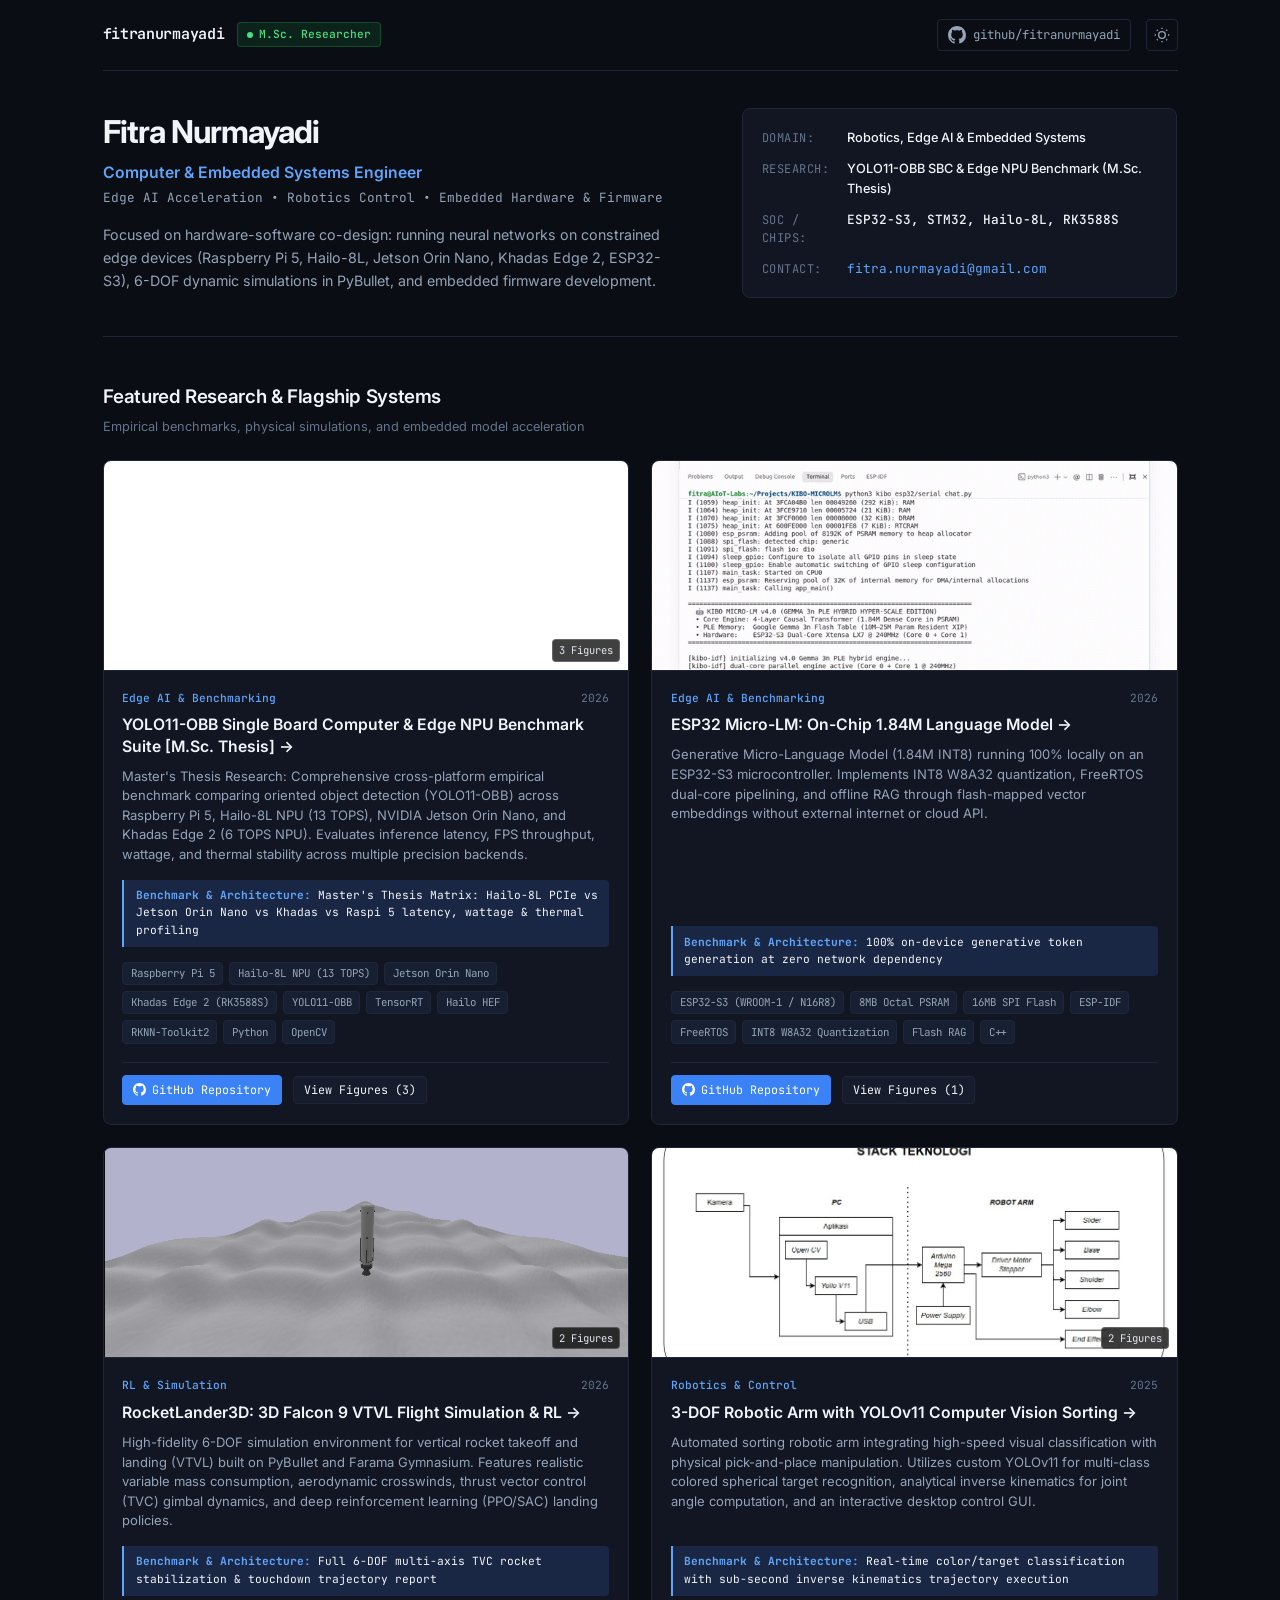
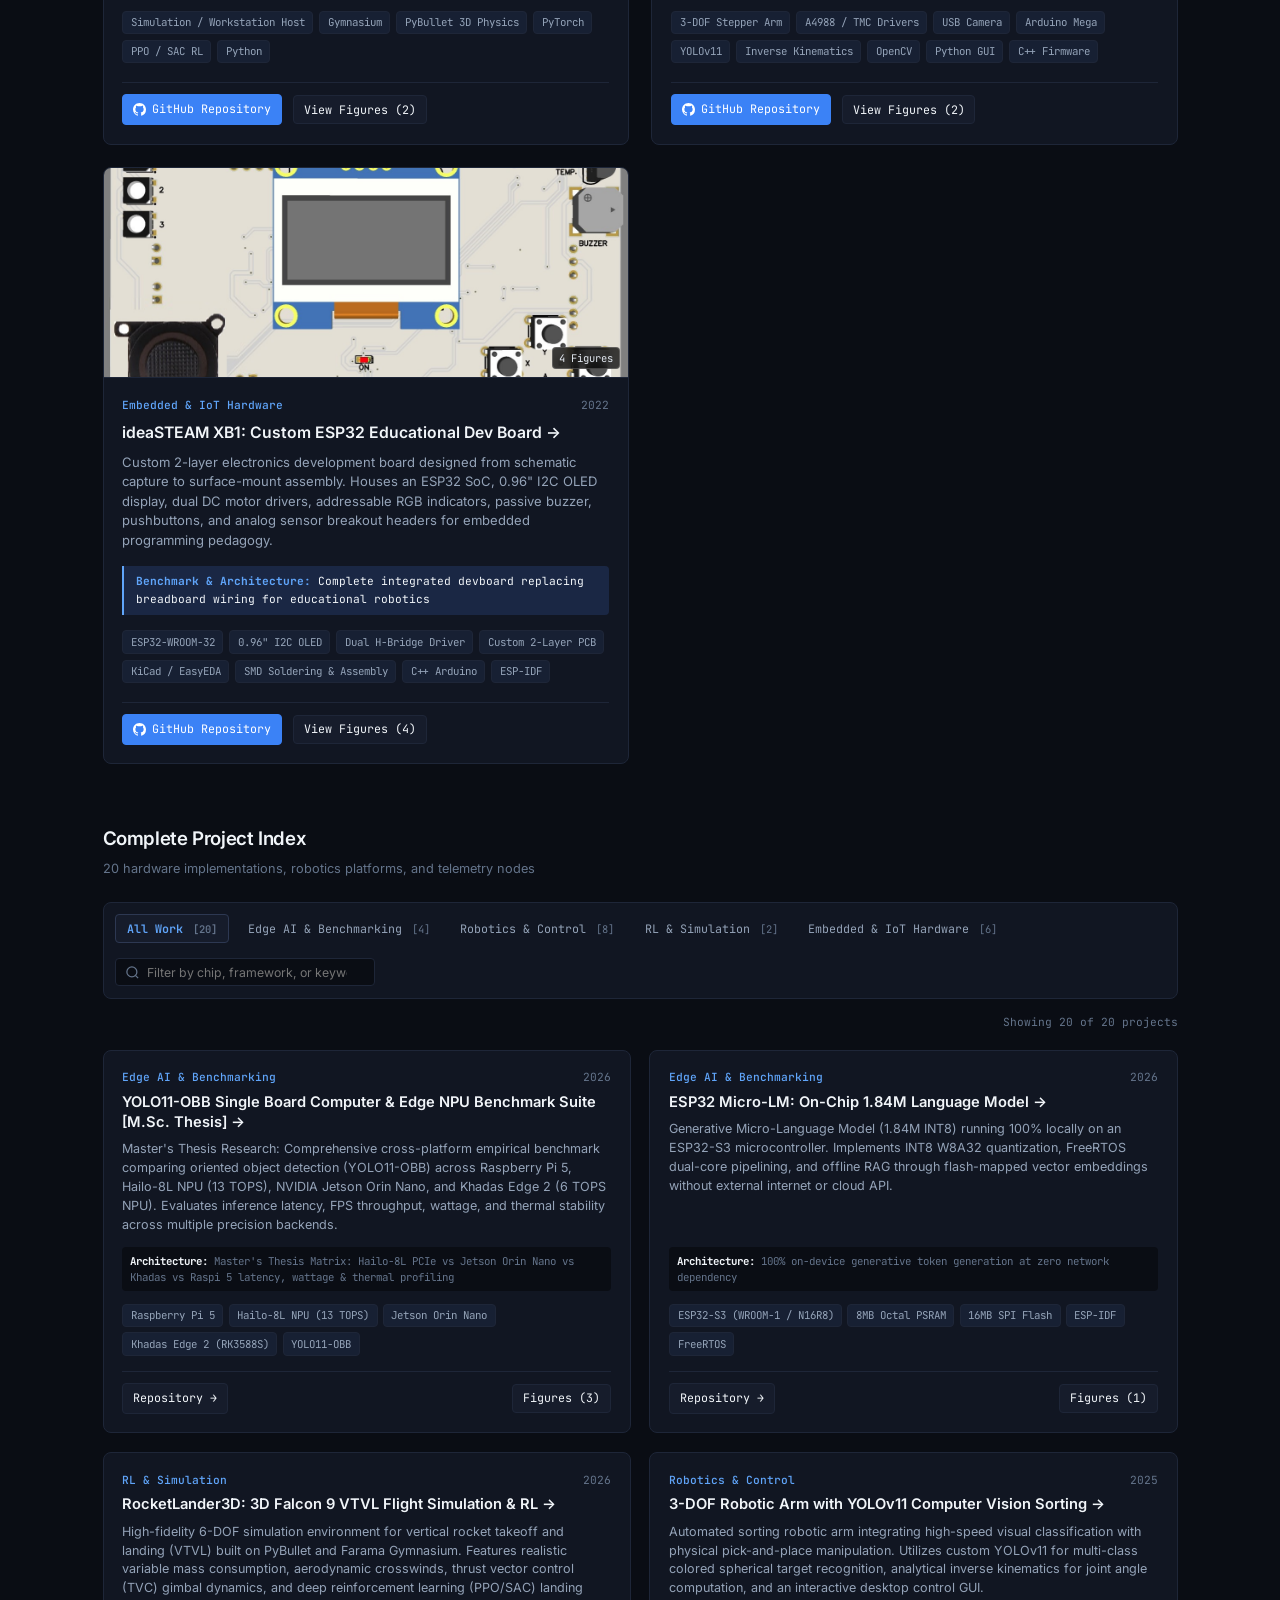
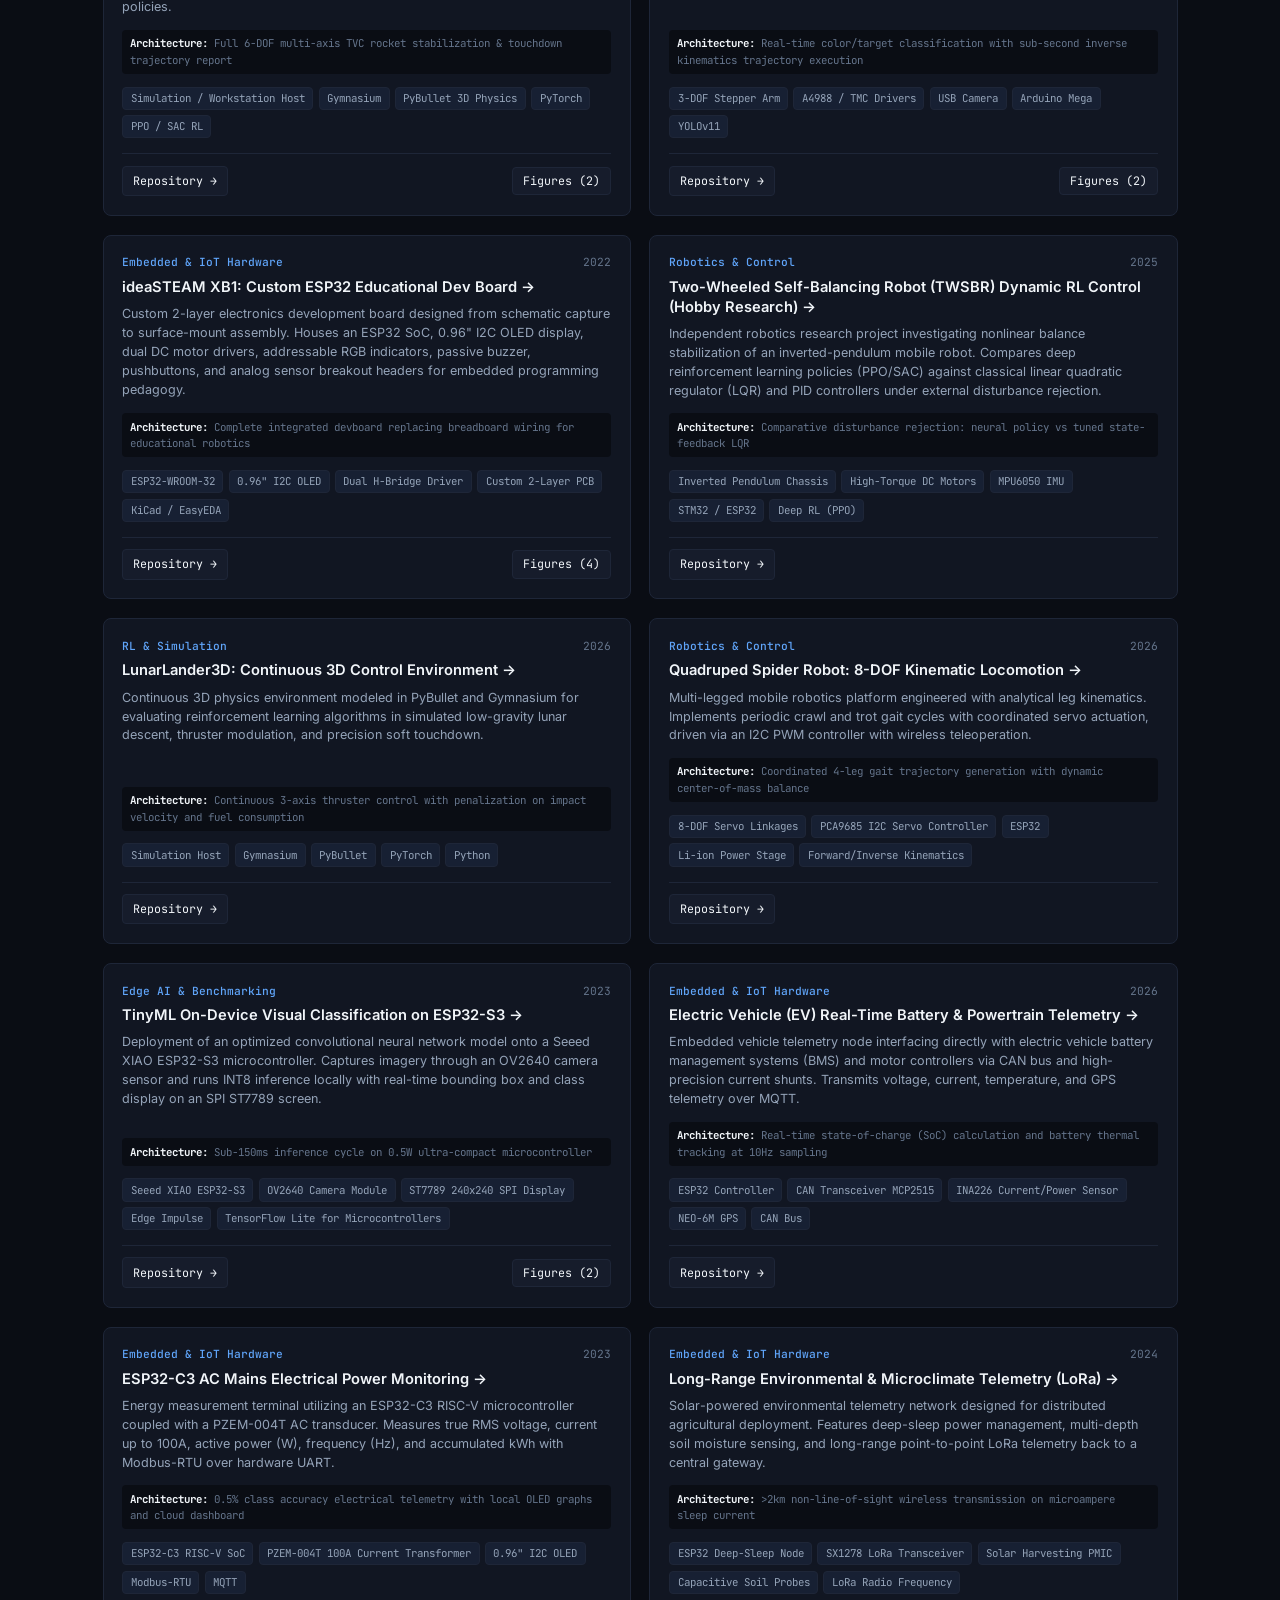
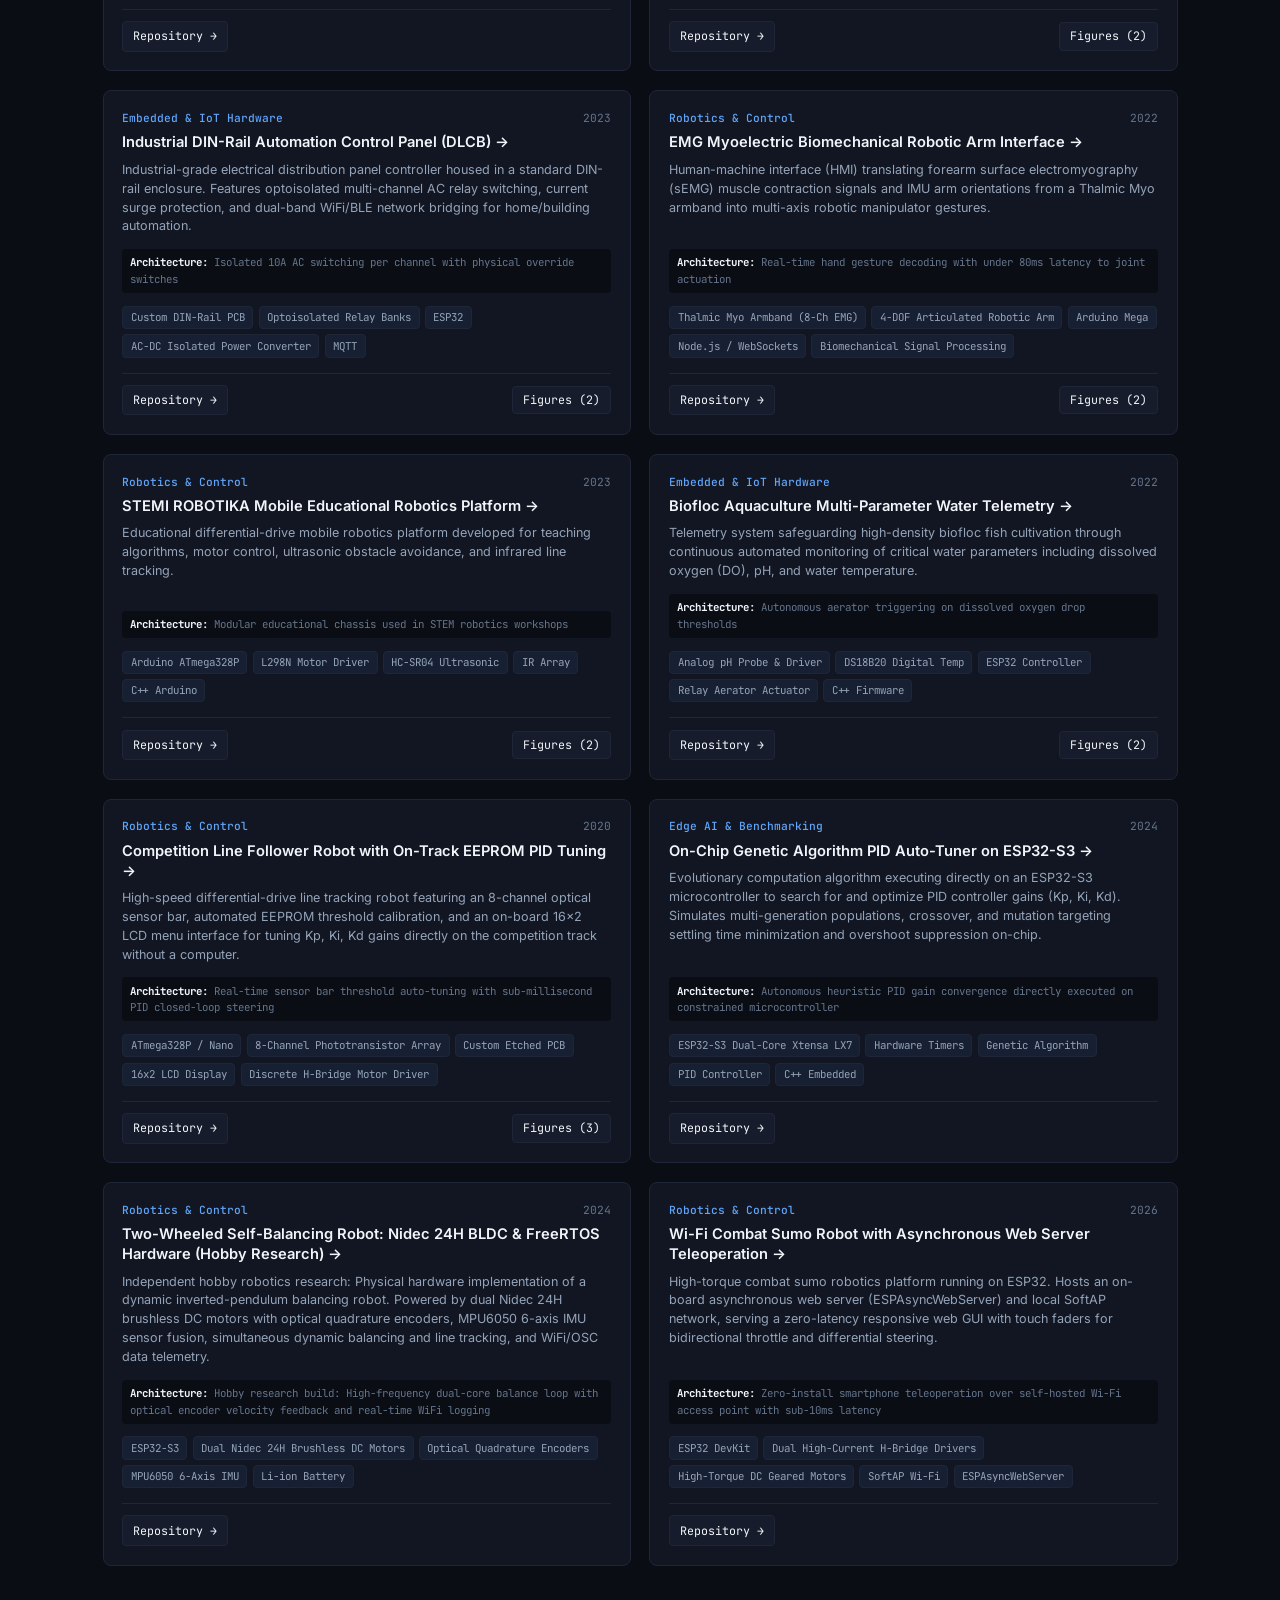
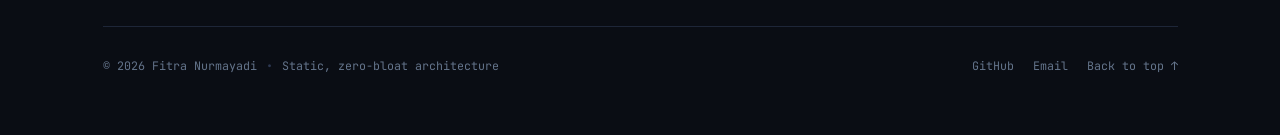
==== index.html @ 975a257c "feat: redesign technical portfolio to minimalist high-signal architecture, integrate 2024-2026 resea" ====
<!DOCTYPE html>
<html lang="en">
<head>
    <meta charset="UTF-8">
    <meta name="viewport" content="width=device-width, initial-scale=1.0">
    <title>Fitra Nurmayadi — Embedded Systems, Edge AI & Robotics</title>
    <meta name="description" content="Technical portfolio of Fitra Nurmayadi. Research and engineering projects in Edge AI acceleration, robotics control, 3D physics simulations, and custom embedded systems.">

    <!-- Fonts: Inter & JetBrains Mono -->
    <link rel="preconnect" href="https://fonts.googleapis.com">
    <link rel="preconnect" href="https://fonts.gstatic.com" crossorigin>
    <link href="https://fonts.googleapis.com/css2?family=Inter:wght@400;500;600;700&family=JetBrains+Mono:wght@400;500;600&display=swap" rel="stylesheet">

    <link rel="stylesheet" href="style.css">
</head>
<body>
    <div class="site-container">
        <!-- Top Navigation / Status Bar -->
        <header class="top-nav">
            <div class="brand">
                <span class="brand-name">fitranurmayadi</span>
                <span class="status-pill"><span class="status-dot"></span> M.Sc. Researcher</span>
            </div>
            <div class="nav-controls">
                <a href="https://github.com/fitranurmayadi" target="_blank" rel="noopener" class="nav-link" title="GitHub Profile">
                    <svg width="18" height="18" viewBox="0 0 24 24" fill="currentColor">
                        <path d="M12 0C5.37 0 0 5.37 0 12c0 5.31 3.435 9.795 8.205 11.385.6.105.825-.255.825-.57 0-.285-.015-1.23-.015-2.235-3.015.555-3.795-.735-4.035-1.41-.135-.345-.72-1.41-1.23-1.695-.42-.225-1.02-.78-.015-.795.945-.015 1.62.87 1.845 1.23 1.08 1.815 2.805 1.305 3.495.99.105-.78.42-1.305.765-1.605-2.67-.3-5.46-1.335-5.46-5.925 0-1.305.465-2.385 1.23-3.225-.12-.3-.54-1.53.12-3.18 0 0 1.005-.315 3.3 1.23.96-.27 1.98-.405 3-.405s2.04.135 3 .405c2.295-1.56 3.3-1.23 3.3-1.23.66 1.65.24 2.88.12 3.18.765.84 1.23 1.905 1.23 3.225 0 4.605-2.805 5.625-5.475 5.925.435.375.81 1.095.81 2.22 0 1.605-.015 2.895-.015 3.3 0 .315.225.69.825.57A12.02 12.02 0 0024 12c0-6.63-5.37-12-12-12z"/>
                    </svg>
                    <span>github/fitranurmayadi</span>
                </a>
                <button id="theme-toggle" class="theme-btn" aria-label="Toggle light/dark theme" title="Toggle theme">
                    <svg class="icon-sun" width="16" height="16" viewBox="0 0 24 24" fill="none" stroke="currentColor" stroke-width="2">
                        <circle cx="12" cy="12" r="5"></circle>
                        <path d="M12 1v2m0 18v2M4.22 4.22l1.42 1.42m12.72 12.72l1.42 1.42M1 12h2m18 0h2M4.22 19.78l1.42-1.42M18.36 5.64l1.42-1.42"></path>
                    </svg>
                    <svg class="icon-moon" width="16" height="16" viewBox="0 0 24 24" fill="none" stroke="currentColor" stroke-width="2">
                        <path d="M21 12.79A9 9 0 1111.21 3 7 7 0 0021 12.79z"></path>
                    </svg>
                </button>
            </div>
        </header>

        <!-- Engineering Profile Header -->
        <section class="profile-header">
            <div class="profile-main">
                <h1 class="engineer-name">Fitra Nurmayadi</h1>
                <p class="engineer-headline">Computer & Embedded Systems Engineer</p>
                <p class="engineer-focus">Edge AI Acceleration &bull; Robotics Control &bull; Embedded Hardware & Firmware</p>
                <div class="engineer-bio">
                    <p>Focused on hardware-software co-design: running neural networks on constrained edge devices (Raspberry Pi 5, Hailo-8L, Jetson Orin Nano, Khadas Edge 2, ESP32-S3), 6-DOF dynamic simulations in PyBullet, and embedded firmware development.</p>
                </div>
            </div>

            <div class="profile-meta-panel">
                <div class="meta-row">
                    <span class="meta-label">Domain:</span>
                    <span class="meta-value">Robotics, Edge AI & Embedded Systems</span>
                </div>
                <div class="meta-row">
                    <span class="meta-label">Research:</span>
                    <span class="meta-value">YOLO11-OBB SBC & Edge NPU Benchmark (M.Sc. Thesis)</span>
                </div>
                <div class="meta-row">
                    <span class="meta-label">SoC / Chips:</span>
                    <span class="meta-value code-font">ESP32-S3, STM32, Hailo-8L, RK3588S</span>
                </div>
                <div class="meta-row">
                    <span class="meta-label">Contact:</span>
                    <a href="mailto:fitra.nurmayadi@gmail.com" class="meta-link">fitra.nurmayadi@gmail.com</a>
                </div>
            </div>
        </section>

        <!-- Flagship Deep Dives (Featured Research Projects) -->
        <section class="section-featured">
            <div class="section-title-wrap">
                <h2 class="section-title">Featured Research & Flagship Systems</h2>
                <span class="section-note">Empirical benchmarks, physical simulations, and embedded model acceleration</span>
            </div>

            <div class="featured-grid" id="featured-grid">
                <!-- Injected dynamically from projects_data.js -->
            </div>
        </section>

        <!-- All Engineering Projects Section -->
        <section class="section-all-work" id="all-work">
            <div class="section-title-wrap">
                <h2 class="section-title">Complete Project Index</h2>
                <span class="section-note">20 hardware implementations, robotics platforms, and telemetry nodes</span>
            </div>

            <!-- Filter Tabs & Search Bar -->
            <div class="filter-controls">
                <div class="category-tabs" id="category-tabs" role="tablist">
                    <!-- Injected dynamically -->
                </div>

                <div class="search-wrap">
                    <svg class="search-icon" width="15" height="15" viewBox="0 0 24 24" fill="none" stroke="currentColor" stroke-width="2">
                        <circle cx="11" cy="11" r="8"></circle>
                        <line x1="21" y1="21" x2="16.65" y2="16.65"></line>
                    </svg>
                    <input type="text" id="search-input" placeholder="Filter by chip, framework, or keyword..." autocomplete="off">
                    <button id="search-clear" class="search-clear" aria-label="Clear search" style="display: none;">&times;</button>
                </div>
            </div>

            <div class="filter-summary">
                <span id="results-count">Showing 20 projects</span>
            </div>

            <!-- Projects Grid -->
            <div class="projects-grid" id="projects-grid">
                <!-- Injected dynamically -->
            </div>
        </section>

        <!-- Footer -->
        <footer class="site-footer">
            <div class="footer-left">
                <span>&copy; 2026 Fitra Nurmayadi</span>
                <span class="footer-sep">&bull;</span>
                <span>Static, zero-bloat architecture</span>
            </div>
            <div class="footer-right">
                <a href="https://github.com/fitranurmayadi" target="_blank" rel="noopener" class="footer-link">GitHub</a>
                <a href="mailto:fitra.nurmayadi@gmail.com" class="footer-link">Email</a>
                <a href="#top" class="footer-link">Back to top &uarr;</a>
            </div>
        </footer>
    </div>

    <!-- Image Lightbox Modal -->
    <div id="lightbox-modal" class="lightbox-modal" aria-hidden="true" role="dialog">
        <div class="lightbox-backdrop" id="lightbox-backdrop"></div>
        <div class="lightbox-container">
            <div class="lightbox-header">
                <div class="lightbox-title-wrap">
                    <h3 id="lightbox-title">Project Documentation</h3>
                    <span id="lightbox-counter" class="lightbox-counter">1 / 1</span>
                </div>
                <button id="lightbox-close" class="lightbox-close-btn" aria-label="Close dialog">&times;</button>
            </div>
            <div class="lightbox-body">
                <button id="lightbox-prev" class="lightbox-nav-btn prev" aria-label="Previous image">&lsaquo;</button>
                <div class="lightbox-image-wrapper">
                    <img id="lightbox-img" src="" alt="Project documentation preview">
                </div>
                <button id="lightbox-next" class="lightbox-nav-btn next" aria-label="Next image">&rsaquo;</button>
            </div>
            <div class="lightbox-footer">
                <p id="lightbox-caption" class="lightbox-caption"></p>
            </div>
        </div>
    </div>

    <!-- Data & Script -->
    <script src="projects_data.js"></script>
    <script src="script.js"></script>
</body>
</html>
---- style.css ----
/* ==========================================================================
   Fitra Nurmayadi — Technical Engineering Portfolio Stylesheet
   Design Philosophy: Minimalist, high-density signal, zero AI slop.
   ========================================================================== */

:root {
    /* Color Palette - Dark Mode (Default) */
    --bg-base: #0a0d14;
    --bg-surface: #111622;
    --bg-surface-elevated: #161c2b;
    --bg-surface-hover: #1b2336;
    --bg-tag: #172033;
    --bg-tag-featured: #1a2744;
    
    --border-subtle: #1e2638;
    --border-strong: #2d3852;
    --border-accent: #3b82f6;

    --text-primary: #f1f5f9;
    --text-secondary: #94a3b8;
    --text-muted: #64748b;
    --text-accent: #60a5fa;
    --text-accent-hover: #93c5fd;

    --badge-green-bg: rgba(34, 197, 94, 0.12);
    --badge-green-text: #4ade80;
    --badge-green-border: rgba(34, 197, 94, 0.25);

    --badge-blue-bg: rgba(59, 130, 246, 0.12);
    --badge-blue-text: #60a5fa;
    --badge-blue-border: rgba(59, 130, 246, 0.25);

    --font-sans: 'Inter', -apple-system, BlinkMacSystemFont, 'Segoe UI', Roboto, Helvetica, Arial, sans-serif;
    --font-mono: 'JetBrains Mono', 'SF Mono', Consolas, Monaco, monospace;

    --radius-sm: 4px;
    --radius-md: 8px;
    --radius-lg: 12px;

    --max-width: 1120px;
    --transition: 0.15s ease-in-out;
}

body.light-mode {
    --bg-base: #f8fafc;
    --bg-surface: #ffffff;
    --bg-surface-elevated: #f1f5f9;
    --bg-surface-hover: #e2e8f0;
    --bg-tag: #f1f5f9;
    --bg-tag-featured: #eff6ff;

    --border-subtle: #e2e8f0;
    --border-strong: #cbd5e1;
    --border-accent: #2563eb;

    --text-primary: #0f172a;
    --text-secondary: #475569;
    --text-muted: #64748b;
    --text-accent: #2563eb;
    --text-accent-hover: #1d4ed8;

    --badge-green-bg: #dcfce7;
    --badge-green-text: #15803d;
    --badge-green-border: #bbf7d0;

    --badge-blue-bg: #dbeafe;
    --badge-blue-text: #1d4ed8;
    --badge-blue-border: #bfdbfe;
}

/* Base Reset */
*, *::before, *::after {
    box-sizing: border-box;
    margin: 0;
    padding: 0;
}

html {
    scroll-behavior: smooth;
    font-size: 15px;
    background-color: var(--bg-base);
}

body {
    background-color: var(--bg-base);
    color: var(--text-primary);
    font-family: var(--font-sans);
    line-height: 1.55;
    -webkit-font-smoothing: antialiased;
    -moz-osx-font-smoothing: grayscale;
    min-height: 100vh;
}

.site-container {
    max-width: var(--max-width);
    margin: 0 auto;
    padding: 0 1.5rem 4rem 1.5rem;
}

/* Utility Classes */
.code-font {
    font-family: var(--font-mono);
}

/* ==========================================================================
   Top Navigation Bar
   ========================================================================== */
.top-nav {
    display: flex;
    justify-content: space-between;
    align-items: center;
    padding: 1.25rem 0;
    border-bottom: 1px solid var(--border-subtle);
    margin-bottom: 2.5rem;
}

.brand {
    display: flex;
    align-items: center;
    gap: 0.85rem;
}

.brand-name {
    font-family: var(--font-mono);
    font-size: 1rem;
    font-weight: 600;
    color: var(--text-primary);
    letter-spacing: -0.02em;
}

.status-pill {
    display: inline-flex;
    align-items: center;
    gap: 0.4rem;
    padding: 0.2rem 0.6rem;
    background: var(--badge-green-bg);
    color: var(--badge-green-text);
    border: 1px solid var(--badge-green-border);
    border-radius: var(--radius-sm);
    font-family: var(--font-mono);
    font-size: 0.75rem;
    font-weight: 500;
}

.status-dot {
    width: 6px;
    height: 6px;
    background-color: var(--badge-green-text);
    border-radius: 50%;
    display: inline-block;
}

.nav-controls {
    display: flex;
    align-items: center;
    gap: 1rem;
}

.nav-link {
    display: inline-flex;
    align-items: center;
    gap: 0.45rem;
    font-family: var(--font-mono);
    font-size: 0.82rem;
    color: var(--text-secondary);
    text-decoration: none;
    padding: 0.35rem 0.65rem;
    border: 1px solid var(--border-subtle);
    border-radius: var(--radius-sm);
    transition: var(--transition);
}

.nav-link:hover {
    color: var(--text-primary);
    border-color: var(--border-strong);
    background-color: var(--bg-surface-elevated);
}

.theme-btn {
    display: inline-flex;
    align-items: center;
    justify-content: center;
    width: 32px;
    height: 32px;
    background: transparent;
    border: 1px solid var(--border-subtle);
    border-radius: var(--radius-sm);
    color: var(--text-secondary);
    cursor: pointer;
    transition: var(--transition);
}

.theme-btn:hover {
    color: var(--text-primary);
    border-color: var(--border-strong);
    background-color: var(--bg-surface-elevated);
}

body.light-mode .icon-sun { display: none; }
body.light-mode .icon-moon { display: block; }
body:not(.light-mode) .icon-sun { display: block; }
body:not(.light-mode) .icon-moon { display: none; }

/* ==========================================================================
   Profile Header
   ========================================================================== */
.profile-header {
    display: grid;
    grid-template-columns: 1.4fr 1fr;
    gap: 2rem;
    padding-bottom: 2.5rem;
    border-bottom: 1px solid var(--border-subtle);
    margin-bottom: 3rem;
}

.engineer-name {
    font-size: 2.1rem;
    font-weight: 700;
    letter-spacing: -0.03em;
    color: var(--text-primary);
    margin-bottom: 0.25rem;
}

.engineer-headline {
    font-size: 1.05rem;
    font-weight: 600;
    color: var(--text-accent);
    margin-bottom: 0.2rem;
}

.engineer-focus {
    font-family: var(--font-mono);
    font-size: 0.85rem;
    color: var(--text-secondary);
    margin-bottom: 1.1rem;
}

.engineer-bio p {
    color: var(--text-secondary);
    font-size: 0.95rem;
    line-height: 1.6;
    max-width: 580px;
}

.profile-meta-panel {
    background-color: var(--bg-surface);
    border: 1px solid var(--border-subtle);
    border-radius: var(--radius-md);
    padding: 1.25rem;
    display: flex;
    flex-direction: column;
    justify-content: center;
    gap: 0.75rem;
}

.meta-row {
    display: grid;
    grid-template-columns: 85px 1fr;
    font-size: 0.85rem;
    align-items: baseline;
}

.meta-label {
    font-family: var(--font-mono);
    color: var(--text-muted);
    font-size: 0.8rem;
    text-transform: uppercase;
    letter-spacing: 0.04em;
}

.meta-value {
    color: var(--text-primary);
    font-weight: 500;
}

.meta-link {
    color: var(--text-accent);
    text-decoration: none;
    font-family: var(--font-mono);
    font-size: 0.85rem;
}

.meta-link:hover {
    text-decoration: underline;
}

/* ==========================================================================
   Section Common Styles
   ========================================================================== */
.section-featured, .section-all-work {
    margin-bottom: 4rem;
}

.section-title-wrap {
    margin-bottom: 1.5rem;
}

.section-title {
    font-size: 1.25rem;
    font-weight: 600;
    letter-spacing: -0.02em;
    color: var(--text-primary);
    margin-bottom: 0.2rem;
}

.section-note {
    font-size: 0.85rem;
    color: var(--text-muted);
}

/* ==========================================================================
   Featured Grid (High-Signal Deep Dives)
   ========================================================================== */
.featured-grid {
    display: grid;
    grid-template-columns: repeat(2, 1fr);
    gap: 1.5rem;
}

.featured-card {
    background-color: var(--bg-surface);
    border: 1px solid var(--border-subtle);
    border-radius: var(--radius-md);
    overflow: hidden;
    display: flex;
    flex-direction: column;
    transition: var(--transition);
}

.featured-card:hover {
    border-color: var(--border-strong);
    background-color: var(--bg-surface-elevated);
}

.featured-media {
    width: 100%;
    height: 210px;
    background-color: #0d121c;
    overflow: hidden;
    position: relative;
    border-bottom: 1px solid var(--border-subtle);
    cursor: pointer;
}

.featured-media img {
    width: 100%;
    height: 100%;
    object-fit: cover;
    object-position: center;
    transition: transform 0.2s ease;
}

.featured-media:hover img {
    transform: scale(1.02);
}

.media-badge {
    position: absolute;
    bottom: 8px;
    right: 8px;
    background: rgba(0, 0, 0, 0.75);
    color: #e2e8f0;
    font-family: var(--font-mono);
    font-size: 0.7rem;
    padding: 2px 6px;
    border-radius: var(--radius-sm);
    border: 1px solid rgba(255, 255, 255, 0.2);
    backdrop-filter: blur(4px);
}

.featured-body {
    padding: 1.25rem;
    display: flex;
    flex-direction: column;
    flex-grow: 1;
}

.card-topline {
    display: flex;
    justify-content: space-between;
    align-items: center;
    margin-bottom: 0.5rem;
    font-family: var(--font-mono);
    font-size: 0.75rem;
}

.category-tag {
    color: var(--text-accent);
    font-weight: 500;
}

.year-tag {
    color: var(--text-muted);
}

.featured-title {
    font-size: 1.05rem;
    font-weight: 600;
    line-height: 1.35;
    margin-bottom: 0.65rem;
}

.featured-title a {
    color: var(--text-primary);
    text-decoration: none;
}

.featured-title a:hover {
    color: var(--text-accent);
}

.featured-summary {
    color: var(--text-secondary);
    font-size: 0.87rem;
    line-height: 1.5;
    margin-bottom: 1rem;
    flex-grow: 1;
}

.metric-box {
    background-color: var(--bg-tag-featured);
    border-left: 2px solid var(--text-accent);
    padding: 0.5rem 0.75rem;
    font-family: var(--font-mono);
    font-size: 0.75rem;
    color: var(--text-primary);
    margin-bottom: 1rem;
    border-radius: 0 var(--radius-sm) var(--radius-sm) 0;
}

.metric-box strong {
    color: var(--text-accent);
}

.hardware-pills {
    display: flex;
    flex-wrap: wrap;
    gap: 0.4rem;
    margin-bottom: 1.25rem;
}

.pill {
    background-color: var(--bg-tag);
    border: 1px solid var(--border-subtle);
    color: var(--text-secondary);
    font-family: var(--font-mono);
    font-size: 0.72rem;
    padding: 0.15rem 0.5rem;
    border-radius: var(--radius-sm);
}

.card-actions {
    display: flex;
    gap: 0.75rem;
    align-items: center;
    padding-top: 0.75rem;
    border-top: 1px solid var(--border-subtle);
}

.btn-action {
    display: inline-flex;
    align-items: center;
    gap: 0.4rem;
    font-family: var(--font-mono);
    font-size: 0.78rem;
    color: var(--text-primary);
    text-decoration: none;
    padding: 0.35rem 0.65rem;
    background: var(--bg-surface-elevated);
    border: 1px solid var(--border-subtle);
    border-radius: var(--radius-sm);
    cursor: pointer;
    transition: var(--transition);
}

.btn-action:hover {
    border-color: var(--border-strong);
    background-color: var(--bg-surface-hover);
    color: var(--text-accent);
}

.btn-action.primary {
    background-color: var(--border-accent);
    color: #ffffff;
    border-color: var(--border-accent);
}

.btn-action.primary:hover {
    background-color: var(--text-accent-hover);
}

/* ==========================================================================
   Filter Controls & Search
   ========================================================================== */
.filter-controls {
    display: flex;
    flex-wrap: wrap;
    justify-content: space-between;
    align-items: center;
    gap: 1rem;
    margin-bottom: 1rem;
    padding: 0.75rem;
    background-color: var(--bg-surface);
    border: 1px solid var(--border-subtle);
    border-radius: var(--radius-md);
}

.category-tabs {
    display: flex;
    flex-wrap: wrap;
    gap: 0.4rem;
}

.tab-btn {
    background: transparent;
    border: 1px solid transparent;
    color: var(--text-secondary);
    font-family: var(--font-mono);
    font-size: 0.78rem;
    padding: 0.35rem 0.75rem;
    border-radius: var(--radius-sm);
    cursor: pointer;
    transition: var(--transition);
}

.tab-btn:hover {
    color: var(--text-primary);
    background-color: var(--bg-surface-elevated);
}

.tab-btn.active {
    background-color: var(--bg-surface-elevated);
    border-color: var(--border-strong);
    color: var(--text-accent);
    font-weight: 600;
}

.tab-btn .tab-count {
    color: var(--text-muted);
    font-size: 0.7rem;
    margin-left: 0.2rem;
}

.search-wrap {
    position: relative;
    display: flex;
    align-items: center;
    min-width: 260px;
}

.search-icon {
    position: absolute;
    left: 0.65rem;
    color: var(--text-muted);
    pointer-events: none;
}

#search-input {
    width: 100%;
    padding: 0.38rem 1.8rem 0.38rem 2.1rem;
    background-color: var(--bg-base);
    border: 1px solid var(--border-subtle);
    border-radius: var(--radius-sm);
    color: var(--text-primary);
    font-family: var(--font-sans);
    font-size: 0.82rem;
    outline: none;
    transition: var(--transition);
}

#search-input:focus {
    border-color: var(--border-accent);
}

.search-clear {
    position: absolute;
    right: 0.5rem;
    background: transparent;
    border: none;
    color: var(--text-muted);
    font-size: 1rem;
    cursor: pointer;
    line-height: 1;
}

.search-clear:hover {
    color: var(--text-primary);
}

.filter-summary {
    display: flex;
    justify-content: flex-end;
    font-family: var(--font-mono);
    font-size: 0.75rem;
    color: var(--text-muted);
    margin-bottom: 1.25rem;
}

/* ==========================================================================
   Complete Project Index Grid
   ========================================================================== */
.projects-grid {
    display: grid;
    grid-template-columns: repeat(2, 1fr);
    gap: 1.25rem;
}

.project-card {
    background-color: var(--bg-surface);
    border: 1px solid var(--border-subtle);
    border-radius: var(--radius-md);
    padding: 1.25rem;
    display: flex;
    flex-direction: column;
    transition: var(--transition);
}

.project-card:hover {
    border-color: var(--border-strong);
    background-color: var(--bg-surface-elevated);
}

.project-header {
    display: flex;
    justify-content: space-between;
    align-items: baseline;
    font-family: var(--font-mono);
    font-size: 0.75rem;
    margin-bottom: 0.4rem;
}

.project-cat {
    color: var(--text-accent);
    font-weight: 500;
}

.project-year {
    color: var(--text-muted);
}

.project-title {
    font-size: 0.98rem;
    font-weight: 600;
    line-height: 1.35;
    margin-bottom: 0.5rem;
}

.project-title a {
    color: var(--text-primary);
    text-decoration: none;
}

.project-title a:hover {
    color: var(--text-accent);
}

.project-desc {
    color: var(--text-secondary);
    font-size: 0.84rem;
    line-height: 1.5;
    margin-bottom: 0.85rem;
    flex-grow: 1;
}

.project-metric {
    font-family: var(--font-mono);
    font-size: 0.72rem;
    color: var(--text-muted);
    padding: 0.35rem 0.5rem;
    background-color: var(--bg-base);
    border-radius: var(--radius-sm);
    margin-bottom: 0.85rem;
}

.project-metric strong {
    color: var(--text-primary);
}

.project-tags {
    display: flex;
    flex-wrap: wrap;
    gap: 0.35rem;
    margin-bottom: 1rem;
}

.project-footer {
    display: flex;
    justify-content: space-between;
    align-items: center;
    padding-top: 0.75rem;
    border-top: 1px solid var(--border-subtle);
}

.empty-state {
    grid-column: 1 / -1;
    text-align: center;
    padding: 3rem 1rem;
    color: var(--text-muted);
    font-family: var(--font-mono);
    font-size: 0.9rem;
    background-color: var(--bg-surface);
    border: 1px dashed var(--border-strong);
    border-radius: var(--radius-md);
}

/* ==========================================================================
   Lightbox Dialog
   ========================================================================== */
.lightbox-modal {
    position: fixed;
    top: 0;
    left: 0;
    width: 100vw;
    height: 100vh;
    display: flex;
    align-items: center;
    justify-content: center;
    z-index: 9999;
    opacity: 0;
    pointer-events: none;
    transition: opacity 0.15s ease;
}

.lightbox-modal.open {
    opacity: 1;
    pointer-events: auto;
}

.lightbox-backdrop {
    position: absolute;
    top: 0;
    left: 0;
    width: 100%;
    height: 100%;
    background-color: rgba(5, 8, 14, 0.85);
    backdrop-filter: blur(6px);
}

.lightbox-container {
    position: relative;
    max-width: 900px;
    width: 92%;
    max-height: 90vh;
    background-color: var(--bg-surface);
    border: 1px solid var(--border-strong);
    border-radius: var(--radius-lg);
    display: flex;
    flex-direction: column;
    overflow: hidden;
    box-shadow: 0 20px 50px rgba(0, 0, 0, 0.5);
}

.lightbox-header {
    display: flex;
    justify-content: space-between;
    align-items: center;
    padding: 1rem 1.25rem;
    border-bottom: 1px solid var(--border-subtle);
}

.lightbox-title-wrap {
    display: flex;
    align-items: center;
    gap: 0.75rem;
}

.lightbox-title-wrap h3 {
    font-size: 1rem;
    font-weight: 600;
    color: var(--text-primary);
}

.lightbox-counter {
    font-family: var(--font-mono);
    font-size: 0.75rem;
    color: var(--text-muted);
    background-color: var(--bg-base);
    padding: 0.15rem 0.5rem;
    border-radius: var(--radius-sm);
}

.lightbox-close-btn {
    background: transparent;
    border: none;
    color: var(--text-muted);
    font-size: 1.5rem;
    cursor: pointer;
    line-height: 1;
    padding: 0.2rem 0.5rem;
}

.lightbox-close-btn:hover {
    color: var(--text-primary);
}

.lightbox-body {
    position: relative;
    display: flex;
    align-items: center;
    justify-content: center;
    padding: 1rem;
    background-color: #070a10;
    min-height: 380px;
    max-height: 65vh;
}

.lightbox-image-wrapper {
    max-width: 100%;
    max-height: 60vh;
    display: flex;
    align-items: center;
    justify-content: center;
}

.lightbox-image-wrapper img {
    max-width: 100%;
    max-height: 60vh;
    object-fit: contain;
    border-radius: var(--radius-sm);
}

.lightbox-nav-btn {
    position: absolute;
    top: 50%;
    transform: translateY(-50%);
    background: rgba(17, 22, 34, 0.75);
    border: 1px solid var(--border-strong);
    color: var(--text-primary);
    font-size: 2rem;
    width: 40px;
    height: 48px;
    display: flex;
    align-items: center;
    justify-content: center;
    cursor: pointer;
    border-radius: var(--radius-sm);
    transition: var(--transition);
    user-select: none;
    z-index: 10;
}

.lightbox-nav-btn:hover {
    background-color: var(--bg-surface-hover);
    color: var(--text-accent);
}

.lightbox-nav-btn.prev { left: 1rem; }
.lightbox-nav-btn.next { right: 1rem; }

.lightbox-footer {
    padding: 0.75rem 1.25rem;
    border-top: 1px solid var(--border-subtle);
    font-family: var(--font-mono);
    font-size: 0.78rem;
    color: var(--text-secondary);
}

/* ==========================================================================
   Site Footer
   ========================================================================== */
.site-footer {
    display: flex;
    justify-content: space-between;
    align-items: center;
    padding-top: 2rem;
    border-top: 1px solid var(--border-subtle);
    font-family: var(--font-mono);
    font-size: 0.78rem;
    color: var(--text-muted);
}

.footer-left {
    display: flex;
    align-items: center;
    gap: 0.6rem;
}

.footer-sep {
    color: var(--border-strong);
}

.footer-right {
    display: flex;
    gap: 1.25rem;
}

.footer-link {
    color: var(--text-muted);
    text-decoration: none;
    transition: var(--transition);
}

.footer-link:hover {
    color: var(--text-primary);
}

/* ==========================================================================
   Responsive Adjustments
   ========================================================================== */
@media (max-width: 900px) {
    .profile-header {
        grid-template-columns: 1fr;
        gap: 1.5rem;
    }
    
    .featured-grid {
        grid-template-columns: 1fr;
    }

    .projects-grid {
        grid-template-columns: 1fr;
    }

    .filter-controls {
        flex-direction: column;
        align-items: stretch;
    }

    .search-wrap {
        width: 100%;
    }
}

@media (max-width: 600px) {
    .site-container {
        padding: 0 1rem 3rem 1rem;
    }

    .engineer-name {
        font-size: 1.7rem;
    }

    .top-nav {
        flex-direction: column;
        align-items: flex-start;
        gap: 0.75rem;
    }

    .nav-controls {
        width: 100%;
        justify-content: space-between;
    }

    .site-footer {
        flex-direction: column;
        gap: 1rem;
        align-items: flex-start;
    }
}
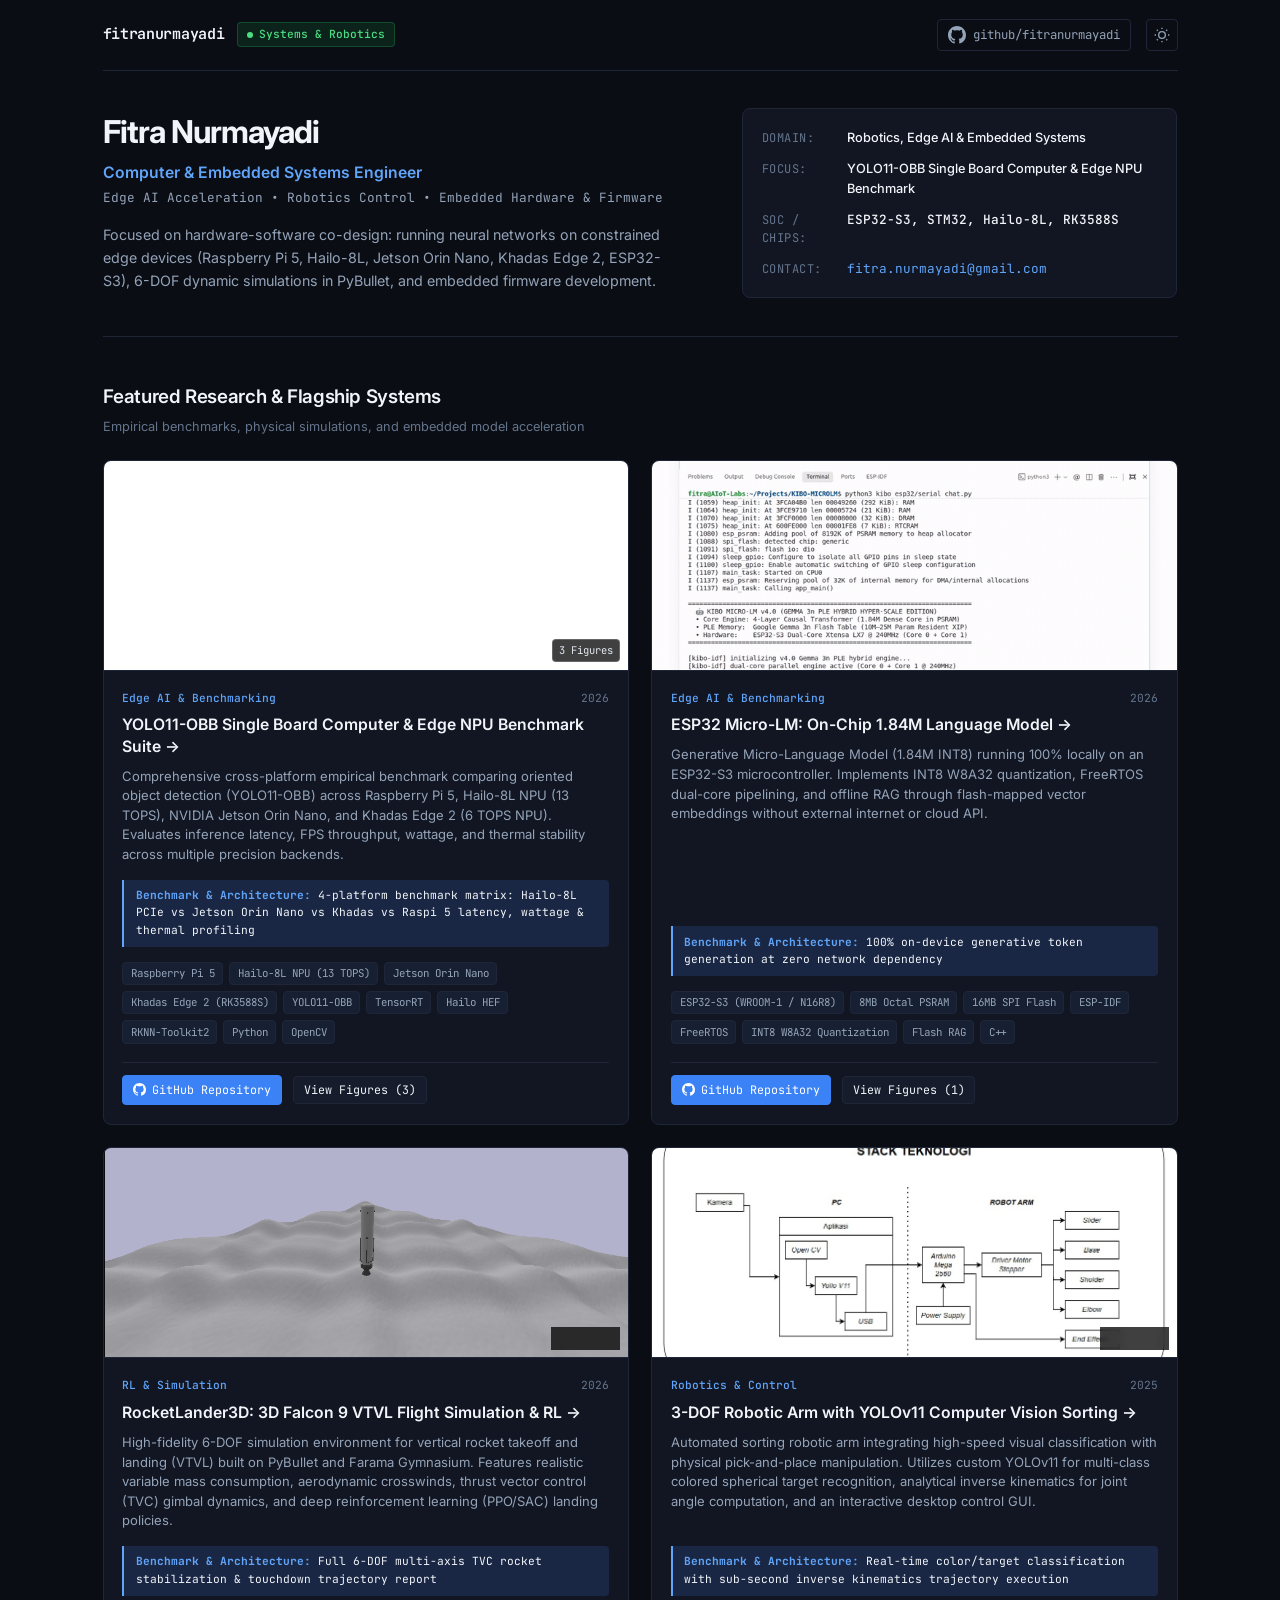
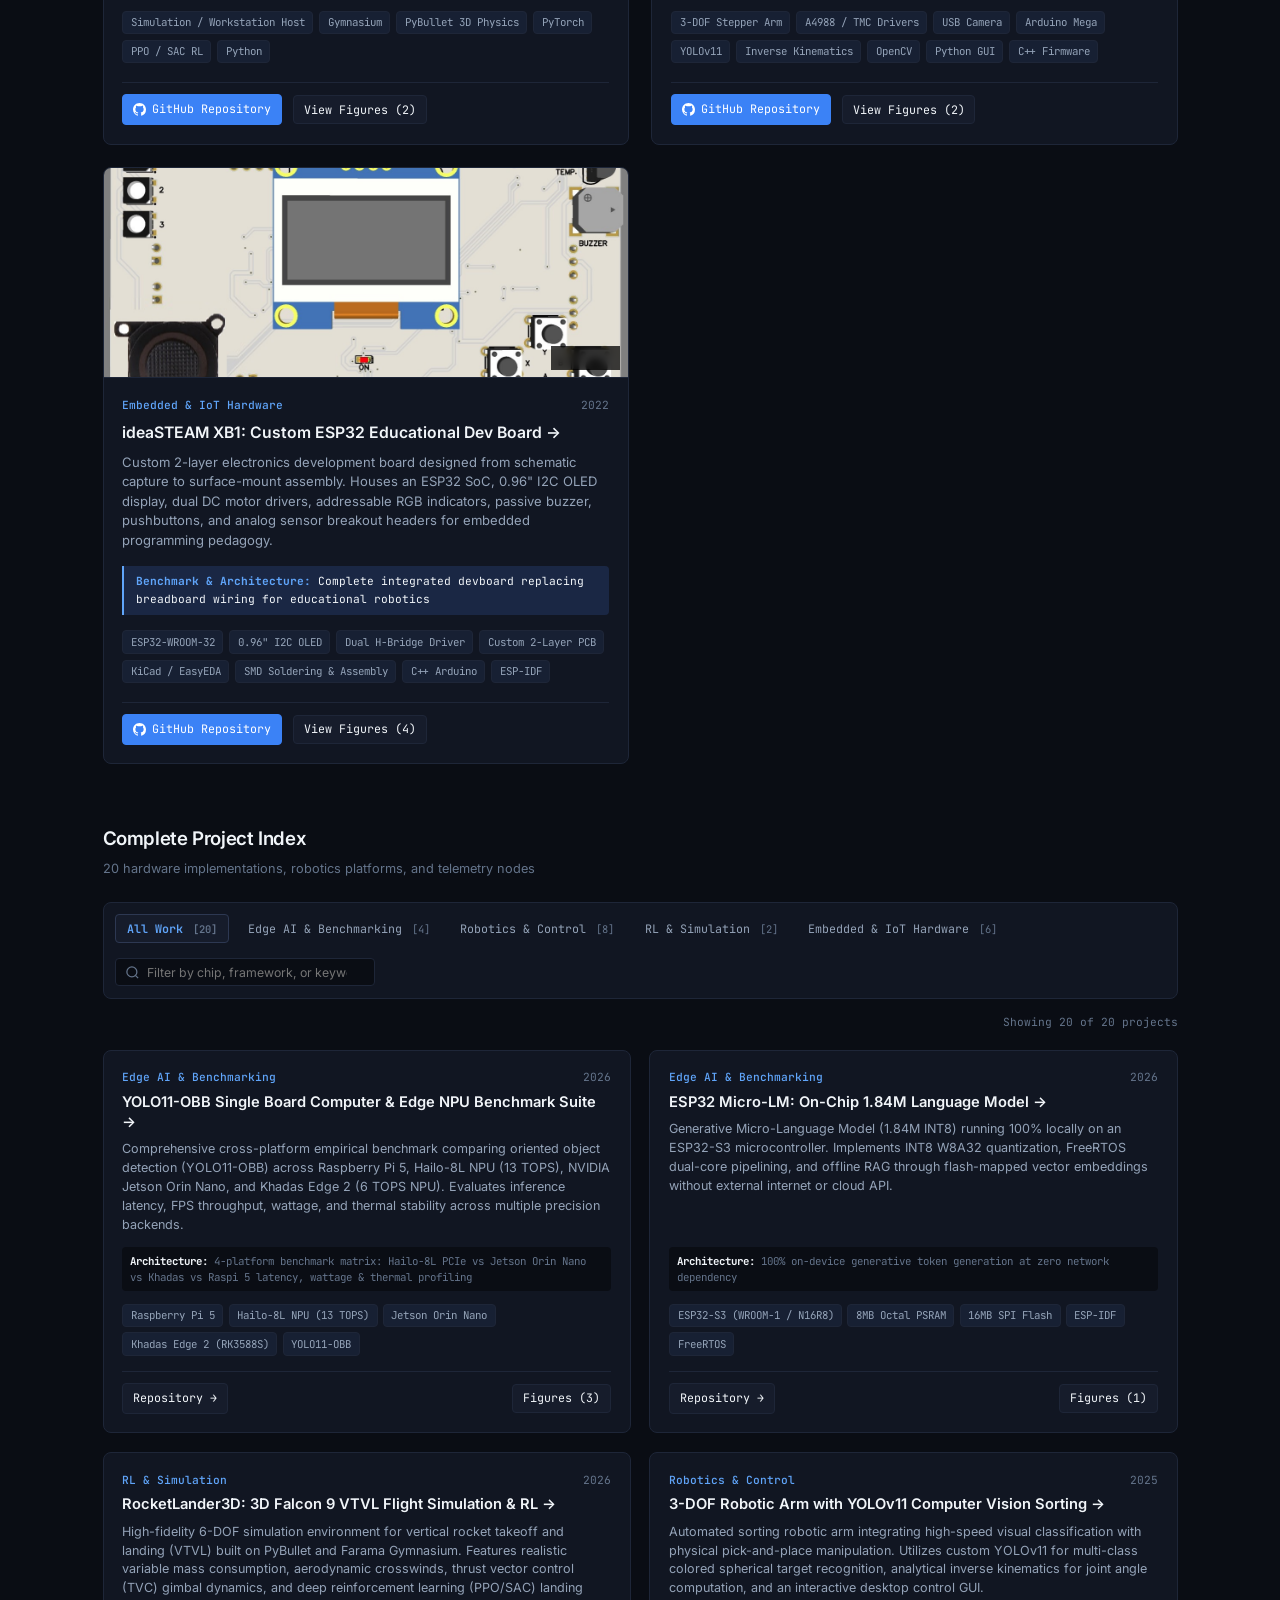
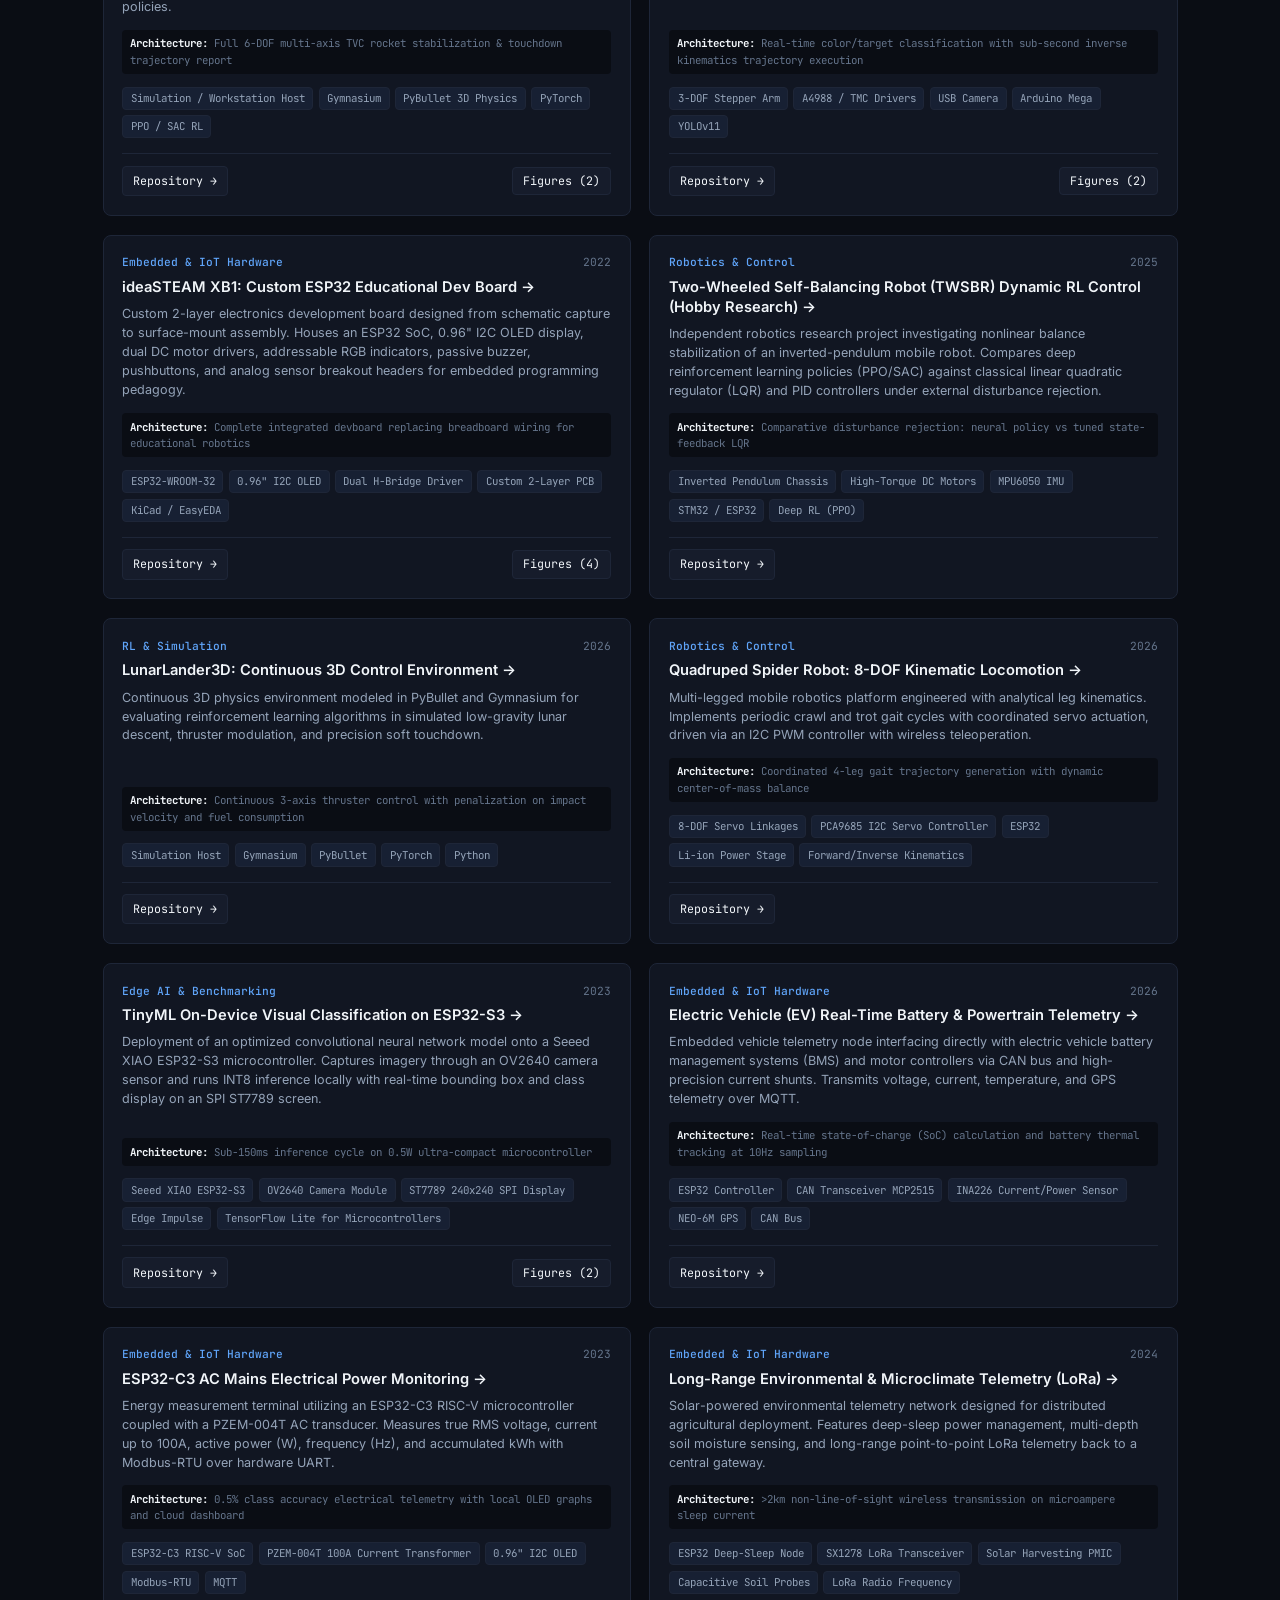
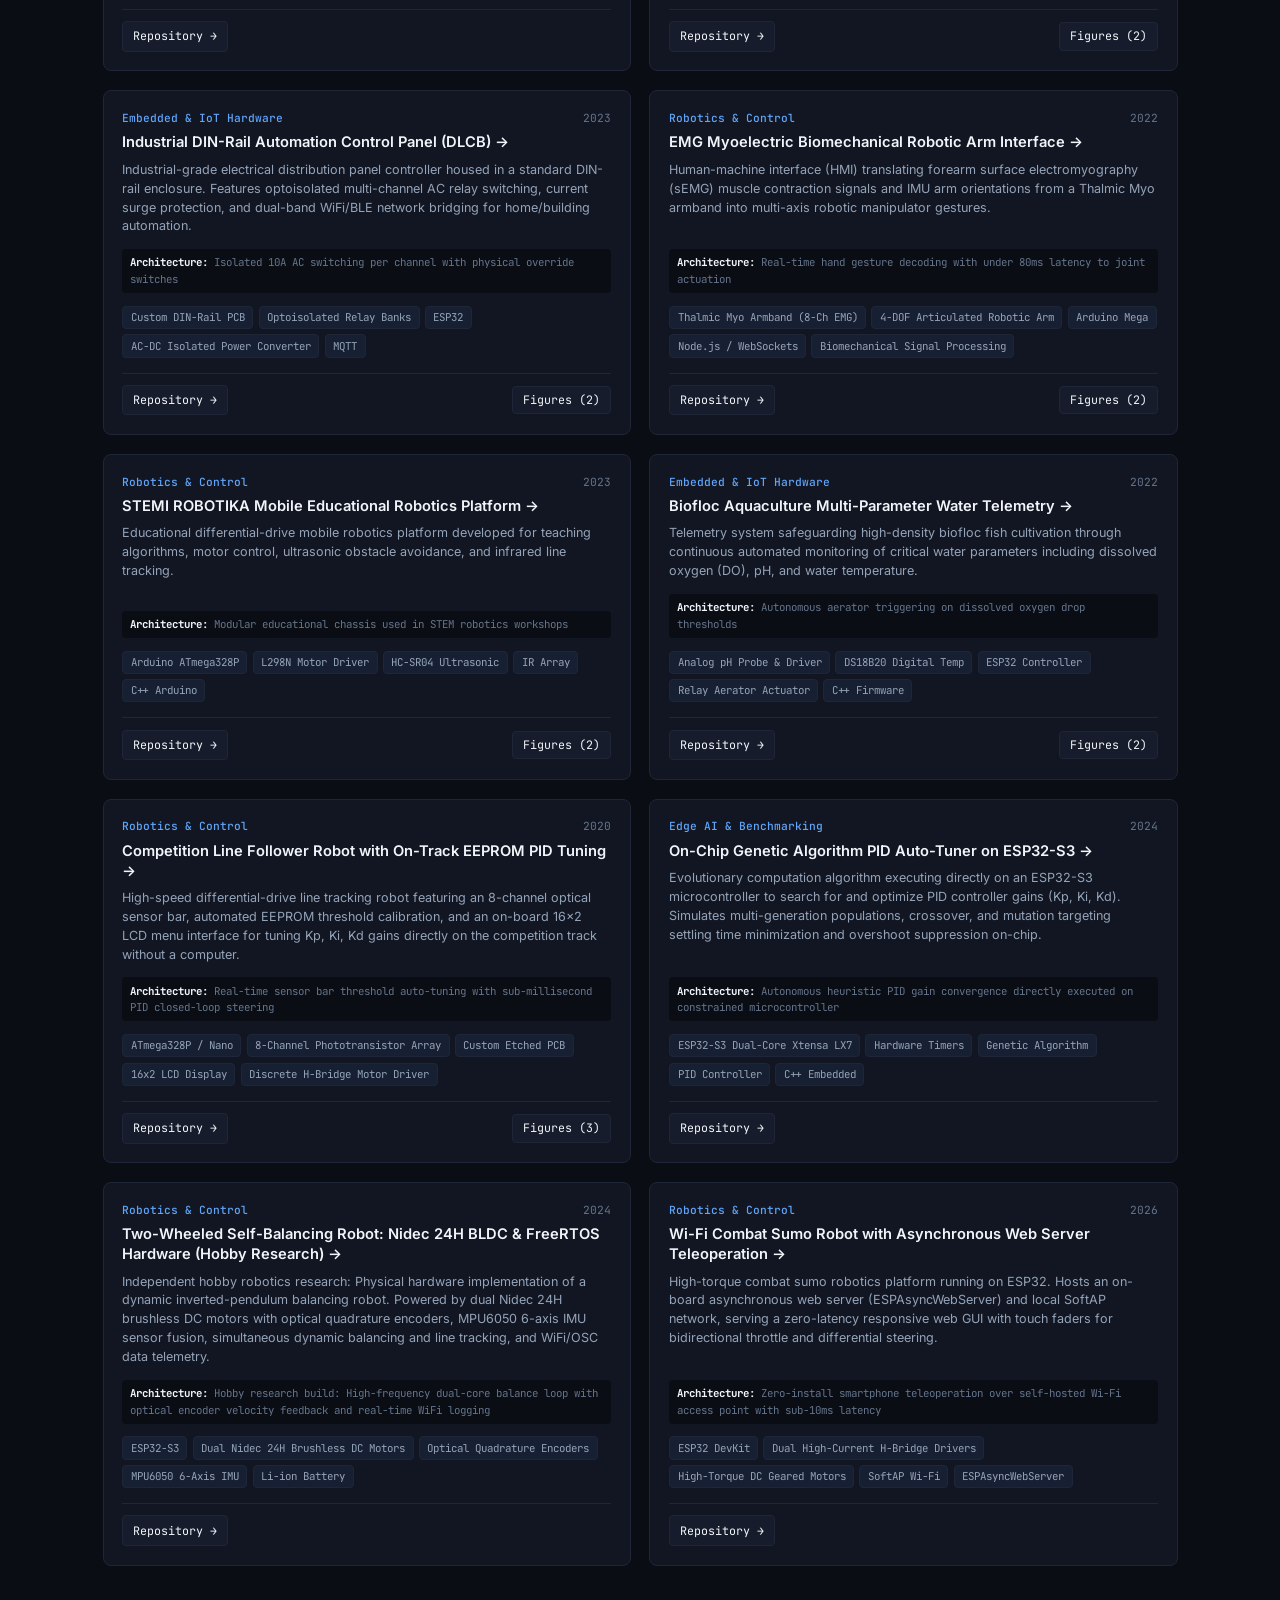
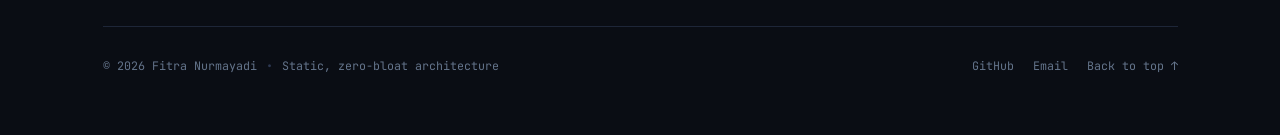
==== commit 990205fd: "refactor: remove academic degree/researcher status in favor of professional engineer title" ====
--- a/index.html
+++ b/index.html
@@ -19,7 +19,7 @@
         <header class="top-nav">
             <div class="brand">
                 <span class="brand-name">fitranurmayadi</span>
-                <span class="status-pill"><span class="status-dot"></span> M.Sc. Researcher</span>
+                <span class="status-pill"><span class="status-dot"></span> Systems & Robotics</span>
             </div>
             <div class="nav-controls">
                 <a href="https://github.com/fitranurmayadi" target="_blank" rel="noopener" class="nav-link" title="GitHub Profile">
@@ -57,8 +57,8 @@
                     <span class="meta-value">Robotics, Edge AI & Embedded Systems</span>
                 </div>
                 <div class="meta-row">
-                    <span class="meta-label">Research:</span>
-                    <span class="meta-value">YOLO11-OBB SBC & Edge NPU Benchmark (M.Sc. Thesis)</span>
+                    <span class="meta-label">Focus:</span>
+                    <span class="meta-value">YOLO11-OBB Single Board Computer & Edge NPU Benchmark</span>
                 </div>
                 <div class="meta-row">
                     <span class="meta-label">SoC / Chips:</span>
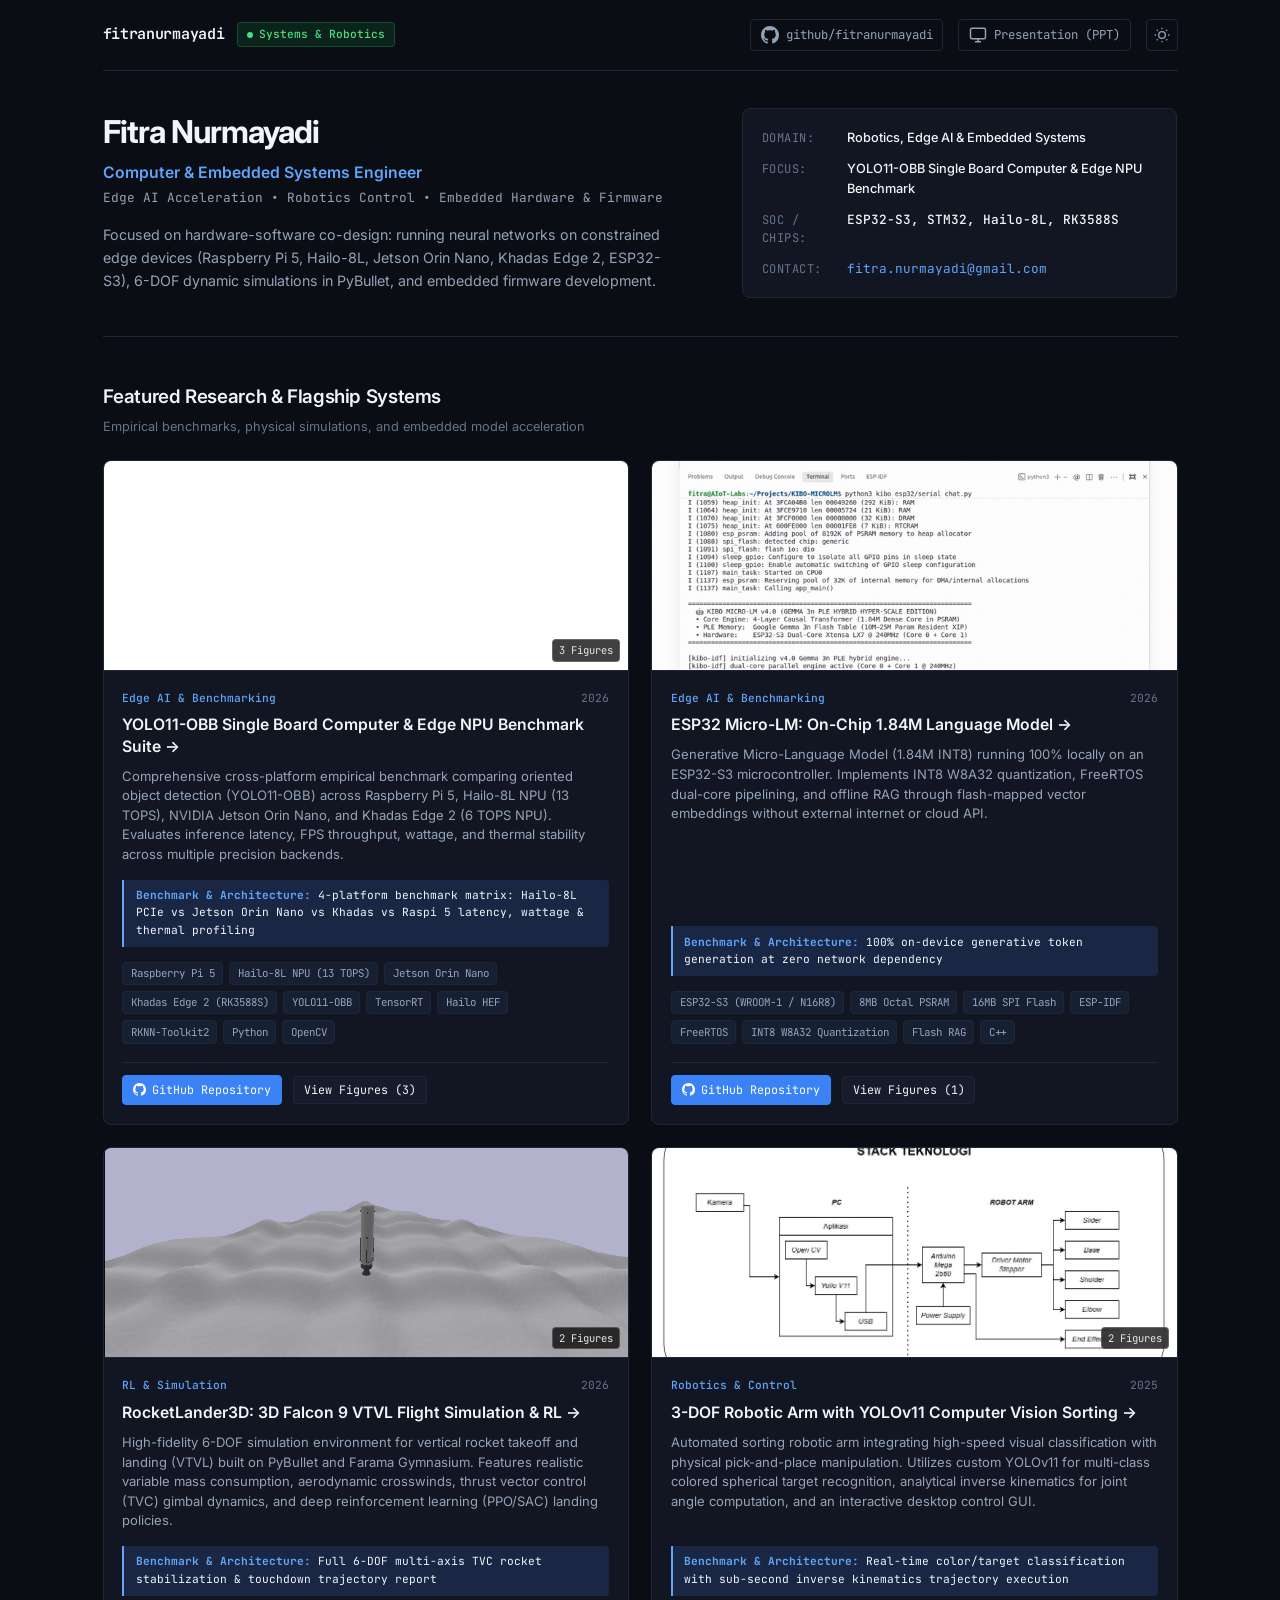
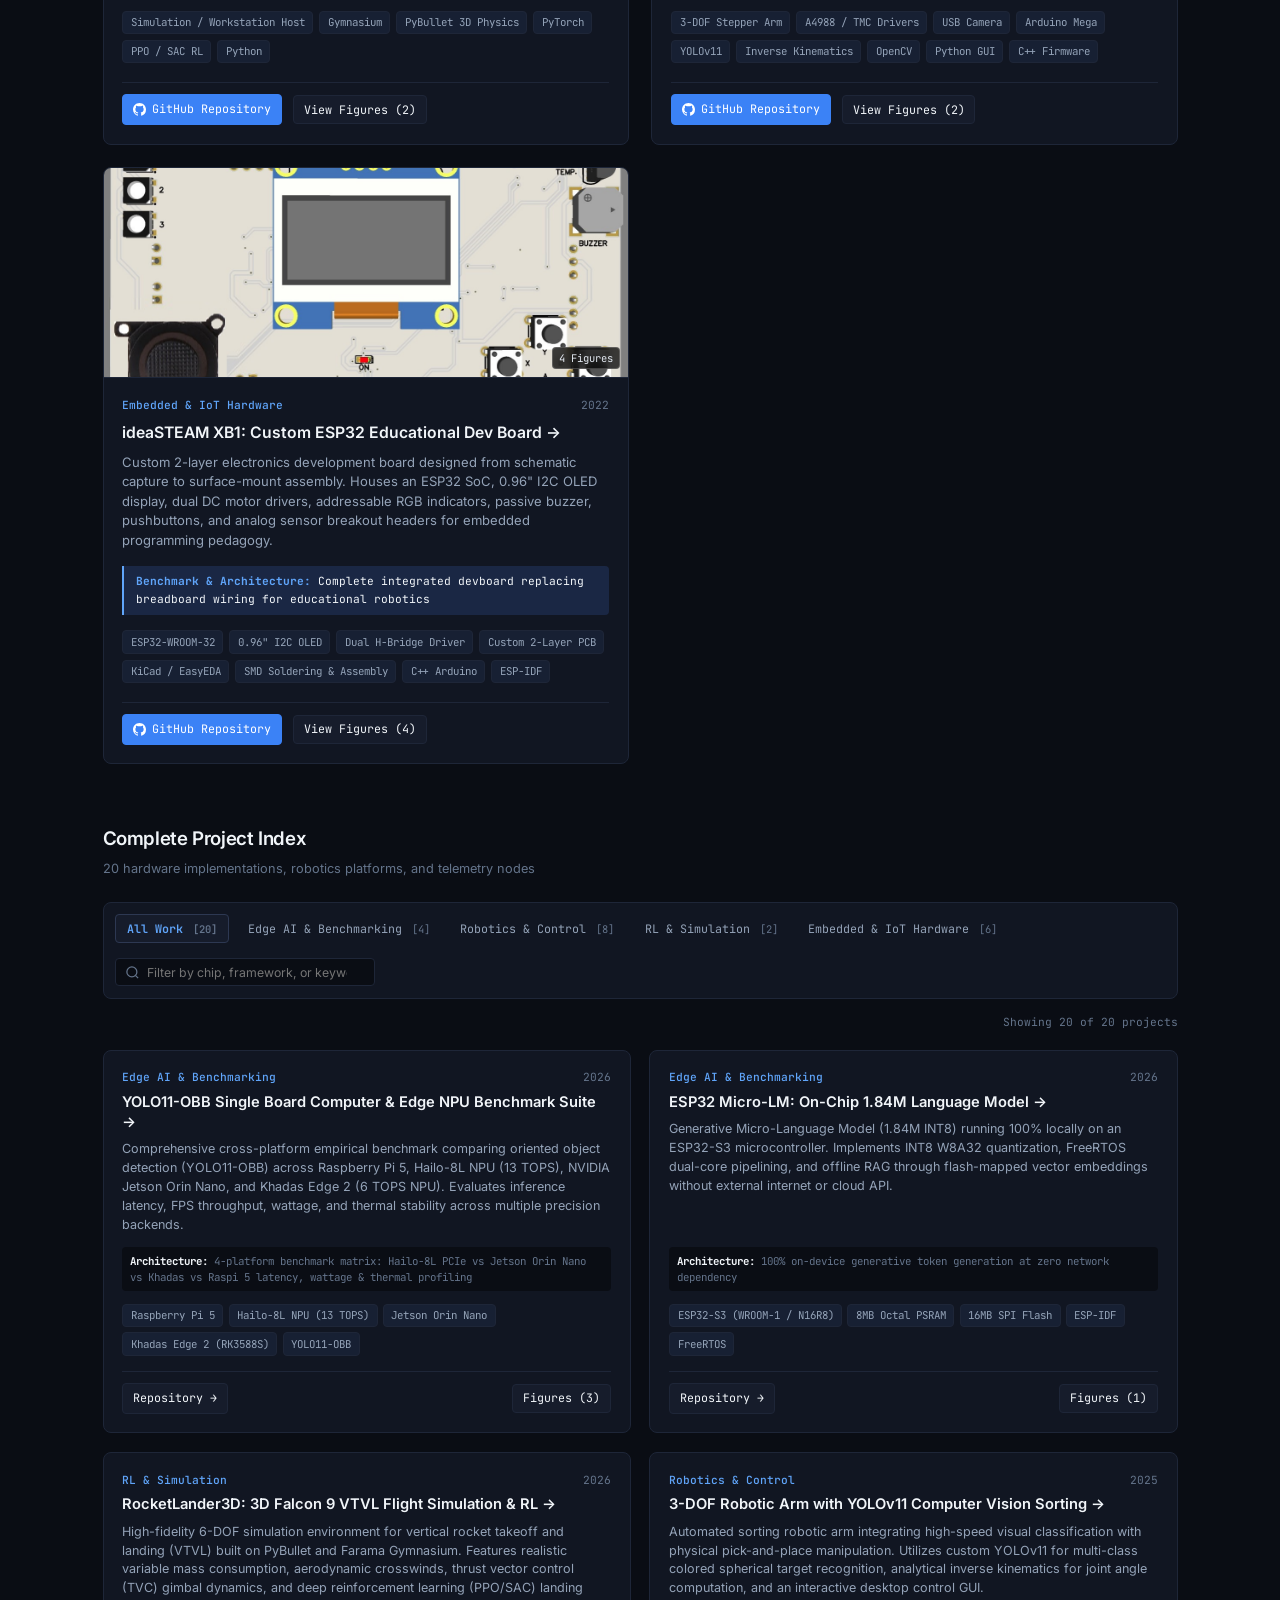
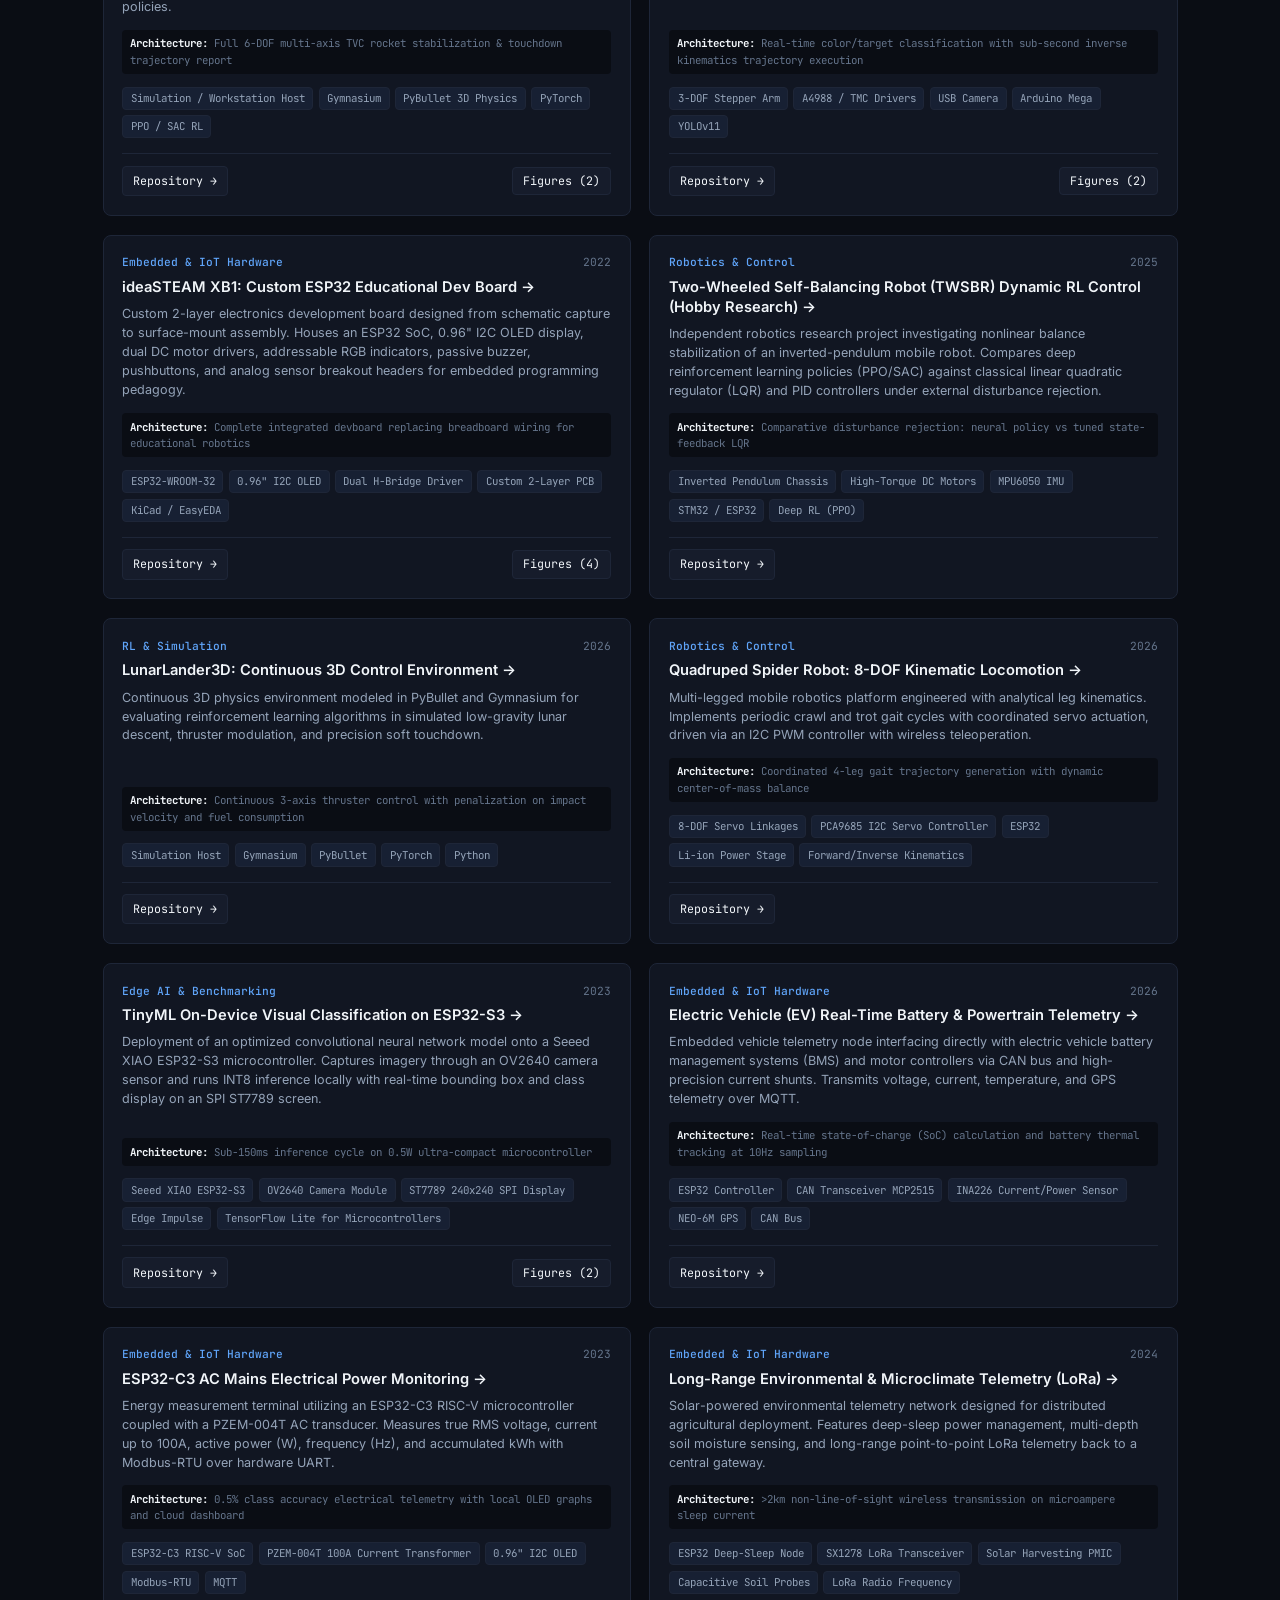
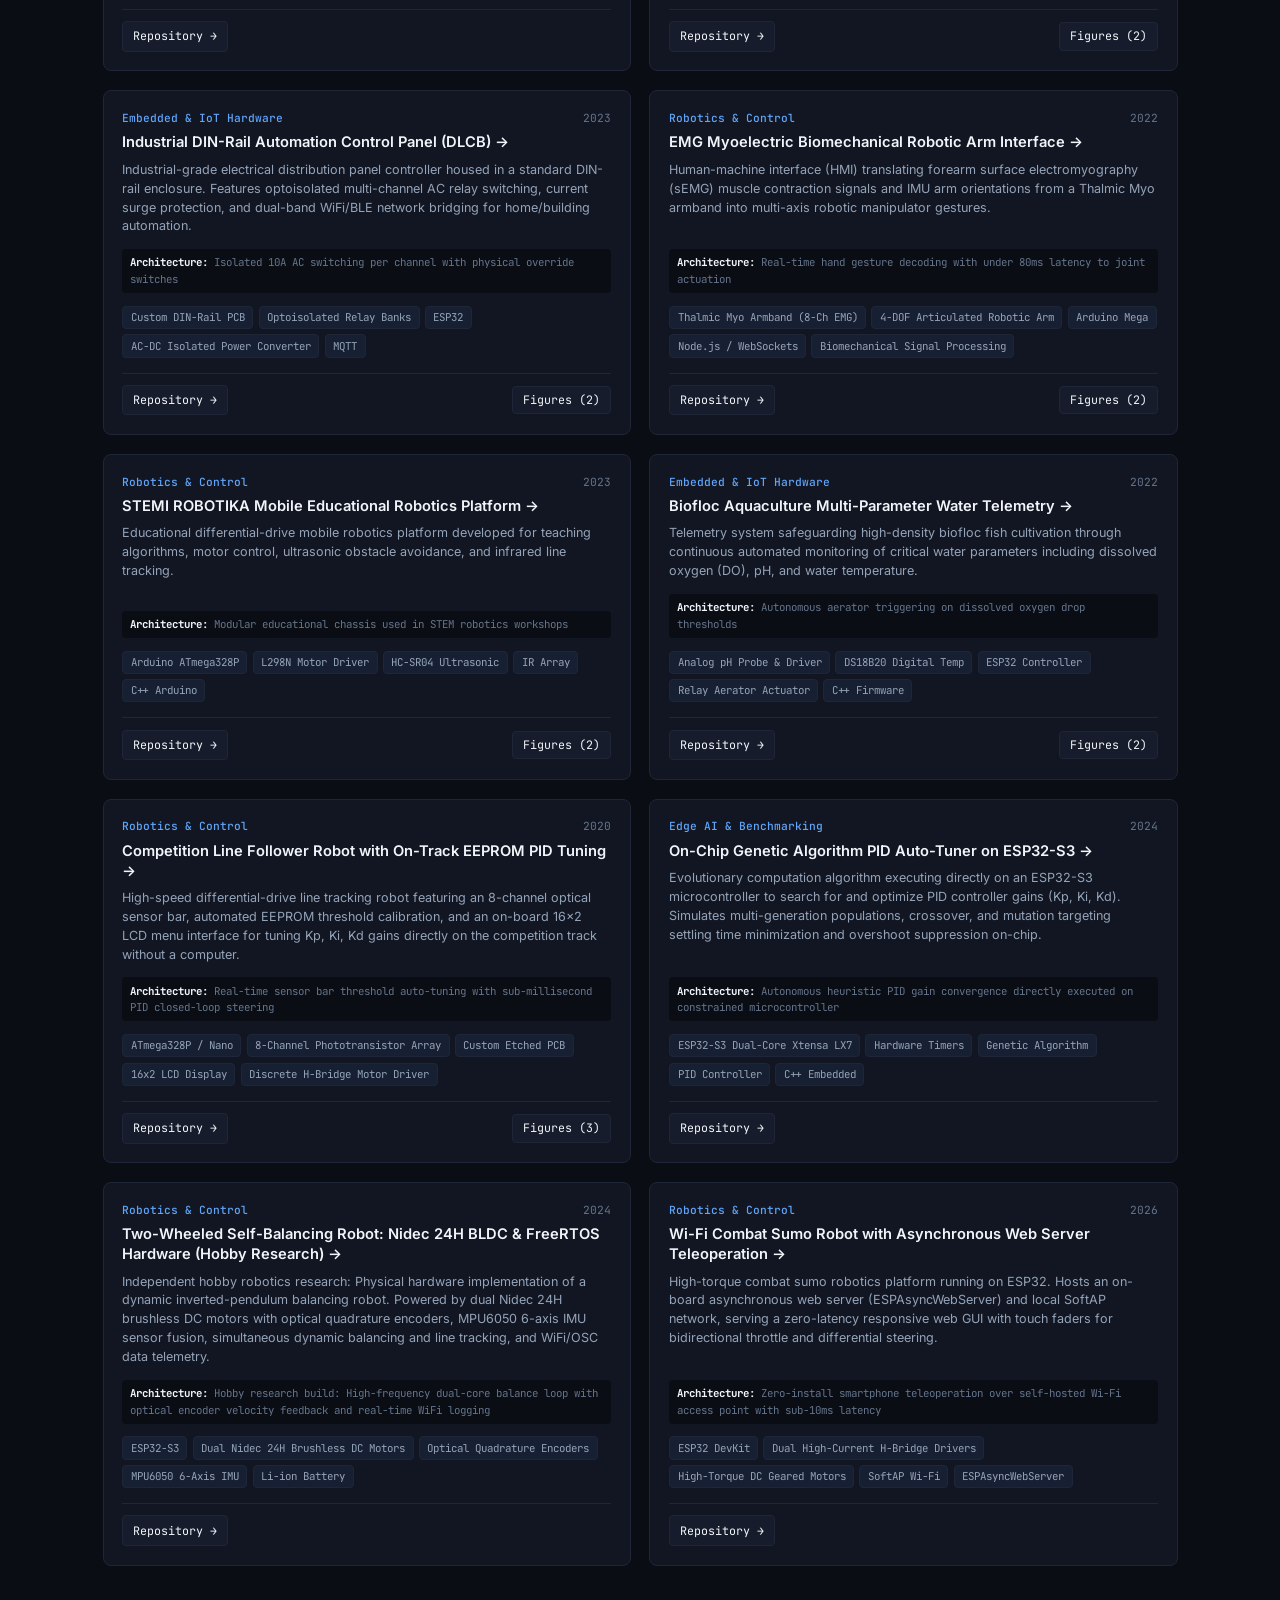
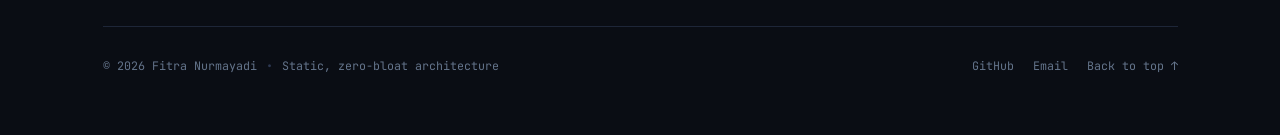
==== commit cb60c39e: "feat: add 16:9 technical presentation deck (PPTX and interactive web slides)" ====
--- a/index.html
+++ b/index.html
@@ -27,6 +27,14 @@
                         <path d="M12 0C5.37 0 0 5.37 0 12c0 5.31 3.435 9.795 8.205 11.385.6.105.825-.255.825-.57 0-.285-.015-1.23-.015-2.235-3.015.555-3.795-.735-4.035-1.41-.135-.345-.72-1.41-1.23-1.695-.42-.225-1.02-.78-.015-.795.945-.015 1.62.87 1.845 1.23 1.08 1.815 2.805 1.305 3.495.99.105-.78.42-1.305.765-1.605-2.67-.3-5.46-1.335-5.46-5.925 0-1.305.465-2.385 1.23-3.225-.12-.3-.54-1.53.12-3.18 0 0 1.005-.315 3.3 1.23.96-.27 1.98-.405 3-.405s2.04.135 3 .405c2.295-1.56 3.3-1.23 3.3-1.23.66 1.65.24 2.88.12 3.18.765.84 1.23 1.905 1.23 3.225 0 4.605-2.805 5.625-5.475 5.925.435.375.81 1.095.81 2.22 0 1.605-.015 2.895-.015 3.3 0 .315.225.69.825.57A12.02 12.02 0 0024 12c0-6.63-5.37-12-12-12z"/>
                     </svg>
                     <span>github/fitranurmayadi</span>
+                </a>
+                <a href="presentation.html" class="nav-link" title="Technical Presentation Slides">
+                    <svg width="18" height="18" viewBox="0 0 24 24" fill="none" stroke="currentColor" stroke-width="2">
+                        <rect x="2" y="3" width="20" height="14" rx="2" ry="2"></rect>
+                        <line x1="8" y1="21" x2="16" y2="21"></line>
+                        <line x1="12" y1="17" x2="12" y2="21"></line>
+                    </svg>
+                    <span>Presentation (PPT)</span>
                 </a>
                 <button id="theme-toggle" class="theme-btn" aria-label="Toggle light/dark theme" title="Toggle theme">
                     <svg class="icon-sun" width="16" height="16" viewBox="0 0 24 24" fill="none" stroke="currentColor" stroke-width="2">
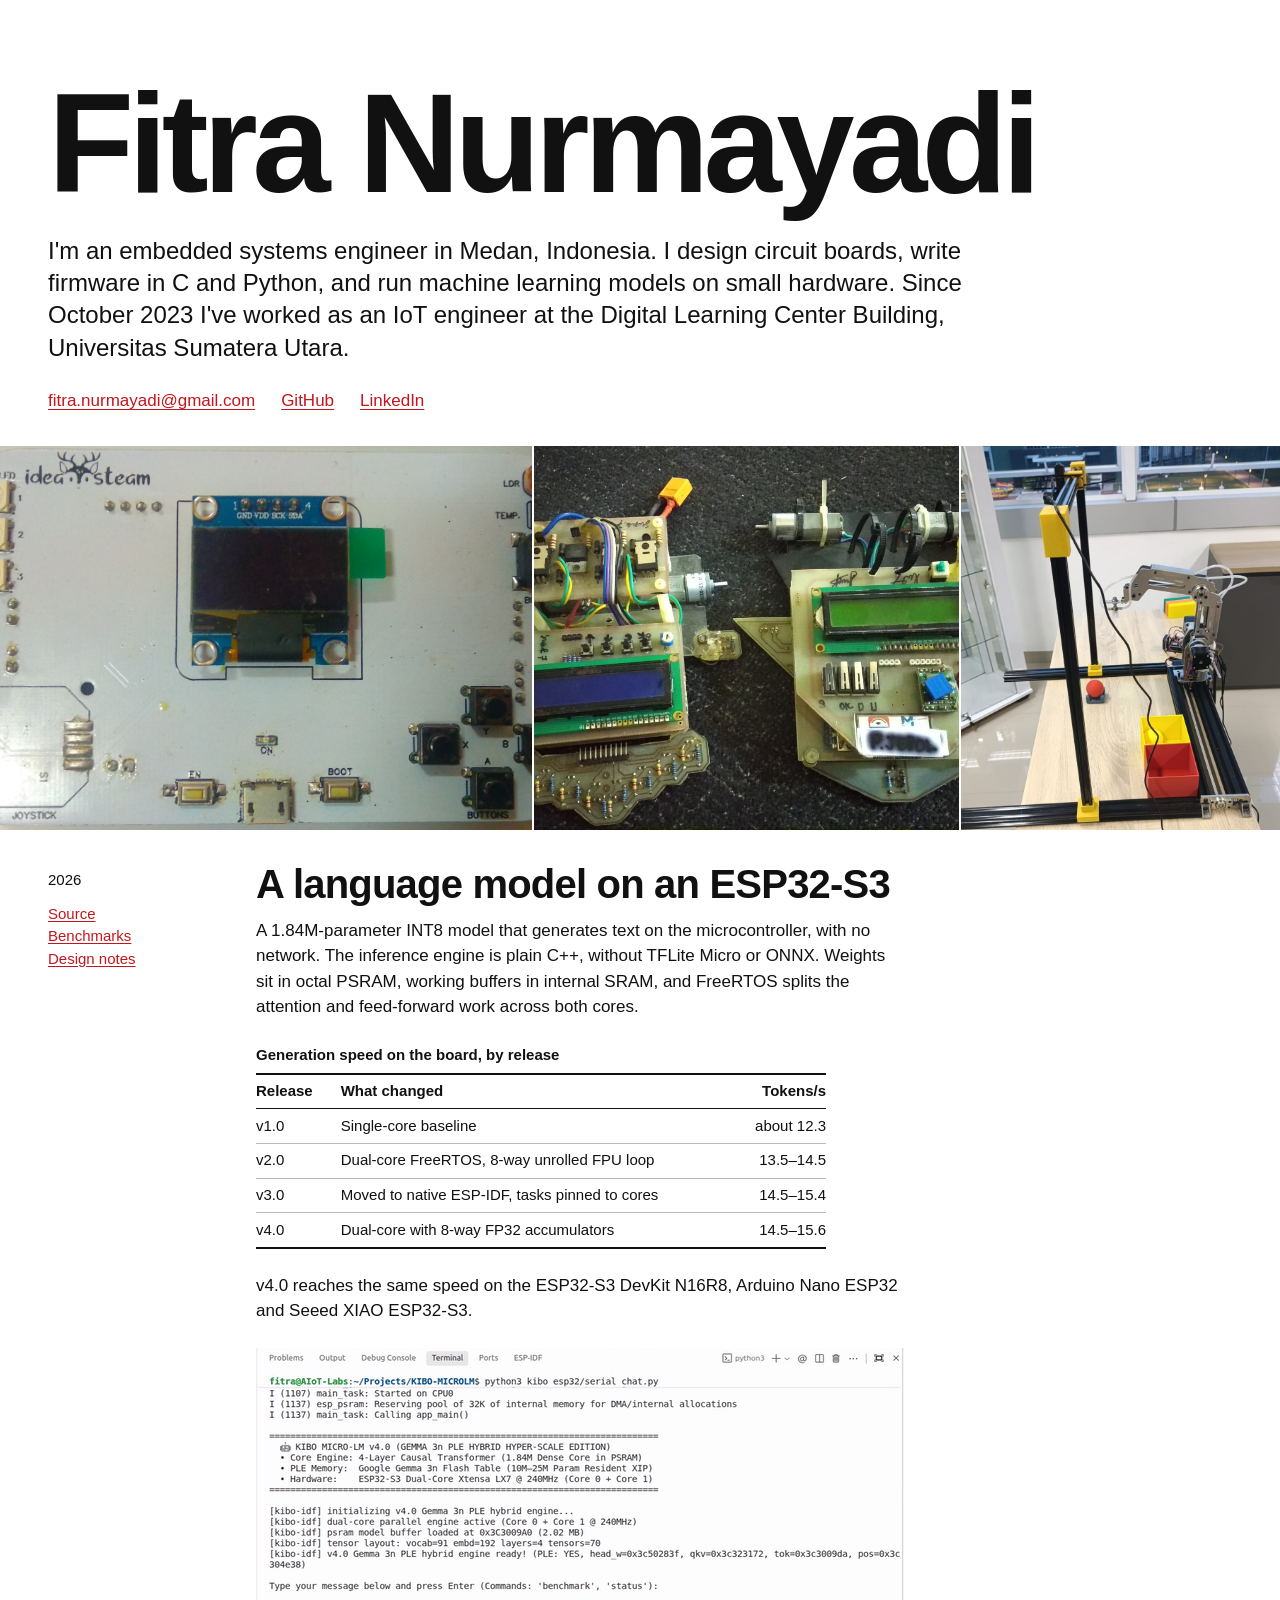
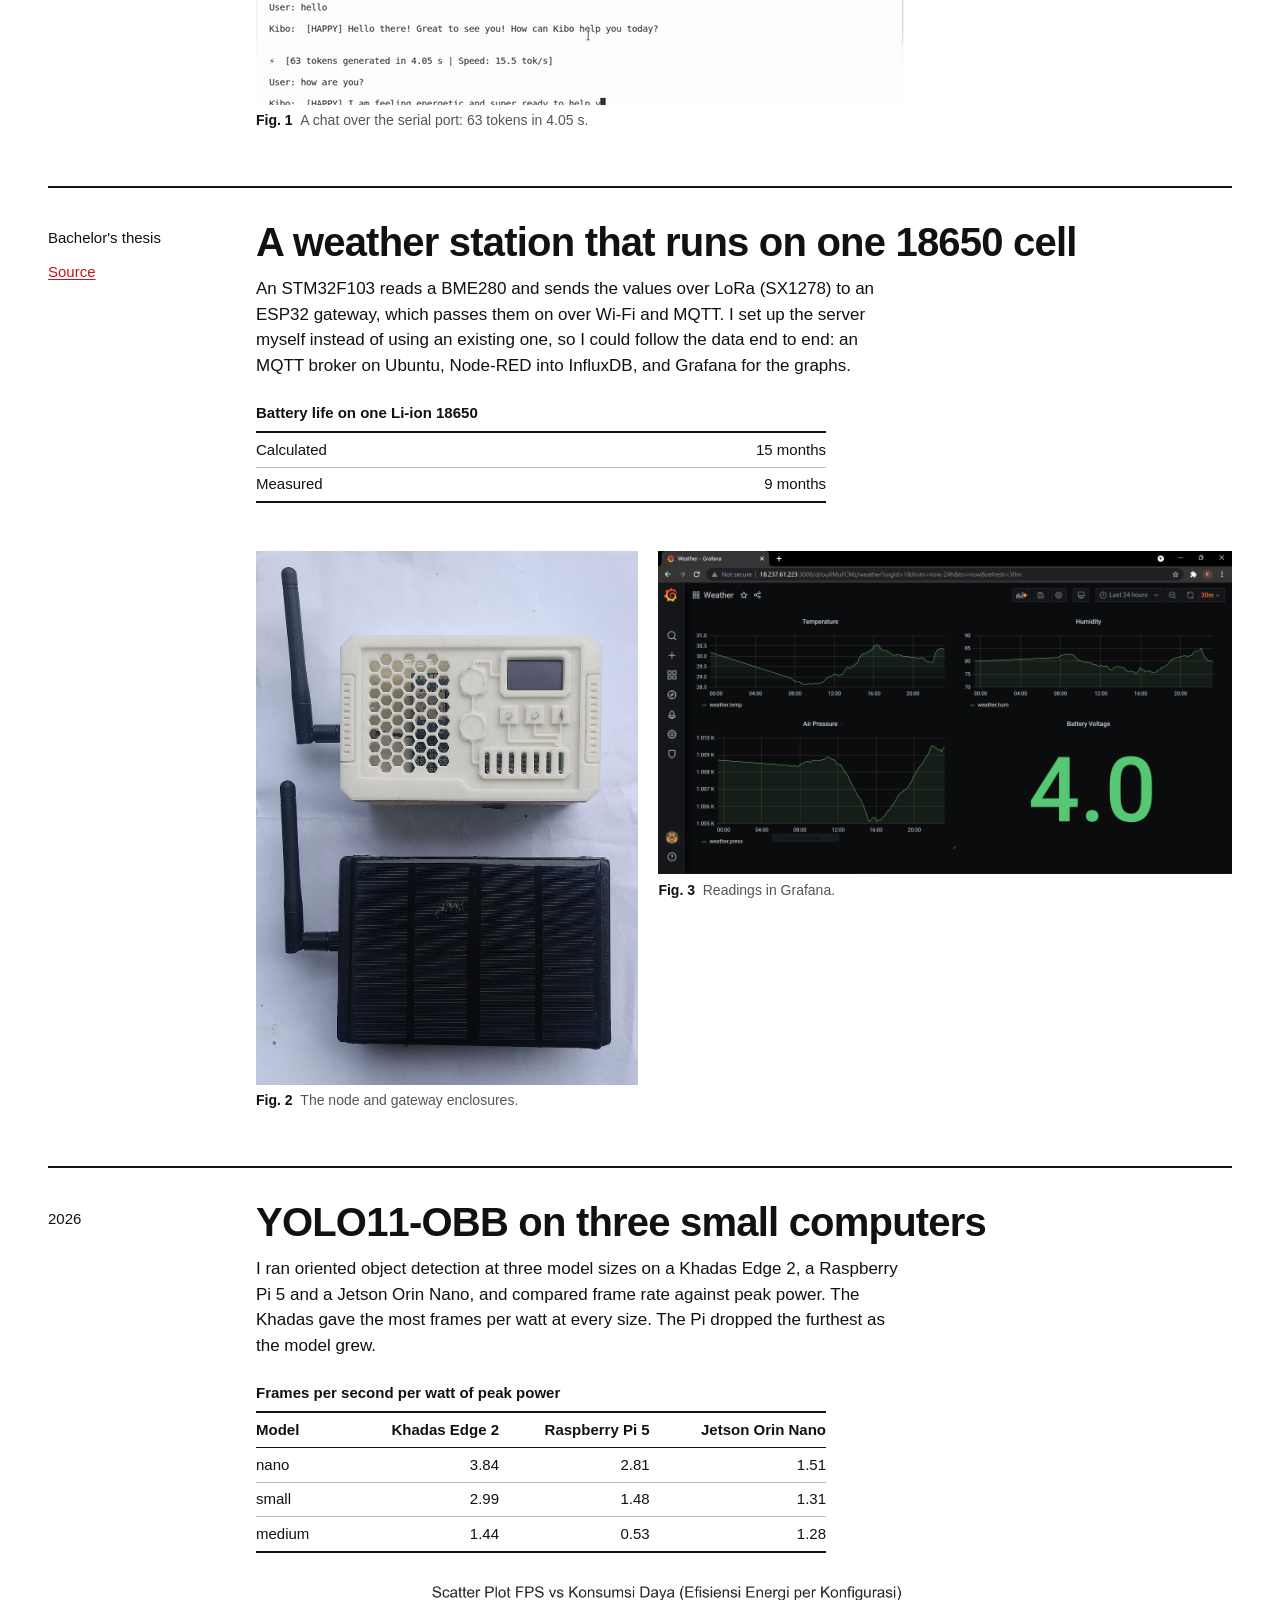
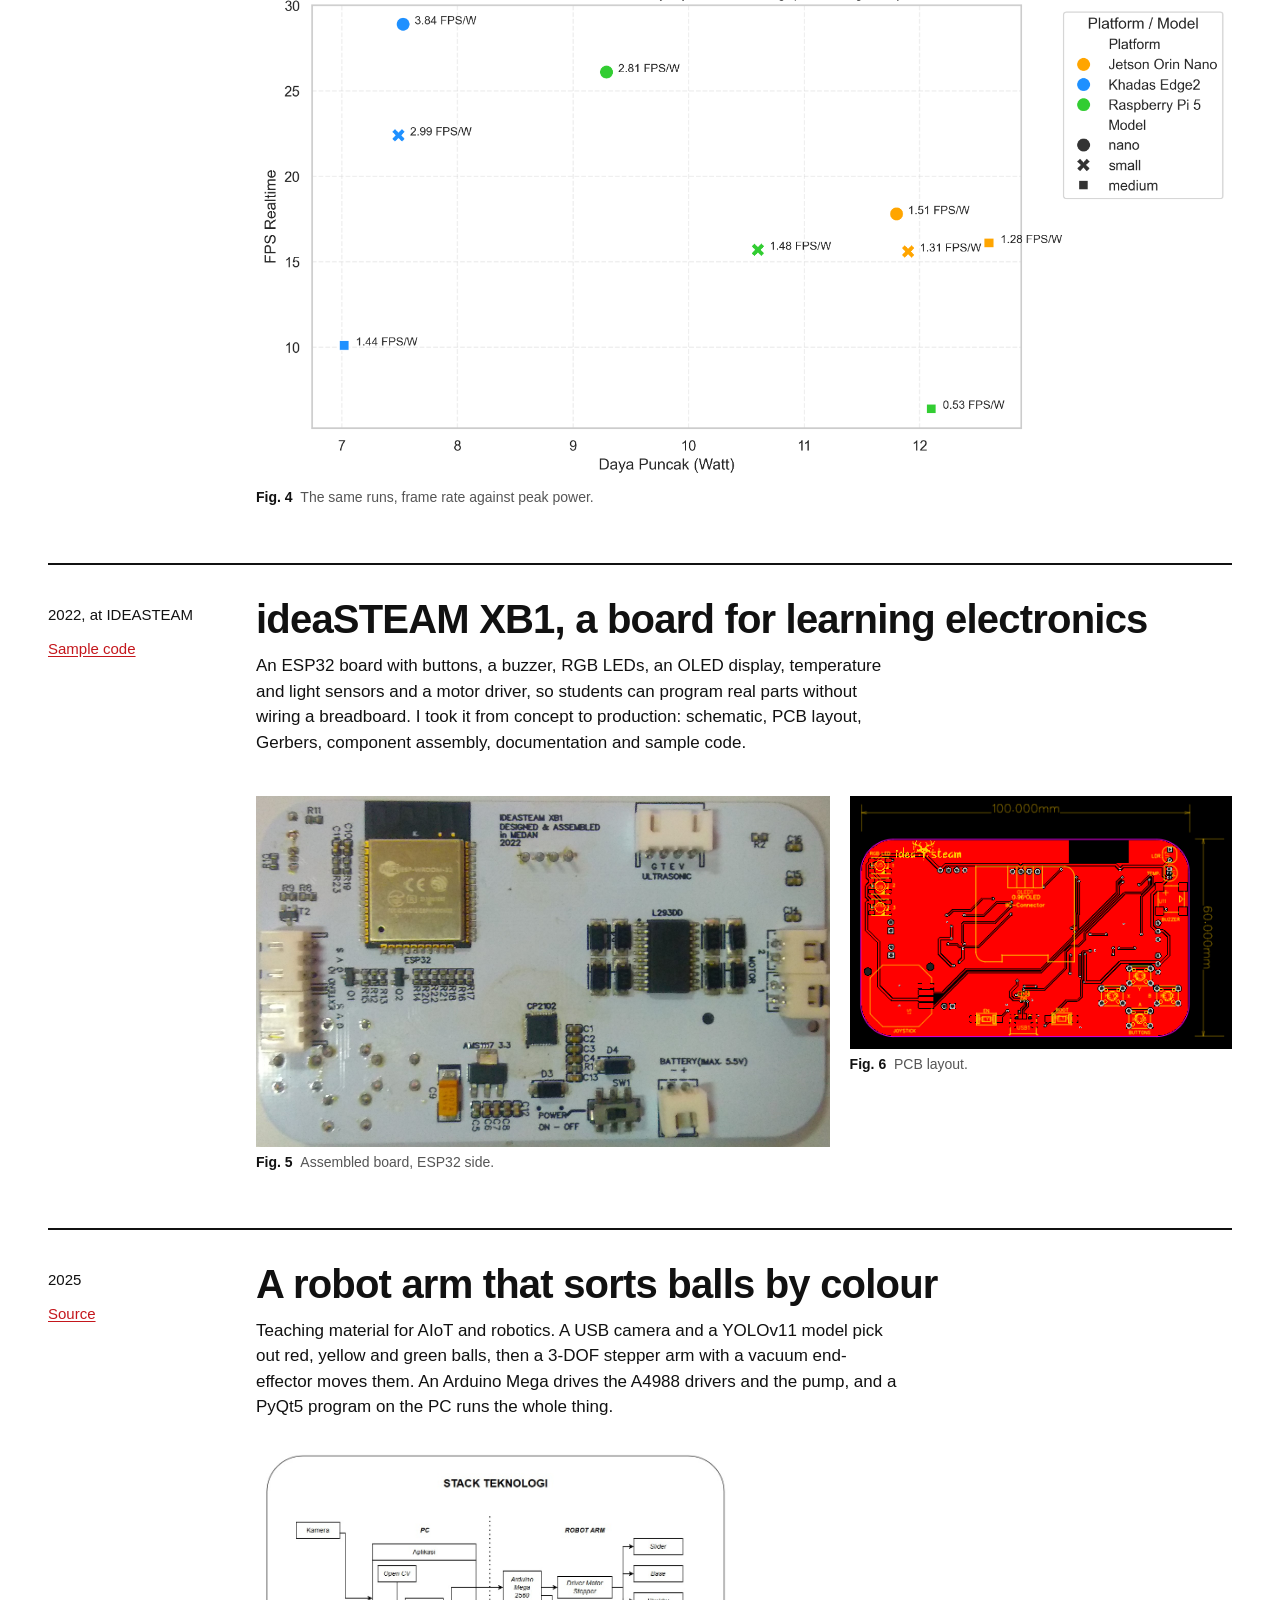
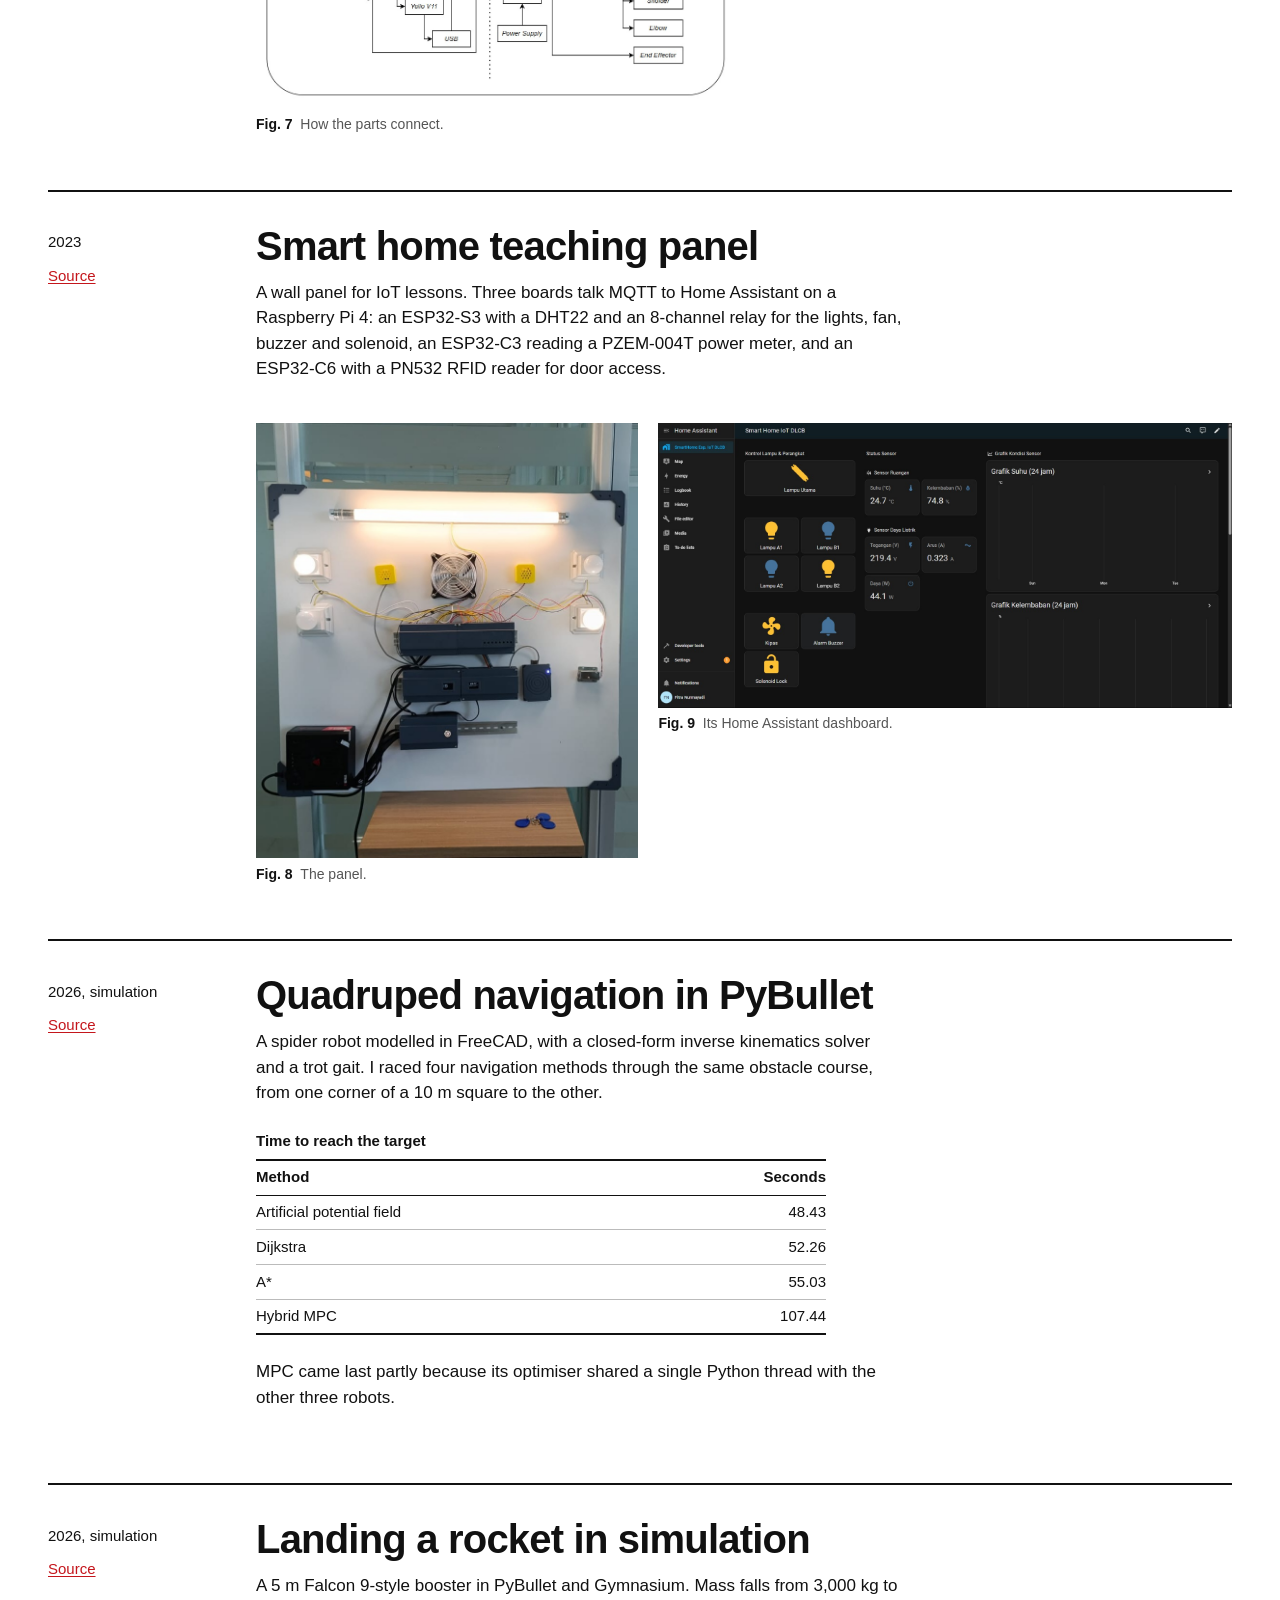
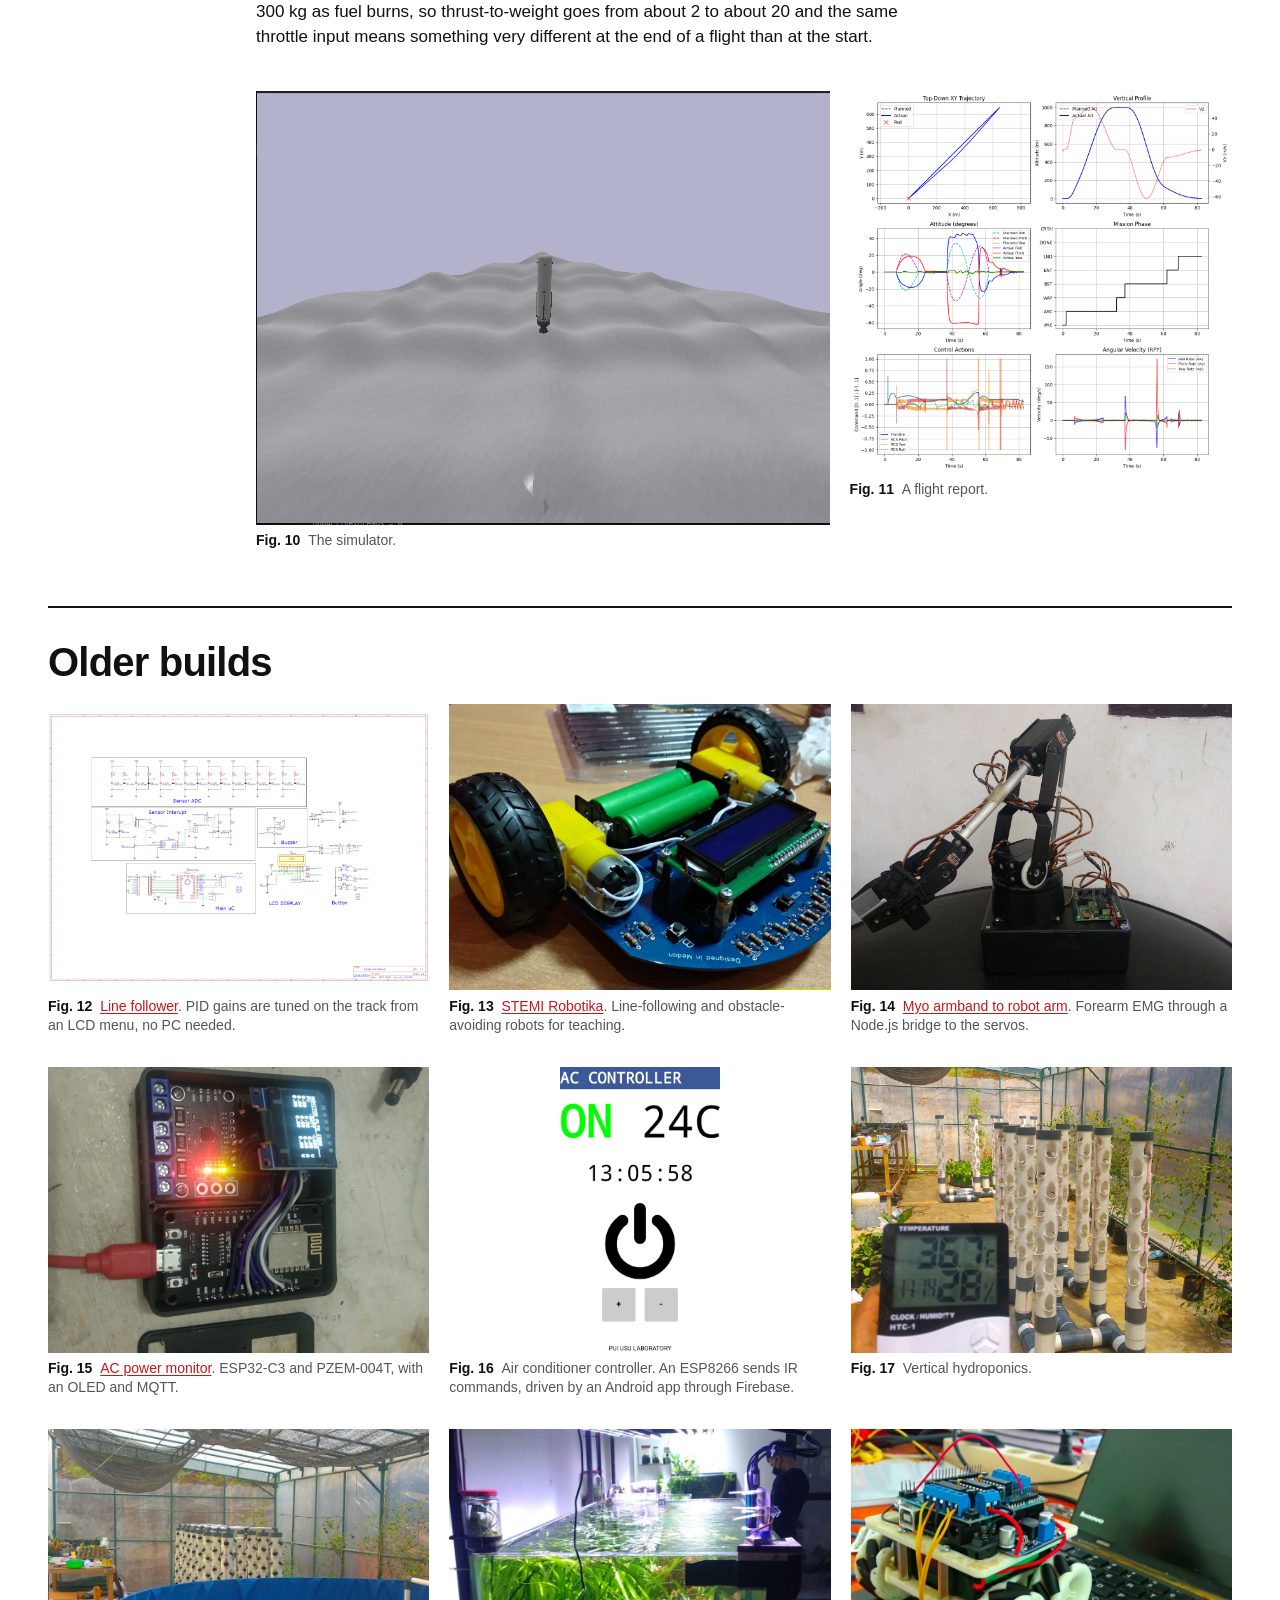
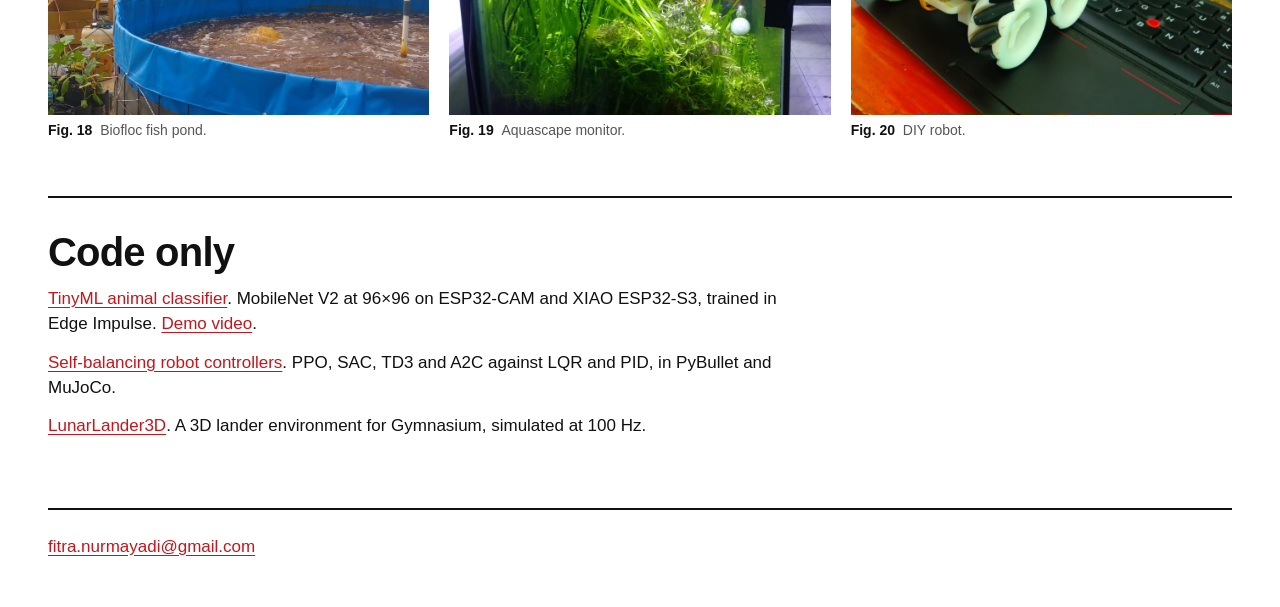
==== commit d70762d5: "Rewrite portfolio as a single static page built on real evidence Replace the card grid, filters and " ====
--- a/index.html
+++ b/index.html
@@ -1,171 +1,267 @@
 <!DOCTYPE html>
 <html lang="en">
 <head>
-    <meta charset="UTF-8">
-    <meta name="viewport" content="width=device-width, initial-scale=1.0">
-    <title>Fitra Nurmayadi — Embedded Systems, Edge AI & Robotics</title>
-    <meta name="description" content="Technical portfolio of Fitra Nurmayadi. Research and engineering projects in Edge AI acceleration, robotics control, 3D physics simulations, and custom embedded systems.">
-
-    <!-- Fonts: Inter & JetBrains Mono -->
-    <link rel="preconnect" href="https://fonts.googleapis.com">
-    <link rel="preconnect" href="https://fonts.gstatic.com" crossorigin>
-    <link href="https://fonts.googleapis.com/css2?family=Inter:wght@400;500;600;700&family=JetBrains+Mono:wght@400;500;600&display=swap" rel="stylesheet">
-
-    <link rel="stylesheet" href="style.css">
+<meta charset="UTF-8">
+<meta name="viewport" content="width=device-width, initial-scale=1">
+<title>Fitra Nurmayadi, embedded systems engineer</title>
+<meta name="description" content="Circuit boards, firmware and small machine learning models built by Fitra Nurmayadi in Medan, Indonesia.">
+<link rel="stylesheet" href="style.css">
 </head>
 <body>
-    <div class="site-container">
-        <!-- Top Navigation / Status Bar -->
-        <header class="top-nav">
-            <div class="brand">
-                <span class="brand-name">fitranurmayadi</span>
-                <span class="status-pill"><span class="status-dot"></span> Systems & Robotics</span>
-            </div>
-            <div class="nav-controls">
-                <a href="https://github.com/fitranurmayadi" target="_blank" rel="noopener" class="nav-link" title="GitHub Profile">
-                    <svg width="18" height="18" viewBox="0 0 24 24" fill="currentColor">
-                        <path d="M12 0C5.37 0 0 5.37 0 12c0 5.31 3.435 9.795 8.205 11.385.6.105.825-.255.825-.57 0-.285-.015-1.23-.015-2.235-3.015.555-3.795-.735-4.035-1.41-.135-.345-.72-1.41-1.23-1.695-.42-.225-1.02-.78-.015-.795.945-.015 1.62.87 1.845 1.23 1.08 1.815 2.805 1.305 3.495.99.105-.78.42-1.305.765-1.605-2.67-.3-5.46-1.335-5.46-5.925 0-1.305.465-2.385 1.23-3.225-.12-.3-.54-1.53.12-3.18 0 0 1.005-.315 3.3 1.23.96-.27 1.98-.405 3-.405s2.04.135 3 .405c2.295-1.56 3.3-1.23 3.3-1.23.66 1.65.24 2.88.12 3.18.765.84 1.23 1.905 1.23 3.225 0 4.605-2.805 5.625-5.475 5.925.435.375.81 1.095.81 2.22 0 1.605-.015 2.895-.015 3.3 0 .315.225.69.825.57A12.02 12.02 0 0024 12c0-6.63-5.37-12-12-12z"/>
-                    </svg>
-                    <span>github/fitranurmayadi</span>
-                </a>
-                <a href="presentation.html" class="nav-link" title="Technical Presentation Slides">
-                    <svg width="18" height="18" viewBox="0 0 24 24" fill="none" stroke="currentColor" stroke-width="2">
-                        <rect x="2" y="3" width="20" height="14" rx="2" ry="2"></rect>
-                        <line x1="8" y1="21" x2="16" y2="21"></line>
-                        <line x1="12" y1="17" x2="12" y2="21"></line>
-                    </svg>
-                    <span>Presentation (PPT)</span>
-                </a>
-                <button id="theme-toggle" class="theme-btn" aria-label="Toggle light/dark theme" title="Toggle theme">
-                    <svg class="icon-sun" width="16" height="16" viewBox="0 0 24 24" fill="none" stroke="currentColor" stroke-width="2">
-                        <circle cx="12" cy="12" r="5"></circle>
-                        <path d="M12 1v2m0 18v2M4.22 4.22l1.42 1.42m12.72 12.72l1.42 1.42M1 12h2m18 0h2M4.22 19.78l1.42-1.42M18.36 5.64l1.42-1.42"></path>
-                    </svg>
-                    <svg class="icon-moon" width="16" height="16" viewBox="0 0 24 24" fill="none" stroke="currentColor" stroke-width="2">
-                        <path d="M21 12.79A9 9 0 1111.21 3 7 7 0 0021 12.79z"></path>
-                    </svg>
-                </button>
-            </div>
-        </header>
-
-        <!-- Engineering Profile Header -->
-        <section class="profile-header">
-            <div class="profile-main">
-                <h1 class="engineer-name">Fitra Nurmayadi</h1>
-                <p class="engineer-headline">Computer & Embedded Systems Engineer</p>
-                <p class="engineer-focus">Edge AI Acceleration &bull; Robotics Control &bull; Embedded Hardware & Firmware</p>
-                <div class="engineer-bio">
-                    <p>Focused on hardware-software co-design: running neural networks on constrained edge devices (Raspberry Pi 5, Hailo-8L, Jetson Orin Nano, Khadas Edge 2, ESP32-S3), 6-DOF dynamic simulations in PyBullet, and embedded firmware development.</p>
-                </div>
-            </div>
-
-            <div class="profile-meta-panel">
-                <div class="meta-row">
-                    <span class="meta-label">Domain:</span>
-                    <span class="meta-value">Robotics, Edge AI & Embedded Systems</span>
-                </div>
-                <div class="meta-row">
-                    <span class="meta-label">Focus:</span>
-                    <span class="meta-value">YOLO11-OBB Single Board Computer & Edge NPU Benchmark</span>
-                </div>
-                <div class="meta-row">
-                    <span class="meta-label">SoC / Chips:</span>
-                    <span class="meta-value code-font">ESP32-S3, STM32, Hailo-8L, RK3588S</span>
-                </div>
-                <div class="meta-row">
-                    <span class="meta-label">Contact:</span>
-                    <a href="mailto:fitra.nurmayadi@gmail.com" class="meta-link">fitra.nurmayadi@gmail.com</a>
-                </div>
-            </div>
-        </section>
-
-        <!-- Flagship Deep Dives (Featured Research Projects) -->
-        <section class="section-featured">
-            <div class="section-title-wrap">
-                <h2 class="section-title">Featured Research & Flagship Systems</h2>
-                <span class="section-note">Empirical benchmarks, physical simulations, and embedded model acceleration</span>
-            </div>
-
-            <div class="featured-grid" id="featured-grid">
-                <!-- Injected dynamically from projects_data.js -->
-            </div>
-        </section>
-
-        <!-- All Engineering Projects Section -->
-        <section class="section-all-work" id="all-work">
-            <div class="section-title-wrap">
-                <h2 class="section-title">Complete Project Index</h2>
-                <span class="section-note">20 hardware implementations, robotics platforms, and telemetry nodes</span>
-            </div>
-
-            <!-- Filter Tabs & Search Bar -->
-            <div class="filter-controls">
-                <div class="category-tabs" id="category-tabs" role="tablist">
-                    <!-- Injected dynamically -->
-                </div>
-
-                <div class="search-wrap">
-                    <svg class="search-icon" width="15" height="15" viewBox="0 0 24 24" fill="none" stroke="currentColor" stroke-width="2">
-                        <circle cx="11" cy="11" r="8"></circle>
-                        <line x1="21" y1="21" x2="16.65" y2="16.65"></line>
-                    </svg>
-                    <input type="text" id="search-input" placeholder="Filter by chip, framework, or keyword..." autocomplete="off">
-                    <button id="search-clear" class="search-clear" aria-label="Clear search" style="display: none;">&times;</button>
-                </div>
-            </div>
-
-            <div class="filter-summary">
-                <span id="results-count">Showing 20 projects</span>
-            </div>
-
-            <!-- Projects Grid -->
-            <div class="projects-grid" id="projects-grid">
-                <!-- Injected dynamically -->
-            </div>
-        </section>
-
-        <!-- Footer -->
-        <footer class="site-footer">
-            <div class="footer-left">
-                <span>&copy; 2026 Fitra Nurmayadi</span>
-                <span class="footer-sep">&bull;</span>
-                <span>Static, zero-bloat architecture</span>
-            </div>
-            <div class="footer-right">
-                <a href="https://github.com/fitranurmayadi" target="_blank" rel="noopener" class="footer-link">GitHub</a>
-                <a href="mailto:fitra.nurmayadi@gmail.com" class="footer-link">Email</a>
-                <a href="#top" class="footer-link">Back to top &uarr;</a>
-            </div>
-        </footer>
-    </div>
-
-    <!-- Image Lightbox Modal -->
-    <div id="lightbox-modal" class="lightbox-modal" aria-hidden="true" role="dialog">
-        <div class="lightbox-backdrop" id="lightbox-backdrop"></div>
-        <div class="lightbox-container">
-            <div class="lightbox-header">
-                <div class="lightbox-title-wrap">
-                    <h3 id="lightbox-title">Project Documentation</h3>
-                    <span id="lightbox-counter" class="lightbox-counter">1 / 1</span>
-                </div>
-                <button id="lightbox-close" class="lightbox-close-btn" aria-label="Close dialog">&times;</button>
-            </div>
-            <div class="lightbox-body">
-                <button id="lightbox-prev" class="lightbox-nav-btn prev" aria-label="Previous image">&lsaquo;</button>
-                <div class="lightbox-image-wrapper">
-                    <img id="lightbox-img" src="" alt="Project documentation preview">
-                </div>
-                <button id="lightbox-next" class="lightbox-nav-btn next" aria-label="Next image">&rsaquo;</button>
-            </div>
-            <div class="lightbox-footer">
-                <p id="lightbox-caption" class="lightbox-caption"></p>
-            </div>
-        </div>
-    </div>
-
-    <!-- Data & Script -->
-    <script src="projects_data.js"></script>
-    <script src="script.js"></script>
+
+<header class="intro">
+  <h1>Fitra Nurmayadi</h1>
+  <p class="lede">I'm an embedded systems engineer in Medan, Indonesia. I design circuit boards, write firmware in C and Python, and run machine learning models on small hardware. Since October 2023 I've worked as an IoT engineer at the Digital Learning Center Building, Universitas Sumatera Utara.</p>
+  <p class="contact">
+    <a href="mailto:fitra.nurmayadi@gmail.com">fitra.nurmayadi@gmail.com</a>
+    <a href="https://github.com/fitranurmayadi">GitHub</a>
+    <a href="https://www.linkedin.com/in/fitra-nurmayadi/">LinkedIn</a>
+  </p>
+</header>
+
+<div class="strip">
+  <img src="assets/images/ideasteam_7.jpg" alt="Assembled ideaSTEAM XB1 board with OLED display and buttons" width="2904" height="1758">
+  <img src="assets/images/line-follower_3.jpeg" alt="Two hand-built line follower robots with LCD displays" width="1280" height="720">
+  <img src="assets/images/robotic_arm_2.jpeg" alt="Three-axis robotic arm on a yellow frame" width="902" height="1221">
+</div>
+
+<main>
+
+<article class="work" id="microlm">
+  <div class="side">
+    <p>2026</p>
+    <p><a href="https://github.com/fitranurmayadi/esp32-microlm">Source</a><br>
+    <a href="https://github.com/fitranurmayadi/esp32-microlm/blob/main/BENCHMARK.md">Benchmarks</a><br>
+    <a href="https://github.com/fitranurmayadi/esp32-microlm/blob/main/JOURNEY.md">Design notes</a></p>
+  </div>
+  <div class="body">
+    <h2>A language model on an ESP32-S3</h2>
+    <p>A 1.84M-parameter INT8 model that generates text on the microcontroller, with no network. The inference engine is plain C++, without TFLite Micro or ONNX. Weights sit in octal PSRAM, working buffers in internal SRAM, and FreeRTOS splits the attention and feed-forward work across both cores.</p>
+    <table>
+      <caption>Generation speed on the board, by release</caption>
+      <thead><tr><th>Release</th><th>What changed</th><th class="num">Tokens/s</th></tr></thead>
+      <tbody>
+        <tr><td>v1.0</td><td>Single-core baseline</td><td class="num">about 12.3</td></tr>
+        <tr><td>v2.0</td><td>Dual-core FreeRTOS, 8-way unrolled FPU loop</td><td class="num">13.5–14.5</td></tr>
+        <tr><td>v3.0</td><td>Moved to native ESP-IDF, tasks pinned to cores</td><td class="num">14.5–15.4</td></tr>
+        <tr><td>v4.0</td><td>Dual-core with 8-way FP32 accumulators</td><td class="num">14.5–15.6</td></tr>
+      </tbody>
+    </table>
+    <p>v4.0 reaches the same speed on the ESP32-S3 DevKit N16R8, Arduino Nano ESP32 and Seeed XIAO ESP32-S3.</p>
+    <figure>
+      <img src="assets/images/esp32_microlm_terminal.png" alt="Terminal showing the model's boot log and a chat reply, 63 tokens in 4.05 seconds at 15.5 tokens per second" loading="lazy" width="648" height="357">
+      <figcaption>A chat over the serial port: 63 tokens in 4.05 s.</figcaption>
+    </figure>
+  </div>
+</article>
+
+<article class="work" id="weather">
+  <div class="side">
+    <p>Bachelor's thesis</p>
+    <p><a href="https://github.com/fitranurmayadi/weather-stations-lora-mqtt">Source</a></p>
+  </div>
+  <div class="body">
+    <h2>A weather station that runs on one 18650 cell</h2>
+    <p>An STM32F103 reads a BME280 and sends the values over LoRa (SX1278) to an ESP32 gateway, which passes them on over Wi-Fi and MQTT. I set up the server myself instead of using an existing one, so I could follow the data end to end: an MQTT broker on Ubuntu, Node-RED into InfluxDB, and Grafana for the graphs.</p>
+    <table>
+      <caption>Battery life on one Li-ion 18650</caption>
+      <tbody>
+        <tr><td>Calculated</td><td class="num">15 months</td></tr>
+        <tr><td>Measured</td><td class="num">9 months</td></tr>
+      </tbody>
+    </table>
+    <div class="pair portrait">
+      <figure>
+        <img src="assets/images/low-power-weather-parameters-monitoring-device_4.jpg" alt="Two 3D-printed enclosures with antennas, one white and one black" loading="lazy" width="961" height="1341">
+        <figcaption>The node and gateway enclosures.</figcaption>
+      </figure>
+      <figure>
+        <img src="assets/images/low-power-weather-parameters-monitoring-device_5.png" alt="Grafana dashboard with weather graphs" loading="lazy" width="2560" height="1440">
+        <figcaption>Readings in Grafana.</figcaption>
+      </figure>
+    </div>
+  </div>
+</article>
+
+<article class="work" id="obb">
+  <div class="side">
+    <p>2026</p>
+  </div>
+  <div class="body">
+    <h2>YOLO11-OBB on three small computers</h2>
+    <p>I ran oriented object detection at three model sizes on a Khadas Edge 2, a Raspberry Pi 5 and a Jetson Orin Nano, and compared frame rate against peak power. The Khadas gave the most frames per watt at every size. The Pi dropped the furthest as the model grew.</p>
+    <table>
+      <caption>Frames per second per watt of peak power</caption>
+      <thead><tr><th>Model</th><th class="num">Khadas Edge 2</th><th class="num">Raspberry Pi 5</th><th class="num">Jetson Orin Nano</th></tr></thead>
+      <tbody>
+        <tr><td>nano</td><td class="num">3.84</td><td class="num">2.81</td><td class="num">1.51</td></tr>
+        <tr><td>small</td><td class="num">2.99</td><td class="num">1.48</td><td class="num">1.31</td></tr>
+        <tr><td>medium</td><td class="num">1.44</td><td class="num">0.53</td><td class="num">1.28</td></tr>
+      </tbody>
+    </table>
+    <figure>
+      <img src="assets/images/obb_benchmark_energy.png" alt="Scatter plot of frame rate against peak power for each board and model size" loading="lazy" width="3199" height="1655">
+      <figcaption>The same runs, frame rate against peak power.</figcaption>
+    </figure>
+  </div>
+</article>
+
+<article class="work" id="xb1">
+  <div class="side">
+    <p>2022, at IDEASTEAM</p>
+    <p><a href="https://github.com/fitranurmayadi/ideasteam-test-code">Sample code</a></p>
+  </div>
+  <div class="body">
+    <h2>ideaSTEAM XB1, a board for learning electronics</h2>
+    <p>An ESP32 board with buttons, a buzzer, RGB LEDs, an OLED display, temperature and light sensors and a motor driver, so students can program real parts without wiring a breadboard. I took it from concept to production: schematic, PCB layout, Gerbers, component assembly, documentation and sample code.</p>
+    <div class="pair">
+      <figure>
+        <img src="assets/images/ideasteam_6.jpg" alt="Back of the assembled board showing the ESP32 module and motor driver" loading="lazy" width="2239" height="1368">
+        <figcaption>Assembled board, ESP32 side.</figcaption>
+      </figure>
+      <figure>
+        <img src="assets/images/ideasteam_5.png" alt="PCB layout of the board with red copper on black" loading="lazy" width="440" height="291">
+        <figcaption>PCB layout.</figcaption>
+      </figure>
+    </div>
+  </div>
+</article>
+
+<article class="work" id="arm">
+  <div class="side">
+    <p>2025</p>
+    <p><a href="https://github.com/fitranurmayadi/robotic_arm_yolo_pick_n_place">Source</a></p>
+  </div>
+  <div class="body">
+    <h2>A robot arm that sorts balls by colour</h2>
+    <p>Teaching material for AIoT and robotics. A USB camera and a YOLOv11 model pick out red, yellow and green balls, then a 3-DOF stepper arm with a vacuum end-effector moves them. An Arduino Mega drives the A4988 drivers and the pump, and a PyQt5 program on the PC runs the whole thing.</p>
+    <figure class="narrow">
+      <img src="assets/images/robotic_arm_1.jpeg" alt="Block diagram of the arm's hardware and software" loading="lazy" width="1058" height="583">
+      <figcaption>How the parts connect.</figcaption>
+    </figure>
+  </div>
+</article>
+
+<article class="work" id="panel">
+  <div class="side">
+    <p>2023</p>
+    <p><a href="https://github.com/fitranurmayadi/smarthome-iot-dlcb">Source</a></p>
+  </div>
+  <div class="body">
+    <h2>Smart home teaching panel</h2>
+    <p>A wall panel for IoT lessons. Three boards talk MQTT to Home Assistant on a Raspberry Pi 4: an ESP32-S3 with a DHT22 and an 8-channel relay for the lights, fan, buzzer and solenoid, an ESP32-C3 reading a PZEM-004T power meter, and an ESP32-C6 with a PN532 RFID reader for door access.</p>
+    <div class="pair portrait">
+      <figure>
+        <img src="assets/images/smarthome-iot-dlcb_1.jpeg" alt="Wall-mounted panel with lamps, fan and controller boards" loading="lazy" width="792" height="902">
+        <figcaption>The panel.</figcaption>
+      </figure>
+      <figure>
+        <img src="assets/images/smarthome-iot-dlcb_2.jpeg" alt="Home Assistant dashboard for the panel" loading="lazy" width="1600" height="796">
+        <figcaption>Its Home Assistant dashboard.</figcaption>
+      </figure>
+    </div>
+  </div>
+</article>
+
+<article class="work" id="spider">
+  <div class="side">
+    <p>2026, simulation</p>
+    <p><a href="https://github.com/fitranurmayadi/Quadrupped-Spider">Source</a></p>
+  </div>
+  <div class="body">
+    <h2>Quadruped navigation in PyBullet</h2>
+    <p>A spider robot modelled in FreeCAD, with a closed-form inverse kinematics solver and a trot gait. I raced four navigation methods through the same obstacle course, from one corner of a 10 m square to the other.</p>
+    <table>
+      <caption>Time to reach the target</caption>
+      <thead><tr><th>Method</th><th class="num">Seconds</th></tr></thead>
+      <tbody>
+        <tr><td>Artificial potential field</td><td class="num">48.43</td></tr>
+        <tr><td>Dijkstra</td><td class="num">52.26</td></tr>
+        <tr><td>A*</td><td class="num">55.03</td></tr>
+        <tr><td>Hybrid MPC</td><td class="num">107.44</td></tr>
+      </tbody>
+    </table>
+    <p>MPC came last partly because its optimiser shared a single Python thread with the other three robots.</p>
+  </div>
+</article>
+
+<article class="work" id="rocket">
+  <div class="side">
+    <p>2026, simulation</p>
+    <p><a href="https://github.com/fitranurmayadi/RocketLander3D">Source</a></p>
+  </div>
+  <div class="body">
+    <h2>Landing a rocket in simulation</h2>
+    <p>A 5 m Falcon 9-style booster in PyBullet and Gymnasium. Mass falls from 3,000 kg to 300 kg as fuel burns, so thrust-to-weight goes from about 2 to about 20 and the same throttle input means something very different at the end of a flight than at the start.</p>
+    <div class="pair">
+      <figure>
+        <img src="assets/images/rocketlander3d_sim.png" alt="Rocket above terrain in the PyBullet window" loading="lazy" width="1025" height="776">
+        <figcaption>The simulator.</figcaption>
+      </figure>
+      <figure>
+        <img src="assets/images/rocketlander3d_report.png" alt="Flight report with plots of altitude, velocity and attitude" loading="lazy" width="1200" height="1200">
+        <figcaption>A flight report.</figcaption>
+      </figure>
+    </div>
+  </div>
+</article>
+
+<section class="older">
+  <h2>Older builds</h2>
+  <div class="grid">
+    <figure>
+      <a href="https://github.com/fitranurmayadi/line-follower"><img class="whole" src="assets/images/line-follower_1.png" alt="Line follower schematic" loading="lazy" width="2341" height="1652"></a>
+      <figcaption><a href="https://github.com/fitranurmayadi/line-follower">Line follower</a>. PID gains are tuned on the track from an LCD menu, no PC needed.</figcaption>
+    </figure>
+    <figure>
+      <a href="https://github.com/fitranurmayadi/stemi-robotika"><img src="assets/images/stemi-robotika_9.jpeg" alt="Round blue robot with LCD and yellow wheels" loading="lazy" width="1600" height="900"></a>
+      <figcaption><a href="https://github.com/fitranurmayadi/stemi-robotika">STEMI Robotika</a>. Line-following and obstacle-avoiding robots for teaching.</figcaption>
+    </figure>
+    <figure>
+      <a href="https://github.com/fitranurmayadi/muse-myo-arduino-js"><img src="assets/images/myo-to-arm-robot_3.jpeg" alt="Small robot arm on a round table" loading="lazy" width="1600" height="900"></a>
+      <figcaption><a href="https://github.com/fitranurmayadi/muse-myo-arduino-js">Myo armband to robot arm</a>. Forearm EMG through a Node.js bridge to the servos.</figcaption>
+    </figure>
+    <figure>
+      <a href="https://github.com/fitranurmayadi/ESP32C3-PowerMonitoring"><img src="assets/images/power-monitoring_2.jpeg" alt="Power monitor board with display lit" loading="lazy" width="1600" height="900"></a>
+      <figcaption><a href="https://github.com/fitranurmayadi/ESP32C3-PowerMonitoring">AC power monitor</a>. ESP32-C3 and PZEM-004T, with an OLED and MQTT.</figcaption>
+    </figure>
+    <figure>
+      <img class="whole" src="assets/images/esp01-ir-air-conditioner_3.jpeg" alt="Phone app screen for the air conditioner controller" loading="lazy" width="899" height="1599">
+      <figcaption>Air conditioner controller. An ESP8266 sends IR commands, driven by an Android app through Firebase.</figcaption>
+    </figure>
+    <figure>
+      <img src="assets/images/vertical-hidroponic_1.jpeg" alt="Vertical hydroponic towers with a temperature display in front" loading="lazy" width="1600" height="900">
+      <figcaption>Vertical hydroponics.</figcaption>
+    </figure>
+    <figure>
+      <img src="assets/images/biofloc-fish-pond_1.jpeg" alt="Round biofloc fish pond under a greenhouse roof" loading="lazy" width="900" height="1600">
+      <figcaption>Biofloc fish pond.</figcaption>
+    </figure>
+    <figure>
+      <img src="assets/images/aquascape-monitoring_1.jpeg" alt="Planted aquarium with a monitor mounted above it" loading="lazy" width="900" height="1600">
+      <figcaption>Aquascape monitor.</figcaption>
+    </figure>
+    <figure>
+      <img src="assets/images/diy-robot_3.jpeg" alt="Small four-wheeled robot with white wheels on a laptop" loading="lazy" width="1280" height="720">
+      <figcaption>DIY robot.</figcaption>
+    </figure>
+  </div>
+</section>
+
+<section class="code">
+  <h2>Code only</h2>
+  <ul>
+    <li><a href="https://github.com/fitranurmayadi/Edge-Impulse-ESP32S3-Animals-10-with-ST7789">TinyML animal classifier</a>. MobileNet V2 at 96×96 on ESP32-CAM and XIAO ESP32-S3, trained in Edge Impulse. <a href="https://youtube.com/shorts/LacXYa14CoM">Demo video</a>.</li>
+    <li><a href="https://github.com/fitranurmayadi/twsbr-rl">Self-balancing robot controllers</a>. PPO, SAC, TD3 and A2C against LQR and PID, in PyBullet and MuJoCo.</li>
+    <li><a href="https://github.com/fitranurmayadi/LunarLander3D">LunarLander3D</a>. A 3D lander environment for Gymnasium, simulated at 100 Hz.</li>
+  </ul>
+</section>
+
+</main>
+
+<footer>
+  <p><a href="mailto:fitra.nurmayadi@gmail.com">fitra.nurmayadi@gmail.com</a></p>
+</footer>
+
 </body>
 </html>
-
--- a/style.css
+++ b/style.css
@@ -1,949 +1,202 @@
-/* ==========================================================================
-   Fitra Nurmayadi — Technical Engineering Portfolio Stylesheet
-   Design Philosophy: Minimalist, high-density signal, zero AI slop.
-   ========================================================================== */
-
+/* Red is the top-copper colour in the PCB layouts shown on the page. */
 :root {
-    /* Color Palette - Dark Mode (Default) */
-    --bg-base: #0a0d14;
-    --bg-surface: #111622;
-    --bg-surface-elevated: #161c2b;
-    --bg-surface-hover: #1b2336;
-    --bg-tag: #172033;
-    --bg-tag-featured: #1a2744;
-    
-    --border-subtle: #1e2638;
-    --border-strong: #2d3852;
-    --border-accent: #3b82f6;
-
-    --text-primary: #f1f5f9;
-    --text-secondary: #94a3b8;
-    --text-muted: #64748b;
-    --text-accent: #60a5fa;
-    --text-accent-hover: #93c5fd;
-
-    --badge-green-bg: rgba(34, 197, 94, 0.12);
-    --badge-green-text: #4ade80;
-    --badge-green-border: rgba(34, 197, 94, 0.25);
-
-    --badge-blue-bg: rgba(59, 130, 246, 0.12);
-    --badge-blue-text: #60a5fa;
-    --badge-blue-border: rgba(59, 130, 246, 0.25);
-
-    --font-sans: 'Inter', -apple-system, BlinkMacSystemFont, 'Segoe UI', Roboto, Helvetica, Arial, sans-serif;
-    --font-mono: 'JetBrains Mono', 'SF Mono', Consolas, Monaco, monospace;
-
-    --radius-sm: 4px;
-    --radius-md: 8px;
-    --radius-lg: 12px;
-
-    --max-width: 1120px;
-    --transition: 0.15s ease-in-out;
-}
-
-body.light-mode {
-    --bg-base: #f8fafc;
-    --bg-surface: #ffffff;
-    --bg-surface-elevated: #f1f5f9;
-    --bg-surface-hover: #e2e8f0;
-    --bg-tag: #f1f5f9;
-    --bg-tag-featured: #eff6ff;
-
-    --border-subtle: #e2e8f0;
-    --border-strong: #cbd5e1;
-    --border-accent: #2563eb;
-
-    --text-primary: #0f172a;
-    --text-secondary: #475569;
-    --text-muted: #64748b;
-    --text-accent: #2563eb;
-    --text-accent-hover: #1d4ed8;
-
-    --badge-green-bg: #dcfce7;
-    --badge-green-text: #15803d;
-    --badge-green-border: #bbf7d0;
-
-    --badge-blue-bg: #dbeafe;
-    --badge-blue-text: #1d4ed8;
-    --badge-blue-border: #bfdbfe;
-}
-
-/* Base Reset */
-*, *::before, *::after {
-    box-sizing: border-box;
+    color-scheme: light;
+    --ink: #111;
+    --quiet: #555;
+    --rule: #111;
+    --mark: #c4161c;
+    --gutter: clamp(1rem, 4vw, 3rem);
+    --side: 11rem;
+}
+
+* { box-sizing: border-box; }
+
+html { -webkit-text-size-adjust: 100%; }
+
+body {
+    margin: 0;
+    background: #fff;
+    color: var(--ink);
+    font: 400 1.0625rem/1.5 "Helvetica Neue", Helvetica, Arial, sans-serif;
+    counter-reset: fig;
+}
+
+a { color: var(--mark); text-underline-offset: 0.15em; }
+a:hover { color: var(--ink); }
+a:focus-visible { outline: 2px solid var(--mark); outline-offset: 2px; }
+
+img { display: block; max-width: 100%; height: auto; }
+
+p { margin: 0 0 1em; }
+
+/* Intro */
+.intro { padding: clamp(2rem, 6vw, 5rem) var(--gutter) 2rem; }
+
+h1 {
+    margin: 0 0 1.5rem;
+    font-size: clamp(3rem, 11vw, 9rem);
+    font-weight: 700;
+    line-height: 0.95;
+    letter-spacing: -0.04em;
+}
+
+.lede {
+    max-width: 40em;
+    font-size: clamp(1.15rem, 2vw, 1.5rem);
+    line-height: 1.35;
+}
+
+.contact { margin: 0; }
+.contact a { margin-right: 1.25em; white-space: nowrap; }
+
+/* Three photos, edge to edge */
+.strip {
+    display: grid;
+    grid-template-columns: 5fr 4fr 3fr;
+    gap: 2px;
+}
+
+.strip img {
+    width: 100%;
+    height: clamp(11rem, 30vw, 28rem);
+    object-fit: cover;
+}
+
+/* Projects */
+main { padding: 0 var(--gutter); }
+
+.work {
+    display: grid;
+    grid-template-columns: var(--side) minmax(0, 1fr);
+    column-gap: 2rem;
+    padding: 2rem 0 3.5rem;
+    border-top: 2px solid var(--rule);
+}
+
+.strip + main .work:first-child { border-top: 0; }
+
+.side { font-size: 0.9375rem; padding-top: 0.45rem; }
+.side p { margin-bottom: 0.75em; }
+
+h2 {
+    margin: 0 0 0.75rem;
+    font-size: clamp(1.6rem, 3.2vw, 2.5rem);
+    font-weight: 700;
+    line-height: 1.1;
+    letter-spacing: -0.02em;
+}
+
+.body > p { max-width: 38em; }
+
+/* Tables read like the electrical characteristics page of a datasheet */
+table {
+    width: 100%;
+    max-width: 38em;
+    margin: 1.5rem 0;
+    border-collapse: collapse;
+    border-top: 2px solid var(--rule);
+    border-bottom: 2px solid var(--rule);
+    font-size: 0.9375rem;
+    font-variant-numeric: tabular-nums;
+}
+
+caption {
+    padding-bottom: 0.4rem;
+    font-weight: 700;
+    text-align: left;
+}
+
+th, td {
+    padding: 0.35rem 1rem 0.35rem 0;
+    border-bottom: 1px solid #bbb;
+    text-align: left;
+    vertical-align: top;
+}
+
+th { border-bottom-color: var(--rule); }
+tr:last-child td { border-bottom: 0; }
+.num { padding-right: 0; padding-left: 0.75rem; text-align: right; white-space: nowrap; }
+
+/* Figures are numbered in page order */
+figure { margin: 1.5rem 0 0; counter-increment: fig; }
+
+figcaption {
+    margin-top: 0.4rem;
+    color: var(--quiet);
+    font-size: 0.875rem;
+    line-height: 1.35;
+}
+
+figcaption::before {
+    content: "Fig. " counter(fig) "  ";
+    color: var(--ink);
+    font-weight: 700;
+    white-space: pre;
+}
+
+.narrow { max-width: 30rem; }
+
+.pair {
+    display: grid;
+    grid-template-columns: 3fr 2fr;
+    gap: 1.25rem;
+    align-items: start;
+}
+
+/* For a portrait photo beside a landscape one */
+.pair.portrait { grid-template-columns: 2fr 3fr; }
+
+/* Older work and the code list */
+.older, .code {
+    padding: 2rem 0 3.5rem;
+    border-top: 2px solid var(--rule);
+}
+
+.grid {
+    display: grid;
+    grid-template-columns: repeat(3, minmax(0, 1fr));
+    gap: 2rem 1.25rem;
+    margin-top: 1.25rem;
+}
+
+.grid figure { margin: 0; }
+
+.grid img {
+    width: 100%;
+    aspect-ratio: 4 / 3;
+    object-fit: cover;
+}
+
+/* Screenshots and drawings lose their meaning when cropped */
+.grid img.whole { object-fit: contain; }
+
+.code ul {
+    max-width: 44em;
     margin: 0;
     padding: 0;
-}
-
-html {
-    scroll-behavior: smooth;
-    font-size: 15px;
-    background-color: var(--bg-base);
-}
-
-body {
-    background-color: var(--bg-base);
-    color: var(--text-primary);
-    font-family: var(--font-sans);
-    line-height: 1.55;
-    -webkit-font-smoothing: antialiased;
-    -moz-osx-font-smoothing: grayscale;
-    min-height: 100vh;
-}
-
-.site-container {
-    max-width: var(--max-width);
-    margin: 0 auto;
-    padding: 0 1.5rem 4rem 1.5rem;
-}
-
-/* Utility Classes */
-.code-font {
-    font-family: var(--font-mono);
-}
-
-/* ==========================================================================
-   Top Navigation Bar
-   ========================================================================== */
-.top-nav {
-    display: flex;
-    justify-content: space-between;
-    align-items: center;
-    padding: 1.25rem 0;
-    border-bottom: 1px solid var(--border-subtle);
-    margin-bottom: 2.5rem;
-}
-
-.brand {
-    display: flex;
-    align-items: center;
-    gap: 0.85rem;
-}
-
-.brand-name {
-    font-family: var(--font-mono);
-    font-size: 1rem;
-    font-weight: 600;
-    color: var(--text-primary);
-    letter-spacing: -0.02em;
-}
-
-.status-pill {
-    display: inline-flex;
-    align-items: center;
-    gap: 0.4rem;
-    padding: 0.2rem 0.6rem;
-    background: var(--badge-green-bg);
-    color: var(--badge-green-text);
-    border: 1px solid var(--badge-green-border);
-    border-radius: var(--radius-sm);
-    font-family: var(--font-mono);
-    font-size: 0.75rem;
-    font-weight: 500;
-}
-
-.status-dot {
-    width: 6px;
-    height: 6px;
-    background-color: var(--badge-green-text);
-    border-radius: 50%;
-    display: inline-block;
-}
-
-.nav-controls {
-    display: flex;
-    align-items: center;
-    gap: 1rem;
-}
-
-.nav-link {
-    display: inline-flex;
-    align-items: center;
-    gap: 0.45rem;
-    font-family: var(--font-mono);
-    font-size: 0.82rem;
-    color: var(--text-secondary);
-    text-decoration: none;
-    padding: 0.35rem 0.65rem;
-    border: 1px solid var(--border-subtle);
-    border-radius: var(--radius-sm);
-    transition: var(--transition);
-}
-
-.nav-link:hover {
-    color: var(--text-primary);
-    border-color: var(--border-strong);
-    background-color: var(--bg-surface-elevated);
-}
-
-.theme-btn {
-    display: inline-flex;
-    align-items: center;
-    justify-content: center;
-    width: 32px;
-    height: 32px;
-    background: transparent;
-    border: 1px solid var(--border-subtle);
-    border-radius: var(--radius-sm);
-    color: var(--text-secondary);
-    cursor: pointer;
-    transition: var(--transition);
-}
-
-.theme-btn:hover {
-    color: var(--text-primary);
-    border-color: var(--border-strong);
-    background-color: var(--bg-surface-elevated);
-}
-
-body.light-mode .icon-sun { display: none; }
-body.light-mode .icon-moon { display: block; }
-body:not(.light-mode) .icon-sun { display: block; }
-body:not(.light-mode) .icon-moon { display: none; }
-
-/* ==========================================================================
-   Profile Header
-   ========================================================================== */
-.profile-header {
-    display: grid;
-    grid-template-columns: 1.4fr 1fr;
-    gap: 2rem;
-    padding-bottom: 2.5rem;
-    border-bottom: 1px solid var(--border-subtle);
-    margin-bottom: 3rem;
-}
-
-.engineer-name {
-    font-size: 2.1rem;
-    font-weight: 700;
-    letter-spacing: -0.03em;
-    color: var(--text-primary);
-    margin-bottom: 0.25rem;
-}
-
-.engineer-headline {
-    font-size: 1.05rem;
-    font-weight: 600;
-    color: var(--text-accent);
-    margin-bottom: 0.2rem;
-}
-
-.engineer-focus {
-    font-family: var(--font-mono);
-    font-size: 0.85rem;
-    color: var(--text-secondary);
-    margin-bottom: 1.1rem;
-}
-
-.engineer-bio p {
-    color: var(--text-secondary);
-    font-size: 0.95rem;
-    line-height: 1.6;
-    max-width: 580px;
-}
-
-.profile-meta-panel {
-    background-color: var(--bg-surface);
-    border: 1px solid var(--border-subtle);
-    border-radius: var(--radius-md);
-    padding: 1.25rem;
-    display: flex;
-    flex-direction: column;
-    justify-content: center;
-    gap: 0.75rem;
-}
-
-.meta-row {
-    display: grid;
-    grid-template-columns: 85px 1fr;
-    font-size: 0.85rem;
-    align-items: baseline;
-}
-
-.meta-label {
-    font-family: var(--font-mono);
-    color: var(--text-muted);
-    font-size: 0.8rem;
-    text-transform: uppercase;
-    letter-spacing: 0.04em;
-}
-
-.meta-value {
-    color: var(--text-primary);
-    font-weight: 500;
-}
-
-.meta-link {
-    color: var(--text-accent);
-    text-decoration: none;
-    font-family: var(--font-mono);
-    font-size: 0.85rem;
-}
-
-.meta-link:hover {
-    text-decoration: underline;
-}
-
-/* ==========================================================================
-   Section Common Styles
-   ========================================================================== */
-.section-featured, .section-all-work {
-    margin-bottom: 4rem;
-}
-
-.section-title-wrap {
-    margin-bottom: 1.5rem;
-}
-
-.section-title {
-    font-size: 1.25rem;
-    font-weight: 600;
-    letter-spacing: -0.02em;
-    color: var(--text-primary);
-    margin-bottom: 0.2rem;
-}
-
-.section-note {
-    font-size: 0.85rem;
-    color: var(--text-muted);
-}
-
-/* ==========================================================================
-   Featured Grid (High-Signal Deep Dives)
-   ========================================================================== */
-.featured-grid {
-    display: grid;
-    grid-template-columns: repeat(2, 1fr);
-    gap: 1.5rem;
-}
-
-.featured-card {
-    background-color: var(--bg-surface);
-    border: 1px solid var(--border-subtle);
-    border-radius: var(--radius-md);
-    overflow: hidden;
-    display: flex;
-    flex-direction: column;
-    transition: var(--transition);
-}
-
-.featured-card:hover {
-    border-color: var(--border-strong);
-    background-color: var(--bg-surface-elevated);
-}
-
-.featured-media {
-    width: 100%;
-    height: 210px;
-    background-color: #0d121c;
-    overflow: hidden;
-    position: relative;
-    border-bottom: 1px solid var(--border-subtle);
-    cursor: pointer;
-}
-
-.featured-media img {
-    width: 100%;
-    height: 100%;
-    object-fit: cover;
-    object-position: center;
-    transition: transform 0.2s ease;
-}
-
-.featured-media:hover img {
-    transform: scale(1.02);
-}
-
-.media-badge {
-    position: absolute;
-    bottom: 8px;
-    right: 8px;
-    background: rgba(0, 0, 0, 0.75);
-    color: #e2e8f0;
-    font-family: var(--font-mono);
-    font-size: 0.7rem;
-    padding: 2px 6px;
-    border-radius: var(--radius-sm);
-    border: 1px solid rgba(255, 255, 255, 0.2);
-    backdrop-filter: blur(4px);
-}
-
-.featured-body {
-    padding: 1.25rem;
-    display: flex;
-    flex-direction: column;
-    flex-grow: 1;
-}
-
-.card-topline {
-    display: flex;
-    justify-content: space-between;
-    align-items: center;
-    margin-bottom: 0.5rem;
-    font-family: var(--font-mono);
-    font-size: 0.75rem;
-}
-
-.category-tag {
-    color: var(--text-accent);
-    font-weight: 500;
-}
-
-.year-tag {
-    color: var(--text-muted);
-}
-
-.featured-title {
-    font-size: 1.05rem;
-    font-weight: 600;
-    line-height: 1.35;
-    margin-bottom: 0.65rem;
-}
-
-.featured-title a {
-    color: var(--text-primary);
-    text-decoration: none;
-}
-
-.featured-title a:hover {
-    color: var(--text-accent);
-}
-
-.featured-summary {
-    color: var(--text-secondary);
-    font-size: 0.87rem;
-    line-height: 1.5;
-    margin-bottom: 1rem;
-    flex-grow: 1;
-}
-
-.metric-box {
-    background-color: var(--bg-tag-featured);
-    border-left: 2px solid var(--text-accent);
-    padding: 0.5rem 0.75rem;
-    font-family: var(--font-mono);
-    font-size: 0.75rem;
-    color: var(--text-primary);
-    margin-bottom: 1rem;
-    border-radius: 0 var(--radius-sm) var(--radius-sm) 0;
-}
-
-.metric-box strong {
-    color: var(--text-accent);
-}
-
-.hardware-pills {
-    display: flex;
-    flex-wrap: wrap;
-    gap: 0.4rem;
-    margin-bottom: 1.25rem;
-}
-
-.pill {
-    background-color: var(--bg-tag);
-    border: 1px solid var(--border-subtle);
-    color: var(--text-secondary);
-    font-family: var(--font-mono);
-    font-size: 0.72rem;
-    padding: 0.15rem 0.5rem;
-    border-radius: var(--radius-sm);
-}
-
-.card-actions {
-    display: flex;
-    gap: 0.75rem;
-    align-items: center;
-    padding-top: 0.75rem;
-    border-top: 1px solid var(--border-subtle);
-}
-
-.btn-action {
-    display: inline-flex;
-    align-items: center;
-    gap: 0.4rem;
-    font-family: var(--font-mono);
-    font-size: 0.78rem;
-    color: var(--text-primary);
-    text-decoration: none;
-    padding: 0.35rem 0.65rem;
-    background: var(--bg-surface-elevated);
-    border: 1px solid var(--border-subtle);
-    border-radius: var(--radius-sm);
-    cursor: pointer;
-    transition: var(--transition);
-}
-
-.btn-action:hover {
-    border-color: var(--border-strong);
-    background-color: var(--bg-surface-hover);
-    color: var(--text-accent);
-}
-
-.btn-action.primary {
-    background-color: var(--border-accent);
-    color: #ffffff;
-    border-color: var(--border-accent);
-}
-
-.btn-action.primary:hover {
-    background-color: var(--text-accent-hover);
-}
-
-/* ==========================================================================
-   Filter Controls & Search
-   ========================================================================== */
-.filter-controls {
-    display: flex;
-    flex-wrap: wrap;
-    justify-content: space-between;
-    align-items: center;
-    gap: 1rem;
-    margin-bottom: 1rem;
-    padding: 0.75rem;
-    background-color: var(--bg-surface);
-    border: 1px solid var(--border-subtle);
-    border-radius: var(--radius-md);
-}
-
-.category-tabs {
-    display: flex;
-    flex-wrap: wrap;
-    gap: 0.4rem;
-}
-
-.tab-btn {
-    background: transparent;
-    border: 1px solid transparent;
-    color: var(--text-secondary);
-    font-family: var(--font-mono);
-    font-size: 0.78rem;
-    padding: 0.35rem 0.75rem;
-    border-radius: var(--radius-sm);
-    cursor: pointer;
-    transition: var(--transition);
-}
-
-.tab-btn:hover {
-    color: var(--text-primary);
-    background-color: var(--bg-surface-elevated);
-}
-
-.tab-btn.active {
-    background-color: var(--bg-surface-elevated);
-    border-color: var(--border-strong);
-    color: var(--text-accent);
-    font-weight: 600;
-}
-
-.tab-btn .tab-count {
-    color: var(--text-muted);
-    font-size: 0.7rem;
-    margin-left: 0.2rem;
-}
-
-.search-wrap {
-    position: relative;
-    display: flex;
-    align-items: center;
-    min-width: 260px;
-}
-
-.search-icon {
-    position: absolute;
-    left: 0.65rem;
-    color: var(--text-muted);
-    pointer-events: none;
-}
-
-#search-input {
-    width: 100%;
-    padding: 0.38rem 1.8rem 0.38rem 2.1rem;
-    background-color: var(--bg-base);
-    border: 1px solid var(--border-subtle);
-    border-radius: var(--radius-sm);
-    color: var(--text-primary);
-    font-family: var(--font-sans);
-    font-size: 0.82rem;
-    outline: none;
-    transition: var(--transition);
-}
-
-#search-input:focus {
-    border-color: var(--border-accent);
-}
-
-.search-clear {
-    position: absolute;
-    right: 0.5rem;
-    background: transparent;
-    border: none;
-    color: var(--text-muted);
-    font-size: 1rem;
-    cursor: pointer;
-    line-height: 1;
-}
-
-.search-clear:hover {
-    color: var(--text-primary);
-}
-
-.filter-summary {
-    display: flex;
-    justify-content: flex-end;
-    font-family: var(--font-mono);
-    font-size: 0.75rem;
-    color: var(--text-muted);
-    margin-bottom: 1.25rem;
-}
-
-/* ==========================================================================
-   Complete Project Index Grid
-   ========================================================================== */
-.projects-grid {
-    display: grid;
-    grid-template-columns: repeat(2, 1fr);
-    gap: 1.25rem;
-}
-
-.project-card {
-    background-color: var(--bg-surface);
-    border: 1px solid var(--border-subtle);
-    border-radius: var(--radius-md);
-    padding: 1.25rem;
-    display: flex;
-    flex-direction: column;
-    transition: var(--transition);
-}
-
-.project-card:hover {
-    border-color: var(--border-strong);
-    background-color: var(--bg-surface-elevated);
-}
-
-.project-header {
-    display: flex;
-    justify-content: space-between;
-    align-items: baseline;
-    font-family: var(--font-mono);
-    font-size: 0.75rem;
-    margin-bottom: 0.4rem;
-}
-
-.project-cat {
-    color: var(--text-accent);
-    font-weight: 500;
-}
-
-.project-year {
-    color: var(--text-muted);
-}
-
-.project-title {
-    font-size: 0.98rem;
-    font-weight: 600;
-    line-height: 1.35;
-    margin-bottom: 0.5rem;
-}
-
-.project-title a {
-    color: var(--text-primary);
-    text-decoration: none;
-}
-
-.project-title a:hover {
-    color: var(--text-accent);
-}
-
-.project-desc {
-    color: var(--text-secondary);
-    font-size: 0.84rem;
-    line-height: 1.5;
-    margin-bottom: 0.85rem;
-    flex-grow: 1;
-}
-
-.project-metric {
-    font-family: var(--font-mono);
-    font-size: 0.72rem;
-    color: var(--text-muted);
-    padding: 0.35rem 0.5rem;
-    background-color: var(--bg-base);
-    border-radius: var(--radius-sm);
-    margin-bottom: 0.85rem;
-}
-
-.project-metric strong {
-    color: var(--text-primary);
-}
-
-.project-tags {
-    display: flex;
-    flex-wrap: wrap;
-    gap: 0.35rem;
-    margin-bottom: 1rem;
-}
-
-.project-footer {
-    display: flex;
-    justify-content: space-between;
-    align-items: center;
-    padding-top: 0.75rem;
-    border-top: 1px solid var(--border-subtle);
-}
-
-.empty-state {
-    grid-column: 1 / -1;
-    text-align: center;
-    padding: 3rem 1rem;
-    color: var(--text-muted);
-    font-family: var(--font-mono);
-    font-size: 0.9rem;
-    background-color: var(--bg-surface);
-    border: 1px dashed var(--border-strong);
-    border-radius: var(--radius-md);
-}
-
-/* ==========================================================================
-   Lightbox Dialog
-   ========================================================================== */
-.lightbox-modal {
-    position: fixed;
-    top: 0;
-    left: 0;
-    width: 100vw;
-    height: 100vh;
-    display: flex;
-    align-items: center;
-    justify-content: center;
-    z-index: 9999;
-    opacity: 0;
-    pointer-events: none;
-    transition: opacity 0.15s ease;
-}
-
-.lightbox-modal.open {
-    opacity: 1;
-    pointer-events: auto;
-}
-
-.lightbox-backdrop {
-    position: absolute;
-    top: 0;
-    left: 0;
-    width: 100%;
-    height: 100%;
-    background-color: rgba(5, 8, 14, 0.85);
-    backdrop-filter: blur(6px);
-}
-
-.lightbox-container {
-    position: relative;
-    max-width: 900px;
-    width: 92%;
-    max-height: 90vh;
-    background-color: var(--bg-surface);
-    border: 1px solid var(--border-strong);
-    border-radius: var(--radius-lg);
-    display: flex;
-    flex-direction: column;
-    overflow: hidden;
-    box-shadow: 0 20px 50px rgba(0, 0, 0, 0.5);
-}
-
-.lightbox-header {
-    display: flex;
-    justify-content: space-between;
-    align-items: center;
-    padding: 1rem 1.25rem;
-    border-bottom: 1px solid var(--border-subtle);
-}
-
-.lightbox-title-wrap {
-    display: flex;
-    align-items: center;
-    gap: 0.75rem;
-}
-
-.lightbox-title-wrap h3 {
-    font-size: 1rem;
-    font-weight: 600;
-    color: var(--text-primary);
-}
-
-.lightbox-counter {
-    font-family: var(--font-mono);
-    font-size: 0.75rem;
-    color: var(--text-muted);
-    background-color: var(--bg-base);
-    padding: 0.15rem 0.5rem;
-    border-radius: var(--radius-sm);
-}
-
-.lightbox-close-btn {
-    background: transparent;
-    border: none;
-    color: var(--text-muted);
-    font-size: 1.5rem;
-    cursor: pointer;
-    line-height: 1;
-    padding: 0.2rem 0.5rem;
-}
-
-.lightbox-close-btn:hover {
-    color: var(--text-primary);
-}
-
-.lightbox-body {
-    position: relative;
-    display: flex;
-    align-items: center;
-    justify-content: center;
-    padding: 1rem;
-    background-color: #070a10;
-    min-height: 380px;
-    max-height: 65vh;
-}
-
-.lightbox-image-wrapper {
-    max-width: 100%;
-    max-height: 60vh;
-    display: flex;
-    align-items: center;
-    justify-content: center;
-}
-
-.lightbox-image-wrapper img {
-    max-width: 100%;
-    max-height: 60vh;
-    object-fit: contain;
-    border-radius: var(--radius-sm);
-}
-
-.lightbox-nav-btn {
-    position: absolute;
-    top: 50%;
-    transform: translateY(-50%);
-    background: rgba(17, 22, 34, 0.75);
-    border: 1px solid var(--border-strong);
-    color: var(--text-primary);
-    font-size: 2rem;
-    width: 40px;
-    height: 48px;
-    display: flex;
-    align-items: center;
-    justify-content: center;
-    cursor: pointer;
-    border-radius: var(--radius-sm);
-    transition: var(--transition);
-    user-select: none;
-    z-index: 10;
-}
-
-.lightbox-nav-btn:hover {
-    background-color: var(--bg-surface-hover);
-    color: var(--text-accent);
-}
-
-.lightbox-nav-btn.prev { left: 1rem; }
-.lightbox-nav-btn.next { right: 1rem; }
-
-.lightbox-footer {
-    padding: 0.75rem 1.25rem;
-    border-top: 1px solid var(--border-subtle);
-    font-family: var(--font-mono);
-    font-size: 0.78rem;
-    color: var(--text-secondary);
-}
-
-/* ==========================================================================
-   Site Footer
-   ========================================================================== */
-.site-footer {
-    display: flex;
-    justify-content: space-between;
-    align-items: center;
-    padding-top: 2rem;
-    border-top: 1px solid var(--border-subtle);
-    font-family: var(--font-mono);
-    font-size: 0.78rem;
-    color: var(--text-muted);
-}
-
-.footer-left {
-    display: flex;
-    align-items: center;
-    gap: 0.6rem;
-}
-
-.footer-sep {
-    color: var(--border-strong);
-}
-
-.footer-right {
-    display: flex;
-    gap: 1.25rem;
-}
-
-.footer-link {
-    color: var(--text-muted);
-    text-decoration: none;
-    transition: var(--transition);
-}
-
-.footer-link:hover {
-    color: var(--text-primary);
-}
-
-/* ==========================================================================
-   Responsive Adjustments
-   ========================================================================== */
-@media (max-width: 900px) {
-    .profile-header {
-        grid-template-columns: 1fr;
-        gap: 1.5rem;
-    }
-    
-    .featured-grid {
-        grid-template-columns: 1fr;
-    }
-
-    .projects-grid {
-        grid-template-columns: 1fr;
-    }
-
-    .filter-controls {
-        flex-direction: column;
-        align-items: stretch;
-    }
-
-    .search-wrap {
-        width: 100%;
-    }
-}
-
-@media (max-width: 600px) {
-    .site-container {
-        padding: 0 1rem 3rem 1rem;
-    }
-
-    .engineer-name {
-        font-size: 1.7rem;
-    }
-
-    .top-nav {
-        flex-direction: column;
-        align-items: flex-start;
-        gap: 0.75rem;
-    }
-
-    .nav-controls {
-        width: 100%;
-        justify-content: space-between;
-    }
-
-    .site-footer {
-        flex-direction: column;
-        gap: 1rem;
-        align-items: flex-start;
-    }
-}
+    list-style: none;
+}
+
+.code li { margin-bottom: 0.75em; }
+
+footer {
+    padding: 1.5rem var(--gutter) 3rem;
+    border-top: 2px solid var(--rule);
+    margin: 0 var(--gutter);
+    padding-left: 0;
+}
+
+footer p { margin: 0; }
+
+@media (max-width: 760px) {
+    .work { display: block; }
+    .side { display: flex; flex-wrap: wrap; gap: 0 1.25rem; padding: 0 0 0.5rem; }
+    .side p { margin: 0; }
+    .side br { display: none; }
+    .side a { margin-right: 1em; }
+    .pair { grid-template-columns: 1fr; }
+    .grid { grid-template-columns: repeat(2, minmax(0, 1fr)); gap: 1.5rem 0.75rem; }
+    .strip { grid-template-columns: 1fr 1fr; }
+    .strip img:first-child { grid-column: 1 / -1; }
+    .num { white-space: normal; }
+}
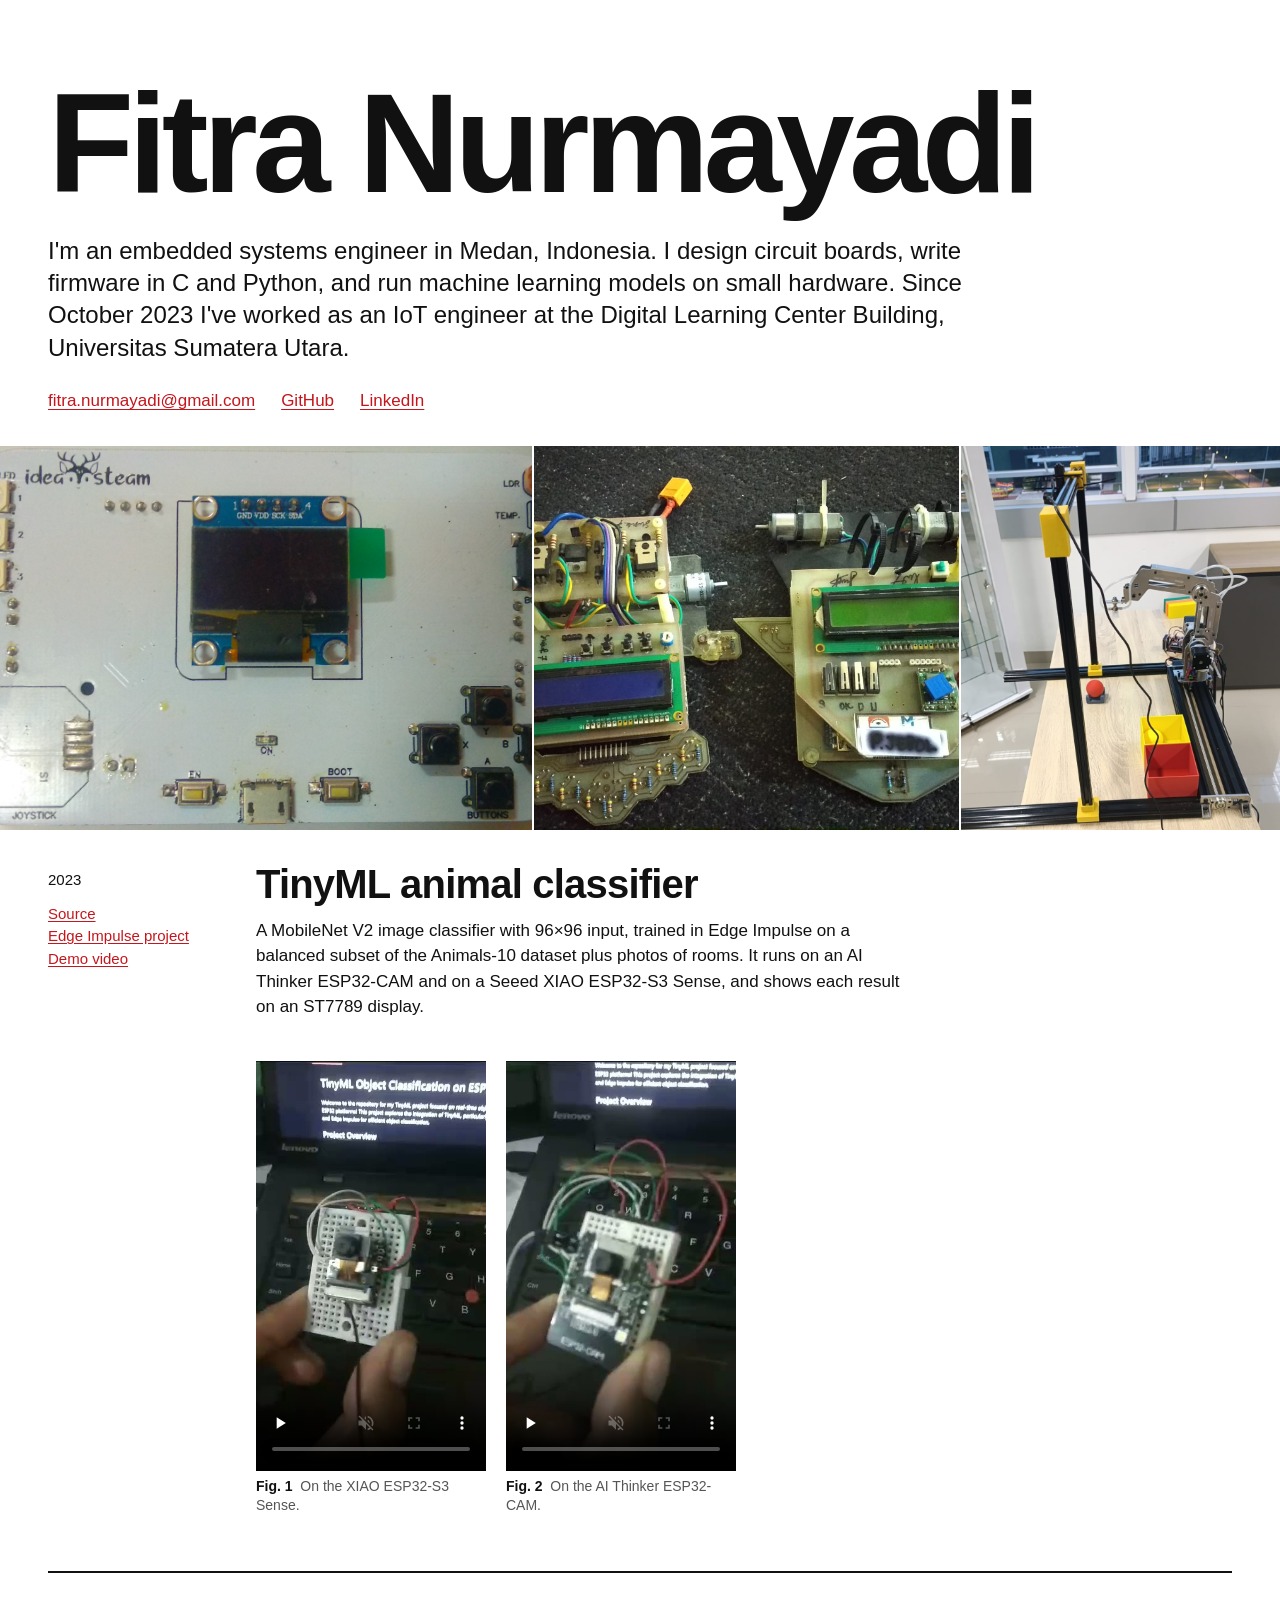
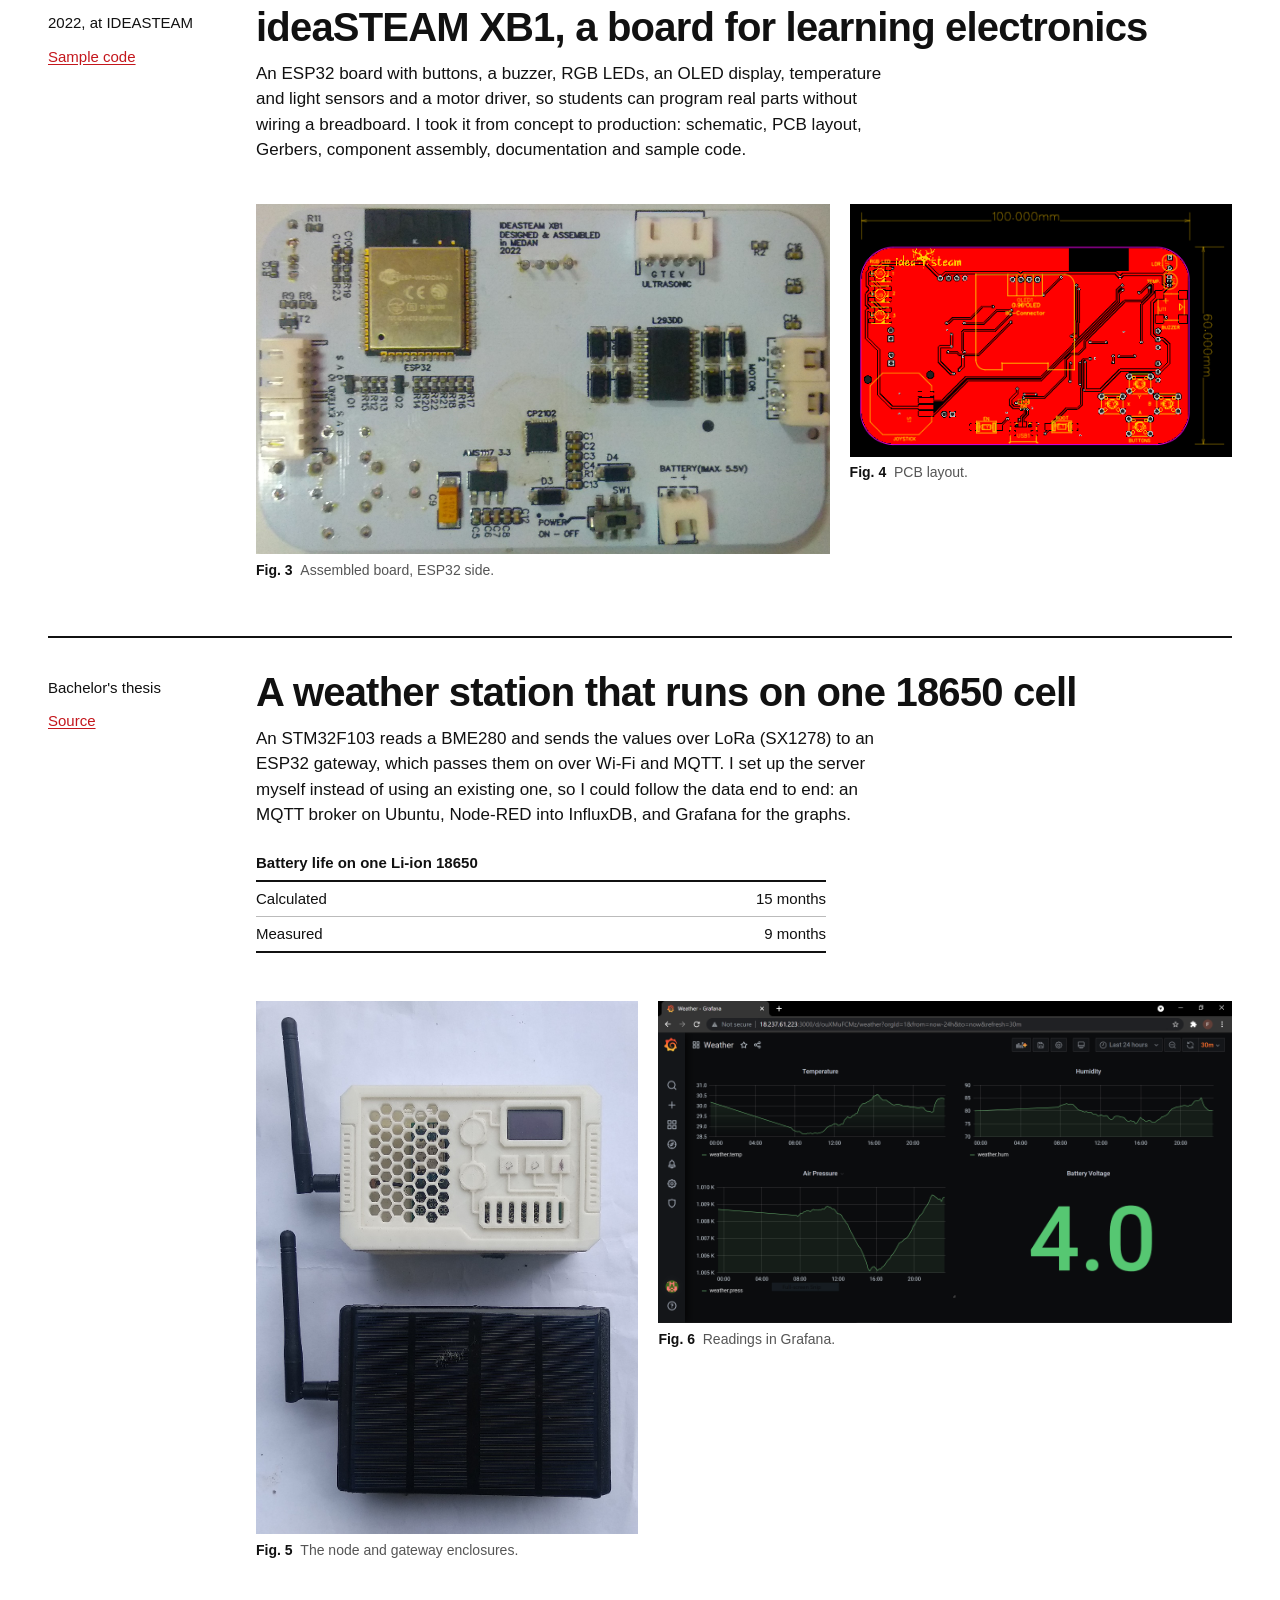
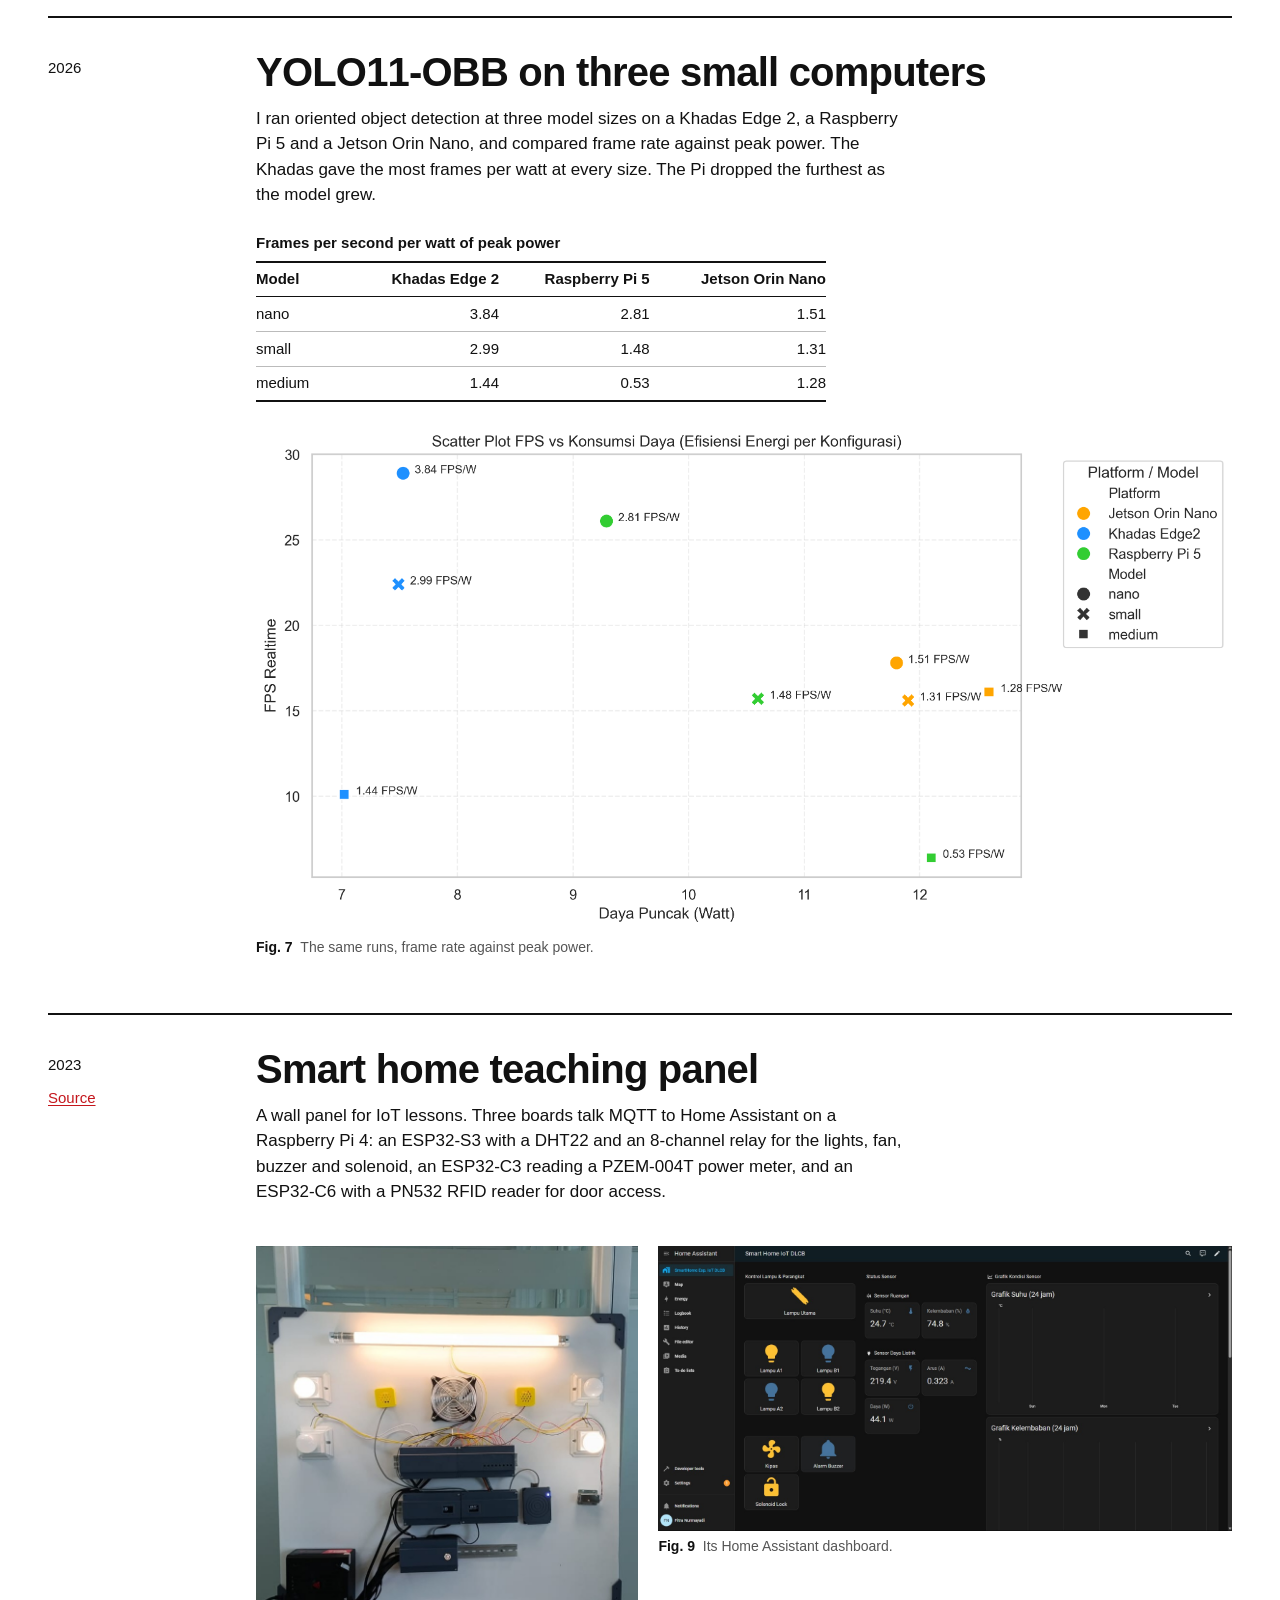
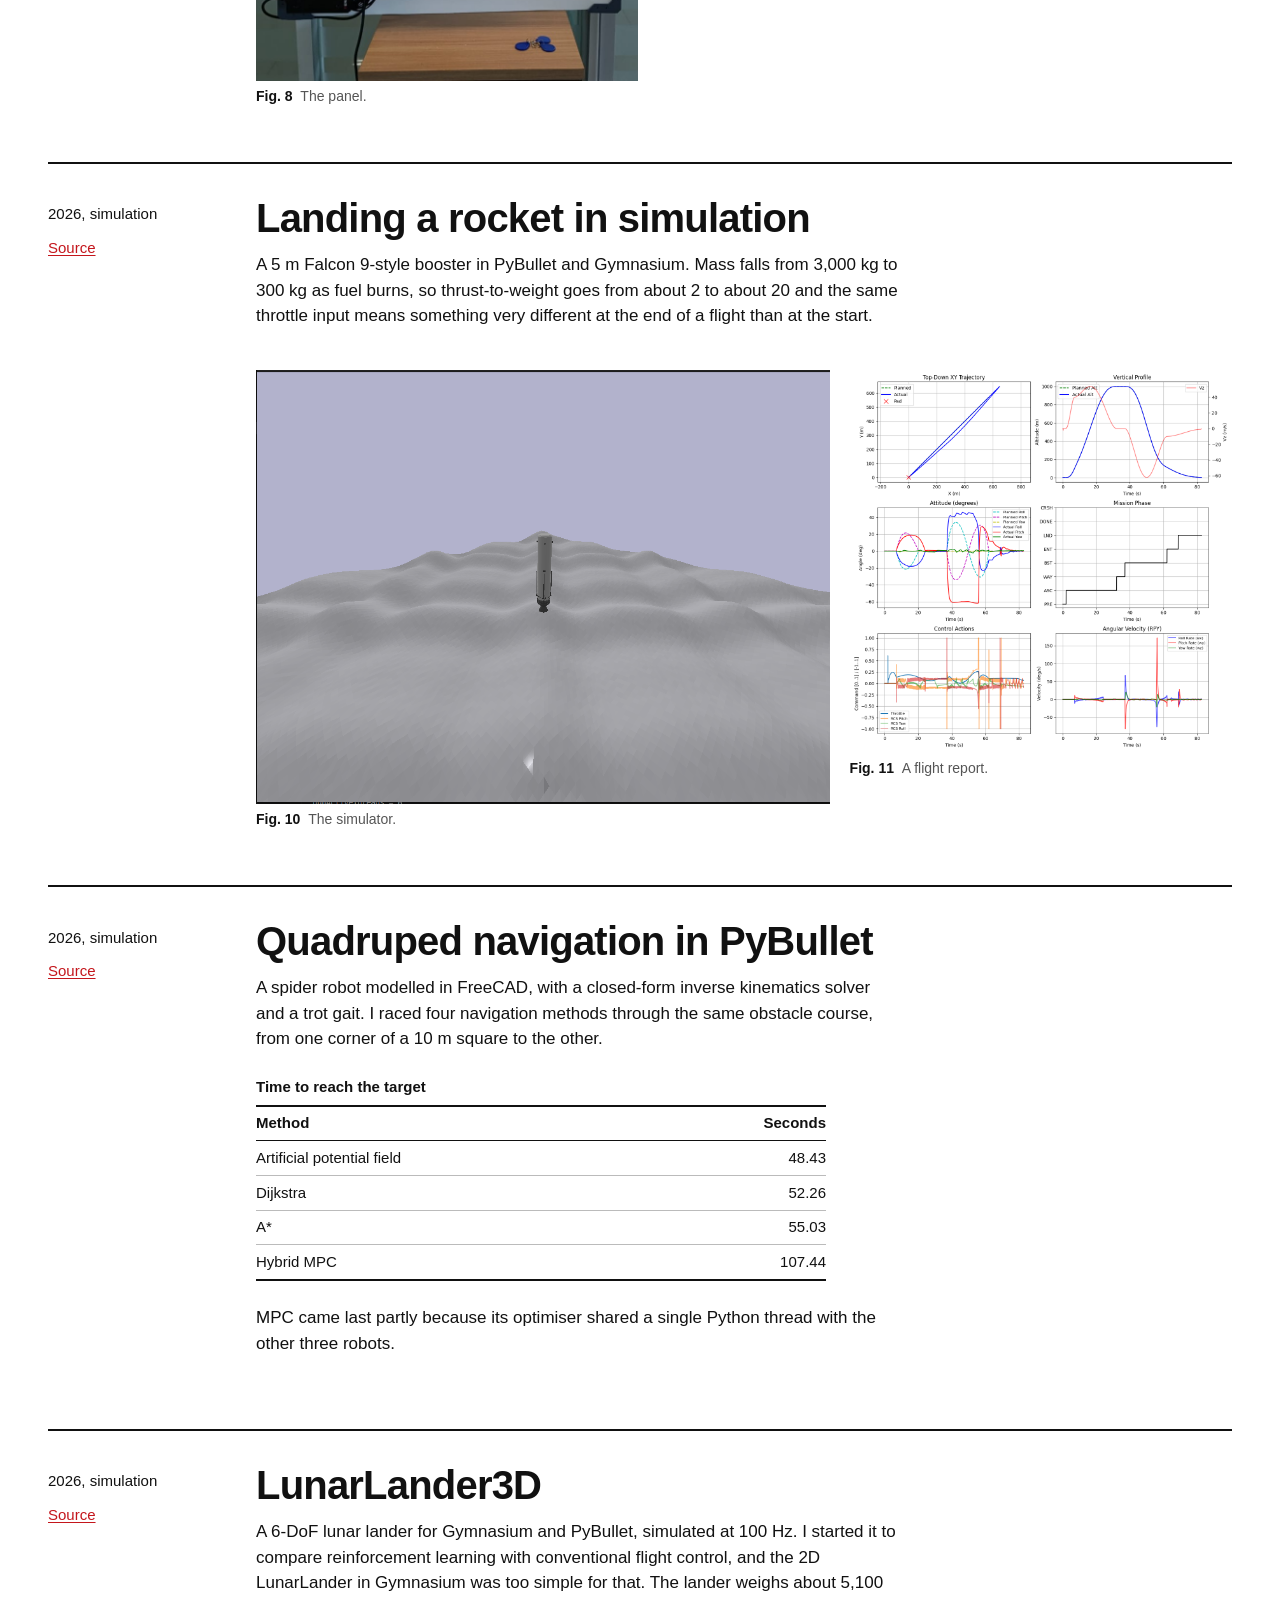
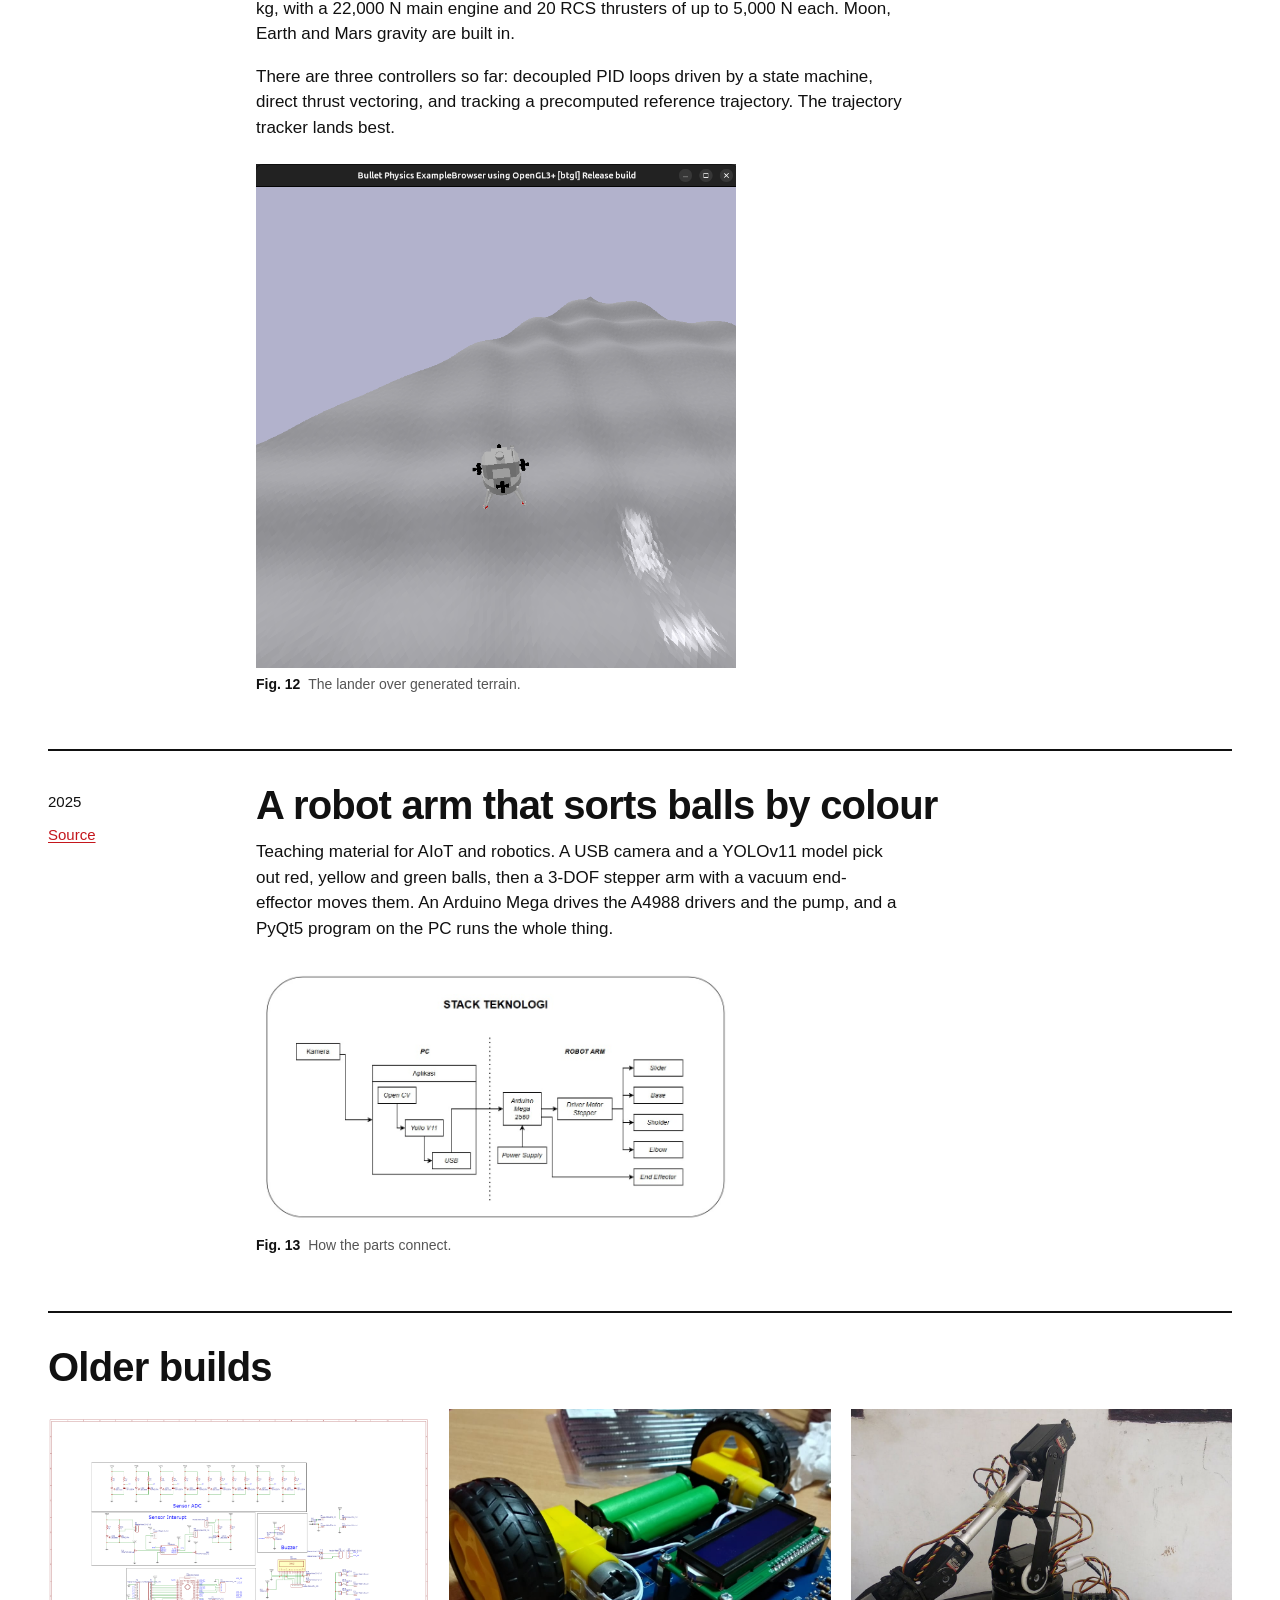
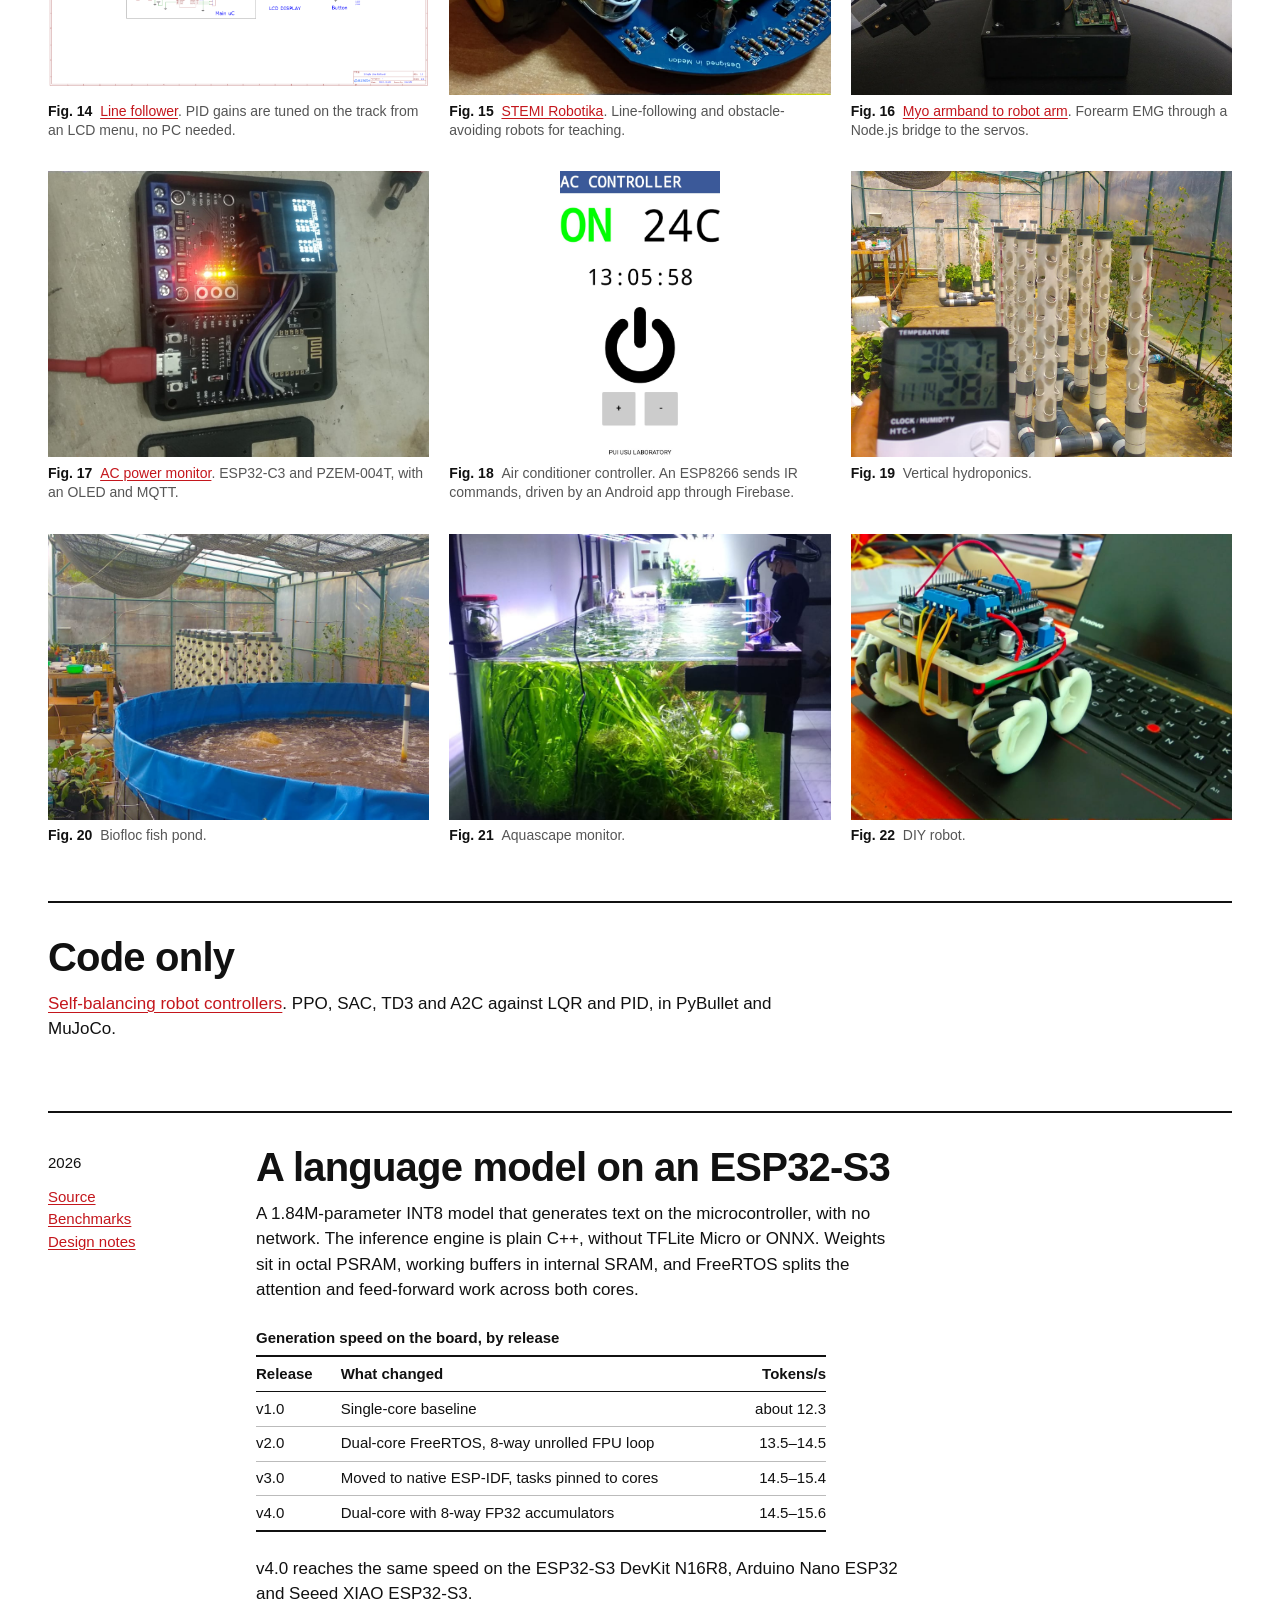
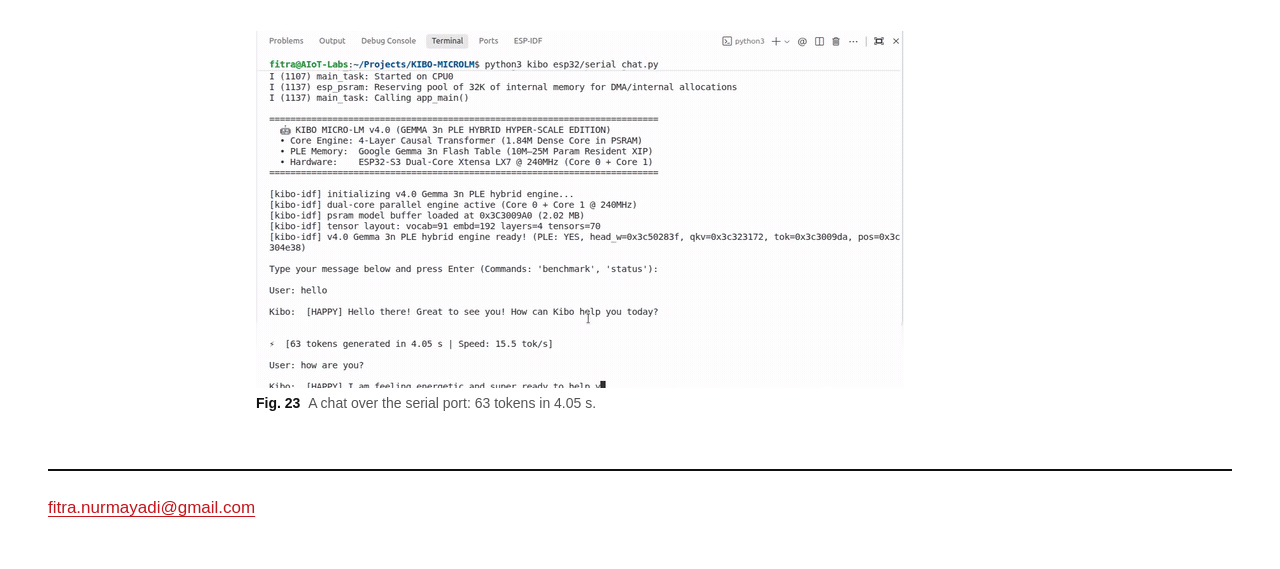
==== commit d5dfad89: "Reorder projects and give TinyML and LunarLander3D full entries Lead with the TinyML classifier, fol" ====
--- a/index.html
+++ b/index.html
@@ -26,6 +26,249 @@
 </div>
 
 <main>
+
+<article class="work" id="tinyml">
+  <div class="side">
+    <p>2023</p>
+    <p><a href="https://github.com/fitranurmayadi/Edge-Impulse-ESP32S3-Animals-10-with-ST7789">Source</a><br>
+    <a href="https://studio.edgeimpulse.com/studio/327359">Edge Impulse project</a><br>
+    <a href="https://youtube.com/shorts/LacXYa14CoM">Demo video</a></p>
+  </div>
+  <div class="body">
+    <h2>TinyML animal classifier</h2>
+    <p>A MobileNet V2 image classifier with 96×96 input, trained in Edge Impulse on a balanced subset of the Animals-10 dataset plus photos of rooms. It runs on an AI Thinker ESP32-CAM and on a Seeed XIAO ESP32-S3 Sense, and shows each result on an ST7789 display.</p>
+    <div class="pair even">
+      <figure>
+        <video controls muted playsinline preload="none" poster="assets/images/tinyml-xiao-esp32s3_poster.jpg" width="368" height="656">
+          <source src="assets/video/tinyml-xiao-esp32s3.mp4" type="video/mp4">
+        </video>
+        <figcaption>On the XIAO ESP32-S3 Sense.</figcaption>
+      </figure>
+      <figure>
+        <video controls muted playsinline preload="none" poster="assets/images/tinyml-esp32cam-ai-thinker_poster.jpg" width="368" height="656">
+          <source src="assets/video/tinyml-esp32cam-ai-thinker.mp4" type="video/mp4">
+        </video>
+        <figcaption>On the AI Thinker ESP32-CAM.</figcaption>
+      </figure>
+    </div>
+  </div>
+</article>
+
+<article class="work" id="xb1">
+  <div class="side">
+    <p>2022, at IDEASTEAM</p>
+    <p><a href="https://github.com/fitranurmayadi/ideasteam-test-code">Sample code</a></p>
+  </div>
+  <div class="body">
+    <h2>ideaSTEAM XB1, a board for learning electronics</h2>
+    <p>An ESP32 board with buttons, a buzzer, RGB LEDs, an OLED display, temperature and light sensors and a motor driver, so students can program real parts without wiring a breadboard. I took it from concept to production: schematic, PCB layout, Gerbers, component assembly, documentation and sample code.</p>
+    <div class="pair">
+      <figure>
+        <img src="assets/images/ideasteam_6.jpg" alt="Back of the assembled board showing the ESP32 module and motor driver" loading="lazy" width="2239" height="1368">
+        <figcaption>Assembled board, ESP32 side.</figcaption>
+      </figure>
+      <figure>
+        <img src="assets/images/ideasteam_5.png" alt="PCB layout of the board with red copper on black" loading="lazy" width="440" height="291">
+        <figcaption>PCB layout.</figcaption>
+      </figure>
+    </div>
+  </div>
+</article>
+
+<article class="work" id="weather">
+  <div class="side">
+    <p>Bachelor's thesis</p>
+    <p><a href="https://github.com/fitranurmayadi/weather-stations-lora-mqtt">Source</a></p>
+  </div>
+  <div class="body">
+    <h2>A weather station that runs on one 18650 cell</h2>
+    <p>An STM32F103 reads a BME280 and sends the values over LoRa (SX1278) to an ESP32 gateway, which passes them on over Wi-Fi and MQTT. I set up the server myself instead of using an existing one, so I could follow the data end to end: an MQTT broker on Ubuntu, Node-RED into InfluxDB, and Grafana for the graphs.</p>
+    <table>
+      <caption>Battery life on one Li-ion 18650</caption>
+      <tbody>
+        <tr><td>Calculated</td><td class="num">15 months</td></tr>
+        <tr><td>Measured</td><td class="num">9 months</td></tr>
+      </tbody>
+    </table>
+    <div class="pair portrait">
+      <figure>
+        <img src="assets/images/low-power-weather-parameters-monitoring-device_4.jpg" alt="Two 3D-printed enclosures with antennas, one white and one black" loading="lazy" width="961" height="1341">
+        <figcaption>The node and gateway enclosures.</figcaption>
+      </figure>
+      <figure>
+        <img src="assets/images/low-power-weather-parameters-monitoring-device_5.png" alt="Grafana dashboard with weather graphs" loading="lazy" width="2560" height="1440">
+        <figcaption>Readings in Grafana.</figcaption>
+      </figure>
+    </div>
+  </div>
+</article>
+
+<article class="work" id="obb">
+  <div class="side">
+    <p>2026</p>
+  </div>
+  <div class="body">
+    <h2>YOLO11-OBB on three small computers</h2>
+    <p>I ran oriented object detection at three model sizes on a Khadas Edge 2, a Raspberry Pi 5 and a Jetson Orin Nano, and compared frame rate against peak power. The Khadas gave the most frames per watt at every size. The Pi dropped the furthest as the model grew.</p>
+    <table>
+      <caption>Frames per second per watt of peak power</caption>
+      <thead><tr><th>Model</th><th class="num">Khadas Edge 2</th><th class="num">Raspberry Pi 5</th><th class="num">Jetson Orin Nano</th></tr></thead>
+      <tbody>
+        <tr><td>nano</td><td class="num">3.84</td><td class="num">2.81</td><td class="num">1.51</td></tr>
+        <tr><td>small</td><td class="num">2.99</td><td class="num">1.48</td><td class="num">1.31</td></tr>
+        <tr><td>medium</td><td class="num">1.44</td><td class="num">0.53</td><td class="num">1.28</td></tr>
+      </tbody>
+    </table>
+    <figure>
+      <img src="assets/images/obb_benchmark_energy.png" alt="Scatter plot of frame rate against peak power for each board and model size" loading="lazy" width="3199" height="1655">
+      <figcaption>The same runs, frame rate against peak power.</figcaption>
+    </figure>
+  </div>
+</article>
+
+<article class="work" id="panel">
+  <div class="side">
+    <p>2023</p>
+    <p><a href="https://github.com/fitranurmayadi/smarthome-iot-dlcb">Source</a></p>
+  </div>
+  <div class="body">
+    <h2>Smart home teaching panel</h2>
+    <p>A wall panel for IoT lessons. Three boards talk MQTT to Home Assistant on a Raspberry Pi 4: an ESP32-S3 with a DHT22 and an 8-channel relay for the lights, fan, buzzer and solenoid, an ESP32-C3 reading a PZEM-004T power meter, and an ESP32-C6 with a PN532 RFID reader for door access.</p>
+    <div class="pair portrait">
+      <figure>
+        <img src="assets/images/smarthome-iot-dlcb_1.jpeg" alt="Wall-mounted panel with lamps, fan and controller boards" loading="lazy" width="792" height="902">
+        <figcaption>The panel.</figcaption>
+      </figure>
+      <figure>
+        <img src="assets/images/smarthome-iot-dlcb_2.jpeg" alt="Home Assistant dashboard for the panel" loading="lazy" width="1600" height="796">
+        <figcaption>Its Home Assistant dashboard.</figcaption>
+      </figure>
+    </div>
+  </div>
+</article>
+
+<article class="work" id="rocket">
+  <div class="side">
+    <p>2026, simulation</p>
+    <p><a href="https://github.com/fitranurmayadi/RocketLander3D">Source</a></p>
+  </div>
+  <div class="body">
+    <h2>Landing a rocket in simulation</h2>
+    <p>A 5 m Falcon 9-style booster in PyBullet and Gymnasium. Mass falls from 3,000 kg to 300 kg as fuel burns, so thrust-to-weight goes from about 2 to about 20 and the same throttle input means something very different at the end of a flight than at the start.</p>
+    <div class="pair">
+      <figure>
+        <img src="assets/images/rocketlander3d_sim.png" alt="Rocket above terrain in the PyBullet window" loading="lazy" width="1025" height="776">
+        <figcaption>The simulator.</figcaption>
+      </figure>
+      <figure>
+        <img src="assets/images/rocketlander3d_report.png" alt="Flight report with plots of altitude, velocity and attitude" loading="lazy" width="1200" height="1200">
+        <figcaption>A flight report.</figcaption>
+      </figure>
+    </div>
+  </div>
+</article>
+
+<article class="work" id="spider">
+  <div class="side">
+    <p>2026, simulation</p>
+    <p><a href="https://github.com/fitranurmayadi/Quadrupped-Spider">Source</a></p>
+  </div>
+  <div class="body">
+    <h2>Quadruped navigation in PyBullet</h2>
+    <p>A spider robot modelled in FreeCAD, with a closed-form inverse kinematics solver and a trot gait. I raced four navigation methods through the same obstacle course, from one corner of a 10 m square to the other.</p>
+    <table>
+      <caption>Time to reach the target</caption>
+      <thead><tr><th>Method</th><th class="num">Seconds</th></tr></thead>
+      <tbody>
+        <tr><td>Artificial potential field</td><td class="num">48.43</td></tr>
+        <tr><td>Dijkstra</td><td class="num">52.26</td></tr>
+        <tr><td>A*</td><td class="num">55.03</td></tr>
+        <tr><td>Hybrid MPC</td><td class="num">107.44</td></tr>
+      </tbody>
+    </table>
+    <p>MPC came last partly because its optimiser shared a single Python thread with the other three robots.</p>
+  </div>
+</article>
+
+<article class="work" id="lunar">
+  <div class="side">
+    <p>2026, simulation</p>
+    <p><a href="https://github.com/fitranurmayadi/LunarLander3D">Source</a></p>
+  </div>
+  <div class="body">
+    <h2>LunarLander3D</h2>
+    <p>A 6-DoF lunar lander for Gymnasium and PyBullet, simulated at 100 Hz. I started it to compare reinforcement learning with conventional flight control, and the 2D LunarLander in Gymnasium was too simple for that. The lander weighs about 5,100 kg, with a 22,000 N main engine and 20 RCS thrusters of up to 5,000 N each. Moon, Earth and Mars gravity are built in.</p>
+    <p>There are three controllers so far: decoupled PID loops driven by a state machine, direct thrust vectoring, and tracking a precomputed reference trajectory. The trajectory tracker lands best.</p>
+    <figure class="narrow">
+      <img src="assets/images/lunarlander3d_sim.png" alt="Lunar lander descending over grey procedurally generated terrain" loading="lazy" width="798" height="838">
+      <figcaption>The lander over generated terrain.</figcaption>
+    </figure>
+  </div>
+</article>
+
+<article class="work" id="arm">
+  <div class="side">
+    <p>2025</p>
+    <p><a href="https://github.com/fitranurmayadi/robotic_arm_yolo_pick_n_place">Source</a></p>
+  </div>
+  <div class="body">
+    <h2>A robot arm that sorts balls by colour</h2>
+    <p>Teaching material for AIoT and robotics. A USB camera and a YOLOv11 model pick out red, yellow and green balls, then a 3-DOF stepper arm with a vacuum end-effector moves them. An Arduino Mega drives the A4988 drivers and the pump, and a PyQt5 program on the PC runs the whole thing.</p>
+    <figure class="narrow">
+      <img src="assets/images/robotic_arm_1.jpeg" alt="Block diagram of the arm's hardware and software" loading="lazy" width="1058" height="583">
+      <figcaption>How the parts connect.</figcaption>
+    </figure>
+  </div>
+</article>
+
+<section class="older">
+  <h2>Older builds</h2>
+  <div class="grid">
+    <figure>
+      <a href="https://github.com/fitranurmayadi/line-follower"><img class="whole" src="assets/images/line-follower_1.png" alt="Line follower schematic" loading="lazy" width="2341" height="1652"></a>
+      <figcaption><a href="https://github.com/fitranurmayadi/line-follower">Line follower</a>. PID gains are tuned on the track from an LCD menu, no PC needed.</figcaption>
+    </figure>
+    <figure>
+      <a href="https://github.com/fitranurmayadi/stemi-robotika"><img src="assets/images/stemi-robotika_9.jpeg" alt="Round blue robot with LCD and yellow wheels" loading="lazy" width="1600" height="900"></a>
+      <figcaption><a href="https://github.com/fitranurmayadi/stemi-robotika">STEMI Robotika</a>. Line-following and obstacle-avoiding robots for teaching.</figcaption>
+    </figure>
+    <figure>
+      <a href="https://github.com/fitranurmayadi/muse-myo-arduino-js"><img src="assets/images/myo-to-arm-robot_3.jpeg" alt="Small robot arm on a round table" loading="lazy" width="1600" height="900"></a>
+      <figcaption><a href="https://github.com/fitranurmayadi/muse-myo-arduino-js">Myo armband to robot arm</a>. Forearm EMG through a Node.js bridge to the servos.</figcaption>
+    </figure>
+    <figure>
+      <a href="https://github.com/fitranurmayadi/ESP32C3-PowerMonitoring"><img src="assets/images/power-monitoring_2.jpeg" alt="Power monitor board with display lit" loading="lazy" width="1600" height="900"></a>
+      <figcaption><a href="https://github.com/fitranurmayadi/ESP32C3-PowerMonitoring">AC power monitor</a>. ESP32-C3 and PZEM-004T, with an OLED and MQTT.</figcaption>
+    </figure>
+    <figure>
+      <img class="whole" src="assets/images/esp01-ir-air-conditioner_3.jpeg" alt="Phone app screen for the air conditioner controller" loading="lazy" width="899" height="1599">
+      <figcaption>Air conditioner controller. An ESP8266 sends IR commands, driven by an Android app through Firebase.</figcaption>
+    </figure>
+    <figure>
+      <img src="assets/images/vertical-hidroponic_1.jpeg" alt="Vertical hydroponic towers with a temperature display in front" loading="lazy" width="1600" height="900">
+      <figcaption>Vertical hydroponics.</figcaption>
+    </figure>
+    <figure>
+      <img src="assets/images/biofloc-fish-pond_1.jpeg" alt="Round biofloc fish pond under a greenhouse roof" loading="lazy" width="900" height="1600">
+      <figcaption>Biofloc fish pond.</figcaption>
+    </figure>
+    <figure>
+      <img src="assets/images/aquascape-monitoring_1.jpeg" alt="Planted aquarium with a monitor mounted above it" loading="lazy" width="900" height="1600">
+      <figcaption>Aquascape monitor.</figcaption>
+    </figure>
+    <figure>
+      <img src="assets/images/diy-robot_3.jpeg" alt="Small four-wheeled robot with white wheels on a laptop" loading="lazy" width="1280" height="720">
+      <figcaption>DIY robot.</figcaption>
+    </figure>
+  </div>
+</section>
+
+<section class="code">
+  <h2>Code only</h2>
+  <ul>
+    <li><a href="https://github.com/fitranurmayadi/twsbr-rl">Self-balancing robot controllers</a>. PPO, SAC, TD3 and A2C against LQR and PID, in PyBullet and MuJoCo.</li>
+  </ul>
+</section>
 
 <article class="work" id="microlm">
   <div class="side">
@@ -55,208 +298,6 @@
   </div>
 </article>
 
-<article class="work" id="weather">
-  <div class="side">
-    <p>Bachelor's thesis</p>
-    <p><a href="https://github.com/fitranurmayadi/weather-stations-lora-mqtt">Source</a></p>
-  </div>
-  <div class="body">
-    <h2>A weather station that runs on one 18650 cell</h2>
-    <p>An STM32F103 reads a BME280 and sends the values over LoRa (SX1278) to an ESP32 gateway, which passes them on over Wi-Fi and MQTT. I set up the server myself instead of using an existing one, so I could follow the data end to end: an MQTT broker on Ubuntu, Node-RED into InfluxDB, and Grafana for the graphs.</p>
-    <table>
-      <caption>Battery life on one Li-ion 18650</caption>
-      <tbody>
-        <tr><td>Calculated</td><td class="num">15 months</td></tr>
-        <tr><td>Measured</td><td class="num">9 months</td></tr>
-      </tbody>
-    </table>
-    <div class="pair portrait">
-      <figure>
-        <img src="assets/images/low-power-weather-parameters-monitoring-device_4.jpg" alt="Two 3D-printed enclosures with antennas, one white and one black" loading="lazy" width="961" height="1341">
-        <figcaption>The node and gateway enclosures.</figcaption>
-      </figure>
-      <figure>
-        <img src="assets/images/low-power-weather-parameters-monitoring-device_5.png" alt="Grafana dashboard with weather graphs" loading="lazy" width="2560" height="1440">
-        <figcaption>Readings in Grafana.</figcaption>
-      </figure>
-    </div>
-  </div>
-</article>
-
-<article class="work" id="obb">
-  <div class="side">
-    <p>2026</p>
-  </div>
-  <div class="body">
-    <h2>YOLO11-OBB on three small computers</h2>
-    <p>I ran oriented object detection at three model sizes on a Khadas Edge 2, a Raspberry Pi 5 and a Jetson Orin Nano, and compared frame rate against peak power. The Khadas gave the most frames per watt at every size. The Pi dropped the furthest as the model grew.</p>
-    <table>
-      <caption>Frames per second per watt of peak power</caption>
-      <thead><tr><th>Model</th><th class="num">Khadas Edge 2</th><th class="num">Raspberry Pi 5</th><th class="num">Jetson Orin Nano</th></tr></thead>
-      <tbody>
-        <tr><td>nano</td><td class="num">3.84</td><td class="num">2.81</td><td class="num">1.51</td></tr>
-        <tr><td>small</td><td class="num">2.99</td><td class="num">1.48</td><td class="num">1.31</td></tr>
-        <tr><td>medium</td><td class="num">1.44</td><td class="num">0.53</td><td class="num">1.28</td></tr>
-      </tbody>
-    </table>
-    <figure>
-      <img src="assets/images/obb_benchmark_energy.png" alt="Scatter plot of frame rate against peak power for each board and model size" loading="lazy" width="3199" height="1655">
-      <figcaption>The same runs, frame rate against peak power.</figcaption>
-    </figure>
-  </div>
-</article>
-
-<article class="work" id="xb1">
-  <div class="side">
-    <p>2022, at IDEASTEAM</p>
-    <p><a href="https://github.com/fitranurmayadi/ideasteam-test-code">Sample code</a></p>
-  </div>
-  <div class="body">
-    <h2>ideaSTEAM XB1, a board for learning electronics</h2>
-    <p>An ESP32 board with buttons, a buzzer, RGB LEDs, an OLED display, temperature and light sensors and a motor driver, so students can program real parts without wiring a breadboard. I took it from concept to production: schematic, PCB layout, Gerbers, component assembly, documentation and sample code.</p>
-    <div class="pair">
-      <figure>
-        <img src="assets/images/ideasteam_6.jpg" alt="Back of the assembled board showing the ESP32 module and motor driver" loading="lazy" width="2239" height="1368">
-        <figcaption>Assembled board, ESP32 side.</figcaption>
-      </figure>
-      <figure>
-        <img src="assets/images/ideasteam_5.png" alt="PCB layout of the board with red copper on black" loading="lazy" width="440" height="291">
-        <figcaption>PCB layout.</figcaption>
-      </figure>
-    </div>
-  </div>
-</article>
-
-<article class="work" id="arm">
-  <div class="side">
-    <p>2025</p>
-    <p><a href="https://github.com/fitranurmayadi/robotic_arm_yolo_pick_n_place">Source</a></p>
-  </div>
-  <div class="body">
-    <h2>A robot arm that sorts balls by colour</h2>
-    <p>Teaching material for AIoT and robotics. A USB camera and a YOLOv11 model pick out red, yellow and green balls, then a 3-DOF stepper arm with a vacuum end-effector moves them. An Arduino Mega drives the A4988 drivers and the pump, and a PyQt5 program on the PC runs the whole thing.</p>
-    <figure class="narrow">
-      <img src="assets/images/robotic_arm_1.jpeg" alt="Block diagram of the arm's hardware and software" loading="lazy" width="1058" height="583">
-      <figcaption>How the parts connect.</figcaption>
-    </figure>
-  </div>
-</article>
-
-<article class="work" id="panel">
-  <div class="side">
-    <p>2023</p>
-    <p><a href="https://github.com/fitranurmayadi/smarthome-iot-dlcb">Source</a></p>
-  </div>
-  <div class="body">
-    <h2>Smart home teaching panel</h2>
-    <p>A wall panel for IoT lessons. Three boards talk MQTT to Home Assistant on a Raspberry Pi 4: an ESP32-S3 with a DHT22 and an 8-channel relay for the lights, fan, buzzer and solenoid, an ESP32-C3 reading a PZEM-004T power meter, and an ESP32-C6 with a PN532 RFID reader for door access.</p>
-    <div class="pair portrait">
-      <figure>
-        <img src="assets/images/smarthome-iot-dlcb_1.jpeg" alt="Wall-mounted panel with lamps, fan and controller boards" loading="lazy" width="792" height="902">
-        <figcaption>The panel.</figcaption>
-      </figure>
-      <figure>
-        <img src="assets/images/smarthome-iot-dlcb_2.jpeg" alt="Home Assistant dashboard for the panel" loading="lazy" width="1600" height="796">
-        <figcaption>Its Home Assistant dashboard.</figcaption>
-      </figure>
-    </div>
-  </div>
-</article>
-
-<article class="work" id="spider">
-  <div class="side">
-    <p>2026, simulation</p>
-    <p><a href="https://github.com/fitranurmayadi/Quadrupped-Spider">Source</a></p>
-  </div>
-  <div class="body">
-    <h2>Quadruped navigation in PyBullet</h2>
-    <p>A spider robot modelled in FreeCAD, with a closed-form inverse kinematics solver and a trot gait. I raced four navigation methods through the same obstacle course, from one corner of a 10 m square to the other.</p>
-    <table>
-      <caption>Time to reach the target</caption>
-      <thead><tr><th>Method</th><th class="num">Seconds</th></tr></thead>
-      <tbody>
-        <tr><td>Artificial potential field</td><td class="num">48.43</td></tr>
-        <tr><td>Dijkstra</td><td class="num">52.26</td></tr>
-        <tr><td>A*</td><td class="num">55.03</td></tr>
-        <tr><td>Hybrid MPC</td><td class="num">107.44</td></tr>
-      </tbody>
-    </table>
-    <p>MPC came last partly because its optimiser shared a single Python thread with the other three robots.</p>
-  </div>
-</article>
-
-<article class="work" id="rocket">
-  <div class="side">
-    <p>2026, simulation</p>
-    <p><a href="https://github.com/fitranurmayadi/RocketLander3D">Source</a></p>
-  </div>
-  <div class="body">
-    <h2>Landing a rocket in simulation</h2>
-    <p>A 5 m Falcon 9-style booster in PyBullet and Gymnasium. Mass falls from 3,000 kg to 300 kg as fuel burns, so thrust-to-weight goes from about 2 to about 20 and the same throttle input means something very different at the end of a flight than at the start.</p>
-    <div class="pair">
-      <figure>
-        <img src="assets/images/rocketlander3d_sim.png" alt="Rocket above terrain in the PyBullet window" loading="lazy" width="1025" height="776">
-        <figcaption>The simulator.</figcaption>
-      </figure>
-      <figure>
-        <img src="assets/images/rocketlander3d_report.png" alt="Flight report with plots of altitude, velocity and attitude" loading="lazy" width="1200" height="1200">
-        <figcaption>A flight report.</figcaption>
-      </figure>
-    </div>
-  </div>
-</article>
-
-<section class="older">
-  <h2>Older builds</h2>
-  <div class="grid">
-    <figure>
-      <a href="https://github.com/fitranurmayadi/line-follower"><img class="whole" src="assets/images/line-follower_1.png" alt="Line follower schematic" loading="lazy" width="2341" height="1652"></a>
-      <figcaption><a href="https://github.com/fitranurmayadi/line-follower">Line follower</a>. PID gains are tuned on the track from an LCD menu, no PC needed.</figcaption>
-    </figure>
-    <figure>
-      <a href="https://github.com/fitranurmayadi/stemi-robotika"><img src="assets/images/stemi-robotika_9.jpeg" alt="Round blue robot with LCD and yellow wheels" loading="lazy" width="1600" height="900"></a>
-      <figcaption><a href="https://github.com/fitranurmayadi/stemi-robotika">STEMI Robotika</a>. Line-following and obstacle-avoiding robots for teaching.</figcaption>
-    </figure>
-    <figure>
-      <a href="https://github.com/fitranurmayadi/muse-myo-arduino-js"><img src="assets/images/myo-to-arm-robot_3.jpeg" alt="Small robot arm on a round table" loading="lazy" width="1600" height="900"></a>
-      <figcaption><a href="https://github.com/fitranurmayadi/muse-myo-arduino-js">Myo armband to robot arm</a>. Forearm EMG through a Node.js bridge to the servos.</figcaption>
-    </figure>
-    <figure>
-      <a href="https://github.com/fitranurmayadi/ESP32C3-PowerMonitoring"><img src="assets/images/power-monitoring_2.jpeg" alt="Power monitor board with display lit" loading="lazy" width="1600" height="900"></a>
-      <figcaption><a href="https://github.com/fitranurmayadi/ESP32C3-PowerMonitoring">AC power monitor</a>. ESP32-C3 and PZEM-004T, with an OLED and MQTT.</figcaption>
-    </figure>
-    <figure>
-      <img class="whole" src="assets/images/esp01-ir-air-conditioner_3.jpeg" alt="Phone app screen for the air conditioner controller" loading="lazy" width="899" height="1599">
-      <figcaption>Air conditioner controller. An ESP8266 sends IR commands, driven by an Android app through Firebase.</figcaption>
-    </figure>
-    <figure>
-      <img src="assets/images/vertical-hidroponic_1.jpeg" alt="Vertical hydroponic towers with a temperature display in front" loading="lazy" width="1600" height="900">
-      <figcaption>Vertical hydroponics.</figcaption>
-    </figure>
-    <figure>
-      <img src="assets/images/biofloc-fish-pond_1.jpeg" alt="Round biofloc fish pond under a greenhouse roof" loading="lazy" width="900" height="1600">
-      <figcaption>Biofloc fish pond.</figcaption>
-    </figure>
-    <figure>
-      <img src="assets/images/aquascape-monitoring_1.jpeg" alt="Planted aquarium with a monitor mounted above it" loading="lazy" width="900" height="1600">
-      <figcaption>Aquascape monitor.</figcaption>
-    </figure>
-    <figure>
-      <img src="assets/images/diy-robot_3.jpeg" alt="Small four-wheeled robot with white wheels on a laptop" loading="lazy" width="1280" height="720">
-      <figcaption>DIY robot.</figcaption>
-    </figure>
-  </div>
-</section>
-
-<section class="code">
-  <h2>Code only</h2>
-  <ul>
-    <li><a href="https://github.com/fitranurmayadi/Edge-Impulse-ESP32S3-Animals-10-with-ST7789">TinyML animal classifier</a>. MobileNet V2 at 96×96 on ESP32-CAM and XIAO ESP32-S3, trained in Edge Impulse. <a href="https://youtube.com/shorts/LacXYa14CoM">Demo video</a>.</li>
-    <li><a href="https://github.com/fitranurmayadi/twsbr-rl">Self-balancing robot controllers</a>. PPO, SAC, TD3 and A2C against LQR and PID, in PyBullet and MuJoCo.</li>
-    <li><a href="https://github.com/fitranurmayadi/LunarLander3D">LunarLander3D</a>. A 3D lander environment for Gymnasium, simulated at 100 Hz.</li>
-  </ul>
-</section>
-
 </main>
 
 <footer>
--- a/style.css
+++ b/style.css
@@ -25,7 +25,7 @@
 a:hover { color: var(--ink); }
 a:focus-visible { outline: 2px solid var(--mark); outline-offset: 2px; }
 
-img { display: block; max-width: 100%; height: auto; }
+img, video { display: block; max-width: 100%; height: auto; }
 
 p { margin: 0 0 1em; }
 
@@ -145,6 +145,9 @@
 
 /* For a portrait photo beside a landscape one */
 .pair.portrait { grid-template-columns: 2fr 3fr; }
+
+/* Two phone videos side by side */
+.pair.even { grid-template-columns: 1fr 1fr; max-width: 30rem; }
 
 /* Older work and the code list */
 .older, .code {
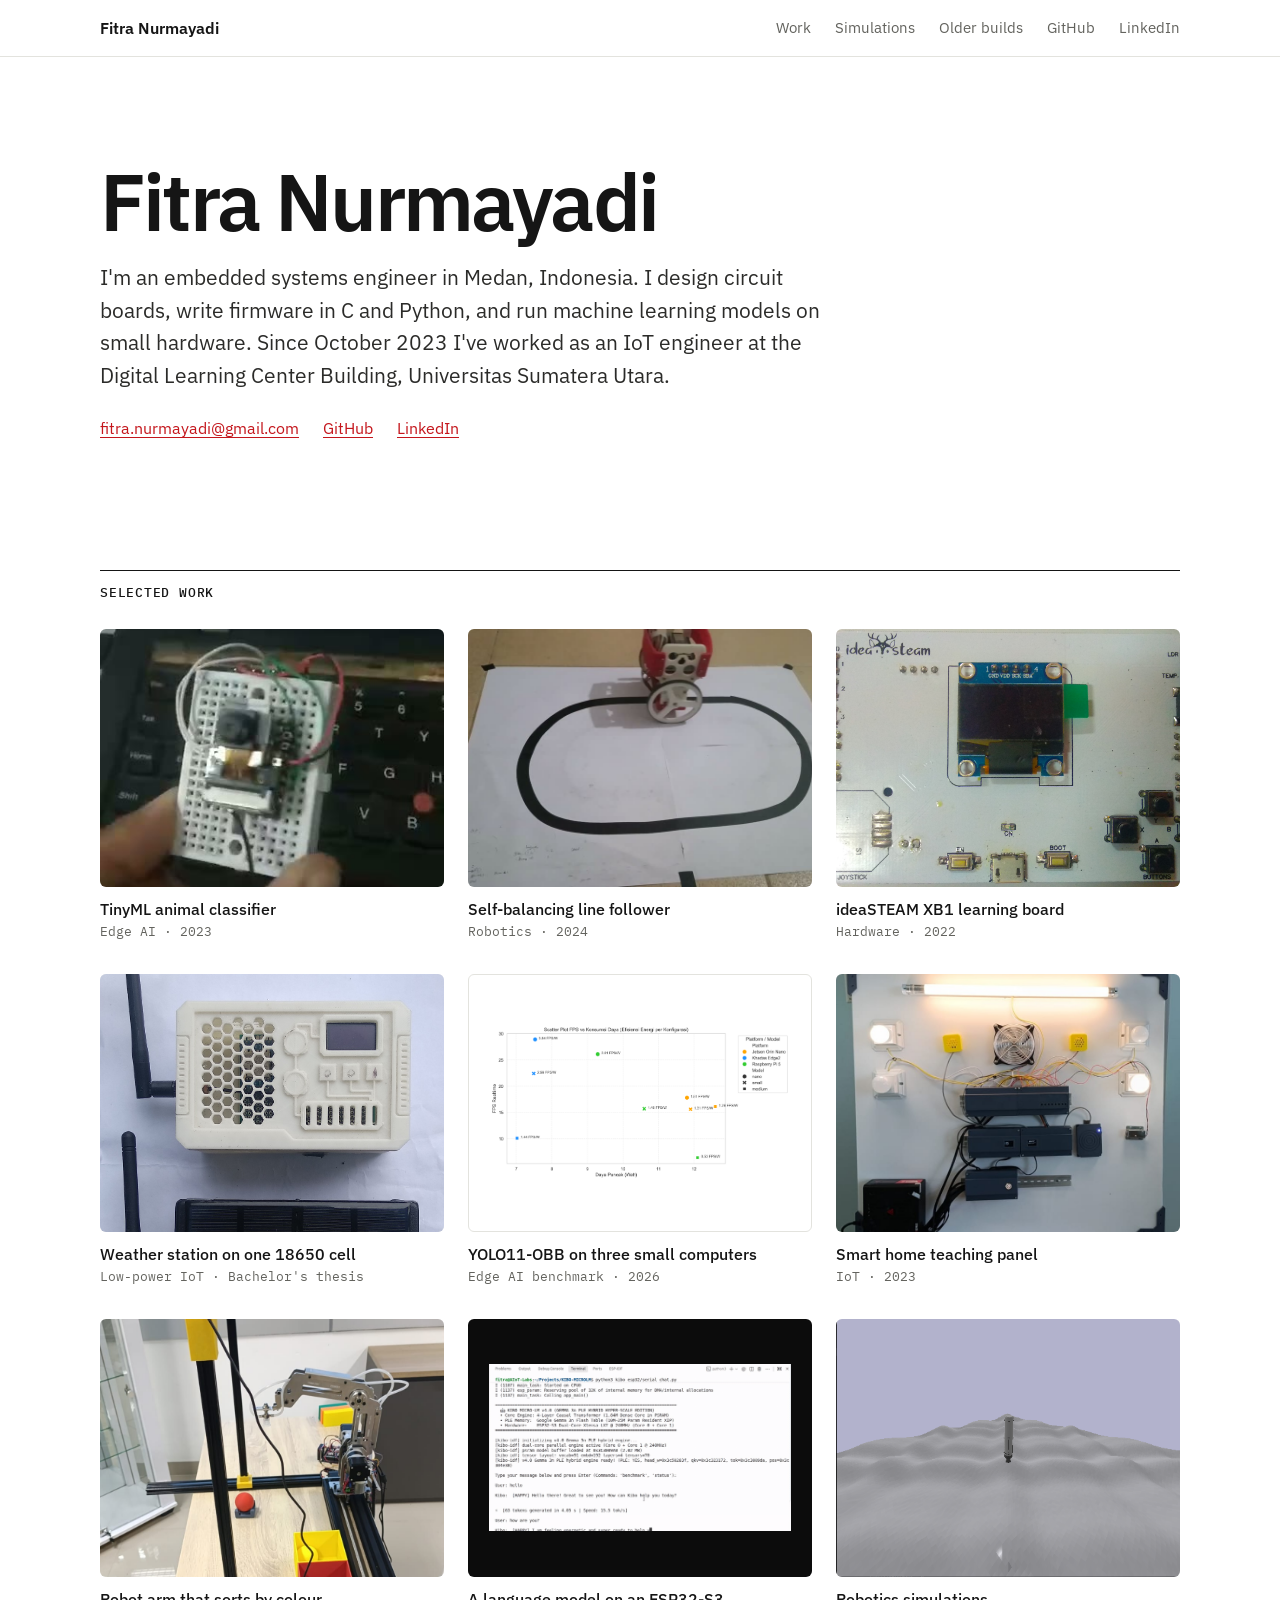
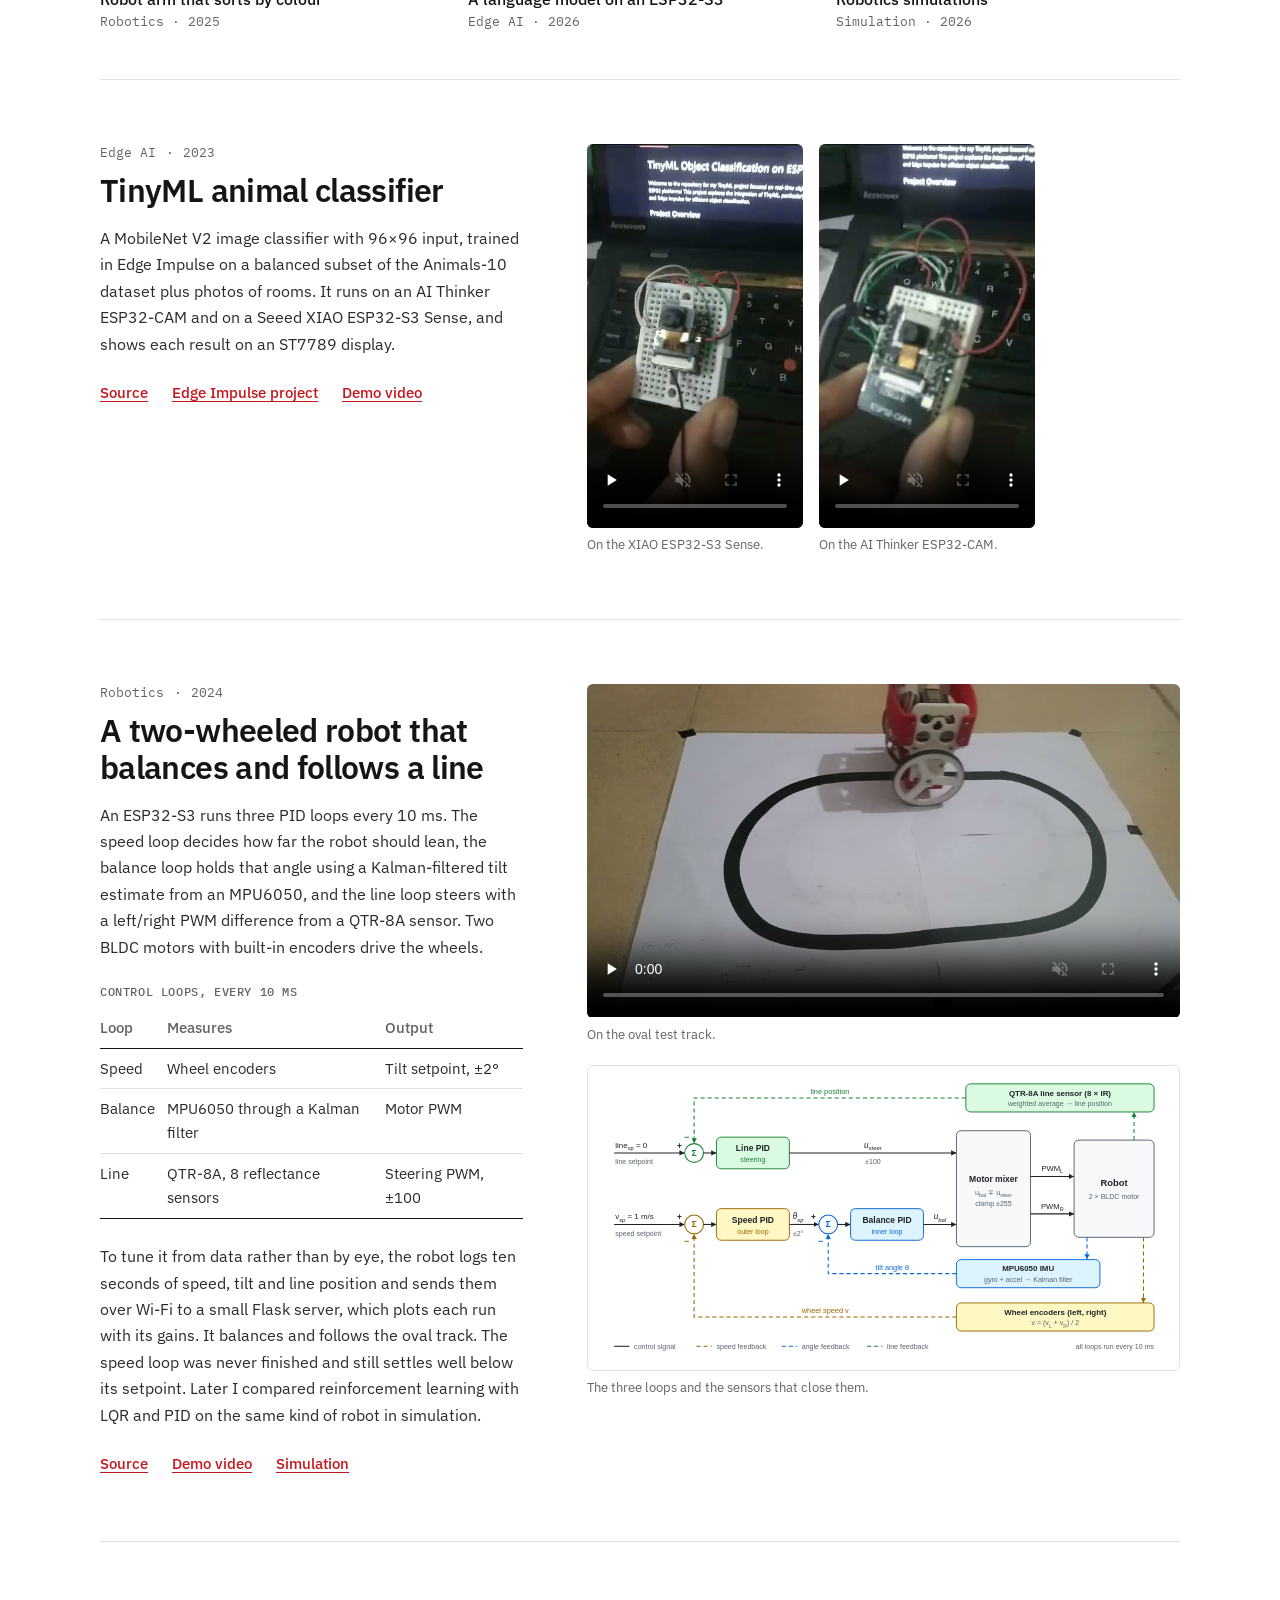
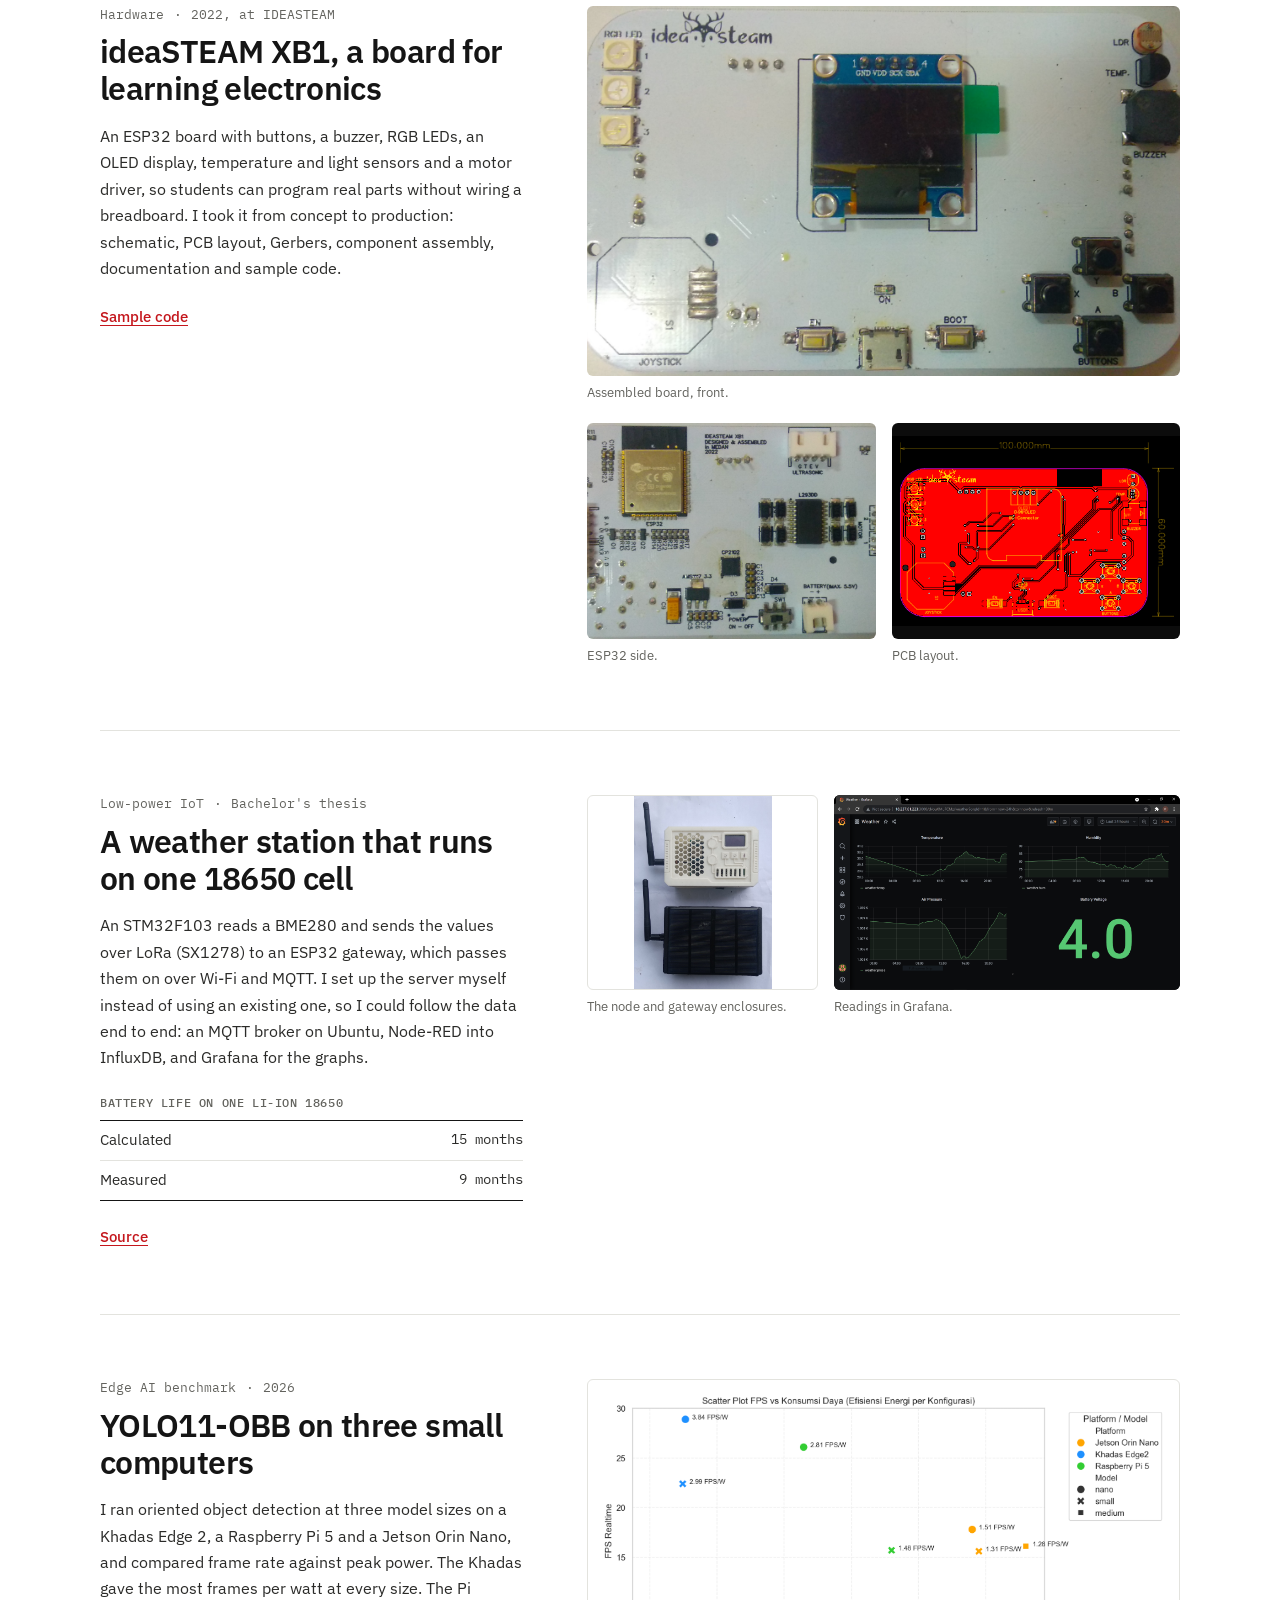
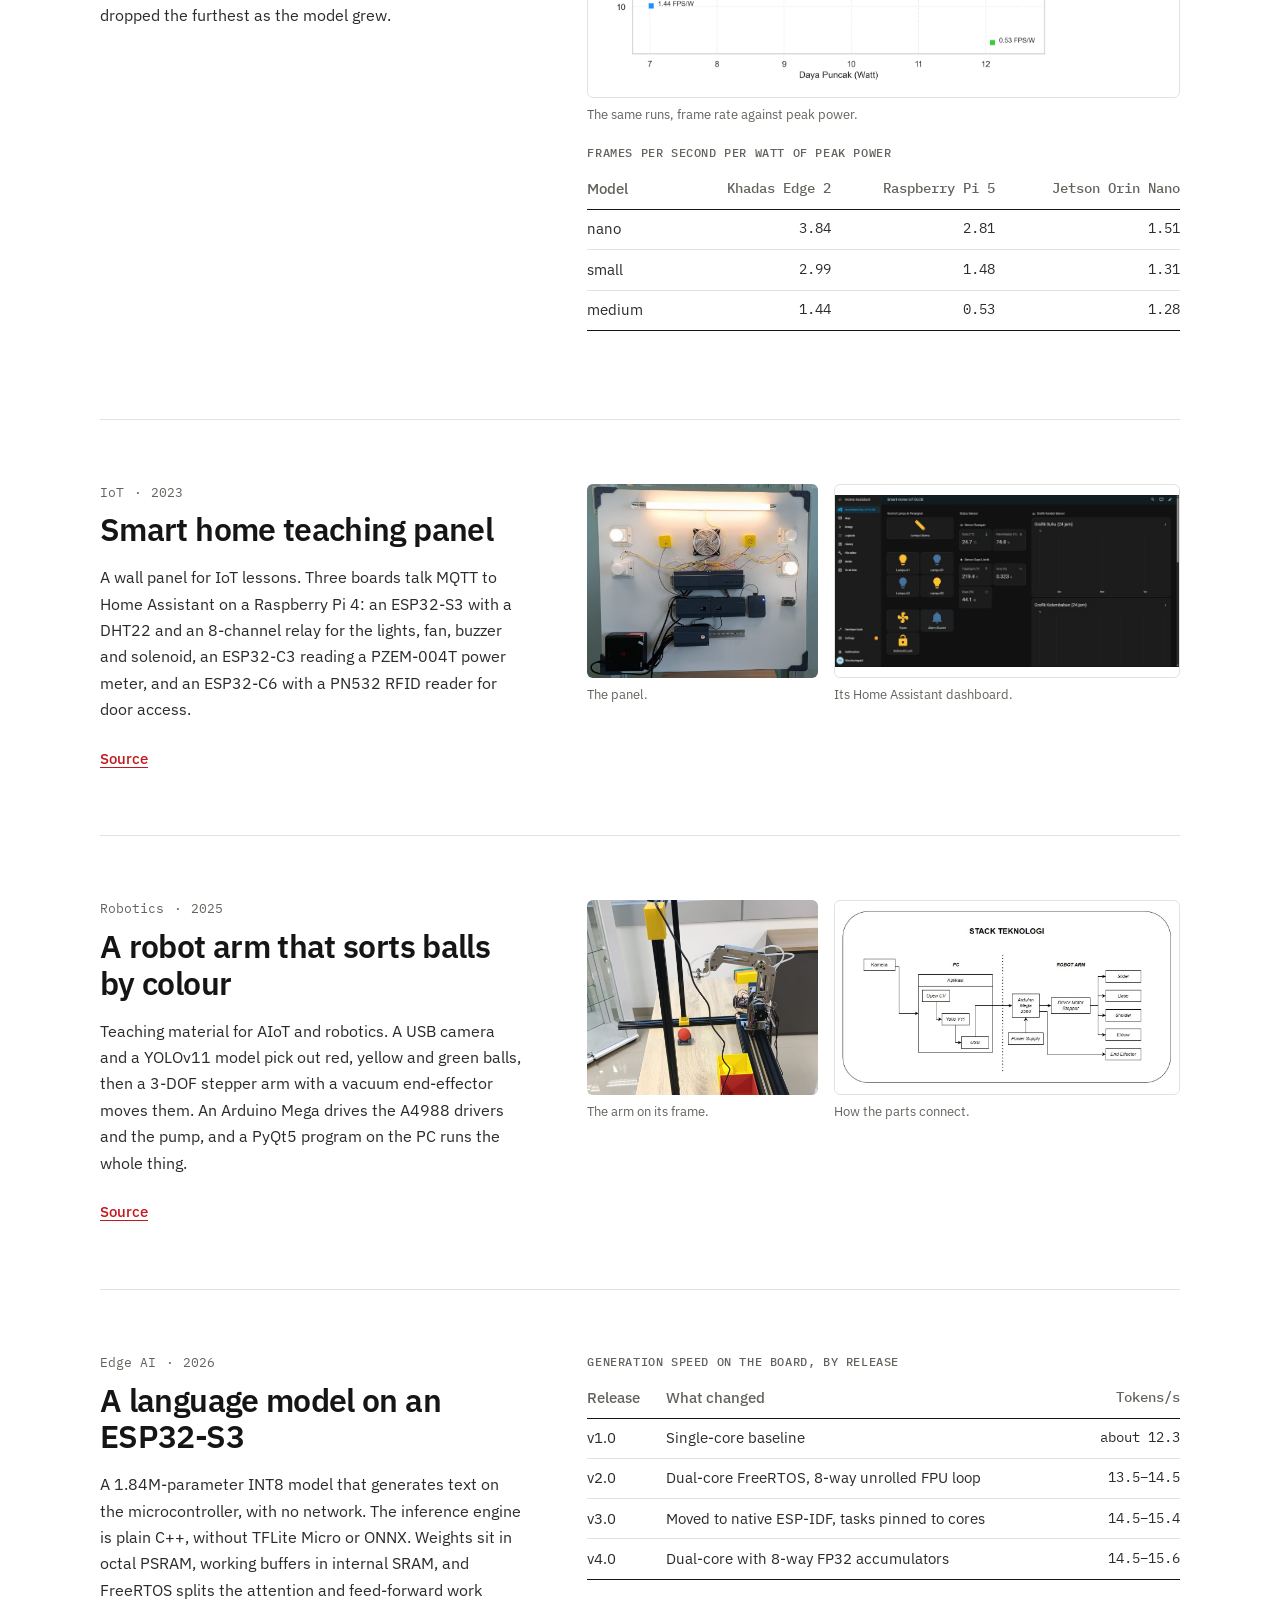
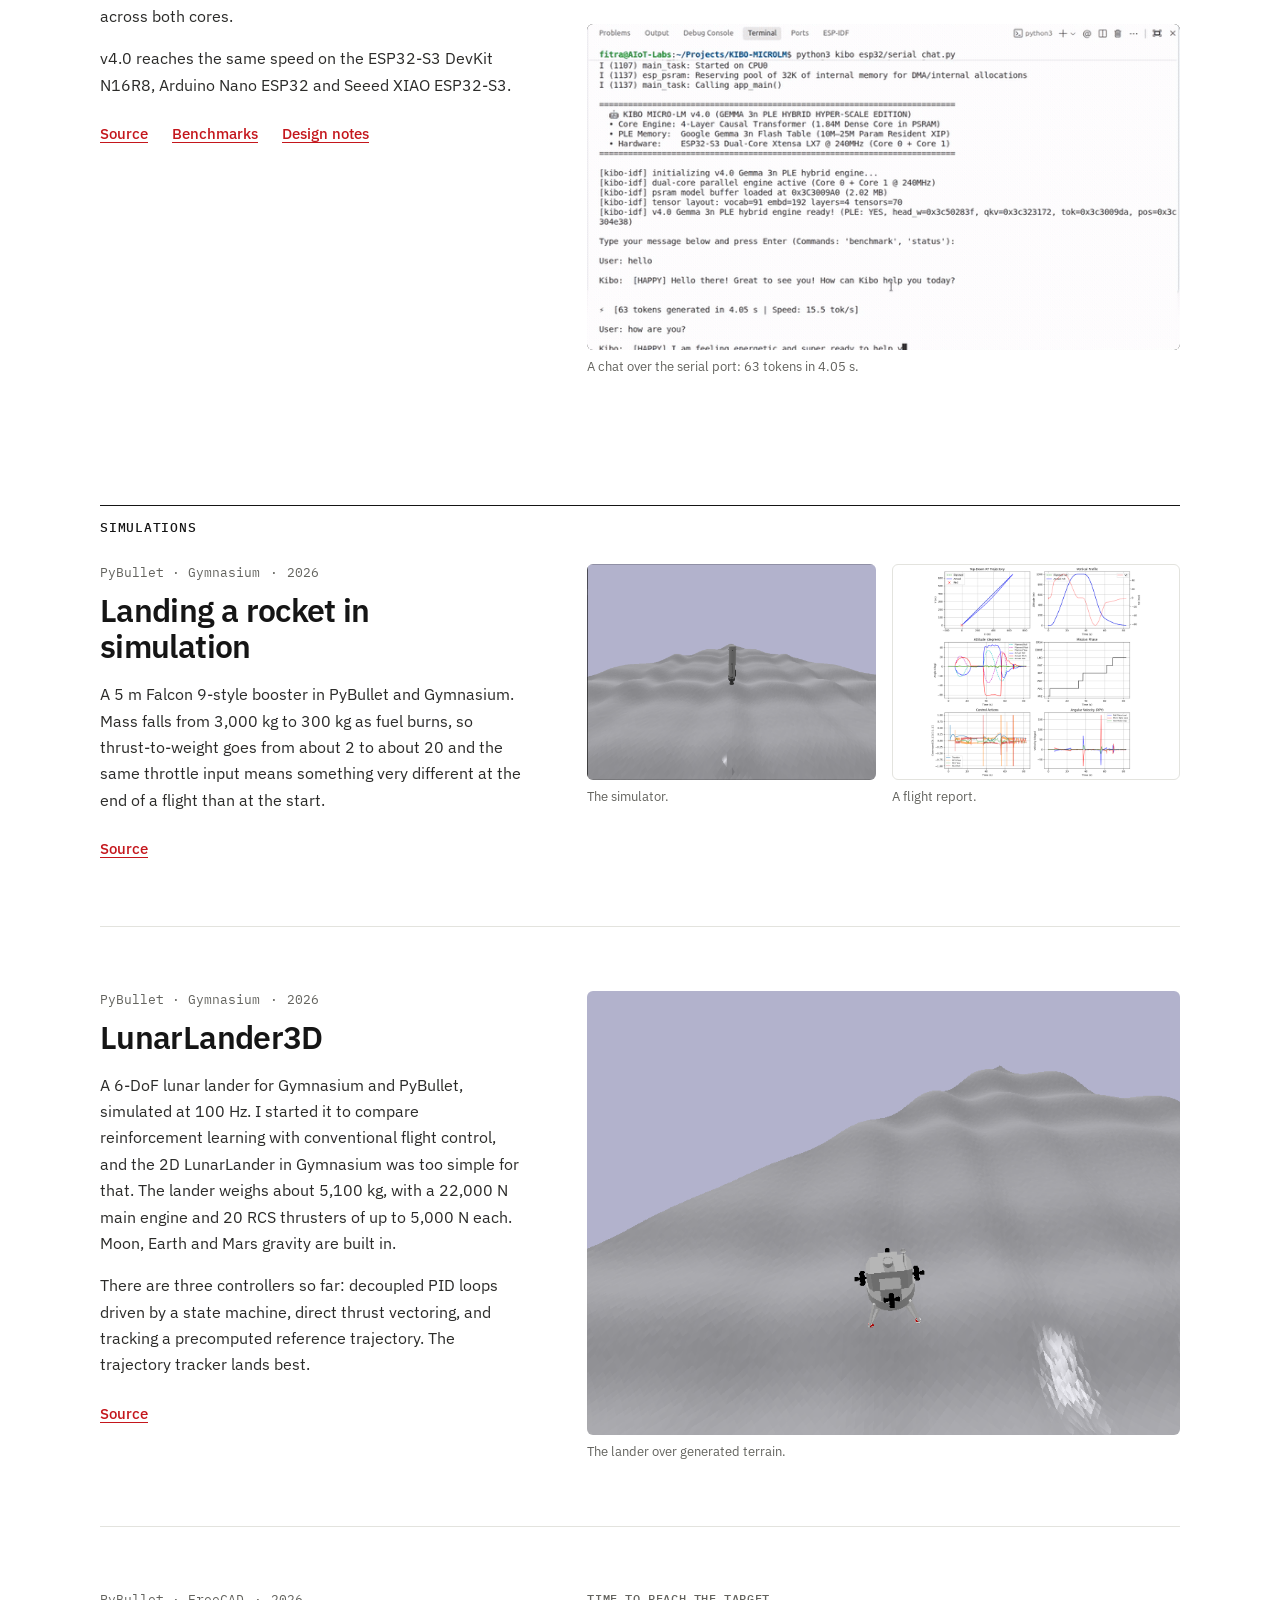
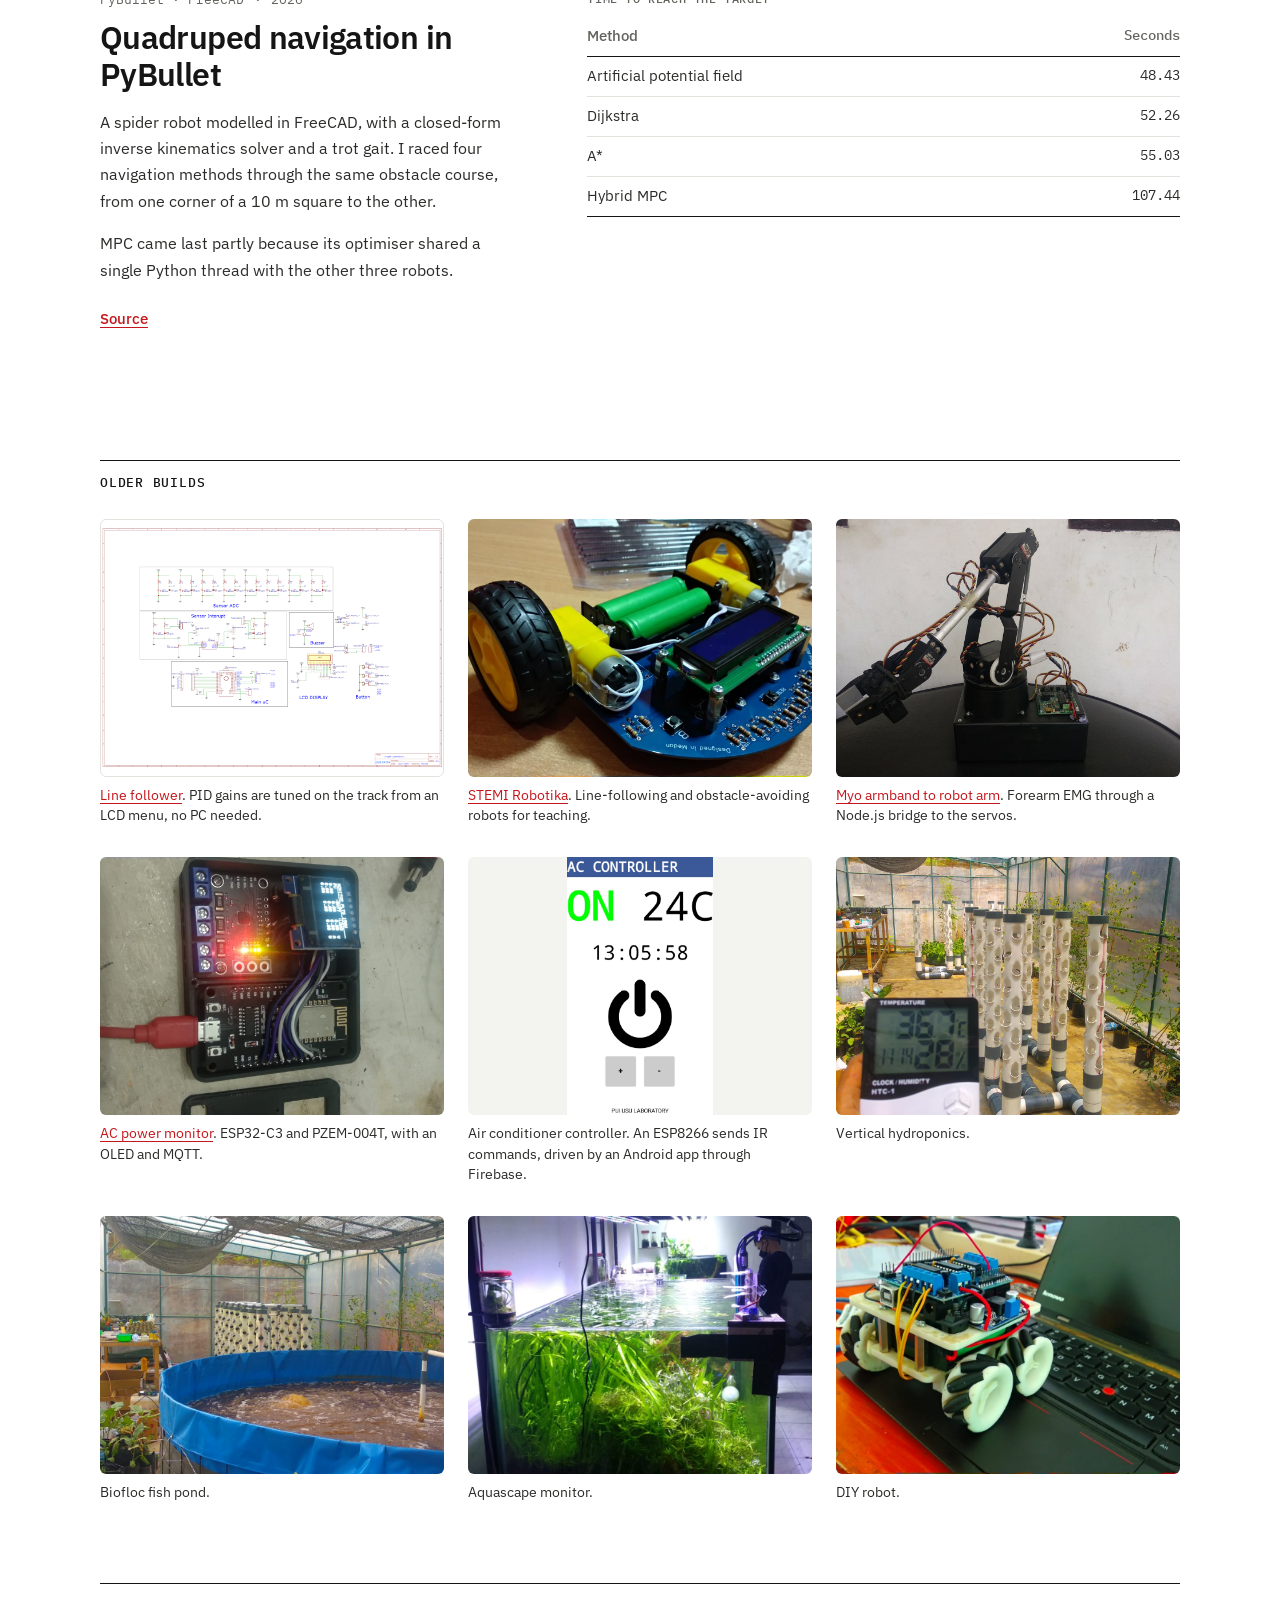
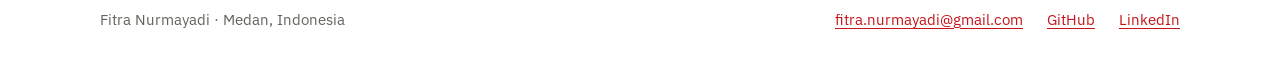
==== commit 38f7ef49: "Tidy the page layout and add the self-balancing robot - Index of selected work as a grid of same-siz" ====
--- a/index.html
+++ b/index.html
@@ -5,11 +5,29 @@
 <meta name="viewport" content="width=device-width, initial-scale=1">
 <title>Fitra Nurmayadi, embedded systems engineer</title>
 <meta name="description" content="Circuit boards, firmware and small machine learning models built by Fitra Nurmayadi in Medan, Indonesia.">
+<link rel="preconnect" href="https://fonts.googleapis.com">
+<link rel="preconnect" href="https://fonts.gstatic.com" crossorigin>
+<link rel="stylesheet" href="https://fonts.googleapis.com/css2?family=IBM+Plex+Mono:wght@400;500&amp;family=IBM+Plex+Sans:wght@400;500;600&amp;display=swap">
 <link rel="stylesheet" href="style.css">
 </head>
 <body>
 
-<header class="intro">
+<header class="topbar">
+  <div class="wrap topbar-inner">
+    <a class="brand" href="#top">Fitra Nurmayadi</a>
+    <nav aria-label="Sections">
+      <a href="#work">Work</a>
+      <a href="#simulations">Simulations</a>
+      <a href="#older">Older builds</a>
+      <a class="ext" href="https://github.com/fitranurmayadi">GitHub</a>
+      <a class="ext" href="https://www.linkedin.com/in/fitra-nurmayadi/">LinkedIn</a>
+    </nav>
+  </div>
+</header>
+
+<main id="top" class="wrap">
+
+<section class="intro">
   <h1>Fitra Nurmayadi</h1>
   <p class="lede">I'm an embedded systems engineer in Medan, Indonesia. I design circuit boards, write firmware in C and Python, and run machine learning models on small hardware. Since October 2023 I've worked as an IoT engineer at the Digital Learning Center Building, Universitas Sumatera Utara.</p>
   <p class="contact">
@@ -17,291 +35,358 @@
     <a href="https://github.com/fitranurmayadi">GitHub</a>
     <a href="https://www.linkedin.com/in/fitra-nurmayadi/">LinkedIn</a>
   </p>
-</header>
-
-<div class="strip">
-  <img src="assets/images/ideasteam_7.jpg" alt="Assembled ideaSTEAM XB1 board with OLED display and buttons" width="2904" height="1758">
-  <img src="assets/images/line-follower_3.jpeg" alt="Two hand-built line follower robots with LCD displays" width="1280" height="720">
-  <img src="assets/images/robotic_arm_2.jpeg" alt="Three-axis robotic arm on a yellow frame" width="902" height="1221">
-</div>
-
-<main>
-
-<article class="work" id="tinyml">
-  <div class="side">
-    <p>2023</p>
-    <p><a href="https://github.com/fitranurmayadi/Edge-Impulse-ESP32S3-Animals-10-with-ST7789">Source</a><br>
-    <a href="https://studio.edgeimpulse.com/studio/327359">Edge Impulse project</a><br>
-    <a href="https://youtube.com/shorts/LacXYa14CoM">Demo video</a></p>
-  </div>
-  <div class="body">
-    <h2>TinyML animal classifier</h2>
-    <p>A MobileNet V2 image classifier with 96×96 input, trained in Edge Impulse on a balanced subset of the Animals-10 dataset plus photos of rooms. It runs on an AI Thinker ESP32-CAM and on a Seeed XIAO ESP32-S3 Sense, and shows each result on an ST7789 display.</p>
-    <div class="pair even">
-      <figure>
-        <video controls muted playsinline preload="none" poster="assets/images/tinyml-xiao-esp32s3_poster.jpg" width="368" height="656">
-          <source src="assets/video/tinyml-xiao-esp32s3.mp4" type="video/mp4">
-        </video>
-        <figcaption>On the XIAO ESP32-S3 Sense.</figcaption>
-      </figure>
-      <figure>
-        <video controls muted playsinline preload="none" poster="assets/images/tinyml-esp32cam-ai-thinker_poster.jpg" width="368" height="656">
-          <source src="assets/video/tinyml-esp32cam-ai-thinker.mp4" type="video/mp4">
-        </video>
-        <figcaption>On the AI Thinker ESP32-CAM.</figcaption>
-      </figure>
-    </div>
-  </div>
-</article>
-
-<article class="work" id="xb1">
-  <div class="side">
-    <p>2022, at IDEASTEAM</p>
-    <p><a href="https://github.com/fitranurmayadi/ideasteam-test-code">Sample code</a></p>
-  </div>
-  <div class="body">
-    <h2>ideaSTEAM XB1, a board for learning electronics</h2>
-    <p>An ESP32 board with buttons, a buzzer, RGB LEDs, an OLED display, temperature and light sensors and a motor driver, so students can program real parts without wiring a breadboard. I took it from concept to production: schematic, PCB layout, Gerbers, component assembly, documentation and sample code.</p>
-    <div class="pair">
-      <figure>
-        <img src="assets/images/ideasteam_6.jpg" alt="Back of the assembled board showing the ESP32 module and motor driver" loading="lazy" width="2239" height="1368">
-        <figcaption>Assembled board, ESP32 side.</figcaption>
-      </figure>
-      <figure>
-        <img src="assets/images/ideasteam_5.png" alt="PCB layout of the board with red copper on black" loading="lazy" width="440" height="291">
-        <figcaption>PCB layout.</figcaption>
-      </figure>
-    </div>
-  </div>
-</article>
-
-<article class="work" id="weather">
-  <div class="side">
-    <p>Bachelor's thesis</p>
-    <p><a href="https://github.com/fitranurmayadi/weather-stations-lora-mqtt">Source</a></p>
-  </div>
-  <div class="body">
-    <h2>A weather station that runs on one 18650 cell</h2>
-    <p>An STM32F103 reads a BME280 and sends the values over LoRa (SX1278) to an ESP32 gateway, which passes them on over Wi-Fi and MQTT. I set up the server myself instead of using an existing one, so I could follow the data end to end: an MQTT broker on Ubuntu, Node-RED into InfluxDB, and Grafana for the graphs.</p>
-    <table>
-      <caption>Battery life on one Li-ion 18650</caption>
-      <tbody>
-        <tr><td>Calculated</td><td class="num">15 months</td></tr>
-        <tr><td>Measured</td><td class="num">9 months</td></tr>
-      </tbody>
-    </table>
-    <div class="pair portrait">
-      <figure>
-        <img src="assets/images/low-power-weather-parameters-monitoring-device_4.jpg" alt="Two 3D-printed enclosures with antennas, one white and one black" loading="lazy" width="961" height="1341">
-        <figcaption>The node and gateway enclosures.</figcaption>
-      </figure>
-      <figure>
-        <img src="assets/images/low-power-weather-parameters-monitoring-device_5.png" alt="Grafana dashboard with weather graphs" loading="lazy" width="2560" height="1440">
-        <figcaption>Readings in Grafana.</figcaption>
-      </figure>
-    </div>
-  </div>
-</article>
-
-<article class="work" id="obb">
-  <div class="side">
-    <p>2026</p>
-  </div>
-  <div class="body">
-    <h2>YOLO11-OBB on three small computers</h2>
-    <p>I ran oriented object detection at three model sizes on a Khadas Edge 2, a Raspberry Pi 5 and a Jetson Orin Nano, and compared frame rate against peak power. The Khadas gave the most frames per watt at every size. The Pi dropped the furthest as the model grew.</p>
-    <table>
-      <caption>Frames per second per watt of peak power</caption>
-      <thead><tr><th>Model</th><th class="num">Khadas Edge 2</th><th class="num">Raspberry Pi 5</th><th class="num">Jetson Orin Nano</th></tr></thead>
-      <tbody>
-        <tr><td>nano</td><td class="num">3.84</td><td class="num">2.81</td><td class="num">1.51</td></tr>
-        <tr><td>small</td><td class="num">2.99</td><td class="num">1.48</td><td class="num">1.31</td></tr>
-        <tr><td>medium</td><td class="num">1.44</td><td class="num">0.53</td><td class="num">1.28</td></tr>
-      </tbody>
-    </table>
-    <figure>
-      <img src="assets/images/obb_benchmark_energy.png" alt="Scatter plot of frame rate against peak power for each board and model size" loading="lazy" width="3199" height="1655">
-      <figcaption>The same runs, frame rate against peak power.</figcaption>
-    </figure>
-  </div>
-</article>
-
-<article class="work" id="panel">
-  <div class="side">
-    <p>2023</p>
-    <p><a href="https://github.com/fitranurmayadi/smarthome-iot-dlcb">Source</a></p>
-  </div>
-  <div class="body">
-    <h2>Smart home teaching panel</h2>
-    <p>A wall panel for IoT lessons. Three boards talk MQTT to Home Assistant on a Raspberry Pi 4: an ESP32-S3 with a DHT22 and an 8-channel relay for the lights, fan, buzzer and solenoid, an ESP32-C3 reading a PZEM-004T power meter, and an ESP32-C6 with a PN532 RFID reader for door access.</p>
-    <div class="pair portrait">
-      <figure>
-        <img src="assets/images/smarthome-iot-dlcb_1.jpeg" alt="Wall-mounted panel with lamps, fan and controller boards" loading="lazy" width="792" height="902">
-        <figcaption>The panel.</figcaption>
-      </figure>
-      <figure>
-        <img src="assets/images/smarthome-iot-dlcb_2.jpeg" alt="Home Assistant dashboard for the panel" loading="lazy" width="1600" height="796">
-        <figcaption>Its Home Assistant dashboard.</figcaption>
-      </figure>
-    </div>
-  </div>
-</article>
-
-<article class="work" id="rocket">
-  <div class="side">
-    <p>2026, simulation</p>
-    <p><a href="https://github.com/fitranurmayadi/RocketLander3D">Source</a></p>
-  </div>
-  <div class="body">
-    <h2>Landing a rocket in simulation</h2>
-    <p>A 5 m Falcon 9-style booster in PyBullet and Gymnasium. Mass falls from 3,000 kg to 300 kg as fuel burns, so thrust-to-weight goes from about 2 to about 20 and the same throttle input means something very different at the end of a flight than at the start.</p>
-    <div class="pair">
-      <figure>
-        <img src="assets/images/rocketlander3d_sim.png" alt="Rocket above terrain in the PyBullet window" loading="lazy" width="1025" height="776">
-        <figcaption>The simulator.</figcaption>
-      </figure>
-      <figure>
-        <img src="assets/images/rocketlander3d_report.png" alt="Flight report with plots of altitude, velocity and attitude" loading="lazy" width="1200" height="1200">
-        <figcaption>A flight report.</figcaption>
-      </figure>
-    </div>
-  </div>
-</article>
-
-<article class="work" id="spider">
-  <div class="side">
-    <p>2026, simulation</p>
-    <p><a href="https://github.com/fitranurmayadi/Quadrupped-Spider">Source</a></p>
-  </div>
-  <div class="body">
-    <h2>Quadruped navigation in PyBullet</h2>
-    <p>A spider robot modelled in FreeCAD, with a closed-form inverse kinematics solver and a trot gait. I raced four navigation methods through the same obstacle course, from one corner of a 10 m square to the other.</p>
-    <table>
-      <caption>Time to reach the target</caption>
-      <thead><tr><th>Method</th><th class="num">Seconds</th></tr></thead>
-      <tbody>
-        <tr><td>Artificial potential field</td><td class="num">48.43</td></tr>
-        <tr><td>Dijkstra</td><td class="num">52.26</td></tr>
-        <tr><td>A*</td><td class="num">55.03</td></tr>
-        <tr><td>Hybrid MPC</td><td class="num">107.44</td></tr>
-      </tbody>
-    </table>
-    <p>MPC came last partly because its optimiser shared a single Python thread with the other three robots.</p>
-  </div>
-</article>
-
-<article class="work" id="lunar">
-  <div class="side">
-    <p>2026, simulation</p>
-    <p><a href="https://github.com/fitranurmayadi/LunarLander3D">Source</a></p>
-  </div>
-  <div class="body">
-    <h2>LunarLander3D</h2>
-    <p>A 6-DoF lunar lander for Gymnasium and PyBullet, simulated at 100 Hz. I started it to compare reinforcement learning with conventional flight control, and the 2D LunarLander in Gymnasium was too simple for that. The lander weighs about 5,100 kg, with a 22,000 N main engine and 20 RCS thrusters of up to 5,000 N each. Moon, Earth and Mars gravity are built in.</p>
-    <p>There are three controllers so far: decoupled PID loops driven by a state machine, direct thrust vectoring, and tracking a precomputed reference trajectory. The trajectory tracker lands best.</p>
-    <figure class="narrow">
-      <img src="assets/images/lunarlander3d_sim.png" alt="Lunar lander descending over grey procedurally generated terrain" loading="lazy" width="798" height="838">
-      <figcaption>The lander over generated terrain.</figcaption>
-    </figure>
-  </div>
-</article>
-
-<article class="work" id="arm">
-  <div class="side">
-    <p>2025</p>
-    <p><a href="https://github.com/fitranurmayadi/robotic_arm_yolo_pick_n_place">Source</a></p>
-  </div>
-  <div class="body">
-    <h2>A robot arm that sorts balls by colour</h2>
-    <p>Teaching material for AIoT and robotics. A USB camera and a YOLOv11 model pick out red, yellow and green balls, then a 3-DOF stepper arm with a vacuum end-effector moves them. An Arduino Mega drives the A4988 drivers and the pump, and a PyQt5 program on the PC runs the whole thing.</p>
-    <figure class="narrow">
-      <img src="assets/images/robotic_arm_1.jpeg" alt="Block diagram of the arm's hardware and software" loading="lazy" width="1058" height="583">
-      <figcaption>How the parts connect.</figcaption>
-    </figure>
-  </div>
-</article>
-
-<section class="older">
-  <h2>Older builds</h2>
+</section>
+
+<section id="work" class="section">
+  <h2 class="label">Selected work</h2>
+
+  <ol class="cards">
+    <li><a class="card" href="#tinyml"><span class="thumb"><img src="assets/images/tinyml-xiao-esp32s3_poster.jpg" alt="" width="368" height="656"></span><span class="card-title">TinyML animal classifier</span><span class="card-meta">Edge AI · 2023</span></a></li>
+    <li><a class="card" href="#twsbr"><span class="thumb"><img class="top" src="assets/images/twsbr_poster.jpg" alt="" width="960" height="540"></span><span class="card-title">Self-balancing line follower</span><span class="card-meta">Robotics · 2024</span></a></li>
+    <li><a class="card" href="#xb1"><span class="thumb"><img src="assets/images/ideasteam_7.jpg" alt="" width="2904" height="1758"></span><span class="card-title">ideaSTEAM XB1 learning board</span><span class="card-meta">Hardware · 2022</span></a></li>
+    <li><a class="card" href="#weather"><span class="thumb"><img class="upper" src="assets/images/low-power-weather-parameters-monitoring-device_4.jpg" alt="" width="961" height="1341"></span><span class="card-title">Weather station on one 18650 cell</span><span class="card-meta">Low-power IoT · Bachelor's thesis</span></a></li>
+    <li><a class="card" href="#obb"><span class="thumb white"><img class="fit" src="assets/images/obb_benchmark_energy.png" alt="" width="3199" height="1655"></span><span class="card-title">YOLO11-OBB on three small computers</span><span class="card-meta">Edge AI benchmark · 2026</span></a></li>
+    <li><a class="card" href="#panel"><span class="thumb"><img src="assets/images/smarthome-iot-dlcb_1.jpeg" alt="" width="792" height="902"></span><span class="card-title">Smart home teaching panel</span><span class="card-meta">IoT · 2023</span></a></li>
+    <li><a class="card" href="#arm"><span class="thumb"><img src="assets/images/robotic_arm_2.jpeg" alt="" width="902" height="1221"></span><span class="card-title">Robot arm that sorts by colour</span><span class="card-meta">Robotics · 2025</span></a></li>
+    <li><a class="card" href="#microlm"><span class="thumb dark"><img class="fit" src="assets/images/esp32_microlm_terminal.png" alt="" width="648" height="357"></span><span class="card-title">A language model on an ESP32-S3</span><span class="card-meta">Edge AI · 2026</span></a></li>
+    <li><a class="card" href="#simulations"><span class="thumb"><img src="assets/images/rocketlander3d_sim.png" alt="" width="1025" height="776"></span><span class="card-title">Robotics simulations</span><span class="card-meta">Simulation · 2026</span></a></li>
+  </ol>
+
+  <article class="project" id="tinyml">
+    <div class="text">
+      <p class="meta"><span>Edge AI</span><span>2023</span></p>
+      <h3>TinyML animal classifier</h3>
+      <p>A MobileNet V2 image classifier with 96×96 input, trained in Edge Impulse on a balanced subset of the Animals-10 dataset plus photos of rooms. It runs on an AI Thinker ESP32-CAM and on a Seeed XIAO ESP32-S3 Sense, and shows each result on an ST7789 display.</p>
+      <p class="links">
+        <a href="https://github.com/fitranurmayadi/Edge-Impulse-ESP32S3-Animals-10-with-ST7789">Source</a>
+        <a href="https://studio.edgeimpulse.com/studio/327359">Edge Impulse project</a>
+        <a href="https://youtube.com/shorts/LacXYa14CoM">Demo video</a>
+      </p>
+    </div>
+    <div class="media">
+      <div class="pair phones">
+        <figure>
+          <div class="frame cover r-9x16">
+            <video controls muted playsinline preload="none" poster="assets/images/tinyml-xiao-esp32s3_poster.jpg" width="368" height="656">
+              <source src="assets/video/tinyml-xiao-esp32s3.mp4" type="video/mp4">
+            </video>
+          </div>
+          <figcaption>On the XIAO ESP32-S3 Sense.</figcaption>
+        </figure>
+        <figure>
+          <div class="frame cover r-9x16">
+            <video controls muted playsinline preload="none" poster="assets/images/tinyml-esp32cam-ai-thinker_poster.jpg" width="368" height="656">
+              <source src="assets/video/tinyml-esp32cam-ai-thinker.mp4" type="video/mp4">
+            </video>
+          </div>
+          <figcaption>On the AI Thinker ESP32-CAM.</figcaption>
+        </figure>
+      </div>
+    </div>
+  </article>
+
+  <article class="project" id="twsbr">
+    <div class="text">
+      <p class="meta"><span>Robotics</span><span>2024</span></p>
+      <h3>A two-wheeled robot that balances and follows a line</h3>
+      <p>An ESP32-S3 runs three PID loops every 10 ms. The speed loop decides how far the robot should lean, the balance loop holds that angle using a Kalman-filtered tilt estimate from an MPU6050, and the line loop steers with a left/right PWM difference from a QTR-8A sensor. Two BLDC motors with built-in encoders drive the wheels.</p>
+      <table>
+        <caption>Control loops, every 10 ms</caption>
+        <thead><tr><th>Loop</th><th>Measures</th><th>Output</th></tr></thead>
+        <tbody>
+          <tr><td>Speed</td><td>Wheel encoders</td><td>Tilt setpoint, ±2°</td></tr>
+          <tr><td>Balance</td><td>MPU6050 through a Kalman filter</td><td>Motor PWM</td></tr>
+          <tr><td>Line</td><td>QTR-8A, 8 reflectance sensors</td><td>Steering PWM, ±100</td></tr>
+        </tbody>
+      </table>
+      <p>To tune it from data rather than by eye, the robot logs ten seconds of speed, tilt and line position and sends them over Wi-Fi to a small Flask server, which plots each run with its gains. It balances and follows the oval track. The speed loop was never finished and still settles well below its setpoint. Later I compared reinforcement learning with LQR and PID on the same kind of robot in simulation.</p>
+      <p class="links">
+        <a href="https://github.com/fitranurmayadi/twsbr">Source</a>
+        <a href="https://www.youtube.com/watch?v=iszBgYYvSfs">Demo video</a>
+        <a href="https://github.com/fitranurmayadi/twsbr-rl">Simulation</a>
+      </p>
+    </div>
+    <div class="media">
+      <figure>
+        <div class="frame cover r-16x9">
+          <video controls muted playsinline preload="none" poster="assets/images/twsbr_poster.jpg" width="960" height="540">
+            <source src="assets/video/twsbr-demo.mp4" type="video/mp4">
+          </video>
+        </div>
+        <figcaption>On the oval test track.</figcaption>
+      </figure>
+      <figure>
+        <a class="plain" href="assets/images/twsbr_control.svg"><img src="assets/images/twsbr_control.svg" alt="Block diagram: the speed PID sets the tilt setpoint for the balance PID, the line PID adds steering, a mixer drives both motors, and encoders, the IMU and the line sensor feed back" loading="lazy" width="964" height="478"></a>
+        <figcaption>The three loops and the sensors that close them.</figcaption>
+      </figure>
+    </div>
+  </article>
+
+  <article class="project" id="xb1">
+    <div class="text">
+      <p class="meta"><span>Hardware</span><span>2022, at IDEASTEAM</span></p>
+      <h3>ideaSTEAM XB1, a board for learning electronics</h3>
+      <p>An ESP32 board with buttons, a buzzer, RGB LEDs, an OLED display, temperature and light sensors and a motor driver, so students can program real parts without wiring a breadboard. I took it from concept to production: schematic, PCB layout, Gerbers, component assembly, documentation and sample code.</p>
+      <p class="links"><a href="https://github.com/fitranurmayadi/ideasteam-test-code">Sample code</a></p>
+    </div>
+    <div class="media">
+      <figure>
+        <div class="frame cover r-16x10"><img src="assets/images/ideasteam_7.jpg" alt="Assembled ideaSTEAM XB1 board with OLED display and buttons" loading="lazy" width="2904" height="1758"></div>
+        <figcaption>Assembled board, front.</figcaption>
+      </figure>
+      <div class="pair">
+        <figure>
+          <div class="frame cover r-4x3"><img src="assets/images/ideasteam_6.jpg" alt="Back of the assembled board showing the ESP32 module and motor driver" loading="lazy" width="2239" height="1368"></div>
+          <figcaption>ESP32 side.</figcaption>
+        </figure>
+        <figure>
+          <div class="frame dark r-4x3"><img src="assets/images/ideasteam_5.png" alt="PCB layout of the board with red copper on black" loading="lazy" width="440" height="291"></div>
+          <figcaption>PCB layout.</figcaption>
+        </figure>
+      </div>
+    </div>
+  </article>
+
+  <article class="project" id="weather">
+    <div class="text">
+      <p class="meta"><span>Low-power IoT</span><span>Bachelor's thesis</span></p>
+      <h3>A weather station that runs on one 18650 cell</h3>
+      <p>An STM32F103 reads a BME280 and sends the values over LoRa (SX1278) to an ESP32 gateway, which passes them on over Wi-Fi and MQTT. I set up the server myself instead of using an existing one, so I could follow the data end to end: an MQTT broker on Ubuntu, Node-RED into InfluxDB, and Grafana for the graphs.</p>
+      <table>
+        <caption>Battery life on one Li-ion 18650</caption>
+        <tbody>
+          <tr><td>Calculated</td><td class="num">15 months</td></tr>
+          <tr><td>Measured</td><td class="num">9 months</td></tr>
+        </tbody>
+      </table>
+      <p class="links"><a href="https://github.com/fitranurmayadi/weather-stations-lora-mqtt">Source</a></p>
+    </div>
+    <div class="media">
+      <div class="pair mixed">
+        <figure>
+          <div class="frame white"><img src="assets/images/low-power-weather-parameters-monitoring-device_4.jpg" alt="Two 3D-printed enclosures with antennas, one white and one black" loading="lazy" width="961" height="1341"></div>
+          <figcaption>The node and gateway enclosures.</figcaption>
+        </figure>
+        <figure>
+          <div class="frame dark"><img src="assets/images/low-power-weather-parameters-monitoring-device_5.png" alt="Grafana dashboard with weather graphs" loading="lazy" width="2560" height="1440"></div>
+          <figcaption>Readings in Grafana.</figcaption>
+        </figure>
+      </div>
+    </div>
+  </article>
+
+  <article class="project" id="obb">
+    <div class="text">
+      <p class="meta"><span>Edge AI benchmark</span><span>2026</span></p>
+      <h3>YOLO11-OBB on three small computers</h3>
+      <p>I ran oriented object detection at three model sizes on a Khadas Edge 2, a Raspberry Pi 5 and a Jetson Orin Nano, and compared frame rate against peak power. The Khadas gave the most frames per watt at every size. The Pi dropped the furthest as the model grew.</p>
+    </div>
+    <div class="media">
+      <figure>
+        <a class="plain" href="assets/images/obb_benchmark_energy.png"><img src="assets/images/obb_benchmark_energy.png" alt="Scatter plot of frame rate against peak power for each board and model size" loading="lazy" width="3199" height="1655"></a>
+        <figcaption>The same runs, frame rate against peak power.</figcaption>
+      </figure>
+      <table>
+        <caption>Frames per second per watt of peak power</caption>
+        <thead><tr><th>Model</th><th class="num">Khadas Edge 2</th><th class="num">Raspberry Pi 5</th><th class="num">Jetson Orin Nano</th></tr></thead>
+        <tbody>
+          <tr><td>nano</td><td class="num">3.84</td><td class="num">2.81</td><td class="num">1.51</td></tr>
+          <tr><td>small</td><td class="num">2.99</td><td class="num">1.48</td><td class="num">1.31</td></tr>
+          <tr><td>medium</td><td class="num">1.44</td><td class="num">0.53</td><td class="num">1.28</td></tr>
+        </tbody>
+      </table>
+    </div>
+  </article>
+
+  <article class="project" id="panel">
+    <div class="text">
+      <p class="meta"><span>IoT</span><span>2023</span></p>
+      <h3>Smart home teaching panel</h3>
+      <p>A wall panel for IoT lessons. Three boards talk MQTT to Home Assistant on a Raspberry Pi 4: an ESP32-S3 with a DHT22 and an 8-channel relay for the lights, fan, buzzer and solenoid, an ESP32-C3 reading a PZEM-004T power meter, and an ESP32-C6 with a PN532 RFID reader for door access.</p>
+      <p class="links"><a href="https://github.com/fitranurmayadi/smarthome-iot-dlcb">Source</a></p>
+    </div>
+    <div class="media">
+      <div class="pair mixed">
+        <figure>
+          <div class="frame cover"><img src="assets/images/smarthome-iot-dlcb_1.jpeg" alt="Wall-mounted panel with lamps, fan and controller boards" loading="lazy" width="792" height="902"></div>
+          <figcaption>The panel.</figcaption>
+        </figure>
+        <figure>
+          <div class="frame white"><img src="assets/images/smarthome-iot-dlcb_2.jpeg" alt="Home Assistant dashboard for the panel" loading="lazy" width="1600" height="796"></div>
+          <figcaption>Its Home Assistant dashboard.</figcaption>
+        </figure>
+      </div>
+    </div>
+  </article>
+
+  <article class="project" id="arm">
+    <div class="text">
+      <p class="meta"><span>Robotics</span><span>2025</span></p>
+      <h3>A robot arm that sorts balls by colour</h3>
+      <p>Teaching material for AIoT and robotics. A USB camera and a YOLOv11 model pick out red, yellow and green balls, then a 3-DOF stepper arm with a vacuum end-effector moves them. An Arduino Mega drives the A4988 drivers and the pump, and a PyQt5 program on the PC runs the whole thing.</p>
+      <p class="links"><a href="https://github.com/fitranurmayadi/robotic_arm_yolo_pick_n_place">Source</a></p>
+    </div>
+    <div class="media">
+      <div class="pair mixed">
+        <figure>
+          <div class="frame cover"><img src="assets/images/robotic_arm_2.jpeg" alt="Three-axis robotic arm on a yellow frame" loading="lazy" width="902" height="1221"></div>
+          <figcaption>The arm on its frame.</figcaption>
+        </figure>
+        <figure>
+          <div class="frame white"><img src="assets/images/robotic_arm_1.jpeg" alt="Block diagram of the arm's hardware and software" loading="lazy" width="1058" height="583"></div>
+          <figcaption>How the parts connect.</figcaption>
+        </figure>
+      </div>
+    </div>
+  </article>
+
+  <article class="project" id="microlm">
+    <div class="text">
+      <p class="meta"><span>Edge AI</span><span>2026</span></p>
+      <h3>A language model on an ESP32-S3</h3>
+      <p>A 1.84M-parameter INT8 model that generates text on the microcontroller, with no network. The inference engine is plain C++, without TFLite Micro or ONNX. Weights sit in octal PSRAM, working buffers in internal SRAM, and FreeRTOS splits the attention and feed-forward work across both cores.</p>
+      <p>v4.0 reaches the same speed on the ESP32-S3 DevKit N16R8, Arduino Nano ESP32 and Seeed XIAO ESP32-S3.</p>
+      <p class="links">
+        <a href="https://github.com/fitranurmayadi/esp32-microlm">Source</a>
+        <a href="https://github.com/fitranurmayadi/esp32-microlm/blob/main/BENCHMARK.md">Benchmarks</a>
+        <a href="https://github.com/fitranurmayadi/esp32-microlm/blob/main/JOURNEY.md">Design notes</a>
+      </p>
+    </div>
+    <div class="media">
+      <table>
+        <caption>Generation speed on the board, by release</caption>
+        <thead><tr><th>Release</th><th>What changed</th><th class="num">Tokens/s</th></tr></thead>
+        <tbody>
+          <tr><td>v1.0</td><td>Single-core baseline</td><td class="num">about 12.3</td></tr>
+          <tr><td>v2.0</td><td>Dual-core FreeRTOS, 8-way unrolled FPU loop</td><td class="num">13.5–14.5</td></tr>
+          <tr><td>v3.0</td><td>Moved to native ESP-IDF, tasks pinned to cores</td><td class="num">14.5–15.4</td></tr>
+          <tr><td>v4.0</td><td>Dual-core with 8-way FP32 accumulators</td><td class="num">14.5–15.6</td></tr>
+        </tbody>
+      </table>
+      <figure>
+        <div class="frame dark"><img src="assets/images/esp32_microlm_terminal.png" alt="Terminal showing the model's boot log and a chat reply, 63 tokens in 4.05 seconds at 15.5 tokens per second" loading="lazy" width="648" height="357"></div>
+        <figcaption>A chat over the serial port: 63 tokens in 4.05 s.</figcaption>
+      </figure>
+    </div>
+  </article>
+</section>
+
+<section id="simulations" class="section">
+  <h2 class="label">Simulations</h2>
+
+  <article class="project" id="rocket">
+    <div class="text">
+      <p class="meta"><span>PyBullet · Gymnasium</span><span>2026</span></p>
+      <h3>Landing a rocket in simulation</h3>
+      <p>A 5 m Falcon 9-style booster in PyBullet and Gymnasium. Mass falls from 3,000 kg to 300 kg as fuel burns, so thrust-to-weight goes from about 2 to about 20 and the same throttle input means something very different at the end of a flight than at the start.</p>
+      <p class="links"><a href="https://github.com/fitranurmayadi/RocketLander3D">Source</a></p>
+    </div>
+    <div class="media">
+      <div class="pair">
+        <figure>
+          <div class="frame cover r-4x3"><img src="assets/images/rocketlander3d_sim.png" alt="Rocket above terrain in the PyBullet window" loading="lazy" width="1025" height="776"></div>
+          <figcaption>The simulator.</figcaption>
+        </figure>
+        <figure>
+          <div class="frame white r-4x3"><img src="assets/images/rocketlander3d_report.png" alt="Flight report with plots of altitude, velocity and attitude" loading="lazy" width="1200" height="1200"></div>
+          <figcaption>A flight report.</figcaption>
+        </figure>
+      </div>
+    </div>
+  </article>
+
+  <article class="project" id="lunar">
+    <div class="text">
+      <p class="meta"><span>PyBullet · Gymnasium</span><span>2026</span></p>
+      <h3>LunarLander3D</h3>
+      <p>A 6-DoF lunar lander for Gymnasium and PyBullet, simulated at 100 Hz. I started it to compare reinforcement learning with conventional flight control, and the 2D LunarLander in Gymnasium was too simple for that. The lander weighs about 5,100 kg, with a 22,000 N main engine and 20 RCS thrusters of up to 5,000 N each. Moon, Earth and Mars gravity are built in.</p>
+      <p>There are three controllers so far: decoupled PID loops driven by a state machine, direct thrust vectoring, and tracking a precomputed reference trajectory. The trajectory tracker lands best.</p>
+      <p class="links"><a href="https://github.com/fitranurmayadi/LunarLander3D">Source</a></p>
+    </div>
+    <div class="media">
+      <figure>
+        <div class="frame cover r-4x3"><img src="assets/images/lunarlander3d_sim.png" alt="Lunar lander descending over grey procedurally generated terrain" loading="lazy" width="798" height="838"></div>
+        <figcaption>The lander over generated terrain.</figcaption>
+      </figure>
+    </div>
+  </article>
+
+  <article class="project" id="spider">
+    <div class="text">
+      <p class="meta"><span>PyBullet · FreeCAD</span><span>2026</span></p>
+      <h3>Quadruped navigation in PyBullet</h3>
+      <p>A spider robot modelled in FreeCAD, with a closed-form inverse kinematics solver and a trot gait. I raced four navigation methods through the same obstacle course, from one corner of a 10 m square to the other.</p>
+      <p>MPC came last partly because its optimiser shared a single Python thread with the other three robots.</p>
+      <p class="links"><a href="https://github.com/fitranurmayadi/Quadrupped-Spider">Source</a></p>
+    </div>
+    <div class="media">
+      <table>
+        <caption>Time to reach the target</caption>
+        <thead><tr><th>Method</th><th class="num">Seconds</th></tr></thead>
+        <tbody>
+          <tr><td>Artificial potential field</td><td class="num">48.43</td></tr>
+          <tr><td>Dijkstra</td><td class="num">52.26</td></tr>
+          <tr><td>A*</td><td class="num">55.03</td></tr>
+          <tr><td>Hybrid MPC</td><td class="num">107.44</td></tr>
+        </tbody>
+      </table>
+    </div>
+  </article>
+</section>
+
+<section id="older" class="section">
+  <h2 class="label">Older builds</h2>
   <div class="grid">
     <figure>
-      <a href="https://github.com/fitranurmayadi/line-follower"><img class="whole" src="assets/images/line-follower_1.png" alt="Line follower schematic" loading="lazy" width="2341" height="1652"></a>
+      <a class="frame white" href="https://github.com/fitranurmayadi/line-follower"><img src="assets/images/line-follower_1.png" alt="Line follower schematic" loading="lazy" width="2341" height="1652"></a>
       <figcaption><a href="https://github.com/fitranurmayadi/line-follower">Line follower</a>. PID gains are tuned on the track from an LCD menu, no PC needed.</figcaption>
     </figure>
     <figure>
-      <a href="https://github.com/fitranurmayadi/stemi-robotika"><img src="assets/images/stemi-robotika_9.jpeg" alt="Round blue robot with LCD and yellow wheels" loading="lazy" width="1600" height="900"></a>
+      <a class="frame cover" href="https://github.com/fitranurmayadi/stemi-robotika"><img src="assets/images/stemi-robotika_9.jpeg" alt="Round blue robot with LCD and yellow wheels" loading="lazy" width="1600" height="900"></a>
       <figcaption><a href="https://github.com/fitranurmayadi/stemi-robotika">STEMI Robotika</a>. Line-following and obstacle-avoiding robots for teaching.</figcaption>
     </figure>
     <figure>
-      <a href="https://github.com/fitranurmayadi/muse-myo-arduino-js"><img src="assets/images/myo-to-arm-robot_3.jpeg" alt="Small robot arm on a round table" loading="lazy" width="1600" height="900"></a>
+      <a class="frame cover" href="https://github.com/fitranurmayadi/muse-myo-arduino-js"><img src="assets/images/myo-to-arm-robot_3.jpeg" alt="Small robot arm on a round table" loading="lazy" width="1600" height="900"></a>
       <figcaption><a href="https://github.com/fitranurmayadi/muse-myo-arduino-js">Myo armband to robot arm</a>. Forearm EMG through a Node.js bridge to the servos.</figcaption>
     </figure>
     <figure>
-      <a href="https://github.com/fitranurmayadi/ESP32C3-PowerMonitoring"><img src="assets/images/power-monitoring_2.jpeg" alt="Power monitor board with display lit" loading="lazy" width="1600" height="900"></a>
+      <a class="frame cover" href="https://github.com/fitranurmayadi/ESP32C3-PowerMonitoring"><img src="assets/images/power-monitoring_2.jpeg" alt="Power monitor board with display lit" loading="lazy" width="1600" height="900"></a>
       <figcaption><a href="https://github.com/fitranurmayadi/ESP32C3-PowerMonitoring">AC power monitor</a>. ESP32-C3 and PZEM-004T, with an OLED and MQTT.</figcaption>
     </figure>
     <figure>
-      <img class="whole" src="assets/images/esp01-ir-air-conditioner_3.jpeg" alt="Phone app screen for the air conditioner controller" loading="lazy" width="899" height="1599">
+      <div class="frame"><img src="assets/images/esp01-ir-air-conditioner_3.jpeg" alt="Phone app screen for the air conditioner controller" loading="lazy" width="899" height="1599"></div>
       <figcaption>Air conditioner controller. An ESP8266 sends IR commands, driven by an Android app through Firebase.</figcaption>
     </figure>
     <figure>
-      <img src="assets/images/vertical-hidroponic_1.jpeg" alt="Vertical hydroponic towers with a temperature display in front" loading="lazy" width="1600" height="900">
+      <div class="frame cover"><img src="assets/images/vertical-hidroponic_1.jpeg" alt="Vertical hydroponic towers with a temperature display in front" loading="lazy" width="1600" height="900"></div>
       <figcaption>Vertical hydroponics.</figcaption>
     </figure>
     <figure>
-      <img src="assets/images/biofloc-fish-pond_1.jpeg" alt="Round biofloc fish pond under a greenhouse roof" loading="lazy" width="900" height="1600">
+      <div class="frame cover"><img src="assets/images/biofloc-fish-pond_1.jpeg" alt="Round biofloc fish pond under a greenhouse roof" loading="lazy" width="900" height="1600"></div>
       <figcaption>Biofloc fish pond.</figcaption>
     </figure>
     <figure>
-      <img src="assets/images/aquascape-monitoring_1.jpeg" alt="Planted aquarium with a monitor mounted above it" loading="lazy" width="900" height="1600">
+      <div class="frame cover"><img src="assets/images/aquascape-monitoring_1.jpeg" alt="Planted aquarium with a monitor mounted above it" loading="lazy" width="900" height="1600"></div>
       <figcaption>Aquascape monitor.</figcaption>
     </figure>
     <figure>
-      <img src="assets/images/diy-robot_3.jpeg" alt="Small four-wheeled robot with white wheels on a laptop" loading="lazy" width="1280" height="720">
+      <div class="frame cover"><img src="assets/images/diy-robot_3.jpeg" alt="Small four-wheeled robot with white wheels on a laptop" loading="lazy" width="1280" height="720"></div>
       <figcaption>DIY robot.</figcaption>
     </figure>
   </div>
 </section>
 
-<section class="code">
-  <h2>Code only</h2>
-  <ul>
-    <li><a href="https://github.com/fitranurmayadi/twsbr-rl">Self-balancing robot controllers</a>. PPO, SAC, TD3 and A2C against LQR and PID, in PyBullet and MuJoCo.</li>
-  </ul>
-</section>
-
-<article class="work" id="microlm">
-  <div class="side">
-    <p>2026</p>
-    <p><a href="https://github.com/fitranurmayadi/esp32-microlm">Source</a><br>
-    <a href="https://github.com/fitranurmayadi/esp32-microlm/blob/main/BENCHMARK.md">Benchmarks</a><br>
-    <a href="https://github.com/fitranurmayadi/esp32-microlm/blob/main/JOURNEY.md">Design notes</a></p>
+</main>
+
+<footer class="wrap">
+  <div class="footer">
+    <p>Fitra Nurmayadi · Medan, Indonesia</p>
+    <p class="footer-links">
+      <a href="mailto:fitra.nurmayadi@gmail.com">fitra.nurmayadi@gmail.com</a>
+      <a href="https://github.com/fitranurmayadi">GitHub</a>
+      <a href="https://www.linkedin.com/in/fitra-nurmayadi/">LinkedIn</a>
+    </p>
   </div>
-  <div class="body">
-    <h2>A language model on an ESP32-S3</h2>
-    <p>A 1.84M-parameter INT8 model that generates text on the microcontroller, with no network. The inference engine is plain C++, without TFLite Micro or ONNX. Weights sit in octal PSRAM, working buffers in internal SRAM, and FreeRTOS splits the attention and feed-forward work across both cores.</p>
-    <table>
-      <caption>Generation speed on the board, by release</caption>
-      <thead><tr><th>Release</th><th>What changed</th><th class="num">Tokens/s</th></tr></thead>
-      <tbody>
-        <tr><td>v1.0</td><td>Single-core baseline</td><td class="num">about 12.3</td></tr>
-        <tr><td>v2.0</td><td>Dual-core FreeRTOS, 8-way unrolled FPU loop</td><td class="num">13.5–14.5</td></tr>
-        <tr><td>v3.0</td><td>Moved to native ESP-IDF, tasks pinned to cores</td><td class="num">14.5–15.4</td></tr>
-        <tr><td>v4.0</td><td>Dual-core with 8-way FP32 accumulators</td><td class="num">14.5–15.6</td></tr>
-      </tbody>
-    </table>
-    <p>v4.0 reaches the same speed on the ESP32-S3 DevKit N16R8, Arduino Nano ESP32 and Seeed XIAO ESP32-S3.</p>
-    <figure>
-      <img src="assets/images/esp32_microlm_terminal.png" alt="Terminal showing the model's boot log and a chat reply, 63 tokens in 4.05 seconds at 15.5 tokens per second" loading="lazy" width="648" height="357">
-      <figcaption>A chat over the serial port: 63 tokens in 4.05 s.</figcaption>
-    </figure>
-  </div>
-</article>
-
-</main>
-
-<footer>
-  <p><a href="mailto:fitra.nurmayadi@gmail.com">fitra.nurmayadi@gmail.com</a></p>
 </footer>
 
 </body>
--- a/style.css
+++ b/style.css
@@ -1,205 +1,328 @@
 /* Red is the top-copper colour in the PCB layouts shown on the page. */
 :root {
     color-scheme: light;
-    --ink: #111;
-    --quiet: #555;
-    --rule: #111;
-    --mark: #c4161c;
-    --gutter: clamp(1rem, 4vw, 3rem);
-    --side: 11rem;
+    --ink: #151515;
+    --text: #2b2b29;
+    --muted: #63635e;
+    --line: #e3e3de;
+    --panel: #f3f3f0;
+    --accent: #c4161c;
+    --wrap: 1160px;
+    --pad: clamp(1.25rem, 4vw, 2.5rem);
+    --radius: 6px;
+    --sans: "IBM Plex Sans", "Helvetica Neue", Helvetica, Arial, sans-serif;
+    --mono: "IBM Plex Mono", ui-monospace, Consolas, "Liberation Mono", monospace;
 }
 
 * { box-sizing: border-box; }
 
-html { -webkit-text-size-adjust: 100%; }
+html {
+    -webkit-text-size-adjust: 100%;
+    scroll-behavior: smooth;
+    scroll-padding-top: 4.5rem;
+}
+
+@media (prefers-reduced-motion: reduce) {
+    html { scroll-behavior: auto; }
+}
 
 body {
     margin: 0;
     background: #fff;
+    color: var(--text);
+    font: 400 1rem/1.65 var(--sans);
+}
+
+a { color: var(--accent); text-decoration-thickness: 1px; text-underline-offset: 0.18em; }
+a:hover { color: var(--ink); }
+a:focus-visible { outline: 2px solid var(--accent); outline-offset: 2px; border-radius: 2px; }
+
+img, video { display: block; max-width: 100%; }
+
+p { margin: 0 0 1em; }
+
+.wrap {
+    max-width: var(--wrap);
+    margin: 0 auto;
+    padding: 0 var(--pad);
+}
+
+/* Top bar */
+.topbar {
+    position: sticky;
+    top: 0;
+    z-index: 10;
+    background: #fff;
+    border-bottom: 1px solid var(--line);
+}
+
+.topbar-inner {
+    display: flex;
+    align-items: center;
+    justify-content: space-between;
+    gap: 1rem;
+    height: 3.5rem;
+}
+
+.brand {
     color: var(--ink);
-    font: 400 1.0625rem/1.5 "Helvetica Neue", Helvetica, Arial, sans-serif;
-    counter-reset: fig;
-}
-
-a { color: var(--mark); text-underline-offset: 0.15em; }
-a:hover { color: var(--ink); }
-a:focus-visible { outline: 2px solid var(--mark); outline-offset: 2px; }
-
-img, video { display: block; max-width: 100%; height: auto; }
-
-p { margin: 0 0 1em; }
+    font-weight: 600;
+    text-decoration: none;
+    white-space: nowrap;
+}
+
+.topbar nav { display: flex; gap: 1.5rem; font-size: 0.9375rem; }
+.topbar nav a { color: var(--muted); text-decoration: none; white-space: nowrap; }
+.topbar nav a:hover { color: var(--ink); }
 
 /* Intro */
-.intro { padding: clamp(2rem, 6vw, 5rem) var(--gutter) 2rem; }
+.intro { padding: clamp(3.5rem, 9vw, 6.5rem) 0 clamp(2.5rem, 6vw, 4rem); }
 
 h1 {
-    margin: 0 0 1.5rem;
-    font-size: clamp(3rem, 11vw, 9rem);
-    font-weight: 700;
-    line-height: 0.95;
-    letter-spacing: -0.04em;
+    margin: 0 0 1.25rem;
+    color: var(--ink);
+    font-size: clamp(2.75rem, 7vw, 5rem);
+    font-weight: 600;
+    line-height: 1;
+    letter-spacing: -0.035em;
 }
 
 .lede {
-    max-width: 40em;
-    font-size: clamp(1.15rem, 2vw, 1.5rem);
-    line-height: 1.35;
-}
-
-.contact { margin: 0; }
-.contact a { margin-right: 1.25em; white-space: nowrap; }
-
-/* Three photos, edge to edge */
-.strip {
+    max-width: 36em;
+    font-size: clamp(1.125rem, 1.8vw, 1.3125rem);
+    line-height: 1.55;
+}
+
+.contact,
+.links,
+.footer-links {
+    display: flex;
+    flex-wrap: wrap;
+    gap: 0.4rem 1.5rem;
+    margin: 0;
+}
+
+.contact { margin-top: 1.5rem; }
+
+/* Sections */
+.section { padding-top: clamp(2.5rem, 6vw, 4rem); }
+
+.label {
+    margin: 0 0 1.75rem;
+    padding-top: 0.9rem;
+    border-top: 1px solid var(--ink);
+    color: var(--ink);
+    font: 500 0.8125rem/1.2 var(--mono);
+    letter-spacing: 0.06em;
+    text-transform: uppercase;
+}
+
+/* Index of selected work */
+.cards {
     display: grid;
-    grid-template-columns: 5fr 4fr 3fr;
-    gap: 2px;
-}
-
-.strip img {
-    width: 100%;
-    height: clamp(11rem, 30vw, 28rem);
-    object-fit: cover;
-}
-
-/* Projects */
-main { padding: 0 var(--gutter); }
-
-.work {
+    grid-template-columns: repeat(3, minmax(0, 1fr));
+    gap: 2rem 1.5rem;
+    margin: 0 0 clamp(2rem, 5vw, 3rem);
+    padding: 0;
+    list-style: none;
+}
+
+.card { display: block; color: var(--ink); text-decoration: none; }
+
+.thumb {
+    display: block;
+    aspect-ratio: 4 / 3;
+    margin-bottom: 0.75rem;
+    overflow: hidden;
+    border-radius: var(--radius);
+    background: var(--panel);
+}
+
+.thumb img { width: 100%; height: 100%; object-fit: cover; }
+.thumb img.top { object-position: center top; }
+.thumb img.upper { object-position: center 22%; }
+.thumb img.fit { object-fit: contain; padding: 6%; }
+.thumb.white { background: #fff; border: 1px solid var(--line); }
+.thumb.dark { background: #0c0c0c; }
+
+.card-title { display: block; font-weight: 500; line-height: 1.35; }
+.card:hover .card-title { color: var(--accent); }
+
+.card-meta,
+.meta {
+    color: var(--muted);
+    font: 400 0.8125rem/1.4 var(--mono);
+}
+
+.card-meta { display: block; margin-top: 0.2rem; }
+
+/* Projects: text on the left, pictures on the right */
+.project {
     display: grid;
-    grid-template-columns: var(--side) minmax(0, 1fr);
-    column-gap: 2rem;
-    padding: 2rem 0 3.5rem;
-    border-top: 2px solid var(--rule);
-}
-
-.strip + main .work:first-child { border-top: 0; }
-
-.side { font-size: 0.9375rem; padding-top: 0.45rem; }
-.side p { margin-bottom: 0.75em; }
-
-h2 {
-    margin: 0 0 0.75rem;
-    font-size: clamp(1.6rem, 3.2vw, 2.5rem);
-    font-weight: 700;
-    line-height: 1.1;
+    grid-template-columns: minmax(0, 5fr) minmax(0, 7fr);
+    gap: clamp(2rem, 5vw, 4rem);
+    padding: clamp(2.5rem, 6vw, 4rem) 0;
+    border-top: 1px solid var(--line);
+}
+
+/* The section label already draws a rule above the first project */
+.label + .project { padding-top: 0; border-top: 0; }
+
+.meta { display: flex; flex-wrap: wrap; gap: 0 0.6rem; margin: 0 0 0.6rem; }
+.meta span + span::before { content: "·"; margin-right: 0.6rem; }
+
+h3 {
+    margin: 0 0 1rem;
+    color: var(--ink);
+    font-size: clamp(1.5rem, 2.6vw, 2rem);
+    font-weight: 600;
+    line-height: 1.15;
     letter-spacing: -0.02em;
 }
 
-.body > p { max-width: 38em; }
+.links { margin-top: 1.5rem; font-size: 0.9375rem; font-weight: 500; }
+
+.media { display: grid; gap: 1.25rem; align-content: start; }
+
+figure { margin: 0; }
+
+figcaption {
+    margin-top: 0.5rem;
+    color: var(--muted);
+    font-size: 0.8125rem;
+    line-height: 1.45;
+}
+
+/* Every picture sits in a frame with a fixed shape */
+.frame {
+    display: block;
+    overflow: hidden;
+    border-radius: var(--radius);
+    background: var(--panel);
+}
+
+.frame > img,
+.frame > video { width: 100%; height: 100%; object-fit: contain; }
+.frame.cover > img,
+.frame.cover > video { object-fit: cover; }
+.frame.white { background: #fff; border: 1px solid var(--line); }
+.frame.dark { background: #0c0c0c; }
+
+.r-16x9 { aspect-ratio: 16 / 9; }
+.r-16x10 { aspect-ratio: 16 / 10; }
+.r-4x3 { aspect-ratio: 4 / 3; }
+.r-9x16 { aspect-ratio: 9 / 16; }
+
+/* Diagrams and charts keep their own proportions */
+.plain {
+    display: block;
+    padding: 0.75rem;
+    border: 1px solid var(--line);
+    border-radius: var(--radius);
+    background: #fff;
+}
+
+.plain img { width: 100%; height: auto; }
+
+.pair {
+    display: grid;
+    grid-template-columns: 1fr 1fr;
+    gap: 1rem;
+    align-items: start;
+}
+
+/* Portrait beside landscape: widths 2:3 and these ratios give equal heights */
+.pair.mixed { grid-template-columns: 2fr 3fr; }
+.pair.mixed figure:first-child .frame { aspect-ratio: 32 / 27; }
+.pair.mixed figure:last-child .frame { aspect-ratio: 16 / 9; }
+
+/* Two phone videos */
+.pair.phones { max-width: 28rem; }
 
 /* Tables read like the electrical characteristics page of a datasheet */
 table {
     width: 100%;
-    max-width: 38em;
     margin: 1.5rem 0;
     border-collapse: collapse;
-    border-top: 2px solid var(--rule);
-    border-bottom: 2px solid var(--rule);
     font-size: 0.9375rem;
     font-variant-numeric: tabular-nums;
 }
 
+.media table { margin-top: 0; }
+
 caption {
-    padding-bottom: 0.4rem;
-    font-weight: 700;
+    padding-bottom: 0.6rem;
+    color: var(--muted);
+    font: 500 0.75rem/1.3 var(--mono);
+    letter-spacing: 0.05em;
     text-align: left;
+    text-transform: uppercase;
 }
 
 th, td {
-    padding: 0.35rem 1rem 0.35rem 0;
-    border-bottom: 1px solid #bbb;
+    padding: 0.45rem 0.75rem 0.45rem 0;
+    border-bottom: 1px solid var(--line);
     text-align: left;
     vertical-align: top;
 }
 
-th { border-bottom-color: var(--rule); }
-tr:last-child td { border-bottom: 0; }
-.num { padding-right: 0; padding-left: 0.75rem; text-align: right; white-space: nowrap; }
-
-/* Figures are numbered in page order */
-figure { margin: 1.5rem 0 0; counter-increment: fig; }
-
-figcaption {
-    margin-top: 0.4rem;
-    color: var(--quiet);
+thead th { color: var(--muted); font-weight: 500; border-bottom-color: var(--ink); }
+tbody tr:last-child td { border-bottom-color: var(--ink); }
+table:not(:has(thead)) tbody tr:first-child td { border-top: 1px solid var(--ink); }
+
+.num {
+    padding-right: 0;
+    padding-left: 0.75rem;
+    font-family: var(--mono);
     font-size: 0.875rem;
-    line-height: 1.35;
-}
-
-figcaption::before {
-    content: "Fig. " counter(fig) "  ";
-    color: var(--ink);
-    font-weight: 700;
-    white-space: pre;
-}
-
-.narrow { max-width: 30rem; }
-
-.pair {
-    display: grid;
-    grid-template-columns: 3fr 2fr;
-    gap: 1.25rem;
-    align-items: start;
-}
-
-/* For a portrait photo beside a landscape one */
-.pair.portrait { grid-template-columns: 2fr 3fr; }
-
-/* Two phone videos side by side */
-.pair.even { grid-template-columns: 1fr 1fr; max-width: 30rem; }
-
-/* Older work and the code list */
-.older, .code {
-    padding: 2rem 0 3.5rem;
-    border-top: 2px solid var(--rule);
-}
-
+    text-align: right;
+    white-space: nowrap;
+}
+
+/* Older builds */
 .grid {
     display: grid;
     grid-template-columns: repeat(3, minmax(0, 1fr));
-    gap: 2rem 1.25rem;
-    margin-top: 1.25rem;
-}
-
-.grid figure { margin: 0; }
-
-.grid img {
-    width: 100%;
-    aspect-ratio: 4 / 3;
-    object-fit: cover;
-}
-
-/* Screenshots and drawings lose their meaning when cropped */
-.grid img.whole { object-fit: contain; }
-
-.code ul {
-    max-width: 44em;
-    margin: 0;
-    padding: 0;
-    list-style: none;
-}
-
-.code li { margin-bottom: 0.75em; }
-
-footer {
-    padding: 1.5rem var(--gutter) 3rem;
-    border-top: 2px solid var(--rule);
-    margin: 0 var(--gutter);
-    padding-left: 0;
-}
-
-footer p { margin: 0; }
-
-@media (max-width: 760px) {
-    .work { display: block; }
-    .side { display: flex; flex-wrap: wrap; gap: 0 1.25rem; padding: 0 0 0.5rem; }
-    .side p { margin: 0; }
-    .side br { display: none; }
-    .side a { margin-right: 1em; }
-    .pair { grid-template-columns: 1fr; }
-    .grid { grid-template-columns: repeat(2, minmax(0, 1fr)); gap: 1.5rem 0.75rem; }
-    .strip { grid-template-columns: 1fr 1fr; }
-    .strip img:first-child { grid-column: 1 / -1; }
-    .num { white-space: normal; }
-}
+    gap: 2rem 1.5rem;
+}
+
+.grid .frame { aspect-ratio: 4 / 3; }
+.grid figcaption { color: var(--text); font-size: 0.875rem; }
+
+/* Footer */
+.footer {
+    display: flex;
+    flex-wrap: wrap;
+    justify-content: space-between;
+    gap: 0.75rem 2rem;
+    margin-top: clamp(3rem, 7vw, 5rem);
+    padding-top: 1.5rem;
+    padding-bottom: 3rem;
+    border-top: 1px solid var(--ink);
+    color: var(--muted);
+    font-size: 0.9375rem;
+}
+
+.footer p { margin: 0; }
+
+@media (max-width: 900px) {
+    .project { grid-template-columns: minmax(0, 1fr); }
+    .cards, .grid { grid-template-columns: repeat(2, minmax(0, 1fr)); }
+}
+
+@media (max-width: 600px) {
+    .topbar nav { gap: 1.1rem; font-size: 0.875rem; }
+    .topbar nav .ext { display: none; }
+    .cards { gap: 1.5rem 1rem; }
+    .grid { gap: 1.5rem 1rem; }
+    .pair.mixed { grid-template-columns: minmax(0, 1fr); }
+    .pair.mixed figure:first-child .frame { aspect-ratio: 4 / 3; }
+    table { font-size: 0.875rem; }
+    th, td { padding-right: 0.5rem; }
+    .num { padding-left: 0.5rem; white-space: normal; }
+}
+
+@media (max-width: 420px) {
+    .brand { display: none; }
+    .topbar-inner { justify-content: flex-start; }
+}
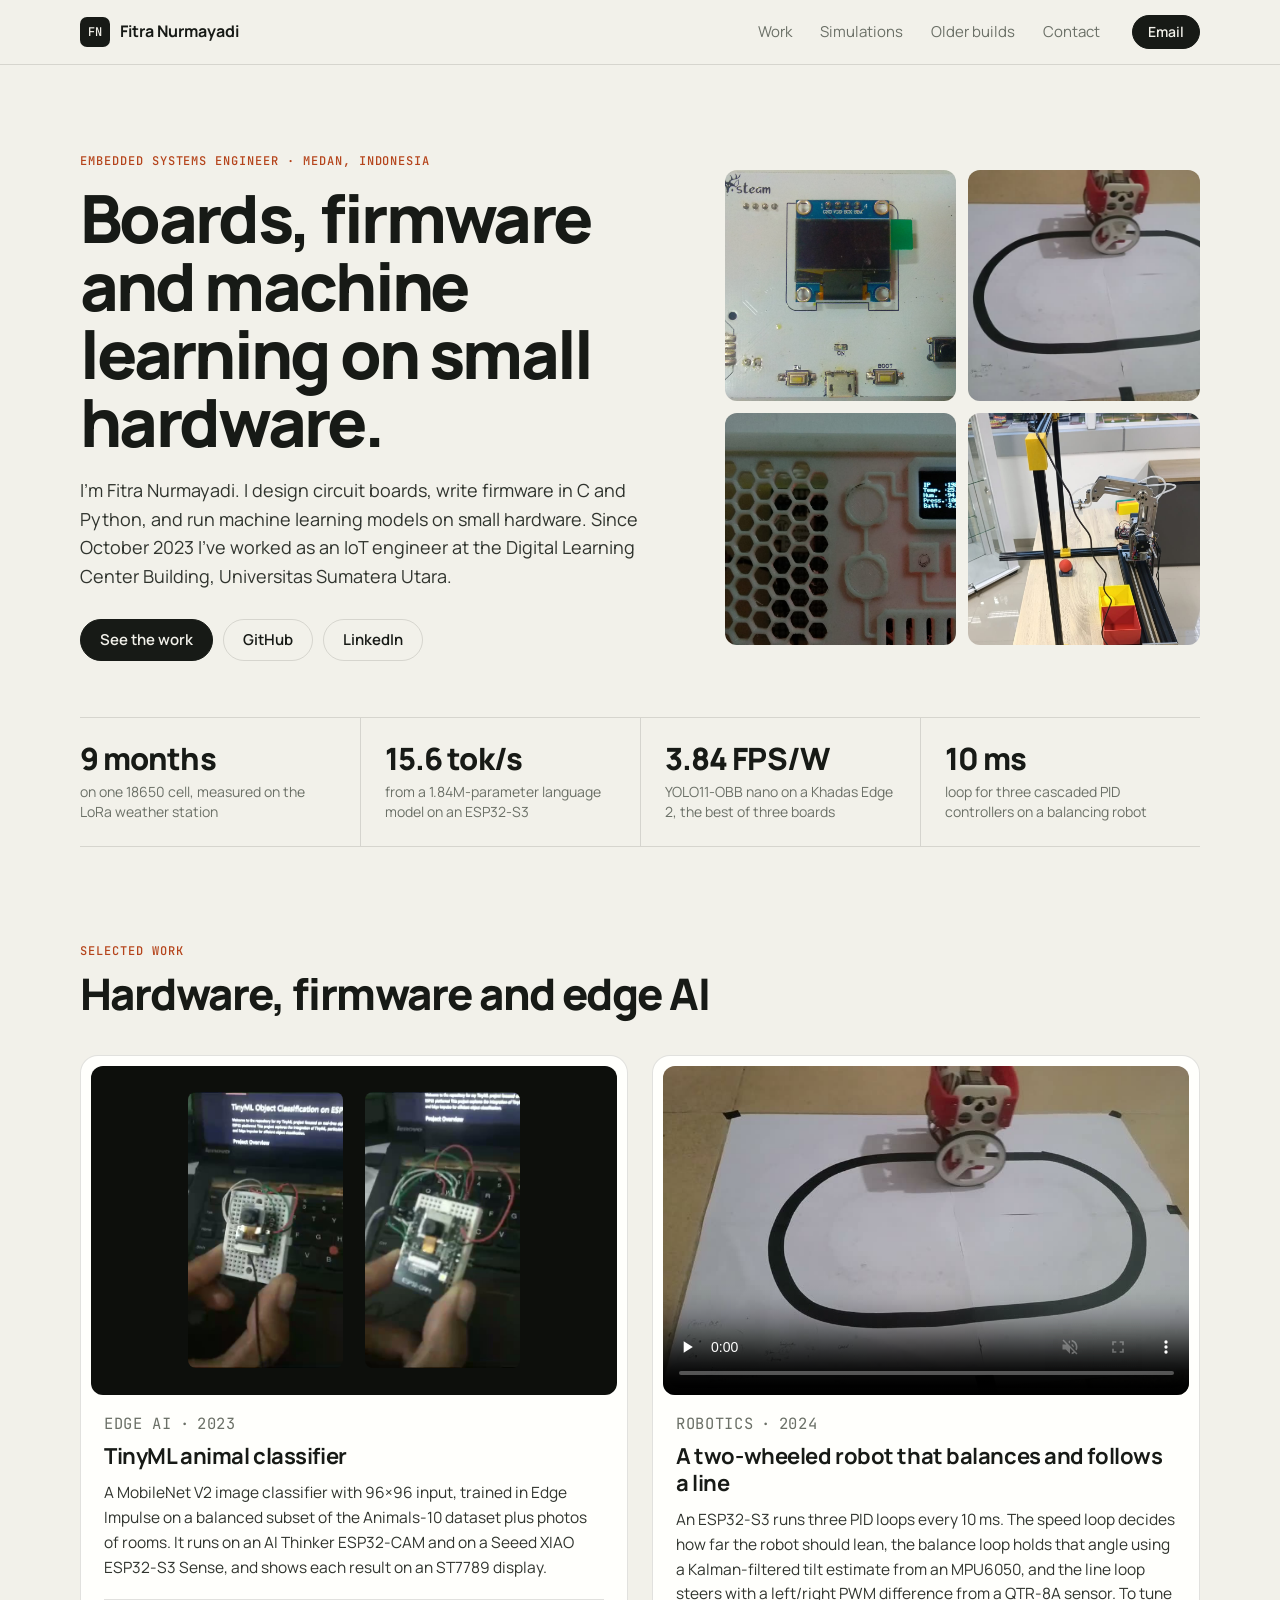
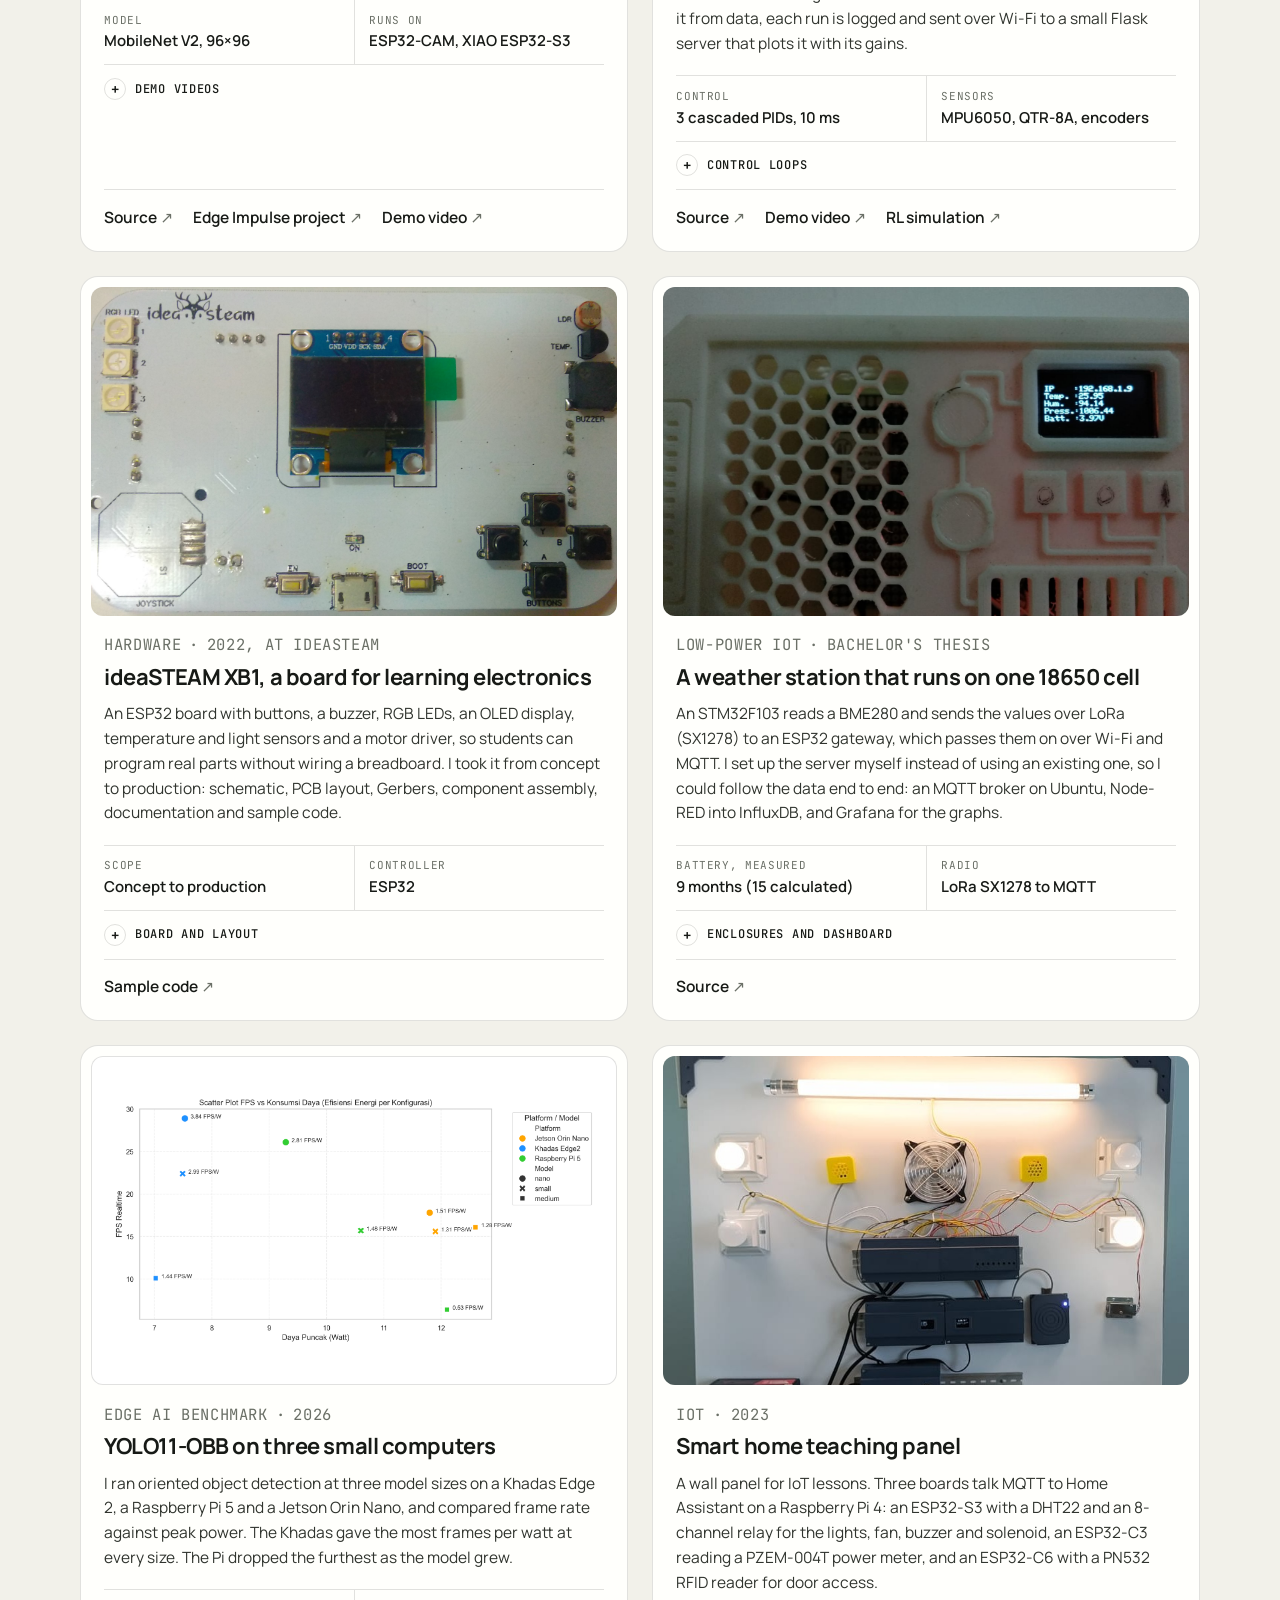
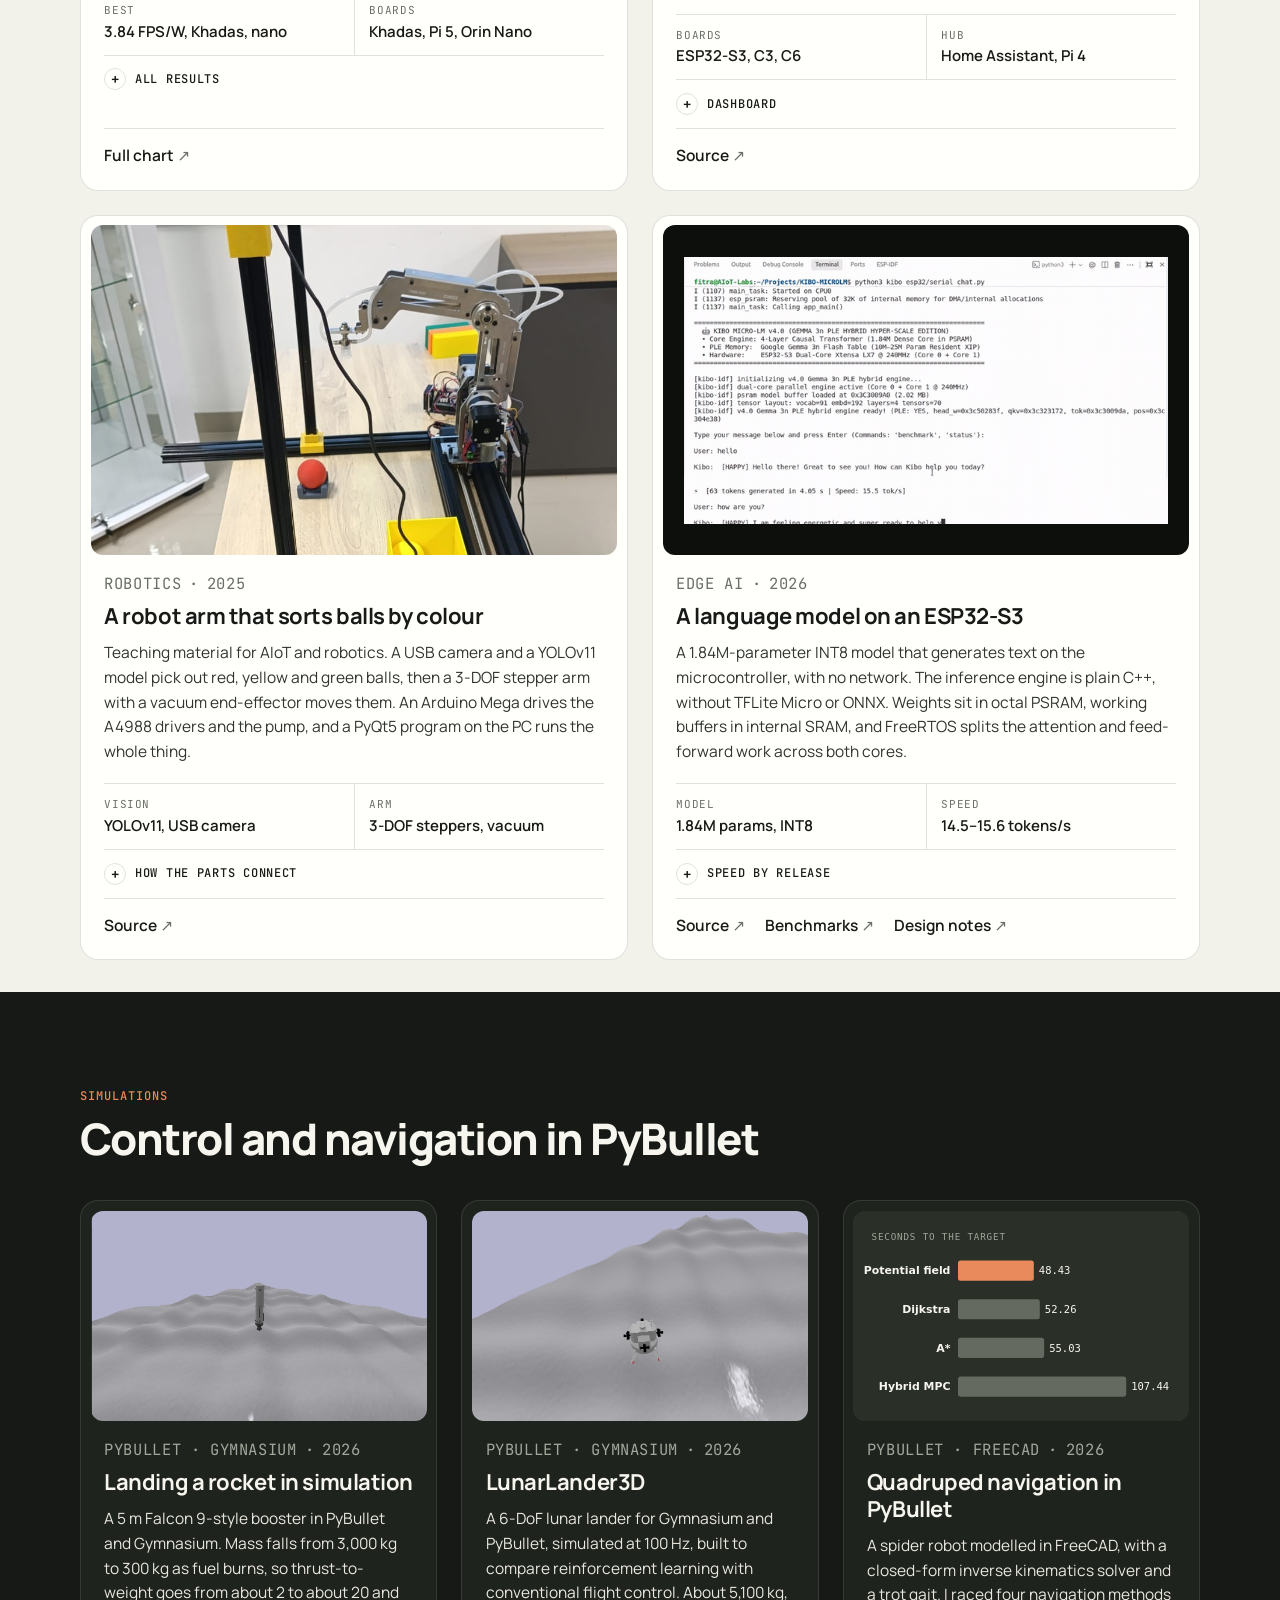
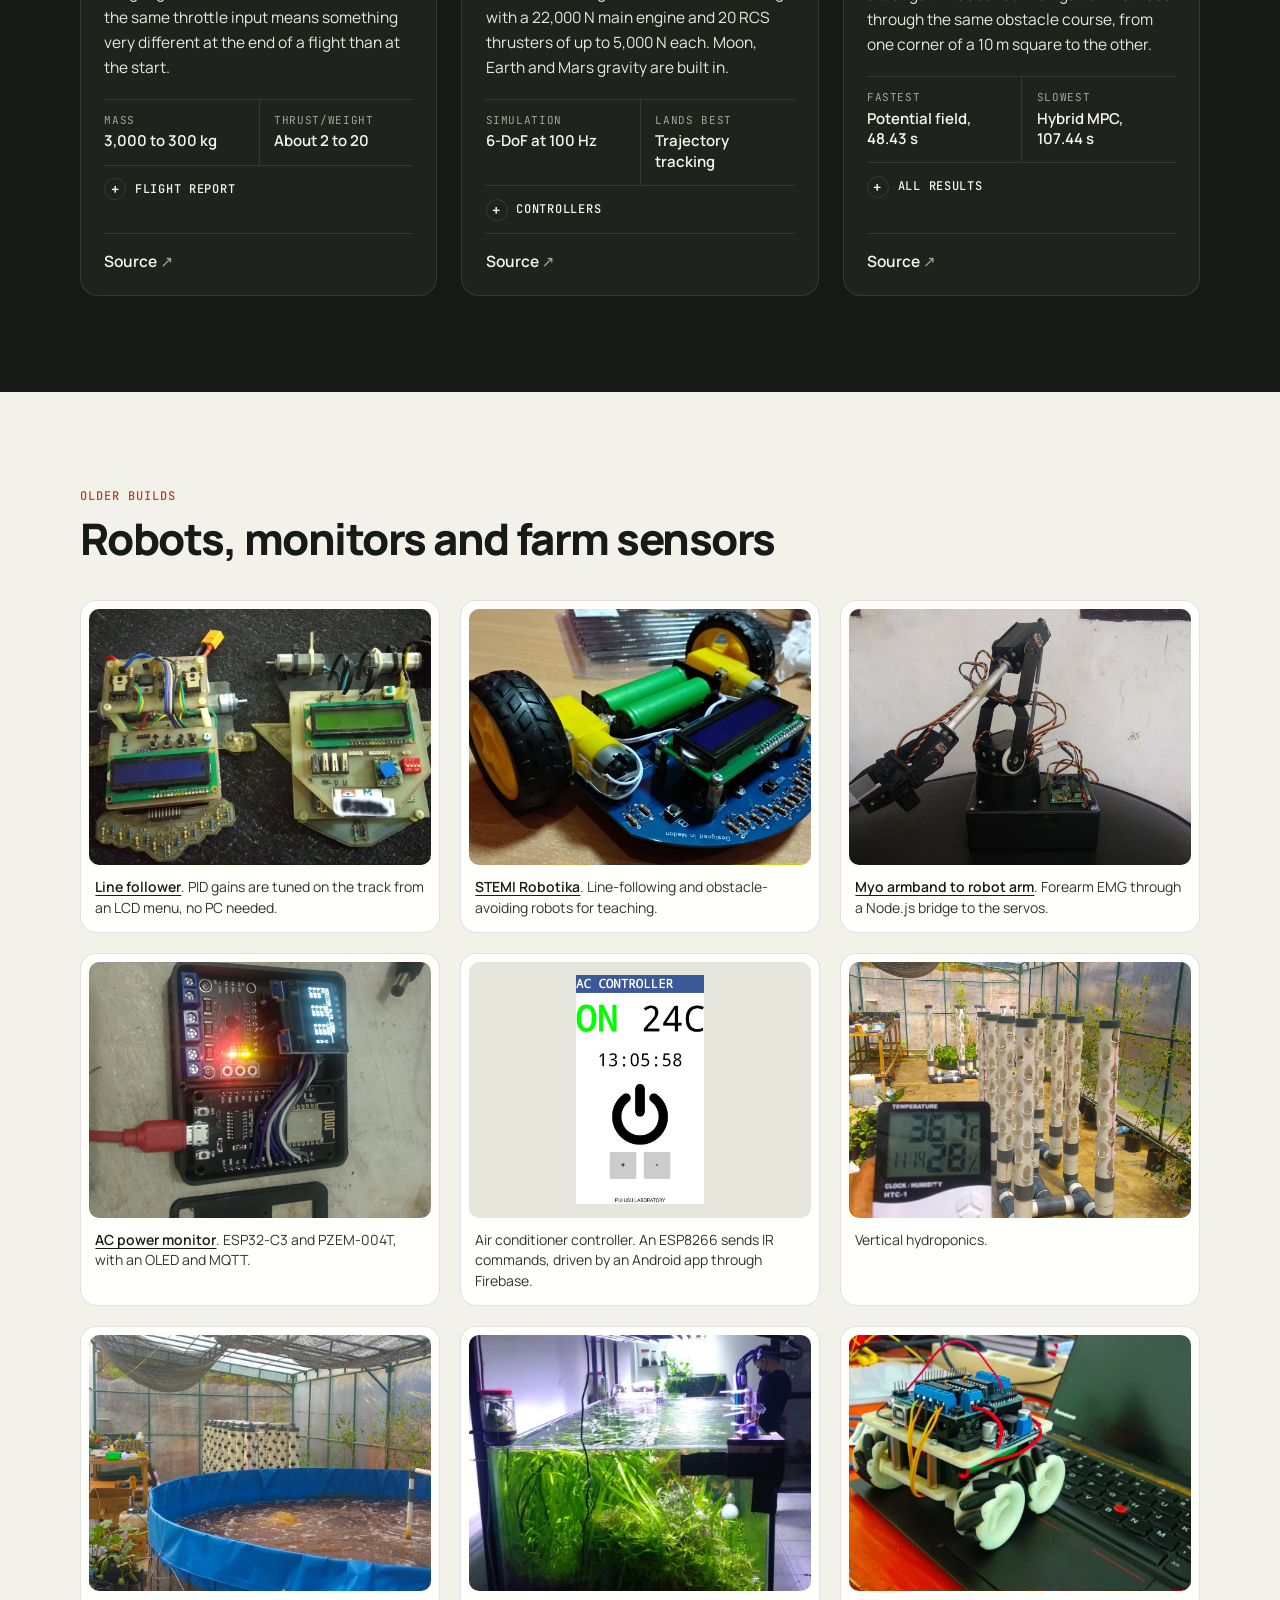
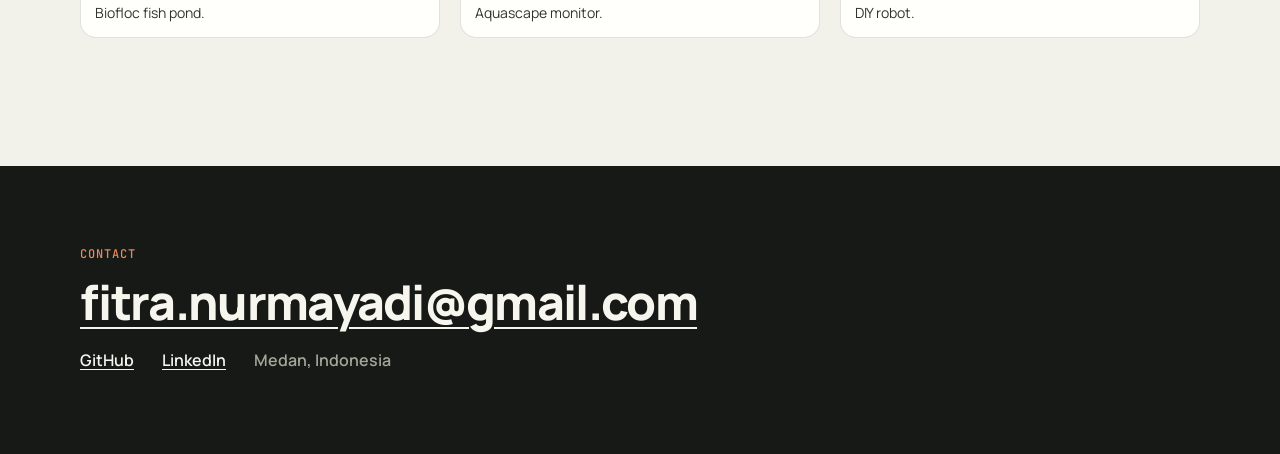
==== commit b8dc54d1: "Rebuild the page as uniform project cards Every project now has the same card: a 16:10 cover, descri" ====
--- a/index.html
+++ b/index.html
@@ -7,384 +7,417 @@
 <meta name="description" content="Circuit boards, firmware and small machine learning models built by Fitra Nurmayadi in Medan, Indonesia.">
 <link rel="preconnect" href="https://fonts.googleapis.com">
 <link rel="preconnect" href="https://fonts.gstatic.com" crossorigin>
-<link rel="stylesheet" href="https://fonts.googleapis.com/css2?family=IBM+Plex+Mono:wght@400;500&amp;family=IBM+Plex+Sans:wght@400;500;600&amp;display=swap">
-<link rel="stylesheet" href="style.css">
+<link rel="stylesheet" href="https://fonts.googleapis.com/css2?family=JetBrains+Mono:wght@400;500&amp;family=Manrope:wght@400;500;600;700;800&amp;display=swap">
+<link rel="stylesheet" href="style.css?v=3">
 </head>
 <body>
 
-<header class="topbar">
-  <div class="wrap topbar-inner">
-    <a class="brand" href="#top">Fitra Nurmayadi</a>
+<header class="top">
+  <div class="wrap top-in">
+    <a class="brand" href="#top"><span class="mark">FN</span><span>Fitra Nurmayadi</span></a>
     <nav aria-label="Sections">
       <a href="#work">Work</a>
       <a href="#simulations">Simulations</a>
       <a href="#older">Older builds</a>
-      <a class="ext" href="https://github.com/fitranurmayadi">GitHub</a>
-      <a class="ext" href="https://www.linkedin.com/in/fitra-nurmayadi/">LinkedIn</a>
+      <a href="#contact">Contact</a>
     </nav>
+    <a class="btn small" href="mailto:fitra.nurmayadi@gmail.com">Email</a>
   </div>
 </header>
 
-<main id="top" class="wrap">
-
-<section class="intro">
-  <h1>Fitra Nurmayadi</h1>
-  <p class="lede">I'm an embedded systems engineer in Medan, Indonesia. I design circuit boards, write firmware in C and Python, and run machine learning models on small hardware. Since October 2023 I've worked as an IoT engineer at the Digital Learning Center Building, Universitas Sumatera Utara.</p>
-  <p class="contact">
-    <a href="mailto:fitra.nurmayadi@gmail.com">fitra.nurmayadi@gmail.com</a>
-    <a href="https://github.com/fitranurmayadi">GitHub</a>
-    <a href="https://www.linkedin.com/in/fitra-nurmayadi/">LinkedIn</a>
-  </p>
+<main id="top">
+
+<section class="hero wrap">
+  <div class="hero-text">
+    <p class="eyebrow">Embedded systems engineer · Medan, Indonesia</p>
+    <h1>Boards, firmware and machine learning on small hardware.</h1>
+    <p class="lede">I'm Fitra Nurmayadi. I design circuit boards, write firmware in C and Python, and run machine learning models on small hardware. Since October 2023 I've worked as an IoT engineer at the Digital Learning Center Building, Universitas Sumatera Utara.</p>
+    <p class="actions">
+      <a class="btn" href="#work">See the work</a>
+      <a class="btn ghost" href="https://github.com/fitranurmayadi">GitHub</a>
+      <a class="btn ghost" href="https://www.linkedin.com/in/fitra-nurmayadi/">LinkedIn</a>
+    </p>
+  </div>
+  <div class="hero-tiles">
+    <img src="assets/images/ideasteam_7.jpg" alt="ideaSTEAM XB1 learning board" width="2904" height="1758">
+    <img class="pos-top" src="assets/images/twsbr_poster.jpg" alt="Two-wheeled self-balancing robot on an oval line track" width="960" height="540">
+    <img src="assets/images/low-power-weather-parameters-monitoring-device_9.jpeg" alt="Weather station enclosure with its small display" width="1600" height="900">
+    <img src="assets/images/robotic_arm_2.jpeg" alt="Three-axis robot arm on a yellow frame" width="902" height="1221">
+  </div>
 </section>
 
-<section id="work" class="section">
-  <h2 class="label">Selected work</h2>
-
-  <ol class="cards">
-    <li><a class="card" href="#tinyml"><span class="thumb"><img src="assets/images/tinyml-xiao-esp32s3_poster.jpg" alt="" width="368" height="656"></span><span class="card-title">TinyML animal classifier</span><span class="card-meta">Edge AI · 2023</span></a></li>
-    <li><a class="card" href="#twsbr"><span class="thumb"><img class="top" src="assets/images/twsbr_poster.jpg" alt="" width="960" height="540"></span><span class="card-title">Self-balancing line follower</span><span class="card-meta">Robotics · 2024</span></a></li>
-    <li><a class="card" href="#xb1"><span class="thumb"><img src="assets/images/ideasteam_7.jpg" alt="" width="2904" height="1758"></span><span class="card-title">ideaSTEAM XB1 learning board</span><span class="card-meta">Hardware · 2022</span></a></li>
-    <li><a class="card" href="#weather"><span class="thumb"><img class="upper" src="assets/images/low-power-weather-parameters-monitoring-device_4.jpg" alt="" width="961" height="1341"></span><span class="card-title">Weather station on one 18650 cell</span><span class="card-meta">Low-power IoT · Bachelor's thesis</span></a></li>
-    <li><a class="card" href="#obb"><span class="thumb white"><img class="fit" src="assets/images/obb_benchmark_energy.png" alt="" width="3199" height="1655"></span><span class="card-title">YOLO11-OBB on three small computers</span><span class="card-meta">Edge AI benchmark · 2026</span></a></li>
-    <li><a class="card" href="#panel"><span class="thumb"><img src="assets/images/smarthome-iot-dlcb_1.jpeg" alt="" width="792" height="902"></span><span class="card-title">Smart home teaching panel</span><span class="card-meta">IoT · 2023</span></a></li>
-    <li><a class="card" href="#arm"><span class="thumb"><img src="assets/images/robotic_arm_2.jpeg" alt="" width="902" height="1221"></span><span class="card-title">Robot arm that sorts by colour</span><span class="card-meta">Robotics · 2025</span></a></li>
-    <li><a class="card" href="#microlm"><span class="thumb dark"><img class="fit" src="assets/images/esp32_microlm_terminal.png" alt="" width="648" height="357"></span><span class="card-title">A language model on an ESP32-S3</span><span class="card-meta">Edge AI · 2026</span></a></li>
-    <li><a class="card" href="#simulations"><span class="thumb"><img src="assets/images/rocketlander3d_sim.png" alt="" width="1025" height="776"></span><span class="card-title">Robotics simulations</span><span class="card-meta">Simulation · 2026</span></a></li>
-  </ol>
-
-  <article class="project" id="tinyml">
-    <div class="text">
-      <p class="meta"><span>Edge AI</span><span>2023</span></p>
-      <h3>TinyML animal classifier</h3>
-      <p>A MobileNet V2 image classifier with 96×96 input, trained in Edge Impulse on a balanced subset of the Animals-10 dataset plus photos of rooms. It runs on an AI Thinker ESP32-CAM and on a Seeed XIAO ESP32-S3 Sense, and shows each result on an ST7789 display.</p>
-      <p class="links">
-        <a href="https://github.com/fitranurmayadi/Edge-Impulse-ESP32S3-Animals-10-with-ST7789">Source</a>
-        <a href="https://studio.edgeimpulse.com/studio/327359">Edge Impulse project</a>
-        <a href="https://youtube.com/shorts/LacXYa14CoM">Demo video</a>
-      </p>
+<section class="wrap" aria-label="Highlights">
+  <dl class="stats">
+    <div><dt>9 months</dt><dd>on one 18650 cell, measured on the LoRa weather station</dd></div>
+    <div><dt>15.6 tok/s</dt><dd>from a 1.84M-parameter language model on an ESP32-S3</dd></div>
+    <div><dt>3.84 FPS/W</dt><dd>YOLO11-OBB nano on a Khadas Edge 2, the best of three boards</dd></div>
+    <div><dt>10 ms</dt><dd>loop for three cascaded PID controllers on a balancing robot</dd></div>
+  </dl>
+</section>
+
+<section id="work" class="section wrap">
+  <div class="section-head">
+    <p class="eyebrow">Selected work</p>
+    <h2>Hardware, firmware and edge AI</h2>
+  </div>
+
+  <div class="cards">
+
+    <article class="card" id="tinyml">
+      <div class="cover dark duo">
+        <img src="assets/images/tinyml-xiao-esp32s3_poster.jpg" alt="XIAO ESP32-S3 Sense on a breadboard in front of a laptop" width="368" height="656">
+        <img src="assets/images/tinyml-esp32cam-ai-thinker_poster.jpg" alt="ESP32-CAM on a breadboard held in front of a laptop" width="368" height="656">
+      </div>
+      <div class="card-body">
+        <p class="meta"><span>Edge AI</span><span>2023</span></p>
+        <h3>TinyML animal classifier</h3>
+        <p>A MobileNet V2 image classifier with 96×96 input, trained in Edge Impulse on a balanced subset of the Animals-10 dataset plus photos of rooms. It runs on an AI Thinker ESP32-CAM and on a Seeed XIAO ESP32-S3 Sense, and shows each result on an ST7789 display.</p>
+        <dl class="facts">
+          <div><dt>Model</dt><dd>MobileNet V2, 96×96</dd></div>
+          <div><dt>Runs on</dt><dd>ESP32-CAM, XIAO ESP32-S3</dd></div>
+        </dl>
+        <details class="more">
+          <summary>Demo videos</summary>
+          <div class="pair phones">
+            <figure>
+              <div class="frame r-9x16"><video controls muted playsinline preload="none" poster="assets/images/tinyml-xiao-esp32s3_poster.jpg" width="368" height="656"><source src="assets/video/tinyml-xiao-esp32s3.mp4" type="video/mp4"></video></div>
+              <figcaption>On the XIAO ESP32-S3 Sense.</figcaption>
+            </figure>
+            <figure>
+              <div class="frame r-9x16"><video controls muted playsinline preload="none" poster="assets/images/tinyml-esp32cam-ai-thinker_poster.jpg" width="368" height="656"><source src="assets/video/tinyml-esp32cam-ai-thinker.mp4" type="video/mp4"></video></div>
+              <figcaption>On the AI Thinker ESP32-CAM.</figcaption>
+            </figure>
+          </div>
+        </details>
+        <p class="links">
+          <a href="https://github.com/fitranurmayadi/Edge-Impulse-ESP32S3-Animals-10-with-ST7789">Source</a>
+          <a href="https://studio.edgeimpulse.com/studio/327359">Edge Impulse project</a>
+          <a href="https://youtube.com/shorts/LacXYa14CoM">Demo video</a>
+        </p>
+      </div>
+    </article>
+
+    <article class="card" id="twsbr">
+      <div class="cover"><video class="pos-top" controls muted playsinline preload="none" poster="assets/images/twsbr_poster.jpg" width="960" height="540"><source src="assets/video/twsbr-demo.mp4" type="video/mp4"></video></div>
+      <div class="card-body">
+        <p class="meta"><span>Robotics</span><span>2024</span></p>
+        <h3>A two-wheeled robot that balances and follows a line</h3>
+        <p>An ESP32-S3 runs three PID loops every 10 ms. The speed loop decides how far the robot should lean, the balance loop holds that angle using a Kalman-filtered tilt estimate from an MPU6050, and the line loop steers with a left/right PWM difference from a QTR-8A sensor. To tune it from data, each run is logged and sent over Wi-Fi to a small Flask server that plots it with its gains.</p>
+        <dl class="facts">
+          <div><dt>Control</dt><dd>3 cascaded PIDs, 10 ms</dd></div>
+          <div><dt>Sensors</dt><dd>MPU6050, QTR-8A, encoders</dd></div>
+        </dl>
+        <details class="more">
+          <summary>Control loops</summary>
+          <table>
+            <thead><tr><th>Loop</th><th>Measures</th><th>Output</th></tr></thead>
+            <tbody>
+              <tr><td>Speed</td><td>Wheel encoders</td><td>Tilt setpoint, ±2°</td></tr>
+              <tr><td>Balance</td><td>MPU6050 through a Kalman filter</td><td>Motor PWM</td></tr>
+              <tr><td>Line</td><td>QTR-8A, 8 reflectance sensors</td><td>Steering PWM, ±100</td></tr>
+            </tbody>
+          </table>
+          <figure>
+            <a class="frame white" href="assets/images/twsbr_control.svg"><img src="assets/images/twsbr_control.svg" alt="Block diagram: the speed PID sets the tilt setpoint for the balance PID, the line PID adds steering, a mixer drives both motors, and encoders, the IMU and the line sensor feed back" loading="lazy" width="964" height="478"></a>
+            <figcaption>It balances and follows the oval track. The speed loop was never finished and still settles below its setpoint.</figcaption>
+          </figure>
+        </details>
+        <p class="links">
+          <a href="https://github.com/fitranurmayadi/twsbr">Source</a>
+          <a href="https://www.youtube.com/watch?v=iszBgYYvSfs">Demo video</a>
+          <a href="https://github.com/fitranurmayadi/twsbr-rl">RL simulation</a>
+        </p>
+      </div>
+    </article>
+
+    <article class="card" id="xb1">
+      <div class="cover"><img src="assets/images/ideasteam_7.jpg" alt="Assembled ideaSTEAM XB1 board with OLED display and buttons" loading="lazy" width="2904" height="1758"></div>
+      <div class="card-body">
+        <p class="meta"><span>Hardware</span><span>2022, at IDEASTEAM</span></p>
+        <h3>ideaSTEAM XB1, a board for learning electronics</h3>
+        <p>An ESP32 board with buttons, a buzzer, RGB LEDs, an OLED display, temperature and light sensors and a motor driver, so students can program real parts without wiring a breadboard. I took it from concept to production: schematic, PCB layout, Gerbers, component assembly, documentation and sample code.</p>
+        <dl class="facts">
+          <div><dt>Scope</dt><dd>Concept to production</dd></div>
+          <div><dt>Controller</dt><dd>ESP32</dd></div>
+        </dl>
+        <details class="more">
+          <summary>Board and layout</summary>
+          <div class="pair">
+            <figure>
+              <div class="frame fill r-4x3"><img src="assets/images/ideasteam_6.jpg" alt="Back of the assembled board showing the ESP32 module and motor driver" loading="lazy" width="2239" height="1368"></div>
+              <figcaption>ESP32 side.</figcaption>
+            </figure>
+            <figure>
+              <div class="frame dark r-4x3"><img src="assets/images/ideasteam_5.png" alt="PCB layout of the board with red copper on black" loading="lazy" width="440" height="291"></div>
+              <figcaption>PCB layout.</figcaption>
+            </figure>
+          </div>
+        </details>
+        <p class="links"><a href="https://github.com/fitranurmayadi/ideasteam-test-code">Sample code</a></p>
+      </div>
+    </article>
+
+    <article class="card" id="weather">
+      <div class="cover"><img src="assets/images/low-power-weather-parameters-monitoring-device_9.jpeg" alt="Weather station enclosure with its small display" loading="lazy" width="1600" height="900"></div>
+      <div class="card-body">
+        <p class="meta"><span>Low-power IoT</span><span>Bachelor's thesis</span></p>
+        <h3>A weather station that runs on one 18650 cell</h3>
+        <p>An STM32F103 reads a BME280 and sends the values over LoRa (SX1278) to an ESP32 gateway, which passes them on over Wi-Fi and MQTT. I set up the server myself instead of using an existing one, so I could follow the data end to end: an MQTT broker on Ubuntu, Node-RED into InfluxDB, and Grafana for the graphs.</p>
+        <dl class="facts">
+          <div><dt>Battery, measured</dt><dd>9 months (15 calculated)</dd></div>
+          <div><dt>Radio</dt><dd>LoRa SX1278 to MQTT</dd></div>
+        </dl>
+        <details class="more">
+          <summary>Enclosures and dashboard</summary>
+          <div class="pair">
+            <figure>
+              <div class="frame white r-4x3"><img src="assets/images/low-power-weather-parameters-monitoring-device_4.jpg" alt="Two 3D-printed enclosures with antennas, one white and one black" loading="lazy" width="961" height="1341"></div>
+              <figcaption>The node and gateway enclosures.</figcaption>
+            </figure>
+            <figure>
+              <div class="frame dark r-4x3"><img src="assets/images/low-power-weather-parameters-monitoring-device_5.png" alt="Grafana dashboard with weather graphs" loading="lazy" width="2560" height="1440"></div>
+              <figcaption>Readings in Grafana.</figcaption>
+            </figure>
+          </div>
+        </details>
+        <p class="links"><a href="https://github.com/fitranurmayadi/weather-stations-lora-mqtt">Source</a></p>
+      </div>
+    </article>
+
+    <article class="card" id="obb">
+      <div class="cover white fit"><img src="assets/images/obb_benchmark_energy.png" alt="Scatter plot of frame rate against peak power for each board and model size" loading="lazy" width="3199" height="1655"></div>
+      <div class="card-body">
+        <p class="meta"><span>Edge AI benchmark</span><span>2026</span></p>
+        <h3>YOLO11-OBB on three small computers</h3>
+        <p>I ran oriented object detection at three model sizes on a Khadas Edge 2, a Raspberry Pi 5 and a Jetson Orin Nano, and compared frame rate against peak power. The Khadas gave the most frames per watt at every size. The Pi dropped the furthest as the model grew.</p>
+        <dl class="facts">
+          <div><dt>Best</dt><dd>3.84 FPS/W, Khadas, nano</dd></div>
+          <div><dt>Boards</dt><dd>Khadas, Pi 5, Orin Nano</dd></div>
+        </dl>
+        <details class="more">
+          <summary>All results</summary>
+          <table>
+            <caption>Frames per second per watt of peak power</caption>
+            <thead><tr><th>Model</th><th class="num">Khadas Edge 2</th><th class="num">Raspberry Pi 5</th><th class="num">Jetson Orin Nano</th></tr></thead>
+            <tbody>
+              <tr><td>nano</td><td class="num">3.84</td><td class="num">2.81</td><td class="num">1.51</td></tr>
+              <tr><td>small</td><td class="num">2.99</td><td class="num">1.48</td><td class="num">1.31</td></tr>
+              <tr><td>medium</td><td class="num">1.44</td><td class="num">0.53</td><td class="num">1.28</td></tr>
+            </tbody>
+          </table>
+        </details>
+        <p class="links"><a href="assets/images/obb_benchmark_energy.png">Full chart</a></p>
+      </div>
+    </article>
+
+    <article class="card" id="panel">
+      <div class="cover"><img class="pos-upper" src="assets/images/smarthome-iot-dlcb_1.jpeg" alt="Wall-mounted panel with lamps, fan and controller boards" loading="lazy" width="792" height="902"></div>
+      <div class="card-body">
+        <p class="meta"><span>IoT</span><span>2023</span></p>
+        <h3>Smart home teaching panel</h3>
+        <p>A wall panel for IoT lessons. Three boards talk MQTT to Home Assistant on a Raspberry Pi 4: an ESP32-S3 with a DHT22 and an 8-channel relay for the lights, fan, buzzer and solenoid, an ESP32-C3 reading a PZEM-004T power meter, and an ESP32-C6 with a PN532 RFID reader for door access.</p>
+        <dl class="facts">
+          <div><dt>Boards</dt><dd>ESP32-S3, C3, C6</dd></div>
+          <div><dt>Hub</dt><dd>Home Assistant, Pi 4</dd></div>
+        </dl>
+        <details class="more">
+          <summary>Dashboard</summary>
+          <figure>
+            <div class="frame dark r-16x9"><img src="assets/images/smarthome-iot-dlcb_2.jpeg" alt="Home Assistant dashboard for the panel" loading="lazy" width="1600" height="796"></div>
+            <figcaption>Its Home Assistant dashboard.</figcaption>
+          </figure>
+        </details>
+        <p class="links"><a href="https://github.com/fitranurmayadi/smarthome-iot-dlcb">Source</a></p>
+      </div>
+    </article>
+
+    <article class="card" id="arm">
+      <div class="cover"><img src="assets/images/robotic_arm_2.jpeg" alt="Three-axis robot arm on a yellow frame" loading="lazy" width="902" height="1221"></div>
+      <div class="card-body">
+        <p class="meta"><span>Robotics</span><span>2025</span></p>
+        <h3>A robot arm that sorts balls by colour</h3>
+        <p>Teaching material for AIoT and robotics. A USB camera and a YOLOv11 model pick out red, yellow and green balls, then a 3-DOF stepper arm with a vacuum end-effector moves them. An Arduino Mega drives the A4988 drivers and the pump, and a PyQt5 program on the PC runs the whole thing.</p>
+        <dl class="facts">
+          <div><dt>Vision</dt><dd>YOLOv11, USB camera</dd></div>
+          <div><dt>Arm</dt><dd>3-DOF steppers, vacuum</dd></div>
+        </dl>
+        <details class="more">
+          <summary>How the parts connect</summary>
+          <figure>
+            <div class="frame white r-16x9"><img src="assets/images/robotic_arm_1.jpeg" alt="Block diagram of the arm's hardware and software" loading="lazy" width="1058" height="583"></div>
+          </figure>
+        </details>
+        <p class="links"><a href="https://github.com/fitranurmayadi/robotic_arm_yolo_pick_n_place">Source</a></p>
+      </div>
+    </article>
+
+    <article class="card" id="microlm">
+      <div class="cover dark fit"><img src="assets/images/esp32_microlm_terminal.png" alt="Terminal showing the model's boot log and a chat reply, 63 tokens in 4.05 seconds at 15.5 tokens per second" loading="lazy" width="648" height="357"></div>
+      <div class="card-body">
+        <p class="meta"><span>Edge AI</span><span>2026</span></p>
+        <h3>A language model on an ESP32-S3</h3>
+        <p>A 1.84M-parameter INT8 model that generates text on the microcontroller, with no network. The inference engine is plain C++, without TFLite Micro or ONNX. Weights sit in octal PSRAM, working buffers in internal SRAM, and FreeRTOS splits the attention and feed-forward work across both cores.</p>
+        <dl class="facts">
+          <div><dt>Model</dt><dd>1.84M params, INT8</dd></div>
+          <div><dt>Speed</dt><dd>14.5–15.6 tokens/s</dd></div>
+        </dl>
+        <details class="more">
+          <summary>Speed by release</summary>
+          <table>
+            <thead><tr><th>Release</th><th>What changed</th><th class="num">Tokens/s</th></tr></thead>
+            <tbody>
+              <tr><td>v1.0</td><td>Single-core baseline</td><td class="num">about 12.3</td></tr>
+              <tr><td>v2.0</td><td>Dual-core FreeRTOS, 8-way unrolled FPU loop</td><td class="num">13.5–14.5</td></tr>
+              <tr><td>v3.0</td><td>Moved to native ESP-IDF, tasks pinned to cores</td><td class="num">14.5–15.4</td></tr>
+              <tr><td>v4.0</td><td>Dual-core with 8-way FP32 accumulators</td><td class="num">14.5–15.6</td></tr>
+            </tbody>
+          </table>
+          <p class="note">v4.0 reaches the same speed on the ESP32-S3 DevKit N16R8, Arduino Nano ESP32 and Seeed XIAO ESP32-S3. The screenshot shows a chat over the serial port: 63 tokens in 4.05 s.</p>
+        </details>
+        <p class="links">
+          <a href="https://github.com/fitranurmayadi/esp32-microlm">Source</a>
+          <a href="https://github.com/fitranurmayadi/esp32-microlm/blob/main/BENCHMARK.md">Benchmarks</a>
+          <a href="https://github.com/fitranurmayadi/esp32-microlm/blob/main/JOURNEY.md">Design notes</a>
+        </p>
+      </div>
+    </article>
+
+  </div>
+</section>
+
+<section id="simulations" class="band">
+  <div class="section wrap">
+    <div class="section-head">
+      <p class="eyebrow">Simulations</p>
+      <h2>Control and navigation in PyBullet</h2>
     </div>
-    <div class="media">
-      <div class="pair phones">
-        <figure>
-          <div class="frame cover r-9x16">
-            <video controls muted playsinline preload="none" poster="assets/images/tinyml-xiao-esp32s3_poster.jpg" width="368" height="656">
-              <source src="assets/video/tinyml-xiao-esp32s3.mp4" type="video/mp4">
-            </video>
-          </div>
-          <figcaption>On the XIAO ESP32-S3 Sense.</figcaption>
-        </figure>
-        <figure>
-          <div class="frame cover r-9x16">
-            <video controls muted playsinline preload="none" poster="assets/images/tinyml-esp32cam-ai-thinker_poster.jpg" width="368" height="656">
-              <source src="assets/video/tinyml-esp32cam-ai-thinker.mp4" type="video/mp4">
-            </video>
-          </div>
-          <figcaption>On the AI Thinker ESP32-CAM.</figcaption>
-        </figure>
-      </div>
+
+    <div class="cards three">
+
+      <article class="card" id="rocket">
+        <div class="cover"><img src="assets/images/rocketlander3d_sim.png" alt="Rocket above terrain in the PyBullet window" loading="lazy" width="1025" height="776"></div>
+        <div class="card-body">
+          <p class="meta"><span>PyBullet · Gymnasium</span><span>2026</span></p>
+          <h3>Landing a rocket in simulation</h3>
+          <p>A 5 m Falcon 9-style booster in PyBullet and Gymnasium. Mass falls from 3,000 kg to 300 kg as fuel burns, so thrust-to-weight goes from about 2 to about 20 and the same throttle input means something very different at the end of a flight than at the start.</p>
+          <dl class="facts">
+            <div><dt>Mass</dt><dd>3,000 to 300 kg</dd></div>
+            <div><dt>Thrust/weight</dt><dd>About 2 to 20</dd></div>
+          </dl>
+          <details class="more">
+            <summary>Flight report</summary>
+            <figure>
+              <div class="frame white r-4x3"><img src="assets/images/rocketlander3d_report.png" alt="Flight report with plots of altitude, velocity and attitude" loading="lazy" width="1200" height="1200"></div>
+            </figure>
+          </details>
+          <p class="links"><a href="https://github.com/fitranurmayadi/RocketLander3D">Source</a></p>
+        </div>
+      </article>
+
+      <article class="card" id="lunar">
+        <div class="cover"><img class="pos-lower" src="assets/images/lunarlander3d_sim.png" alt="Lunar lander descending over grey procedurally generated terrain" loading="lazy" width="798" height="838"></div>
+        <div class="card-body">
+          <p class="meta"><span>PyBullet · Gymnasium</span><span>2026</span></p>
+          <h3>LunarLander3D</h3>
+          <p>A 6-DoF lunar lander for Gymnasium and PyBullet, simulated at 100 Hz, built to compare reinforcement learning with conventional flight control. About 5,100 kg, with a 22,000 N main engine and 20 RCS thrusters of up to 5,000 N each. Moon, Earth and Mars gravity are built in.</p>
+          <dl class="facts">
+            <div><dt>Simulation</dt><dd>6-DoF at 100 Hz</dd></div>
+            <div><dt>Lands best</dt><dd>Trajectory tracking</dd></div>
+          </dl>
+          <details class="more">
+            <summary>Controllers</summary>
+            <p class="note">The 2D LunarLander in Gymnasium was too simple for the comparison. There are three controllers so far: decoupled PID loops driven by a state machine, direct thrust vectoring, and tracking a precomputed reference trajectory. The trajectory tracker lands best.</p>
+          </details>
+          <p class="links"><a href="https://github.com/fitranurmayadi/LunarLander3D">Source</a></p>
+        </div>
+      </article>
+
+      <article class="card" id="spider">
+        <div class="cover"><img src="assets/images/quadruped_times.svg" alt="Bar chart of time to reach the target for four navigation methods" loading="lazy" width="800" height="500"></div>
+        <div class="card-body">
+          <p class="meta"><span>PyBullet · FreeCAD</span><span>2026</span></p>
+          <h3>Quadruped navigation in PyBullet</h3>
+          <p>A spider robot modelled in FreeCAD, with a closed-form inverse kinematics solver and a trot gait. I raced four navigation methods through the same obstacle course, from one corner of a 10 m square to the other.</p>
+          <dl class="facts">
+            <div><dt>Fastest</dt><dd>Potential field, 48.43 s</dd></div>
+            <div><dt>Slowest</dt><dd>Hybrid MPC, 107.44 s</dd></div>
+          </dl>
+          <details class="more">
+            <summary>All results</summary>
+            <table>
+              <thead><tr><th>Method</th><th class="num">Seconds</th></tr></thead>
+              <tbody>
+                <tr><td>Artificial potential field</td><td class="num">48.43</td></tr>
+                <tr><td>Dijkstra</td><td class="num">52.26</td></tr>
+                <tr><td>A*</td><td class="num">55.03</td></tr>
+                <tr><td>Hybrid MPC</td><td class="num">107.44</td></tr>
+              </tbody>
+            </table>
+            <p class="note">MPC came last partly because its optimiser shared a single Python thread with the other three robots.</p>
+          </details>
+          <p class="links"><a href="https://github.com/fitranurmayadi/Quadrupped-Spider">Source</a></p>
+        </div>
+      </article>
+
     </div>
-  </article>
-
-  <article class="project" id="twsbr">
-    <div class="text">
-      <p class="meta"><span>Robotics</span><span>2024</span></p>
-      <h3>A two-wheeled robot that balances and follows a line</h3>
-      <p>An ESP32-S3 runs three PID loops every 10 ms. The speed loop decides how far the robot should lean, the balance loop holds that angle using a Kalman-filtered tilt estimate from an MPU6050, and the line loop steers with a left/right PWM difference from a QTR-8A sensor. Two BLDC motors with built-in encoders drive the wheels.</p>
-      <table>
-        <caption>Control loops, every 10 ms</caption>
-        <thead><tr><th>Loop</th><th>Measures</th><th>Output</th></tr></thead>
-        <tbody>
-          <tr><td>Speed</td><td>Wheel encoders</td><td>Tilt setpoint, ±2°</td></tr>
-          <tr><td>Balance</td><td>MPU6050 through a Kalman filter</td><td>Motor PWM</td></tr>
-          <tr><td>Line</td><td>QTR-8A, 8 reflectance sensors</td><td>Steering PWM, ±100</td></tr>
-        </tbody>
-      </table>
-      <p>To tune it from data rather than by eye, the robot logs ten seconds of speed, tilt and line position and sends them over Wi-Fi to a small Flask server, which plots each run with its gains. It balances and follows the oval track. The speed loop was never finished and still settles well below its setpoint. Later I compared reinforcement learning with LQR and PID on the same kind of robot in simulation.</p>
-      <p class="links">
-        <a href="https://github.com/fitranurmayadi/twsbr">Source</a>
-        <a href="https://www.youtube.com/watch?v=iszBgYYvSfs">Demo video</a>
-        <a href="https://github.com/fitranurmayadi/twsbr-rl">Simulation</a>
-      </p>
-    </div>
-    <div class="media">
-      <figure>
-        <div class="frame cover r-16x9">
-          <video controls muted playsinline preload="none" poster="assets/images/twsbr_poster.jpg" width="960" height="540">
-            <source src="assets/video/twsbr-demo.mp4" type="video/mp4">
-          </video>
-        </div>
-        <figcaption>On the oval test track.</figcaption>
-      </figure>
-      <figure>
-        <a class="plain" href="assets/images/twsbr_control.svg"><img src="assets/images/twsbr_control.svg" alt="Block diagram: the speed PID sets the tilt setpoint for the balance PID, the line PID adds steering, a mixer drives both motors, and encoders, the IMU and the line sensor feed back" loading="lazy" width="964" height="478"></a>
-        <figcaption>The three loops and the sensors that close them.</figcaption>
-      </figure>
-    </div>
-  </article>
-
-  <article class="project" id="xb1">
-    <div class="text">
-      <p class="meta"><span>Hardware</span><span>2022, at IDEASTEAM</span></p>
-      <h3>ideaSTEAM XB1, a board for learning electronics</h3>
-      <p>An ESP32 board with buttons, a buzzer, RGB LEDs, an OLED display, temperature and light sensors and a motor driver, so students can program real parts without wiring a breadboard. I took it from concept to production: schematic, PCB layout, Gerbers, component assembly, documentation and sample code.</p>
-      <p class="links"><a href="https://github.com/fitranurmayadi/ideasteam-test-code">Sample code</a></p>
-    </div>
-    <div class="media">
-      <figure>
-        <div class="frame cover r-16x10"><img src="assets/images/ideasteam_7.jpg" alt="Assembled ideaSTEAM XB1 board with OLED display and buttons" loading="lazy" width="2904" height="1758"></div>
-        <figcaption>Assembled board, front.</figcaption>
-      </figure>
-      <div class="pair">
-        <figure>
-          <div class="frame cover r-4x3"><img src="assets/images/ideasteam_6.jpg" alt="Back of the assembled board showing the ESP32 module and motor driver" loading="lazy" width="2239" height="1368"></div>
-          <figcaption>ESP32 side.</figcaption>
-        </figure>
-        <figure>
-          <div class="frame dark r-4x3"><img src="assets/images/ideasteam_5.png" alt="PCB layout of the board with red copper on black" loading="lazy" width="440" height="291"></div>
-          <figcaption>PCB layout.</figcaption>
-        </figure>
-      </div>
-    </div>
-  </article>
-
-  <article class="project" id="weather">
-    <div class="text">
-      <p class="meta"><span>Low-power IoT</span><span>Bachelor's thesis</span></p>
-      <h3>A weather station that runs on one 18650 cell</h3>
-      <p>An STM32F103 reads a BME280 and sends the values over LoRa (SX1278) to an ESP32 gateway, which passes them on over Wi-Fi and MQTT. I set up the server myself instead of using an existing one, so I could follow the data end to end: an MQTT broker on Ubuntu, Node-RED into InfluxDB, and Grafana for the graphs.</p>
-      <table>
-        <caption>Battery life on one Li-ion 18650</caption>
-        <tbody>
-          <tr><td>Calculated</td><td class="num">15 months</td></tr>
-          <tr><td>Measured</td><td class="num">9 months</td></tr>
-        </tbody>
-      </table>
-      <p class="links"><a href="https://github.com/fitranurmayadi/weather-stations-lora-mqtt">Source</a></p>
-    </div>
-    <div class="media">
-      <div class="pair mixed">
-        <figure>
-          <div class="frame white"><img src="assets/images/low-power-weather-parameters-monitoring-device_4.jpg" alt="Two 3D-printed enclosures with antennas, one white and one black" loading="lazy" width="961" height="1341"></div>
-          <figcaption>The node and gateway enclosures.</figcaption>
-        </figure>
-        <figure>
-          <div class="frame dark"><img src="assets/images/low-power-weather-parameters-monitoring-device_5.png" alt="Grafana dashboard with weather graphs" loading="lazy" width="2560" height="1440"></div>
-          <figcaption>Readings in Grafana.</figcaption>
-        </figure>
-      </div>
-    </div>
-  </article>
-
-  <article class="project" id="obb">
-    <div class="text">
-      <p class="meta"><span>Edge AI benchmark</span><span>2026</span></p>
-      <h3>YOLO11-OBB on three small computers</h3>
-      <p>I ran oriented object detection at three model sizes on a Khadas Edge 2, a Raspberry Pi 5 and a Jetson Orin Nano, and compared frame rate against peak power. The Khadas gave the most frames per watt at every size. The Pi dropped the furthest as the model grew.</p>
-    </div>
-    <div class="media">
-      <figure>
-        <a class="plain" href="assets/images/obb_benchmark_energy.png"><img src="assets/images/obb_benchmark_energy.png" alt="Scatter plot of frame rate against peak power for each board and model size" loading="lazy" width="3199" height="1655"></a>
-        <figcaption>The same runs, frame rate against peak power.</figcaption>
-      </figure>
-      <table>
-        <caption>Frames per second per watt of peak power</caption>
-        <thead><tr><th>Model</th><th class="num">Khadas Edge 2</th><th class="num">Raspberry Pi 5</th><th class="num">Jetson Orin Nano</th></tr></thead>
-        <tbody>
-          <tr><td>nano</td><td class="num">3.84</td><td class="num">2.81</td><td class="num">1.51</td></tr>
-          <tr><td>small</td><td class="num">2.99</td><td class="num">1.48</td><td class="num">1.31</td></tr>
-          <tr><td>medium</td><td class="num">1.44</td><td class="num">0.53</td><td class="num">1.28</td></tr>
-        </tbody>
-      </table>
-    </div>
-  </article>
-
-  <article class="project" id="panel">
-    <div class="text">
-      <p class="meta"><span>IoT</span><span>2023</span></p>
-      <h3>Smart home teaching panel</h3>
-      <p>A wall panel for IoT lessons. Three boards talk MQTT to Home Assistant on a Raspberry Pi 4: an ESP32-S3 with a DHT22 and an 8-channel relay for the lights, fan, buzzer and solenoid, an ESP32-C3 reading a PZEM-004T power meter, and an ESP32-C6 with a PN532 RFID reader for door access.</p>
-      <p class="links"><a href="https://github.com/fitranurmayadi/smarthome-iot-dlcb">Source</a></p>
-    </div>
-    <div class="media">
-      <div class="pair mixed">
-        <figure>
-          <div class="frame cover"><img src="assets/images/smarthome-iot-dlcb_1.jpeg" alt="Wall-mounted panel with lamps, fan and controller boards" loading="lazy" width="792" height="902"></div>
-          <figcaption>The panel.</figcaption>
-        </figure>
-        <figure>
-          <div class="frame white"><img src="assets/images/smarthome-iot-dlcb_2.jpeg" alt="Home Assistant dashboard for the panel" loading="lazy" width="1600" height="796"></div>
-          <figcaption>Its Home Assistant dashboard.</figcaption>
-        </figure>
-      </div>
-    </div>
-  </article>
-
-  <article class="project" id="arm">
-    <div class="text">
-      <p class="meta"><span>Robotics</span><span>2025</span></p>
-      <h3>A robot arm that sorts balls by colour</h3>
-      <p>Teaching material for AIoT and robotics. A USB camera and a YOLOv11 model pick out red, yellow and green balls, then a 3-DOF stepper arm with a vacuum end-effector moves them. An Arduino Mega drives the A4988 drivers and the pump, and a PyQt5 program on the PC runs the whole thing.</p>
-      <p class="links"><a href="https://github.com/fitranurmayadi/robotic_arm_yolo_pick_n_place">Source</a></p>
-    </div>
-    <div class="media">
-      <div class="pair mixed">
-        <figure>
-          <div class="frame cover"><img src="assets/images/robotic_arm_2.jpeg" alt="Three-axis robotic arm on a yellow frame" loading="lazy" width="902" height="1221"></div>
-          <figcaption>The arm on its frame.</figcaption>
-        </figure>
-        <figure>
-          <div class="frame white"><img src="assets/images/robotic_arm_1.jpeg" alt="Block diagram of the arm's hardware and software" loading="lazy" width="1058" height="583"></div>
-          <figcaption>How the parts connect.</figcaption>
-        </figure>
-      </div>
-    </div>
-  </article>
-
-  <article class="project" id="microlm">
-    <div class="text">
-      <p class="meta"><span>Edge AI</span><span>2026</span></p>
-      <h3>A language model on an ESP32-S3</h3>
-      <p>A 1.84M-parameter INT8 model that generates text on the microcontroller, with no network. The inference engine is plain C++, without TFLite Micro or ONNX. Weights sit in octal PSRAM, working buffers in internal SRAM, and FreeRTOS splits the attention and feed-forward work across both cores.</p>
-      <p>v4.0 reaches the same speed on the ESP32-S3 DevKit N16R8, Arduino Nano ESP32 and Seeed XIAO ESP32-S3.</p>
-      <p class="links">
-        <a href="https://github.com/fitranurmayadi/esp32-microlm">Source</a>
-        <a href="https://github.com/fitranurmayadi/esp32-microlm/blob/main/BENCHMARK.md">Benchmarks</a>
-        <a href="https://github.com/fitranurmayadi/esp32-microlm/blob/main/JOURNEY.md">Design notes</a>
-      </p>
-    </div>
-    <div class="media">
-      <table>
-        <caption>Generation speed on the board, by release</caption>
-        <thead><tr><th>Release</th><th>What changed</th><th class="num">Tokens/s</th></tr></thead>
-        <tbody>
-          <tr><td>v1.0</td><td>Single-core baseline</td><td class="num">about 12.3</td></tr>
-          <tr><td>v2.0</td><td>Dual-core FreeRTOS, 8-way unrolled FPU loop</td><td class="num">13.5–14.5</td></tr>
-          <tr><td>v3.0</td><td>Moved to native ESP-IDF, tasks pinned to cores</td><td class="num">14.5–15.4</td></tr>
-          <tr><td>v4.0</td><td>Dual-core with 8-way FP32 accumulators</td><td class="num">14.5–15.6</td></tr>
-        </tbody>
-      </table>
-      <figure>
-        <div class="frame dark"><img src="assets/images/esp32_microlm_terminal.png" alt="Terminal showing the model's boot log and a chat reply, 63 tokens in 4.05 seconds at 15.5 tokens per second" loading="lazy" width="648" height="357"></div>
-        <figcaption>A chat over the serial port: 63 tokens in 4.05 s.</figcaption>
-      </figure>
-    </div>
-  </article>
+  </div>
 </section>
 
-<section id="simulations" class="section">
-  <h2 class="label">Simulations</h2>
-
-  <article class="project" id="rocket">
-    <div class="text">
-      <p class="meta"><span>PyBullet · Gymnasium</span><span>2026</span></p>
-      <h3>Landing a rocket in simulation</h3>
-      <p>A 5 m Falcon 9-style booster in PyBullet and Gymnasium. Mass falls from 3,000 kg to 300 kg as fuel burns, so thrust-to-weight goes from about 2 to about 20 and the same throttle input means something very different at the end of a flight than at the start.</p>
-      <p class="links"><a href="https://github.com/fitranurmayadi/RocketLander3D">Source</a></p>
-    </div>
-    <div class="media">
-      <div class="pair">
-        <figure>
-          <div class="frame cover r-4x3"><img src="assets/images/rocketlander3d_sim.png" alt="Rocket above terrain in the PyBullet window" loading="lazy" width="1025" height="776"></div>
-          <figcaption>The simulator.</figcaption>
-        </figure>
-        <figure>
-          <div class="frame white r-4x3"><img src="assets/images/rocketlander3d_report.png" alt="Flight report with plots of altitude, velocity and attitude" loading="lazy" width="1200" height="1200"></div>
-          <figcaption>A flight report.</figcaption>
-        </figure>
-      </div>
-    </div>
-  </article>
-
-  <article class="project" id="lunar">
-    <div class="text">
-      <p class="meta"><span>PyBullet · Gymnasium</span><span>2026</span></p>
-      <h3>LunarLander3D</h3>
-      <p>A 6-DoF lunar lander for Gymnasium and PyBullet, simulated at 100 Hz. I started it to compare reinforcement learning with conventional flight control, and the 2D LunarLander in Gymnasium was too simple for that. The lander weighs about 5,100 kg, with a 22,000 N main engine and 20 RCS thrusters of up to 5,000 N each. Moon, Earth and Mars gravity are built in.</p>
-      <p>There are three controllers so far: decoupled PID loops driven by a state machine, direct thrust vectoring, and tracking a precomputed reference trajectory. The trajectory tracker lands best.</p>
-      <p class="links"><a href="https://github.com/fitranurmayadi/LunarLander3D">Source</a></p>
-    </div>
-    <div class="media">
-      <figure>
-        <div class="frame cover r-4x3"><img src="assets/images/lunarlander3d_sim.png" alt="Lunar lander descending over grey procedurally generated terrain" loading="lazy" width="798" height="838"></div>
-        <figcaption>The lander over generated terrain.</figcaption>
-      </figure>
-    </div>
-  </article>
-
-  <article class="project" id="spider">
-    <div class="text">
-      <p class="meta"><span>PyBullet · FreeCAD</span><span>2026</span></p>
-      <h3>Quadruped navigation in PyBullet</h3>
-      <p>A spider robot modelled in FreeCAD, with a closed-form inverse kinematics solver and a trot gait. I raced four navigation methods through the same obstacle course, from one corner of a 10 m square to the other.</p>
-      <p>MPC came last partly because its optimiser shared a single Python thread with the other three robots.</p>
-      <p class="links"><a href="https://github.com/fitranurmayadi/Quadrupped-Spider">Source</a></p>
-    </div>
-    <div class="media">
-      <table>
-        <caption>Time to reach the target</caption>
-        <thead><tr><th>Method</th><th class="num">Seconds</th></tr></thead>
-        <tbody>
-          <tr><td>Artificial potential field</td><td class="num">48.43</td></tr>
-          <tr><td>Dijkstra</td><td class="num">52.26</td></tr>
-          <tr><td>A*</td><td class="num">55.03</td></tr>
-          <tr><td>Hybrid MPC</td><td class="num">107.44</td></tr>
-        </tbody>
-      </table>
-    </div>
-  </article>
+<section id="older" class="section wrap">
+  <div class="section-head">
+    <p class="eyebrow">Older builds</p>
+    <h2>Robots, monitors and farm sensors</h2>
+  </div>
+  <div class="tiles">
+    <figure class="tile">
+      <a class="cover" href="https://github.com/fitranurmayadi/line-follower"><img src="assets/images/line-follower_3.jpeg" alt="Two hand-built line follower robots with LCD displays" loading="lazy" width="1280" height="720"></a>
+      <figcaption><a href="https://github.com/fitranurmayadi/line-follower">Line follower</a>. PID gains are tuned on the track from an LCD menu, no PC needed.</figcaption>
+    </figure>
+    <figure class="tile">
+      <a class="cover" href="https://github.com/fitranurmayadi/stemi-robotika"><img src="assets/images/stemi-robotika_9.jpeg" alt="Round blue robot with LCD and yellow wheels" loading="lazy" width="1600" height="900"></a>
+      <figcaption><a href="https://github.com/fitranurmayadi/stemi-robotika">STEMI Robotika</a>. Line-following and obstacle-avoiding robots for teaching.</figcaption>
+    </figure>
+    <figure class="tile">
+      <a class="cover" href="https://github.com/fitranurmayadi/muse-myo-arduino-js"><img src="assets/images/myo-to-arm-robot_3.jpeg" alt="Small robot arm on a round table" loading="lazy" width="1600" height="900"></a>
+      <figcaption><a href="https://github.com/fitranurmayadi/muse-myo-arduino-js">Myo armband to robot arm</a>. Forearm EMG through a Node.js bridge to the servos.</figcaption>
+    </figure>
+    <figure class="tile">
+      <a class="cover" href="https://github.com/fitranurmayadi/ESP32C3-PowerMonitoring"><img src="assets/images/power-monitoring_2.jpeg" alt="Power monitor board with display lit" loading="lazy" width="1600" height="900"></a>
+      <figcaption><a href="https://github.com/fitranurmayadi/ESP32C3-PowerMonitoring">AC power monitor</a>. ESP32-C3 and PZEM-004T, with an OLED and MQTT.</figcaption>
+    </figure>
+    <figure class="tile">
+      <div class="cover fit"><img src="assets/images/esp01-ir-air-conditioner_3.jpeg" alt="Phone app screen for the air conditioner controller" loading="lazy" width="899" height="1599"></div>
+      <figcaption>Air conditioner controller. An ESP8266 sends IR commands, driven by an Android app through Firebase.</figcaption>
+    </figure>
+    <figure class="tile">
+      <div class="cover"><img src="assets/images/vertical-hidroponic_1.jpeg" alt="Vertical hydroponic towers with a temperature display in front" loading="lazy" width="1600" height="900"></div>
+      <figcaption>Vertical hydroponics.</figcaption>
+    </figure>
+    <figure class="tile">
+      <div class="cover"><img src="assets/images/biofloc-fish-pond_1.jpeg" alt="Round biofloc fish pond under a greenhouse roof" loading="lazy" width="900" height="1600"></div>
+      <figcaption>Biofloc fish pond.</figcaption>
+    </figure>
+    <figure class="tile">
+      <div class="cover"><img src="assets/images/aquascape-monitoring_1.jpeg" alt="Planted aquarium with a monitor mounted above it" loading="lazy" width="900" height="1600"></div>
+      <figcaption>Aquascape monitor.</figcaption>
+    </figure>
+    <figure class="tile">
+      <div class="cover"><img src="assets/images/diy-robot_3.jpeg" alt="Small four-wheeled robot with white wheels on a laptop" loading="lazy" width="1280" height="720"></div>
+      <figcaption>DIY robot.</figcaption>
+    </figure>
+  </div>
 </section>
 
-<section id="older" class="section">
-  <h2 class="label">Older builds</h2>
-  <div class="grid">
-    <figure>
-      <a class="frame white" href="https://github.com/fitranurmayadi/line-follower"><img src="assets/images/line-follower_1.png" alt="Line follower schematic" loading="lazy" width="2341" height="1652"></a>
-      <figcaption><a href="https://github.com/fitranurmayadi/line-follower">Line follower</a>. PID gains are tuned on the track from an LCD menu, no PC needed.</figcaption>
-    </figure>
-    <figure>
-      <a class="frame cover" href="https://github.com/fitranurmayadi/stemi-robotika"><img src="assets/images/stemi-robotika_9.jpeg" alt="Round blue robot with LCD and yellow wheels" loading="lazy" width="1600" height="900"></a>
-      <figcaption><a href="https://github.com/fitranurmayadi/stemi-robotika">STEMI Robotika</a>. Line-following and obstacle-avoiding robots for teaching.</figcaption>
-    </figure>
-    <figure>
-      <a class="frame cover" href="https://github.com/fitranurmayadi/muse-myo-arduino-js"><img src="assets/images/myo-to-arm-robot_3.jpeg" alt="Small robot arm on a round table" loading="lazy" width="1600" height="900"></a>
-      <figcaption><a href="https://github.com/fitranurmayadi/muse-myo-arduino-js">Myo armband to robot arm</a>. Forearm EMG through a Node.js bridge to the servos.</figcaption>
-    </figure>
-    <figure>
-      <a class="frame cover" href="https://github.com/fitranurmayadi/ESP32C3-PowerMonitoring"><img src="assets/images/power-monitoring_2.jpeg" alt="Power monitor board with display lit" loading="lazy" width="1600" height="900"></a>
-      <figcaption><a href="https://github.com/fitranurmayadi/ESP32C3-PowerMonitoring">AC power monitor</a>. ESP32-C3 and PZEM-004T, with an OLED and MQTT.</figcaption>
-    </figure>
-    <figure>
-      <div class="frame"><img src="assets/images/esp01-ir-air-conditioner_3.jpeg" alt="Phone app screen for the air conditioner controller" loading="lazy" width="899" height="1599"></div>
-      <figcaption>Air conditioner controller. An ESP8266 sends IR commands, driven by an Android app through Firebase.</figcaption>
-    </figure>
-    <figure>
-      <div class="frame cover"><img src="assets/images/vertical-hidroponic_1.jpeg" alt="Vertical hydroponic towers with a temperature display in front" loading="lazy" width="1600" height="900"></div>
-      <figcaption>Vertical hydroponics.</figcaption>
-    </figure>
-    <figure>
-      <div class="frame cover"><img src="assets/images/biofloc-fish-pond_1.jpeg" alt="Round biofloc fish pond under a greenhouse roof" loading="lazy" width="900" height="1600"></div>
-      <figcaption>Biofloc fish pond.</figcaption>
-    </figure>
-    <figure>
-      <div class="frame cover"><img src="assets/images/aquascape-monitoring_1.jpeg" alt="Planted aquarium with a monitor mounted above it" loading="lazy" width="900" height="1600"></div>
-      <figcaption>Aquascape monitor.</figcaption>
-    </figure>
-    <figure>
-      <div class="frame cover"><img src="assets/images/diy-robot_3.jpeg" alt="Small four-wheeled robot with white wheels on a laptop" loading="lazy" width="1280" height="720"></div>
-      <figcaption>DIY robot.</figcaption>
-    </figure>
-  </div>
-</section>
-
 </main>
 
-<footer class="wrap">
-  <div class="footer">
-    <p>Fitra Nurmayadi · Medan, Indonesia</p>
-    <p class="footer-links">
-      <a href="mailto:fitra.nurmayadi@gmail.com">fitra.nurmayadi@gmail.com</a>
+<footer id="contact" class="band contact">
+  <div class="wrap">
+    <p class="eyebrow">Contact</p>
+    <p class="mail"><a href="mailto:fitra.nurmayadi@gmail.com">fitra.nurmayadi@gmail.com</a></p>
+    <p class="contact-links">
       <a href="https://github.com/fitranurmayadi">GitHub</a>
       <a href="https://www.linkedin.com/in/fitra-nurmayadi/">LinkedIn</a>
+      <span>Medan, Indonesia</span>
     </p>
   </div>
 </footer>
--- a/style.css
+++ b/style.css
@@ -1,17 +1,29 @@
-/* Red is the top-copper colour in the PCB layouts shown on the page. */
+/* Copper is the colour of the traces in the PCB photos on this page. */
 :root {
     color-scheme: light;
-    --ink: #151515;
-    --text: #2b2b29;
-    --muted: #63635e;
-    --line: #e3e3de;
-    --panel: #f3f3f0;
-    --accent: #c4161c;
-    --wrap: 1160px;
+    --paper: #f2f1ea;
+    --paper-2: #e7e6dd;
+    --card: #fffffc;
+    --ink: #171a16;
+    --text: #30342e;
+    --muted: #6b7067;
+    --line: rgba(23, 26, 22, 0.13);
+    --accent: #b5441b;
+
+    --dark: #161915;
+    --dark-2: #1f231e;
+    --dark-text: #e9e8df;
+    --dark-head: #f6f5ee;
+    --dark-muted: #a2a79b;
+    --dark-line: rgba(255, 255, 255, 0.1);
+    --dark-accent: #e88a5c;
+
+    --radius: 18px;
+    --radius-in: 12px;
+    --wrap: 1200px;
     --pad: clamp(1.25rem, 4vw, 2.5rem);
-    --radius: 6px;
-    --sans: "IBM Plex Sans", "Helvetica Neue", Helvetica, Arial, sans-serif;
-    --mono: "IBM Plex Mono", ui-monospace, Consolas, "Liberation Mono", monospace;
+    --sans: "Manrope", system-ui, -apple-system, "Segoe UI", sans-serif;
+    --mono: "JetBrains Mono", ui-monospace, Consolas, monospace;
 }
 
 * { box-sizing: border-box; }
@@ -19,7 +31,7 @@
 html {
     -webkit-text-size-adjust: 100%;
     scroll-behavior: smooth;
-    scroll-padding-top: 4.5rem;
+    scroll-padding-top: 5rem;
 }
 
 @media (prefers-reduced-motion: reduce) {
@@ -28,301 +40,403 @@
 
 body {
     margin: 0;
-    background: #fff;
+    background: var(--paper);
     color: var(--text);
-    font: 400 1rem/1.65 var(--sans);
-}
-
-a { color: var(--accent); text-decoration-thickness: 1px; text-underline-offset: 0.18em; }
-a:hover { color: var(--ink); }
-a:focus-visible { outline: 2px solid var(--accent); outline-offset: 2px; border-radius: 2px; }
+    font: 400 1rem/1.6 var(--sans);
+    -webkit-font-smoothing: antialiased;
+}
+
+a { color: var(--ink); text-decoration-thickness: 1px; text-underline-offset: 0.2em; }
+a:hover { color: var(--accent); }
+a:focus-visible, summary:focus-visible { outline: 2px solid var(--accent); outline-offset: 3px; border-radius: 4px; }
 
 img, video { display: block; max-width: 100%; }
-
 p { margin: 0 0 1em; }
-
-.wrap {
-    max-width: var(--wrap);
-    margin: 0 auto;
-    padding: 0 var(--pad);
-}
+h1, h2, h3 { color: var(--ink); }
+
+.wrap { max-width: var(--wrap); margin: 0 auto; padding: 0 var(--pad); }
+
+.eyebrow {
+    margin: 0;
+    color: var(--accent);
+    font: 500 0.75rem/1.4 var(--mono);
+    letter-spacing: 0.08em;
+    text-transform: uppercase;
+}
+
+/* Buttons */
+.btn {
+    display: inline-flex;
+    align-items: center;
+    padding: 0.7rem 1.2rem;
+    border: 1px solid var(--ink);
+    border-radius: 999px;
+    background: var(--ink);
+    color: var(--paper);
+    font-size: 0.9375rem;
+    font-weight: 600;
+    line-height: 1.2;
+    text-decoration: none;
+    white-space: nowrap;
+}
+.btn:hover { background: #2c3129; color: var(--paper); }
+.btn.ghost { background: transparent; border-color: var(--line); color: var(--ink); }
+.btn.ghost:hover { border-color: var(--ink); color: var(--ink); }
+.btn.small { padding: 0.45rem 0.95rem; font-size: 0.875rem; }
 
 /* Top bar */
-.topbar {
+.top {
     position: sticky;
     top: 0;
-    z-index: 10;
-    background: #fff;
+    z-index: 20;
+    background: var(--paper);
     border-bottom: 1px solid var(--line);
 }
 
-.topbar-inner {
+.top-in { display: flex; align-items: center; gap: 2rem; height: 4rem; }
+
+.brand {
     display: flex;
     align-items: center;
-    justify-content: space-between;
-    gap: 1rem;
-    height: 3.5rem;
-}
-
-.brand {
+    gap: 0.6rem;
+    margin-right: auto;
     color: var(--ink);
-    font-weight: 600;
+    font-weight: 700;
     text-decoration: none;
     white-space: nowrap;
 }
 
-.topbar nav { display: flex; gap: 1.5rem; font-size: 0.9375rem; }
-.topbar nav a { color: var(--muted); text-decoration: none; white-space: nowrap; }
-.topbar nav a:hover { color: var(--ink); }
-
-/* Intro */
-.intro { padding: clamp(3.5rem, 9vw, 6.5rem) 0 clamp(2.5rem, 6vw, 4rem); }
+.mark {
+    display: grid;
+    place-items: center;
+    width: 1.9rem;
+    height: 1.9rem;
+    border-radius: 7px;
+    background: var(--ink);
+    color: var(--paper);
+    font: 500 0.75rem/1 var(--mono);
+}
+
+.top nav { display: flex; gap: 1.75rem; font-size: 0.9375rem; }
+.top nav a { color: var(--muted); text-decoration: none; }
+.top nav a:hover { color: var(--ink); }
+
+/* Hero */
+.hero {
+    display: grid;
+    grid-template-columns: minmax(0, 1.1fr) minmax(0, 0.9fr);
+    gap: clamp(2rem, 5vw, 4.5rem);
+    align-items: center;
+    padding-top: clamp(3rem, 7vw, 5.5rem);
+    padding-bottom: clamp(2.5rem, 5vw, 3.5rem);
+}
 
 h1 {
-    margin: 0 0 1.25rem;
+    margin: 0.9rem 0 1.25rem;
+    font-size: clamp(2.5rem, 5.2vw, 4.5rem);
+    font-weight: 800;
+    line-height: 1.02;
+    letter-spacing: -0.04em;
+}
+
+.lede { max-width: 33em; font-size: 1.125rem; line-height: 1.6; }
+
+.actions { display: flex; flex-wrap: wrap; gap: 0.6rem; margin: 1.75rem 0 0; }
+
+.hero-tiles {
+    display: grid;
+    grid-template-columns: 1fr 1fr;
+    gap: 0.75rem;
+}
+
+.hero-tiles img {
+    width: 100%;
+    height: auto;
+    aspect-ratio: 1 / 1;
+    border-radius: var(--radius-in);
+    object-fit: cover;
+    background: var(--paper-2);
+}
+
+/* Highlights */
+.stats {
+    display: grid;
+    grid-template-columns: repeat(4, minmax(0, 1fr));
+    margin: 0;
+    border-top: 1px solid var(--line);
+    border-bottom: 1px solid var(--line);
+}
+
+.stats div { padding: 1.4rem 1.5rem 1.5rem 0; }
+.stats div + div { padding-left: 1.5rem; border-left: 1px solid var(--line); }
+
+.stats dt {
     color: var(--ink);
-    font-size: clamp(2.75rem, 7vw, 5rem);
-    font-weight: 600;
-    line-height: 1;
+    font-size: clamp(1.5rem, 2.4vw, 2rem);
+    font-weight: 800;
+    letter-spacing: -0.03em;
+    line-height: 1.15;
+}
+
+.stats dd { margin: 0.35rem 0 0; color: var(--muted); font-size: 0.875rem; line-height: 1.45; }
+
+/* Sections */
+.section { padding-top: clamp(4rem, 8vw, 6rem); padding-bottom: clamp(1rem, 3vw, 2rem); }
+
+.section-head { margin-bottom: clamp(1.75rem, 3vw, 2.5rem); }
+
+h2 {
+    margin: 0.6rem 0 0;
+    font-size: clamp(1.9rem, 3.4vw, 2.75rem);
+    font-weight: 800;
+    line-height: 1.08;
     letter-spacing: -0.035em;
 }
 
-.lede {
-    max-width: 36em;
-    font-size: clamp(1.125rem, 1.8vw, 1.3125rem);
-    line-height: 1.55;
-}
-
-.contact,
-.links,
-.footer-links {
+/* Cards: every cover has the same shape */
+.cards {
+    display: grid;
+    grid-template-columns: repeat(2, minmax(0, 1fr));
+    gap: 1.5rem;
+}
+
+.cards.three { grid-template-columns: repeat(3, minmax(0, 1fr)); }
+
+.card {
+    display: flex;
+    flex-direction: column;
+    padding: 0.6rem;
+    border: 1px solid var(--line);
+    border-radius: var(--radius);
+    background: var(--card);
+}
+
+.cover {
+    display: block;
+    aspect-ratio: 16 / 10;
+    overflow: hidden;
+    border-radius: var(--radius-in);
+    background: var(--paper-2);
+}
+
+.cover > img,
+.cover > video { width: 100%; height: 100%; object-fit: cover; }
+
+.cover.fit > img { object-fit: contain; padding: 4%; }
+.cover.white { background: #fff; box-shadow: inset 0 0 0 1px var(--line); }
+.cover.dark { background: #0d0f0c; }
+
+/* Two phone-shaped frames shown whole, side by side */
+.cover.duo { display: flex; justify-content: center; gap: 4%; padding: 5% 0; }
+.cover.duo > img { width: auto; height: 100%; aspect-ratio: 368 / 656; object-fit: cover; border-radius: 8px; }
+
+.pos-top { object-position: center top; }
+.pos-upper { object-position: center 35%; }
+.pos-lower { object-position: center 62%; }
+
+.card-body {
+    display: flex;
+    flex: 1;
+    flex-direction: column;
+    padding: 1.15rem 0.85rem 0.75rem;
+}
+
+.meta {
     display: flex;
     flex-wrap: wrap;
-    gap: 0.4rem 1.5rem;
-    margin: 0;
-}
-
-.contact { margin-top: 1.5rem; }
-
-/* Sections */
-.section { padding-top: clamp(2.5rem, 6vw, 4rem); }
-
-.label {
-    margin: 0 0 1.75rem;
-    padding-top: 0.9rem;
-    border-top: 1px solid var(--ink);
-    color: var(--ink);
-    font: 500 0.8125rem/1.2 var(--mono);
+    gap: 0 0.5rem;
+    margin: 0 0 0.5rem;
+    color: var(--muted);
+    font: 400 0.75rem/1.4 var(--mono);
+    letter-spacing: 0.04em;
+    text-transform: uppercase;
+}
+
+.meta span + span::before { content: "·"; margin-right: 0.5rem; }
+
+h3 {
+    margin: 0 0 0.65rem;
+    font-size: 1.375rem;
+    font-weight: 700;
+    line-height: 1.22;
+    letter-spacing: -0.02em;
+}
+
+.card-body > p { font-size: 0.96875rem; }
+
+/* Two key facts per card */
+.facts {
+    display: grid;
+    grid-template-columns: 1fr 1fr;
+    margin: 0.25rem 0 0;
+    border-top: 1px solid var(--line);
+}
+
+.facts div { padding: 0.8rem 0.75rem 0.8rem 0; }
+.facts div + div { padding-left: 0.9rem; border-left: 1px solid var(--line); }
+
+.facts dt {
+    color: var(--muted);
+    font: 400 0.6875rem/1.4 var(--mono);
     letter-spacing: 0.06em;
     text-transform: uppercase;
 }
 
-/* Index of selected work */
-.cards {
-    display: grid;
-    grid-template-columns: repeat(3, minmax(0, 1fr));
-    gap: 2rem 1.5rem;
-    margin: 0 0 clamp(2rem, 5vw, 3rem);
-    padding: 0;
+.facts dd { margin: 0.2rem 0 0; color: var(--ink); font-size: 0.9375rem; font-weight: 600; line-height: 1.35; }
+
+/* Extra pictures and tables stay folded until asked for */
+.more { border-top: 1px solid var(--line); }
+
+.more summary {
+    display: flex;
+    align-items: center;
+    gap: 0.55rem;
+    padding: 0.8rem 0;
+    color: var(--ink);
+    font: 500 0.75rem/1.4 var(--mono);
+    letter-spacing: 0.06em;
+    text-transform: uppercase;
+    cursor: pointer;
     list-style: none;
 }
 
-.card { display: block; color: var(--ink); text-decoration: none; }
-
-.thumb {
-    display: block;
-    aspect-ratio: 4 / 3;
-    margin-bottom: 0.75rem;
-    overflow: hidden;
-    border-radius: var(--radius);
-    background: var(--panel);
-}
-
-.thumb img { width: 100%; height: 100%; object-fit: cover; }
-.thumb img.top { object-position: center top; }
-.thumb img.upper { object-position: center 22%; }
-.thumb img.fit { object-fit: contain; padding: 6%; }
-.thumb.white { background: #fff; border: 1px solid var(--line); }
-.thumb.dark { background: #0c0c0c; }
-
-.card-title { display: block; font-weight: 500; line-height: 1.35; }
-.card:hover .card-title { color: var(--accent); }
-
-.card-meta,
-.meta {
-    color: var(--muted);
-    font: 400 0.8125rem/1.4 var(--mono);
-}
-
-.card-meta { display: block; margin-top: 0.2rem; }
-
-/* Projects: text on the left, pictures on the right */
-.project {
-    display: grid;
-    grid-template-columns: minmax(0, 5fr) minmax(0, 7fr);
-    gap: clamp(2rem, 5vw, 4rem);
-    padding: clamp(2.5rem, 6vw, 4rem) 0;
+.more summary::-webkit-details-marker { display: none; }
+
+.more summary::before {
+    content: "+";
+    display: grid;
+    place-items: center;
+    width: 1.25rem;
+    height: 1.25rem;
+    border: 1px solid var(--line);
+    border-radius: 50%;
+    font-size: 0.875rem;
+    line-height: 1;
+}
+
+.more[open] summary::before { content: "−"; }
+.more summary:hover { color: var(--accent); }
+.more > :not(summary) { margin-bottom: 1rem; }
+
+.note { color: var(--muted); font-size: 0.875rem; }
+
+.links {
+    display: flex;
+    flex-wrap: wrap;
+    gap: 0.4rem 1.25rem;
+    margin: auto 0 0;
+    padding-top: 0.9rem;
     border-top: 1px solid var(--line);
-}
-
-/* The section label already draws a rule above the first project */
-.label + .project { padding-top: 0; border-top: 0; }
-
-.meta { display: flex; flex-wrap: wrap; gap: 0 0.6rem; margin: 0 0 0.6rem; }
-.meta span + span::before { content: "·"; margin-right: 0.6rem; }
-
-h3 {
-    margin: 0 0 1rem;
-    color: var(--ink);
-    font-size: clamp(1.5rem, 2.6vw, 2rem);
+    font-size: 0.9375rem;
     font-weight: 600;
-    line-height: 1.15;
-    letter-spacing: -0.02em;
-}
-
-.links { margin-top: 1.5rem; font-size: 0.9375rem; font-weight: 500; }
-
-.media { display: grid; gap: 1.25rem; align-content: start; }
-
+}
+
+.links a { text-decoration: none; }
+.links a::after { content: " \2197"; color: var(--muted); font-weight: 400; }
+.links a:hover::after { color: var(--accent); }
+
+/* Pictures inside "Details" */
 figure { margin: 0; }
-
-figcaption {
-    margin-top: 0.5rem;
-    color: var(--muted);
-    font-size: 0.8125rem;
-    line-height: 1.45;
-}
-
-/* Every picture sits in a frame with a fixed shape */
-.frame {
-    display: block;
-    overflow: hidden;
-    border-radius: var(--radius);
-    background: var(--panel);
-}
-
-.frame > img,
-.frame > video { width: 100%; height: 100%; object-fit: contain; }
-.frame.cover > img,
-.frame.cover > video { object-fit: cover; }
-.frame.white { background: #fff; border: 1px solid var(--line); }
-.frame.dark { background: #0c0c0c; }
+figcaption { margin-top: 0.45rem; color: var(--muted); font-size: 0.8125rem; line-height: 1.45; }
+
+.frame { display: block; overflow: hidden; border-radius: 10px; background: var(--paper-2); }
+.frame > img, .frame > video { width: 100%; height: 100%; object-fit: contain; }
+.frame.fill > img { object-fit: cover; }
+.frame.white { background: #fff; box-shadow: inset 0 0 0 1px var(--line); }
+.frame.dark { background: #0d0f0c; }
 
 .r-16x9 { aspect-ratio: 16 / 9; }
-.r-16x10 { aspect-ratio: 16 / 10; }
 .r-4x3 { aspect-ratio: 4 / 3; }
 .r-9x16 { aspect-ratio: 9 / 16; }
 
-/* Diagrams and charts keep their own proportions */
-.plain {
-    display: block;
-    padding: 0.75rem;
-    border: 1px solid var(--line);
-    border-radius: var(--radius);
-    background: #fff;
-}
-
-.plain img { width: 100%; height: auto; }
-
-.pair {
-    display: grid;
-    grid-template-columns: 1fr 1fr;
-    gap: 1rem;
-    align-items: start;
-}
-
-/* Portrait beside landscape: widths 2:3 and these ratios give equal heights */
-.pair.mixed { grid-template-columns: 2fr 3fr; }
-.pair.mixed figure:first-child .frame { aspect-ratio: 32 / 27; }
-.pair.mixed figure:last-child .frame { aspect-ratio: 16 / 9; }
-
-/* Two phone videos */
-.pair.phones { max-width: 28rem; }
+.pair { display: grid; grid-template-columns: 1fr 1fr; gap: 0.75rem; }
+.pair.phones { max-width: 22rem; }
 
 /* Tables read like the electrical characteristics page of a datasheet */
 table {
     width: 100%;
-    margin: 1.5rem 0;
     border-collapse: collapse;
-    font-size: 0.9375rem;
+    font-size: 0.875rem;
     font-variant-numeric: tabular-nums;
 }
 
-.media table { margin-top: 0; }
-
 caption {
-    padding-bottom: 0.6rem;
+    padding-bottom: 0.5rem;
     color: var(--muted);
-    font: 500 0.75rem/1.3 var(--mono);
-    letter-spacing: 0.05em;
+    font: 400 0.6875rem/1.4 var(--mono);
+    letter-spacing: 0.06em;
     text-align: left;
     text-transform: uppercase;
 }
 
-th, td {
-    padding: 0.45rem 0.75rem 0.45rem 0;
-    border-bottom: 1px solid var(--line);
-    text-align: left;
-    vertical-align: top;
-}
-
-thead th { color: var(--muted); font-weight: 500; border-bottom-color: var(--ink); }
+th, td { padding: 0.45rem 0.6rem 0.45rem 0; border-bottom: 1px solid var(--line); text-align: left; vertical-align: top; }
+thead th { color: var(--muted); font-weight: 600; border-bottom-color: var(--ink); }
 tbody tr:last-child td { border-bottom-color: var(--ink); }
-table:not(:has(thead)) tbody tr:first-child td { border-top: 1px solid var(--ink); }
-
-.num {
-    padding-right: 0;
-    padding-left: 0.75rem;
-    font-family: var(--mono);
-    font-size: 0.875rem;
-    text-align: right;
-    white-space: nowrap;
-}
+.num { padding-right: 0; padding-left: 0.6rem; font-family: var(--mono); font-size: 0.8125rem; text-align: right; }
+
+/* Dark bands */
+.band { background: var(--dark); color: var(--dark-text); }
+.band .section { padding-bottom: clamp(4rem, 8vw, 6rem); }
+.band h2, .band h3 { color: var(--dark-head); }
+.band .eyebrow { color: var(--dark-accent); }
+.band a { color: var(--dark-head); }
+.band a:hover { color: var(--dark-accent); }
+
+.band .card { background: var(--dark-2); border-color: var(--dark-line); }
+.band .cover { background: #2a2f28; }
+.band .meta, .band .facts dt, .band .note, .band figcaption, .band caption, .band thead th { color: var(--dark-muted); }
+.band .facts, .band .more, .band .links { border-color: var(--dark-line); }
+.band .facts div + div { border-color: var(--dark-line); }
+.band .facts dd, .band .more summary { color: var(--dark-head); }
+.band .more summary::before { border-color: var(--dark-line); }
+.band th, .band td { border-bottom-color: var(--dark-line); }
+.band thead th, .band tbody tr:last-child td { border-bottom-color: var(--dark-muted); }
+.band .links a::after { color: var(--dark-muted); }
 
 /* Older builds */
-.grid {
+.tiles {
     display: grid;
     grid-template-columns: repeat(3, minmax(0, 1fr));
-    gap: 2rem 1.5rem;
-}
-
-.grid .frame { aspect-ratio: 4 / 3; }
-.grid figcaption { color: var(--text); font-size: 0.875rem; }
-
-/* Footer */
-.footer {
-    display: flex;
-    flex-wrap: wrap;
-    justify-content: space-between;
-    gap: 0.75rem 2rem;
-    margin-top: clamp(3rem, 7vw, 5rem);
-    padding-top: 1.5rem;
-    padding-bottom: 3rem;
-    border-top: 1px solid var(--ink);
-    color: var(--muted);
-    font-size: 0.9375rem;
-}
-
-.footer p { margin: 0; }
-
-@media (max-width: 900px) {
-    .project { grid-template-columns: minmax(0, 1fr); }
-    .cards, .grid { grid-template-columns: repeat(2, minmax(0, 1fr)); }
-}
-
-@media (max-width: 600px) {
-    .topbar nav { gap: 1.1rem; font-size: 0.875rem; }
-    .topbar nav .ext { display: none; }
-    .cards { gap: 1.5rem 1rem; }
-    .grid { gap: 1.5rem 1rem; }
-    .pair.mixed { grid-template-columns: minmax(0, 1fr); }
-    .pair.mixed figure:first-child .frame { aspect-ratio: 4 / 3; }
-    table { font-size: 0.875rem; }
-    th, td { padding-right: 0.5rem; }
-    .num { padding-left: 0.5rem; white-space: normal; }
-}
-
-@media (max-width: 420px) {
-    .brand { display: none; }
-    .topbar-inner { justify-content: flex-start; }
-}
+    gap: 1.25rem;
+    padding-bottom: clamp(4rem, 8vw, 6rem);
+}
+
+.tile {
+    padding: 0.5rem;
+    border: 1px solid var(--line);
+    border-radius: 16px;
+    background: var(--card);
+}
+
+.tile .cover { aspect-ratio: 4 / 3; border-radius: 10px; }
+.tile figcaption { margin: 0; padding: 0.75rem 0.4rem 0.35rem; color: var(--text); font-size: 0.875rem; }
+.tile figcaption a { font-weight: 600; }
+
+/* Contact */
+.contact { padding: clamp(3.5rem, 7vw, 5rem) 0; }
+.contact .mail { margin: 0.8rem 0 1.25rem; font-size: clamp(1.6rem, 4vw, 3rem); font-weight: 800; letter-spacing: -0.035em; line-height: 1.1; }
+.contact .mail a { text-decoration-thickness: 2px; text-underline-offset: 0.15em; word-break: break-word; }
+.contact-links { display: flex; flex-wrap: wrap; gap: 0.5rem 1.75rem; margin: 0; color: var(--dark-muted); font-weight: 600; }
+
+@media (max-width: 1000px) {
+    .hero { grid-template-columns: minmax(0, 1fr); }
+    .hero-tiles { grid-template-columns: repeat(4, minmax(0, 1fr)); }
+    .stats { grid-template-columns: repeat(2, minmax(0, 1fr)); }
+    .stats div:nth-child(3) { padding-left: 0; border-left: 0; }
+    .stats div:nth-child(n+3) { border-top: 1px solid var(--line); }
+    .cards.three { grid-template-columns: repeat(2, minmax(0, 1fr)); }
+}
+
+@media (max-width: 720px) {
+    .top nav { display: none; }
+    .cards, .cards.three { grid-template-columns: minmax(0, 1fr); }
+    .tiles { grid-template-columns: repeat(2, minmax(0, 1fr)); gap: 0.75rem; }
+    .hero-tiles { grid-template-columns: 1fr 1fr; }
+}
+
+@media (max-width: 480px) {
+    .stats { grid-template-columns: minmax(0, 1fr); }
+    .stats div, .stats div + div { padding-left: 0; border-left: 0; }
+    .stats div + div { border-top: 1px solid var(--line); }
+    .tile figcaption { font-size: 0.8125rem; }
+}
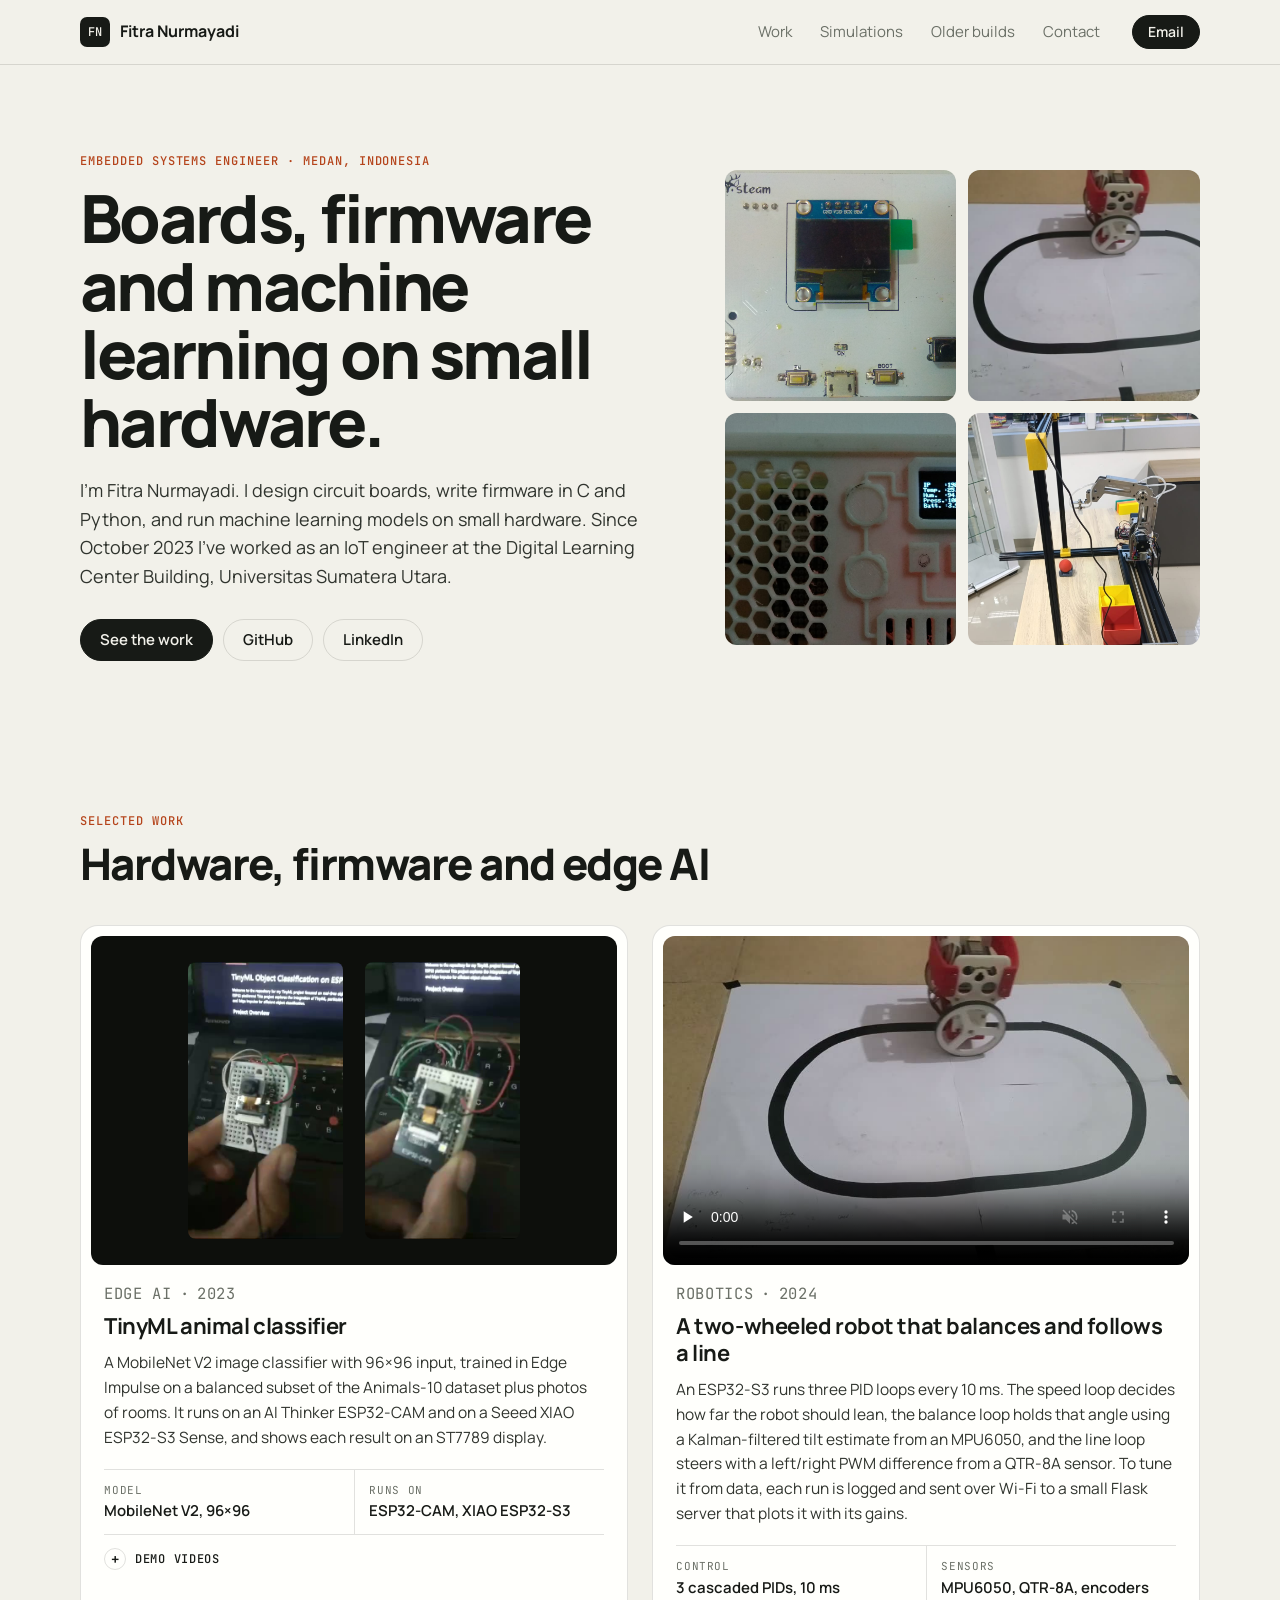
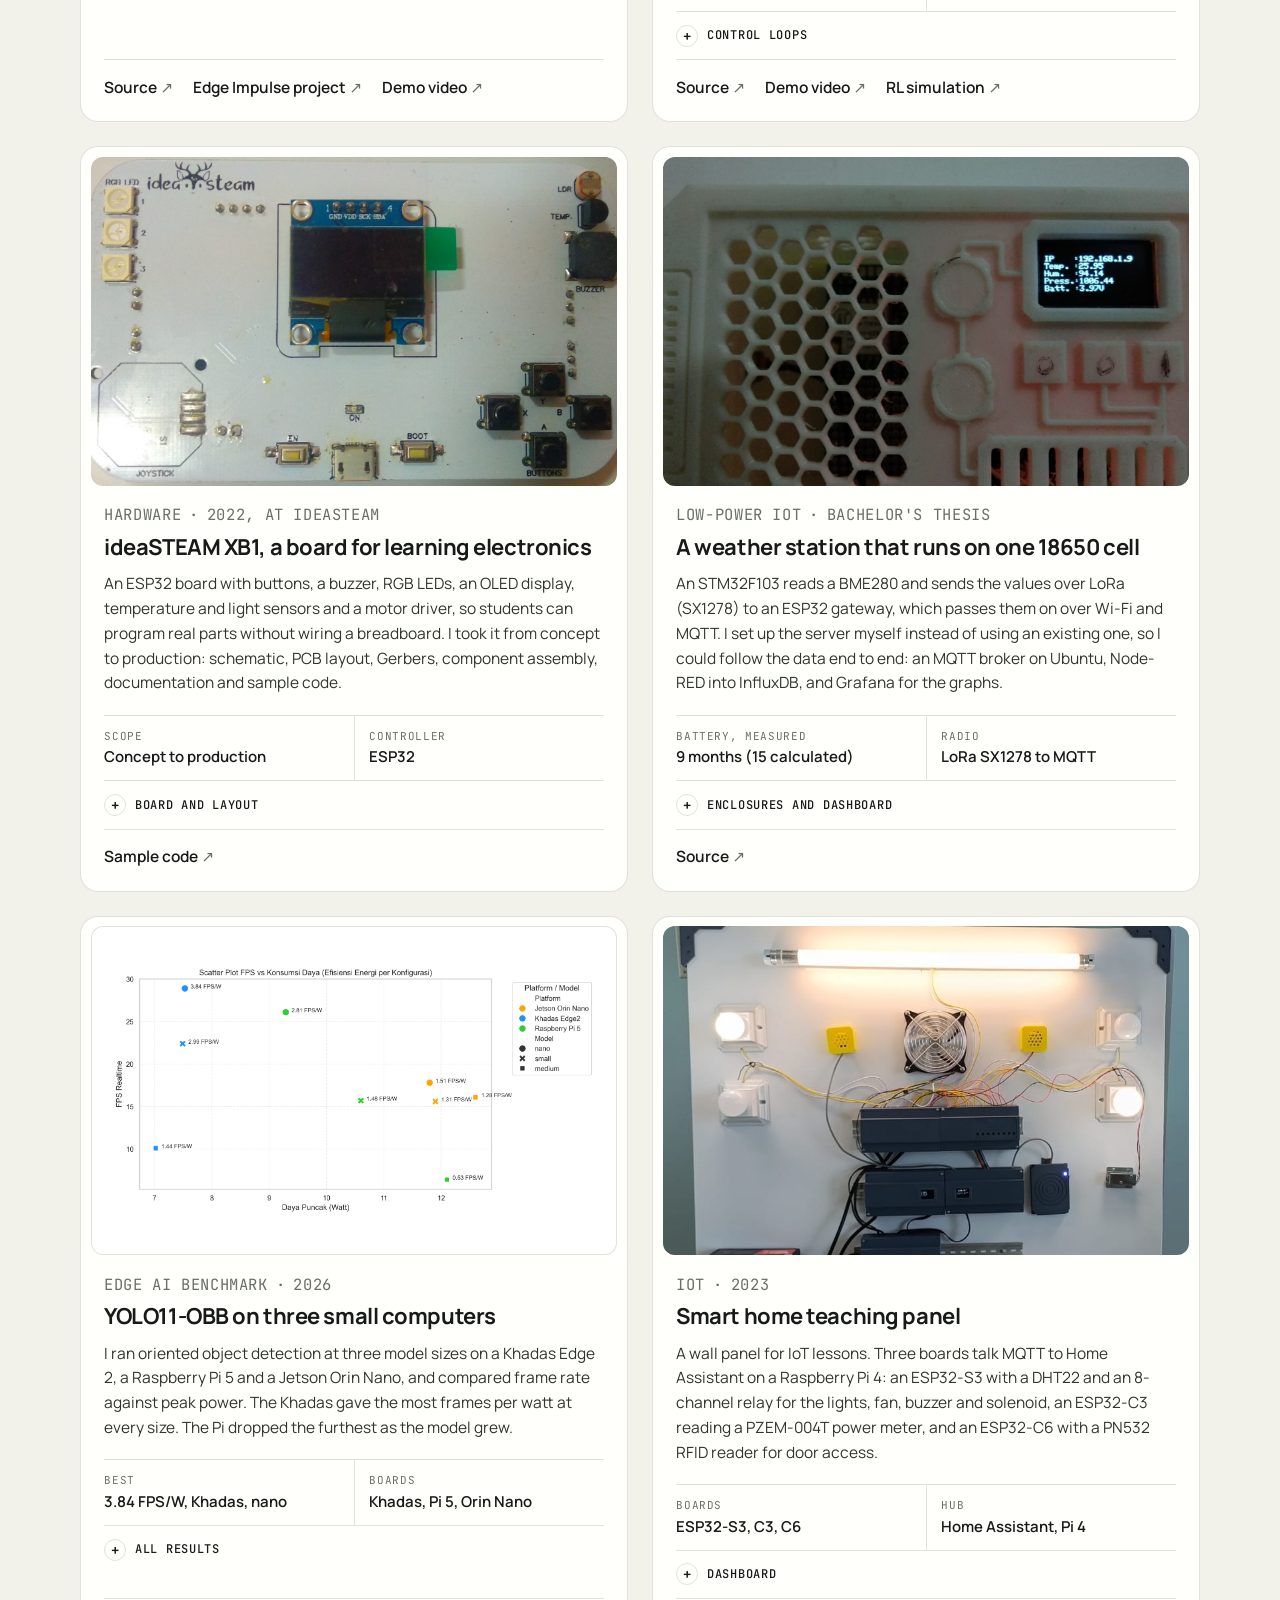
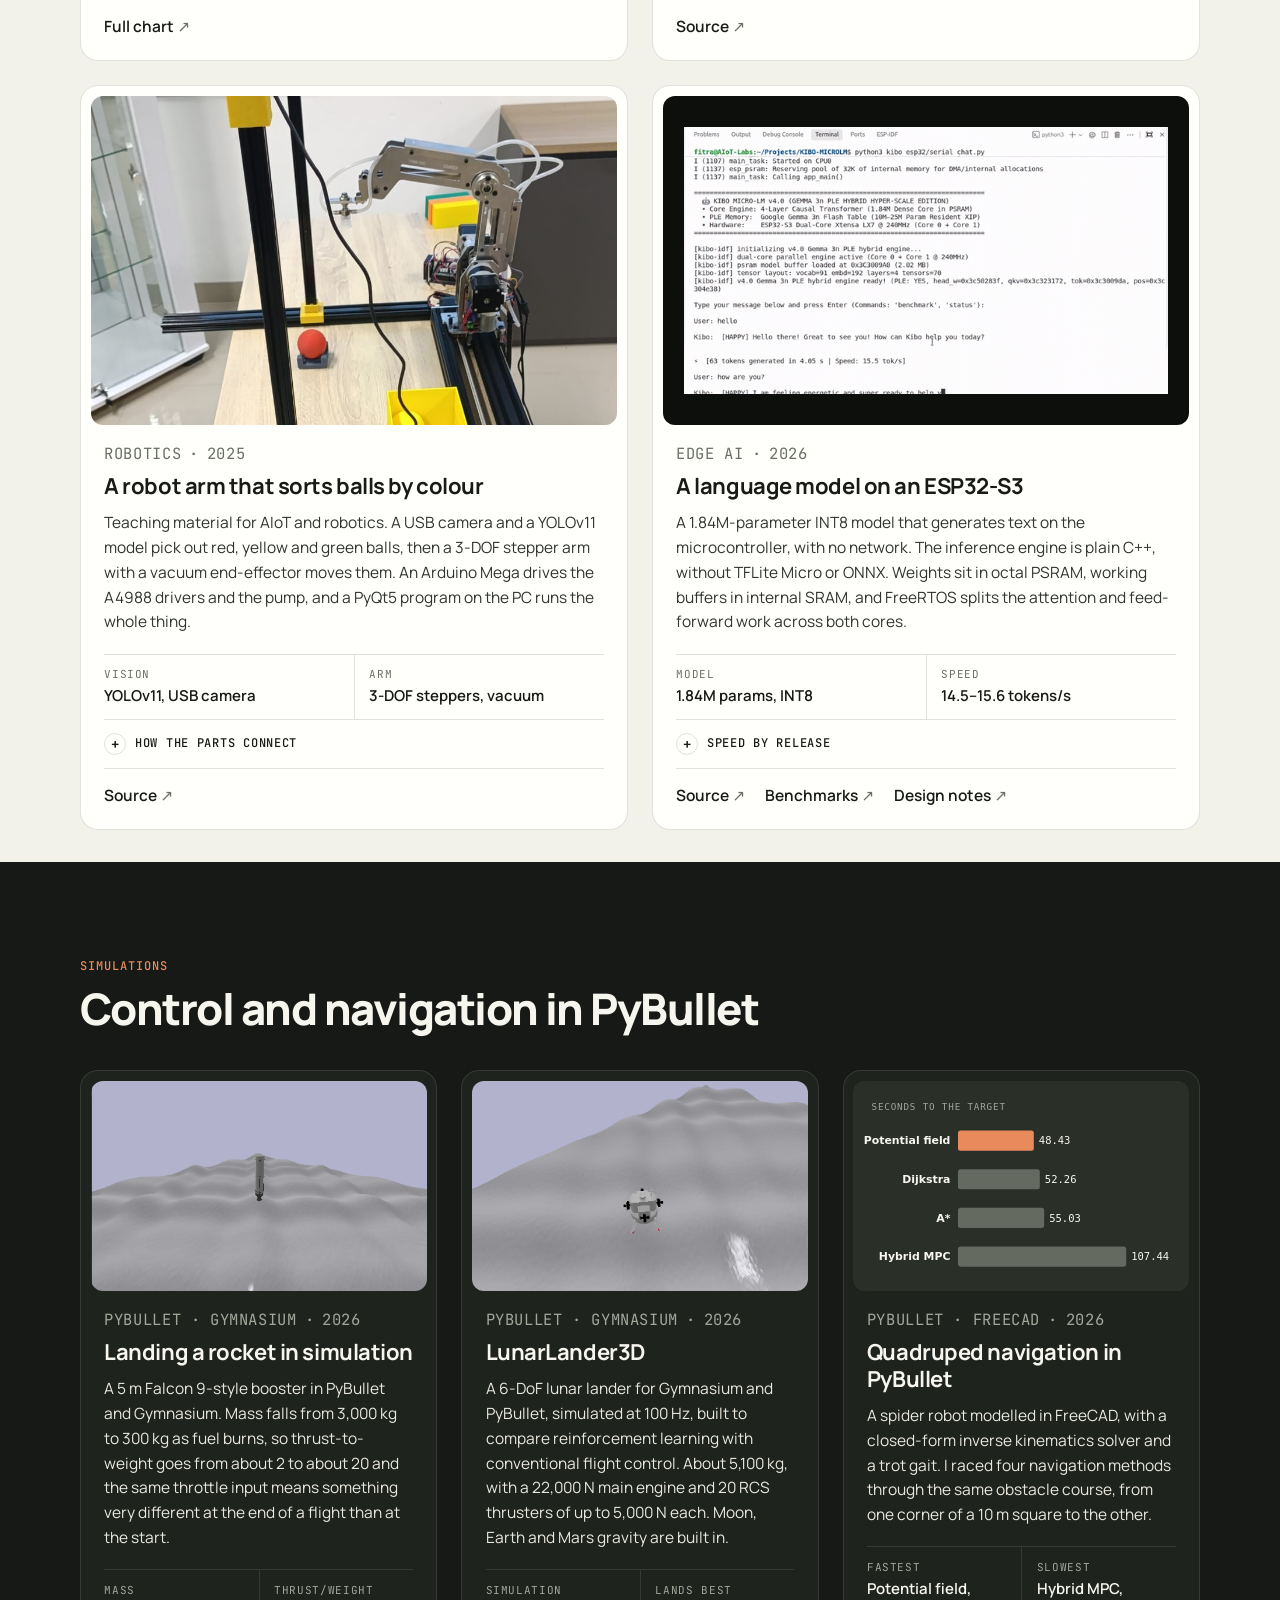
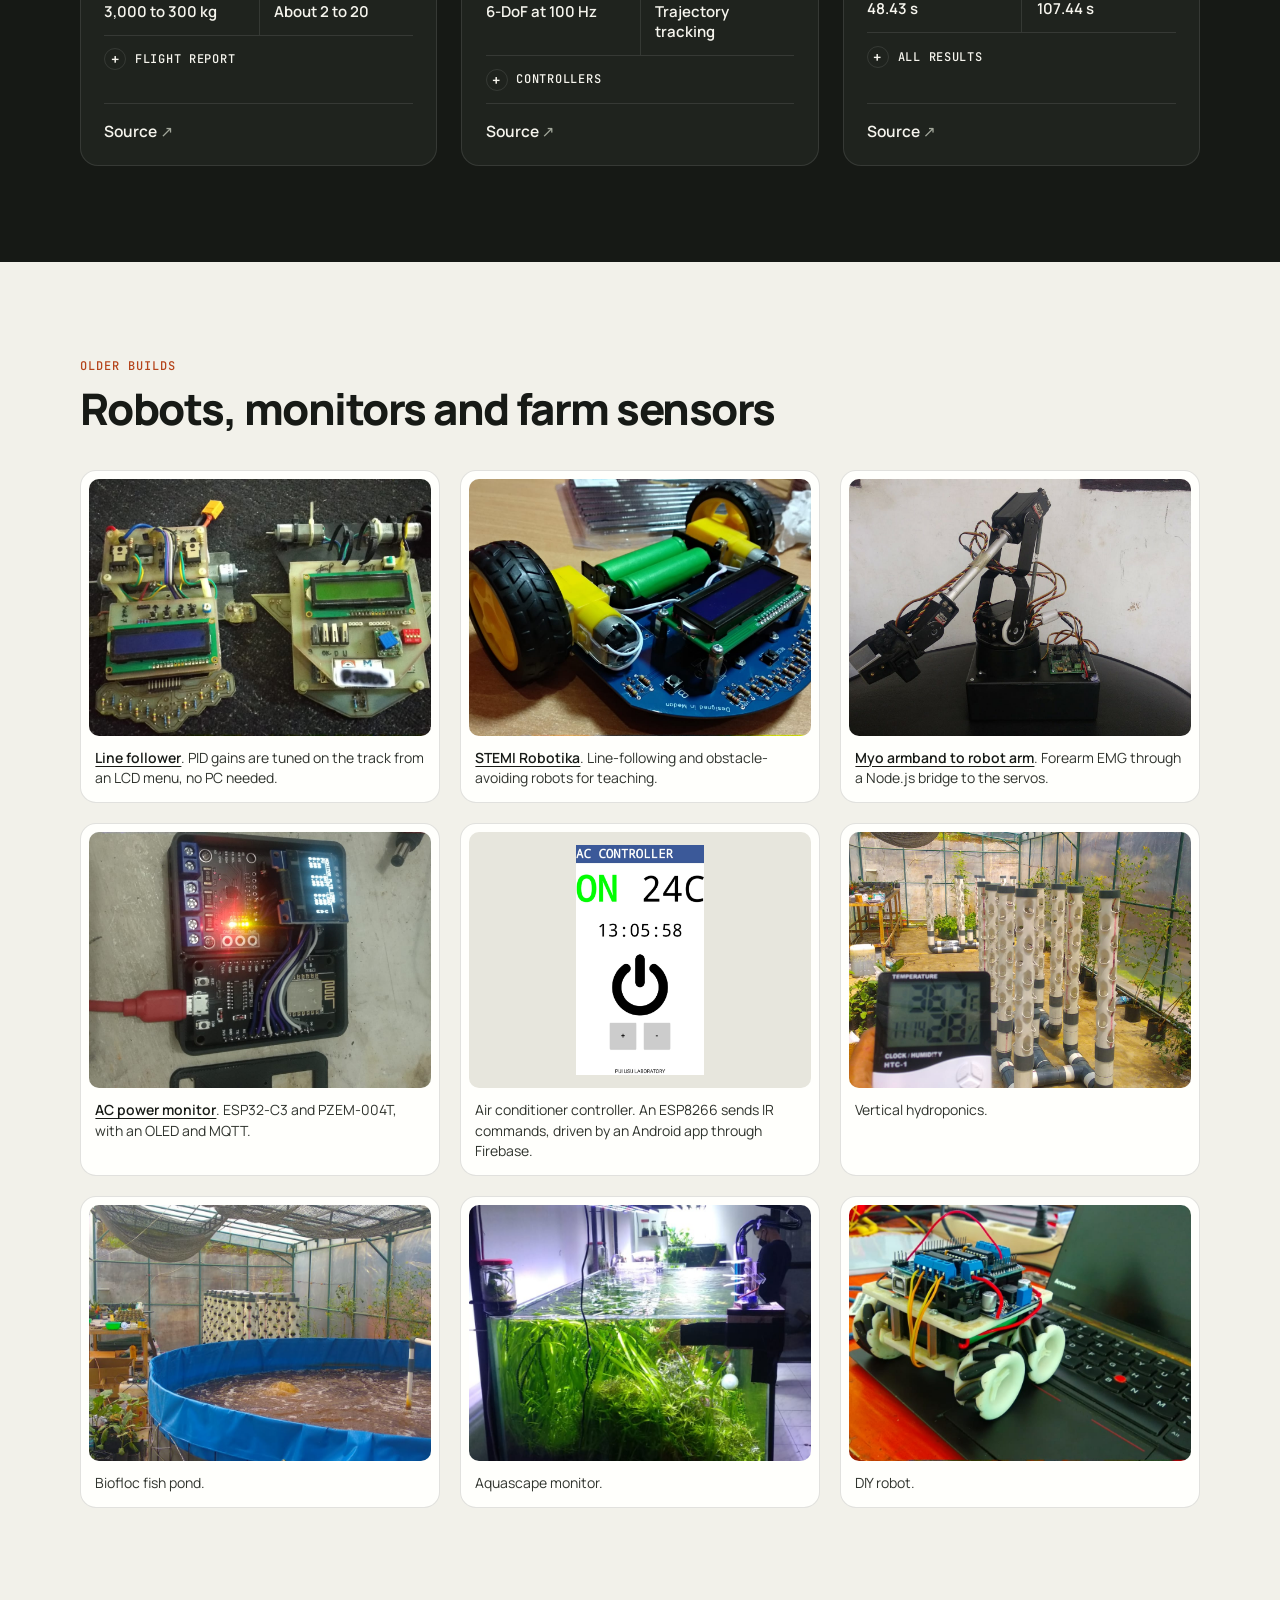
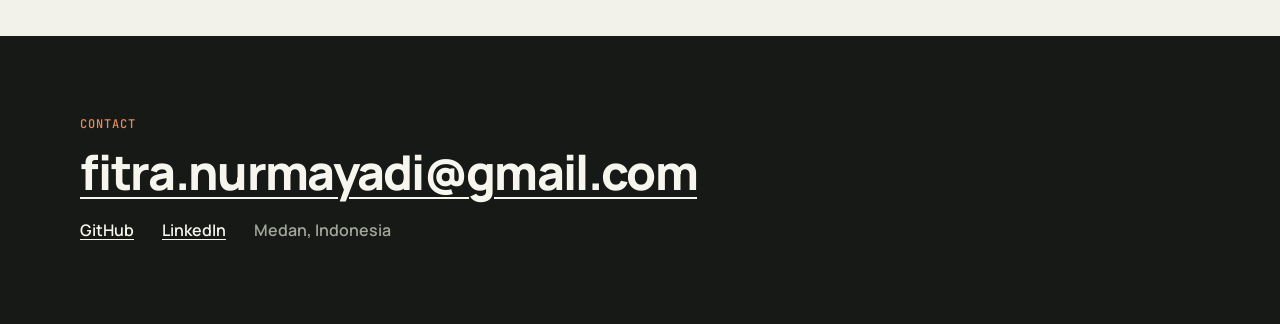
==== commit c0bad870: "Remove photo metadata and a server address from a screenshot - Strip EXIF/XMP from the six JPEGs tha" ====
--- a/index.html
+++ b/index.html
@@ -8,7 +8,7 @@
 <link rel="preconnect" href="https://fonts.googleapis.com">
 <link rel="preconnect" href="https://fonts.gstatic.com" crossorigin>
 <link rel="stylesheet" href="https://fonts.googleapis.com/css2?family=JetBrains+Mono:wght@400;500&amp;family=Manrope:wght@400;500;600;700;800&amp;display=swap">
-<link rel="stylesheet" href="style.css?v=3">
+<link rel="stylesheet" href="style.css?v=4">
 </head>
 <body>
 
@@ -44,15 +44,6 @@
     <img src="assets/images/low-power-weather-parameters-monitoring-device_9.jpeg" alt="Weather station enclosure with its small display" width="1600" height="900">
     <img src="assets/images/robotic_arm_2.jpeg" alt="Three-axis robot arm on a yellow frame" width="902" height="1221">
   </div>
-</section>
-
-<section class="wrap" aria-label="Highlights">
-  <dl class="stats">
-    <div><dt>9 months</dt><dd>on one 18650 cell, measured on the LoRa weather station</dd></div>
-    <div><dt>15.6 tok/s</dt><dd>from a 1.84M-parameter language model on an ESP32-S3</dd></div>
-    <div><dt>3.84 FPS/W</dt><dd>YOLO11-OBB nano on a Khadas Edge 2, the best of three boards</dd></div>
-    <div><dt>10 ms</dt><dd>loop for three cascaded PID controllers on a balancing robot</dd></div>
-  </dl>
 </section>
 
 <section id="work" class="section wrap">
@@ -175,7 +166,7 @@
               <figcaption>The node and gateway enclosures.</figcaption>
             </figure>
             <figure>
-              <div class="frame dark r-4x3"><img src="assets/images/low-power-weather-parameters-monitoring-device_5.png" alt="Grafana dashboard with weather graphs" loading="lazy" width="2560" height="1440"></div>
+              <div class="frame dark r-4x3"><img src="assets/images/low-power-weather-parameters-monitoring-device_5.png" alt="Grafana dashboard with weather graphs" loading="lazy" width="2560" height="1298"></div>
               <figcaption>Readings in Grafana.</figcaption>
             </figure>
           </div>
--- a/style.css
+++ b/style.css
@@ -158,28 +158,6 @@
     background: var(--paper-2);
 }
 
-/* Highlights */
-.stats {
-    display: grid;
-    grid-template-columns: repeat(4, minmax(0, 1fr));
-    margin: 0;
-    border-top: 1px solid var(--line);
-    border-bottom: 1px solid var(--line);
-}
-
-.stats div { padding: 1.4rem 1.5rem 1.5rem 0; }
-.stats div + div { padding-left: 1.5rem; border-left: 1px solid var(--line); }
-
-.stats dt {
-    color: var(--ink);
-    font-size: clamp(1.5rem, 2.4vw, 2rem);
-    font-weight: 800;
-    letter-spacing: -0.03em;
-    line-height: 1.15;
-}
-
-.stats dd { margin: 0.35rem 0 0; color: var(--muted); font-size: 0.875rem; line-height: 1.45; }
-
 /* Sections */
 .section { padding-top: clamp(4rem, 8vw, 6rem); padding-bottom: clamp(1rem, 3vw, 2rem); }
 
@@ -421,9 +399,6 @@
 @media (max-width: 1000px) {
     .hero { grid-template-columns: minmax(0, 1fr); }
     .hero-tiles { grid-template-columns: repeat(4, minmax(0, 1fr)); }
-    .stats { grid-template-columns: repeat(2, minmax(0, 1fr)); }
-    .stats div:nth-child(3) { padding-left: 0; border-left: 0; }
-    .stats div:nth-child(n+3) { border-top: 1px solid var(--line); }
     .cards.three { grid-template-columns: repeat(2, minmax(0, 1fr)); }
 }
 
@@ -435,8 +410,5 @@
 }
 
 @media (max-width: 480px) {
-    .stats { grid-template-columns: minmax(0, 1fr); }
-    .stats div, .stats div + div { padding-left: 0; border-left: 0; }
-    .stats div + div { border-top: 1px solid var(--line); }
     .tile figcaption { font-size: 0.8125rem; }
 }
